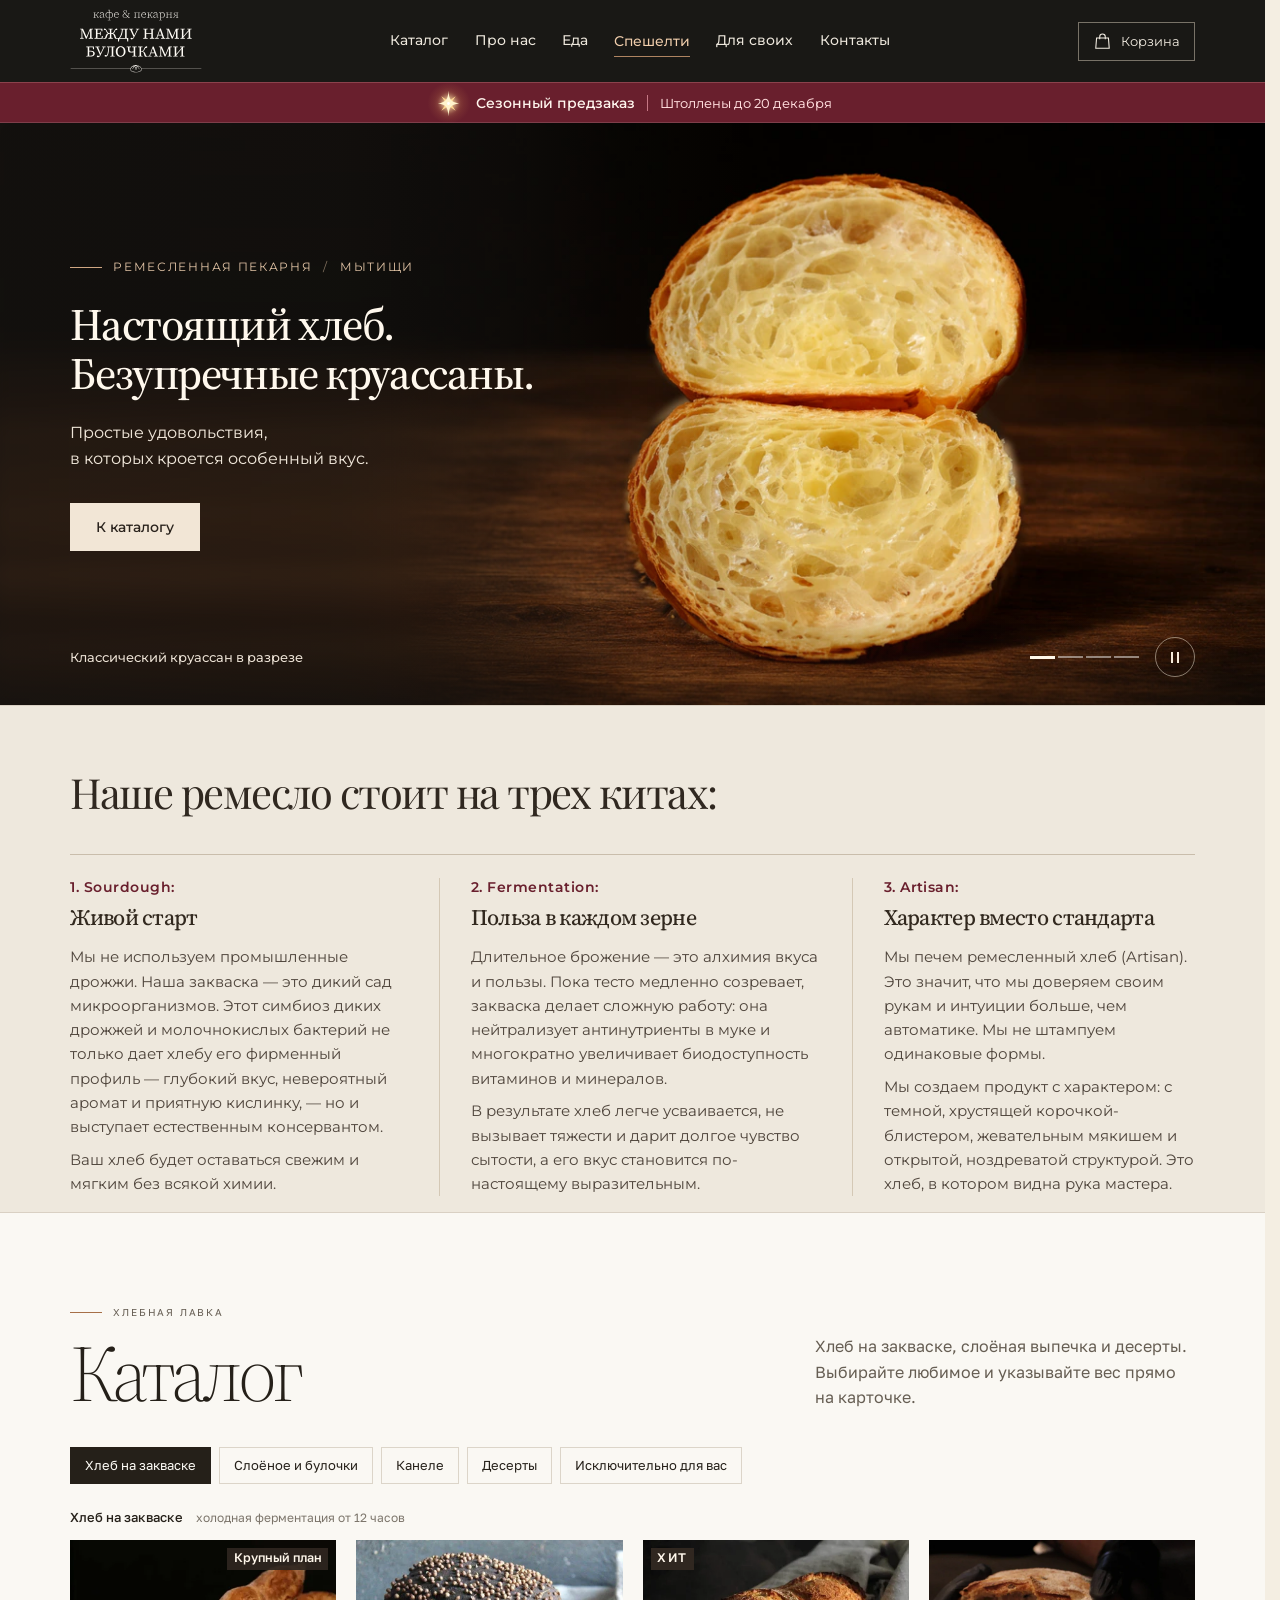
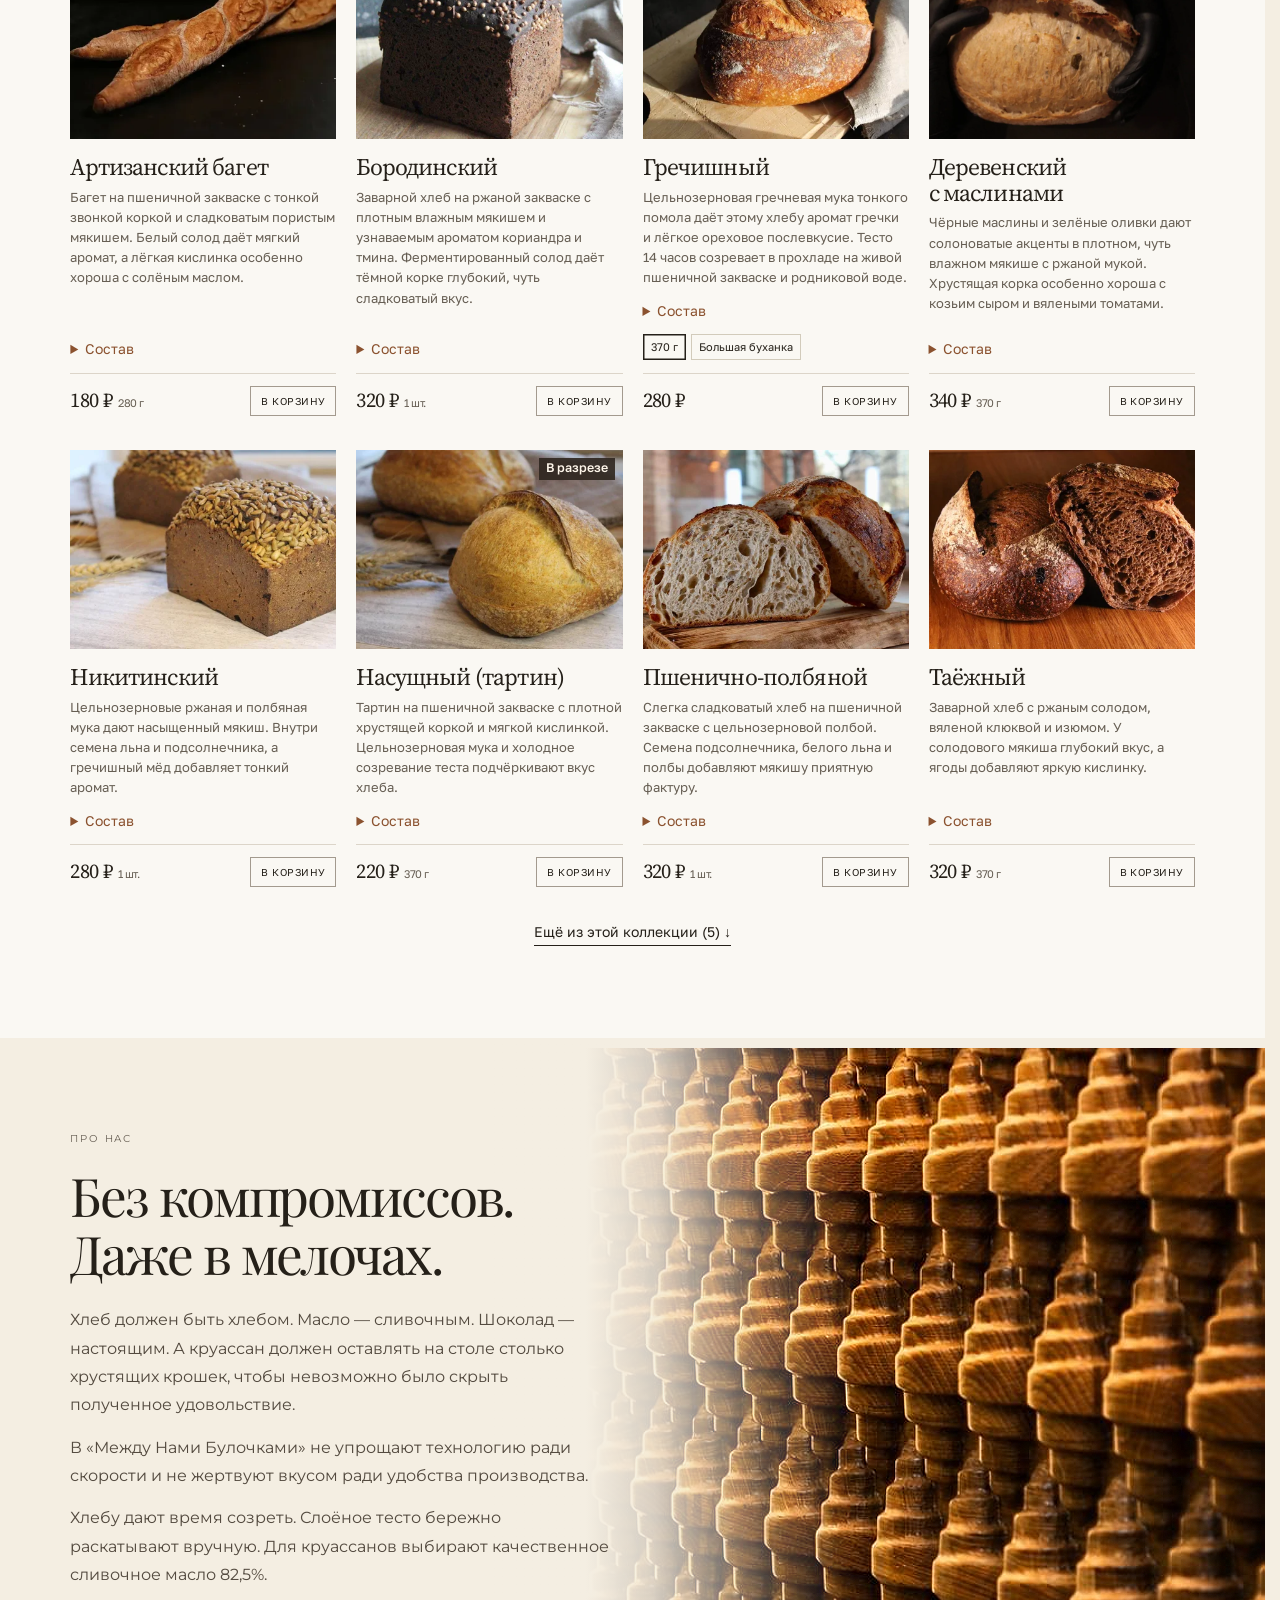
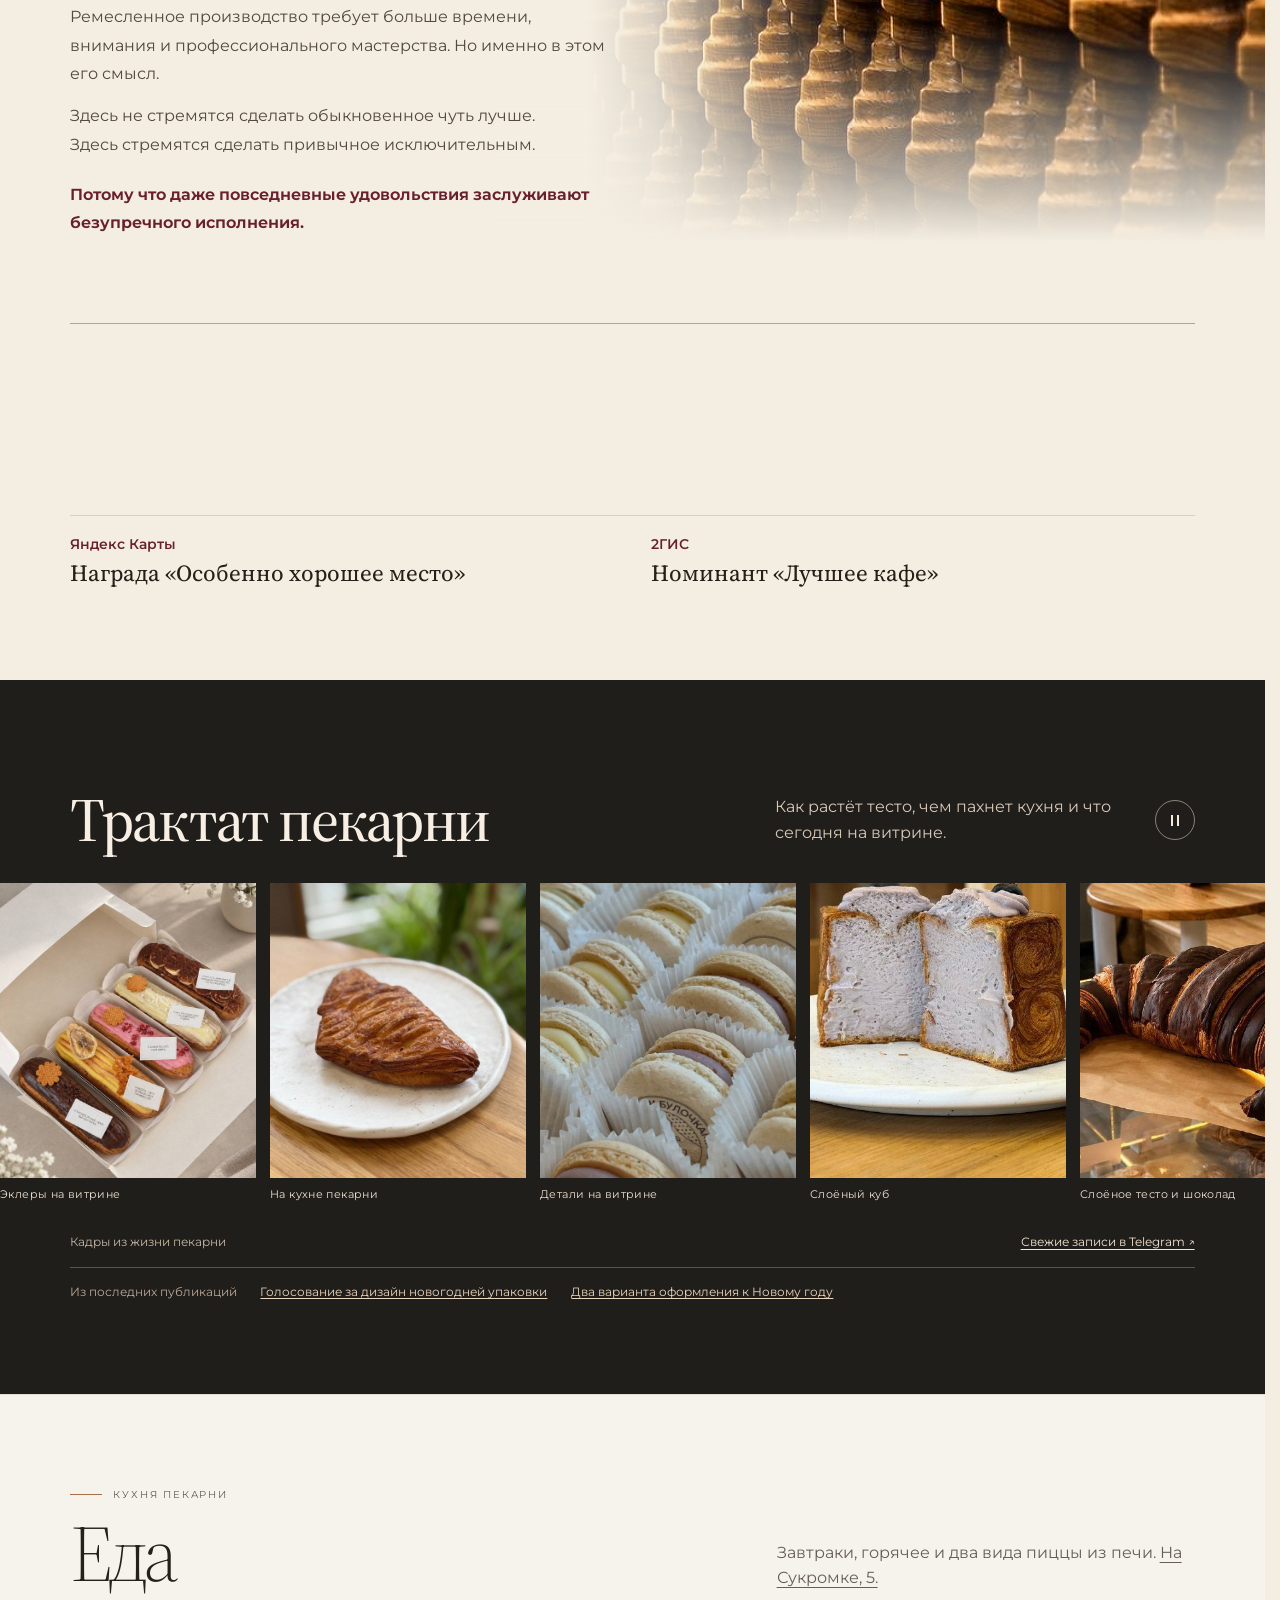
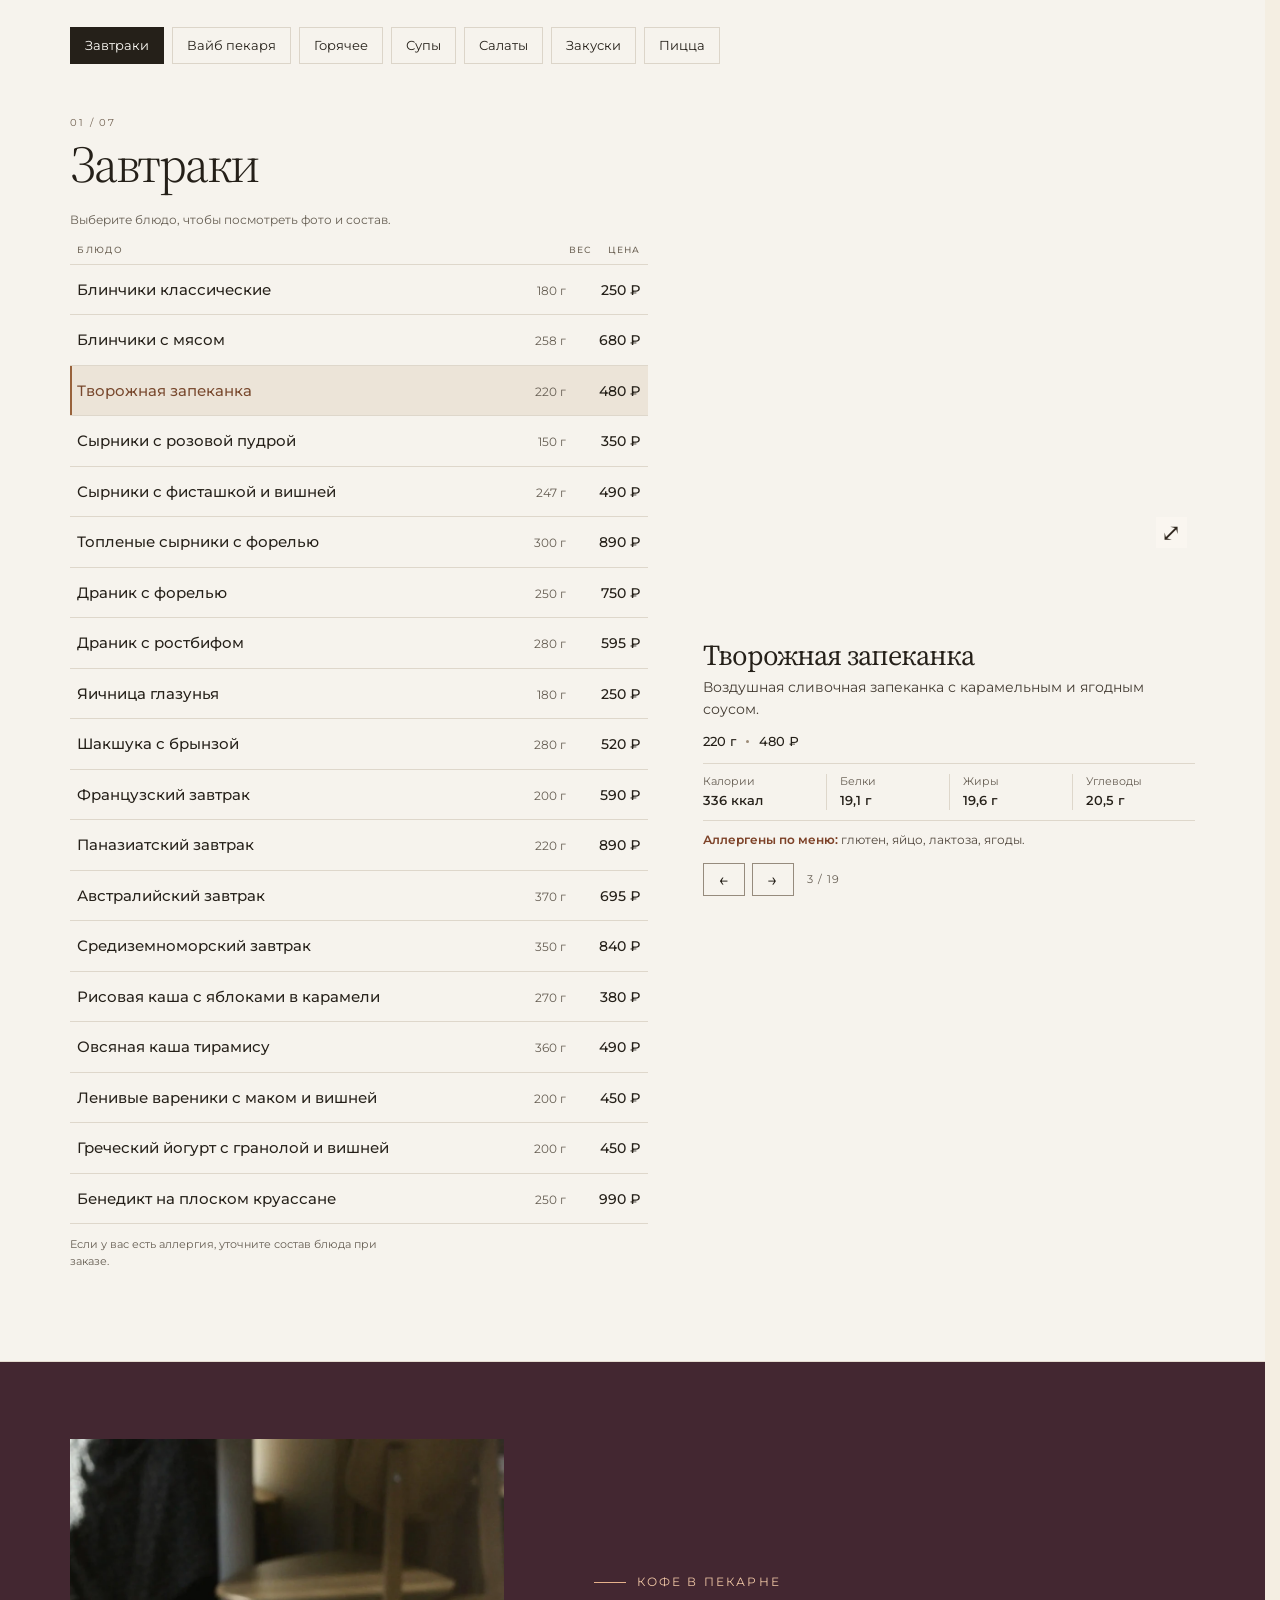
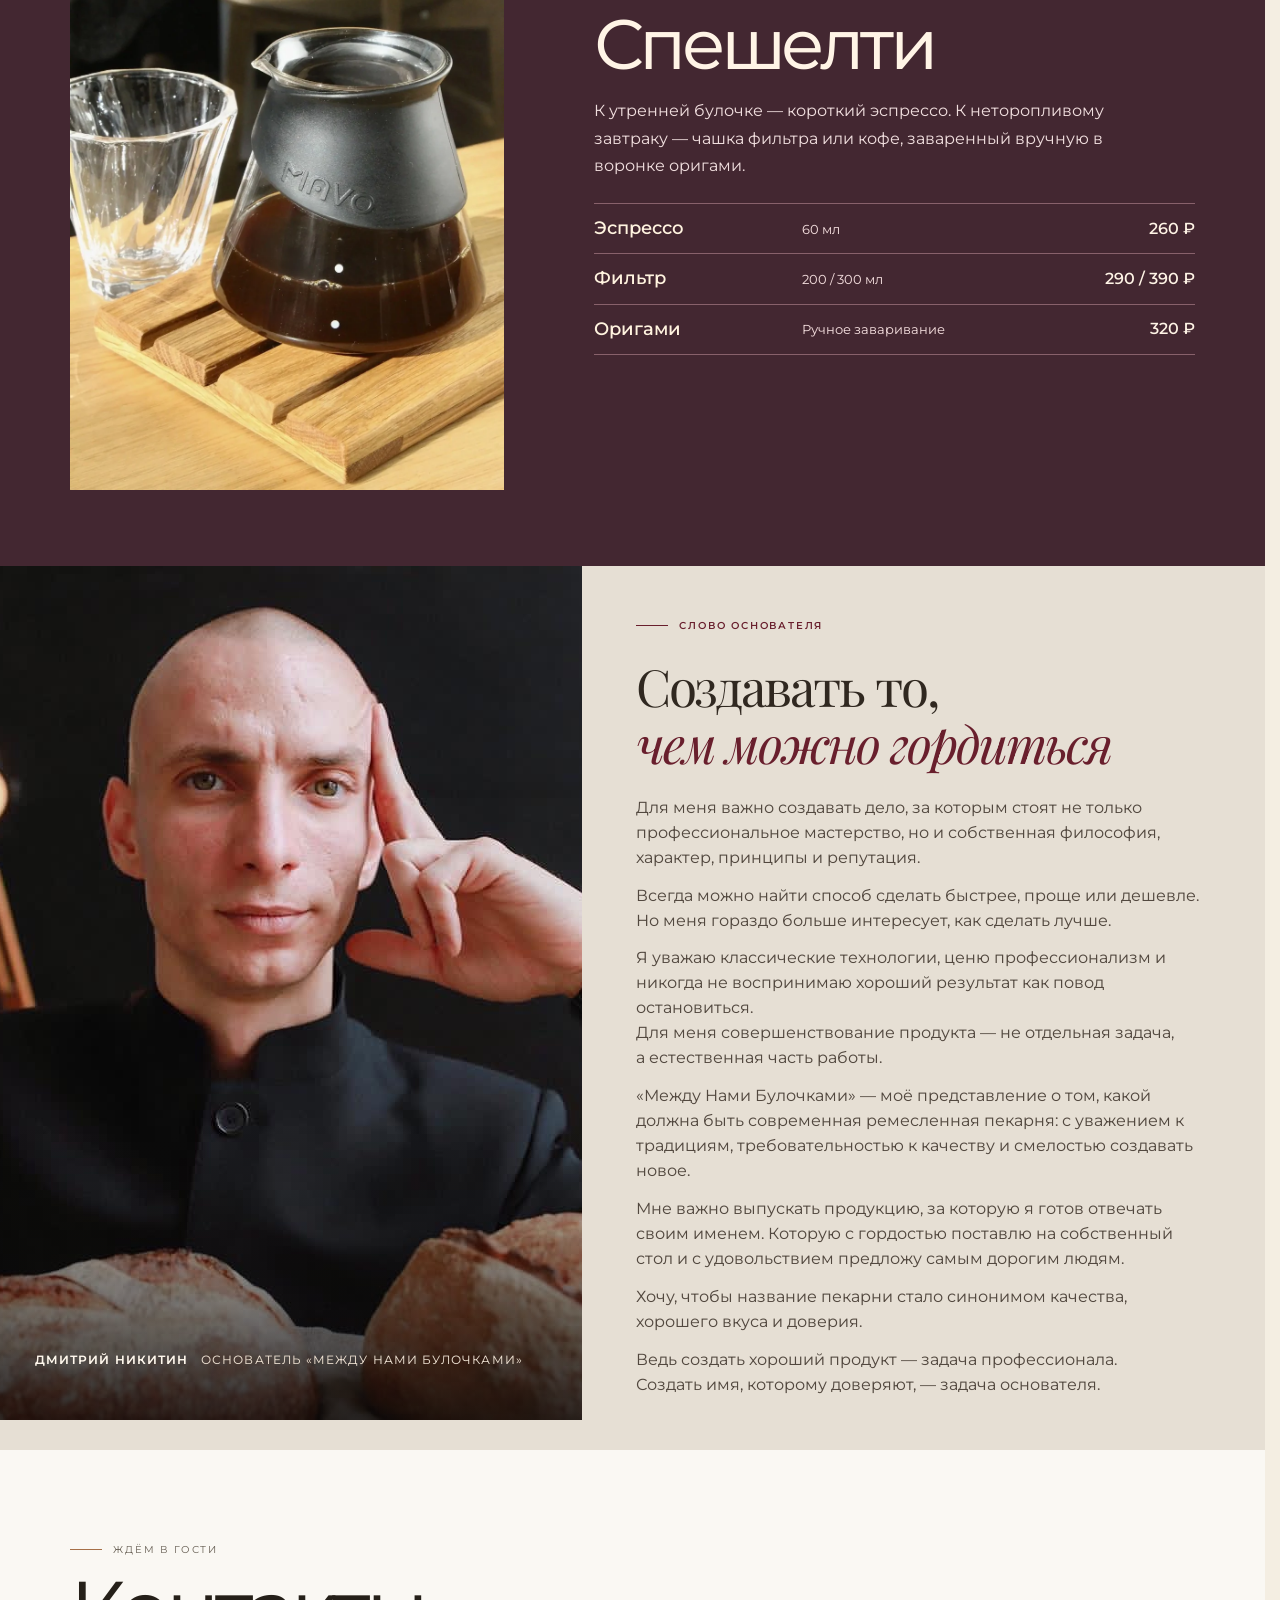
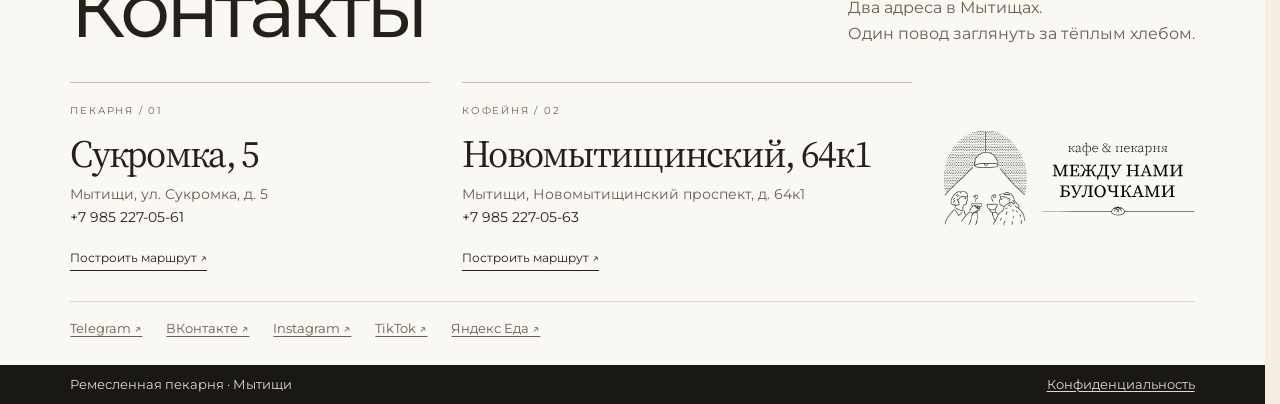
==== index.html @ d383e52c "Поставить чёткий оригинальный портрет основателя" ====
<!doctype html>
<html lang="ru" data-theme="light" data-mode="long"><head><meta charset="utf-8"><meta name="viewport" content="width=device-width,initial-scale=1,viewport-fit=cover"><meta name="theme-color" content="#191713"><meta name="description" content="Между Нами Булочками — ремесленная пекарня в Мытищах. Хлеб на закваске, слоёная выпечка и завтраки. Каталог, меню на Сукромке и адреса пекарни и кофейни."><title>Между Нами Булочками — ремесленная пекарня в Мытищах</title><link rel="icon" href="muka/favicon.png" type="image/png"><link rel="preload" href="muka/serif.woff" as="font" type="font/woff" crossorigin=""><link rel="stylesheet" href="classic-base.css"><link rel="stylesheet" href="muka.css?v=food-photo-layout-1"><link rel="preload" as="image" href="muka/hero/croissant-layers-900.webp" imagesrcset="muka/hero/croissant-layers-900.webp 900w, muka/hero/croissant-layers-1560.webp 1560w, muka/hero/croissant-layers-2640.webp 2640w" imagesizes="(max-width: 760px) 100vw, (pointer: coarse) and (max-width: 1000px) and (max-height: 520px) 100vw, (min-width: 1970px) 1344px, 69vw" fetchpriority="high"><link rel="stylesheet" href="bakery.css?v=partner-editorial"><link rel="stylesheet" href="photography.css?v=founder-original-1"></head><body><svg width="0" height="0" style="position:absolute" aria-hidden="true">
  <defs>
    <filter id="greek-salad-light" color-interpolation-filters="sRGB">
      <feComponentTransfer>
        <feFuncR type="table" tableValues="0 .248 .432 .591 .721 .834 .919 .975 1"/>
        <feFuncG type="table" tableValues="0 .232 .416 .578 .712 .83 .915 .973 1"/>
        <feFuncB type="table" tableValues="0 .196 .373 .547 .686 .818 .912 .97 1"/>
      </feComponentTransfer>
      <feColorMatrix type="saturate" values="1.49"/>
    </filter>
    <symbol id="i-loaf" viewbox="0 0 120 80"><path d="M10 58c0-26 22-44 50-44s50 18 50 44c0 6-4 10-10 10H20c-6 0-10-4-10-10z" fill="none" stroke="currentColor" stroke-width="2"></path><path d="M34 30l14 22M52 24l14 26M70 24l14 26M88 30l8 14" fill="none" stroke="currentColor" stroke-width="2" stroke-linecap="round"></path></symbol>
    <symbol id="i-baguette" viewbox="0 0 120 80"><path d="M14 58L92 16c8-4 16 0 16 8 0 4-2 7-6 9L24 72c-6 3-12 0-12-6 0-3 1-6 2-8z" fill="none" stroke="currentColor" stroke-width="2"></path><path d="M36 50l10-2M54 40l10-2M72 30l10-2" fill="none" stroke="currentColor" stroke-width="2" stroke-linecap="round"></path></symbol>
    <symbol id="i-croissant" viewbox="0 0 120 80"><path d="M12 54c4-14 14-24 26-28l8 30zM108 54c-4-14-14-24-26-28l-8 30zM38 26c6-8 14-12 22-12s16 4 22 12L74 60H46z" fill="none" stroke="currentColor" stroke-width="2" stroke-linejoin="round"></path><path d="M52 24l2 34M68 24l-2 34" fill="none" stroke="currentColor" stroke-width="2"></path></symbol>
    <symbol id="i-canele" viewbox="0 0 120 80"><path d="M38 70h44l-4-50H42z" fill="none" stroke="currentColor" stroke-width="2" stroke-linejoin="round"></path><path d="M48 20l-2 50M60 20v50M72 20l2 50M42 20c0-6 8-10 18-10s18 4 18 10" fill="none" stroke="currentColor" stroke-width="2"></path></symbol>
    <symbol id="i-cake" viewbox="0 0 120 80"><path d="M16 70V40l88-22v52z" fill="none" stroke="currentColor" stroke-width="2" stroke-linejoin="round"></path><path d="M16 52l88-14M16 40c10 4 20-2 30-4s20 2 30-2 20-6 28-16" fill="none" stroke="currentColor" stroke-width="2"></path></symbol>
    <symbol id="i-sandwich" viewbox="0 0 120 80"><path d="M12 36c0-14 22-22 48-22s48 8 48 22zM12 58h96c0 6-6 10-14 10H26c-8 0-14-4-14-10z" fill="none" stroke="currentColor" stroke-width="2" stroke-linejoin="round"></path><path d="M10 44c8 4 14-4 22 0s14-4 22 0 14-4 22 0 14-4 22 0 8-2 12-2M14 52h92" fill="none" stroke="currentColor" stroke-width="2" stroke-linecap="round"></path></symbol>
    <symbol id="i-stollen" viewbox="0 0 120 80"><path d="M10 56c2-20 22-34 50-34s48 14 50 34c0 6-4 10-10 10H20c-6 0-10-4-10-10z" fill="none" stroke="currentColor" stroke-width="2"></path><path d="M22 44c12-6 26-8 38-8s26 2 38 8" fill="none" stroke="currentColor" stroke-width="2"></path><g fill="currentColor"><circle cx="30" cy="30" r="1.6"></circle><circle cx="46" cy="16" r="1.6"></circle><circle cx="62" cy="12" r="1.6"></circle><circle cx="78" cy="18" r="1.6"></circle><circle cx="92" cy="30" r="1.6"></circle><circle cx="54" cy="26" r="1.6"></circle><circle cx="70" cy="28" r="1.6"></circle></g></symbol>
    <symbol id="i-panettone" viewbox="0 0 120 80"><path d="M32 74V38h56v36z" fill="none" stroke="currentColor" stroke-width="2" stroke-linejoin="round"></path><path d="M28 40c0-18 14-32 32-32s32 14 32 32z" fill="none" stroke="currentColor" stroke-width="2" stroke-linejoin="round"></path><path d="M40 22l10 8M58 14v12M76 20l-8 10" fill="none" stroke="currentColor" stroke-width="2" stroke-linecap="round"></path><path d="M32 52h56" stroke="currentColor" stroke-width="2" stroke-dasharray="4 4"></path></symbol>
    <symbol id="i-bun" viewbox="0 0 34 20"><path d="M2 16c0-8 7-13 15-13s15 5 15 13c0 1-1 2-2 2H4c-1 0-2-1-2-2z" fill="none" stroke="currentColor" stroke-width="1.3"></path><path d="M10 8l5 8M16 6l5 10M22 7l5 8M10 14l7-8M17 16l8-10" fill="none" stroke="currentColor" stroke-width="1.1"></path></symbol>
  </defs>
</svg>

<header class="top"><a class="skip" href="#top">К содержанию</a><div class="shell navshell"><a class="brandmark" href="#top" aria-label="Между Нами Булочками — на главную"><img src="muka/brand.svg" width="397" height="190" alt="Между Нами Булочками — кафе и пекарня"></a><nav class="main" aria-label="Основное меню"><a href="#catalog">Каталог</a><a href="#about">Про нас</a><a href="#food">Еда</a><a href="#specialty" class="specialty-link">Спешелти</a><a href="#wholesale">Для своих</a><a href="#contacts">Контакты</a></nav><div class="navtools"><button class="basket" id="cartBtn" type="button" aria-label="Открыть корзину"><svg viewbox="0 0 24 24" width="19" height="19" fill="none" stroke="currentColor" stroke-width="1.35" aria-hidden="true"><path d="M4.5 7.5h15l1 13h-17z"></path><path d="M8.5 9V6a3.5 3.5 0 0 1 7 0v3"></path></svg><span class="cartword">Корзина</span> <span class="n" id="cartN">0</span></button><button class="menu-toggle" id="menuToggle" type="button" aria-label="Открыть меню" aria-expanded="false" aria-controls="mobileNav"><i></i><i></i></button></div></div><a class="winter" href="preorder/" aria-label="Сезонный предзаказ. Штоллены до 20 декабря"><div class="shell order-inner"><span class="season-star" aria-hidden="true"><svg viewBox="0 0 40 40" width="28" height="28" focusable="false"><path class="star-diagonals" d="m9.4 9.4 10.6 7.4 10.6-7.4L23.2 20l7.4 10.6L20 23.2 9.4 30.6 16.8 20z"/><path class="star-main" d="M20 1.1c.9 12.9 3 16.5 15.6 18.9C23 21.6 21 25.8 20 38.9 18.8 26 17 21.8 4.4 20 17 17.8 18.9 14 20 1.1Z"/><circle class="star-core" cx="20" cy="20" r="2.1"/></svg></span><span class="season-title">Сезонный предзаказ</span><span class="season-date">Штоллены до 20 декабря</span></div></a><nav id="mobileNav" class="mobile-list" aria-label="Меню на телефоне" hidden><a href="#catalog">Каталог</a><a href="#about">Про нас</a><a href="#food">Еда</a><a href="#specialty" class="specialty-link">Спешелти</a><a href="#wholesale">Для своих</a><a href="#contacts">Контакты</a></nav></header><div class="progress" id="progress"></div>
<main id="top">
  <div id="breadcrumbs" class="shell breadcrumbs" hidden><a href="#top">Главная</a><span>/</span><span id="crumbName"></span></div><section class="cover" id="home-cover" aria-labelledby="cover-title" data-area="cover">
<div class="cover-photo" aria-label="Фотографии пекарни" role="group">
  <div class="cover-slide active" data-slide="croissant" aria-hidden="false" style="--scene: url('muka/hero/croissant-layers-edge.webp')">
    <img src="muka/hero/croissant-layers-900.webp" srcset="muka/hero/croissant-layers-900.webp 900w, muka/hero/croissant-layers-1560.webp 1560w, muka/hero/croissant-layers-2640.webp 2640w" sizes="(max-width: 760px) 100vw, (pointer: coarse) and (max-width: 1000px) and (max-height: 520px) 100vw, (min-width: 1970px) 1344px, 69vw" width="1560" height="1040" alt="Две половинки классического круассана с золотистой корочкой и воздушными слоями на срезе" decoding="async" fetchpriority="high">
  </div>
  <div class="cover-slide" data-slide="sphere" aria-hidden="true" style="--scene: url('muka/sphere.webp')">
    <img src="muka/sphere.webp" width="1280" height="853" alt="Слоёная сфера в ладони пекаря" decoding="async" fetchpriority="low">
  </div>
  <div class="cover-slide" data-slide="bread" aria-hidden="true" style="--scene: url('muka/november/pumpkin.webp')">
    <img src="muka/november/pumpkin.webp" width="1000" height="1500" alt="Целая буханка тыквенного хлеба на деревянном столе" decoding="async" fetchpriority="low">
  </div>
  <div class="cover-slide" data-slide="founder" aria-hidden="true" style="--scene: url('muka/hero/dmitry-tartine-edge.webp')">
    <img src="muka/hero/dmitry-tartine-840.webp" srcset="muka/hero/dmitry-tartine-840.webp 840w, muka/hero/dmitry-tartine-1536.webp 1536w" sizes="(max-width: 760px) 100vw, (pointer: coarse) and (max-width: 1000px) and (max-height: 520px) 100vw, (min-width: 1970px) 1344px, 69vw" width="1536" height="1024" alt="Дмитрий Никитин держит тартин перед лицом" decoding="async" fetchpriority="low">
  </div>
</div>
<div class="shell cover-shell"><div class="cover-copy">
  <div class="kicker light"><i></i> Ремесленная пекарня <span> / </span> Мытищи</div>
  <h1 id="cover-title">Настоящий хлеб.<br> Безупречные круассаны.</h1>
  <p>Простые удовольствия,<br> в которых кроется особенный вкус.</p>
  <a href="#catalog" class="cover-link">К каталогу </a>
</div>
<div class="photo-controls"><span class="shot-caption" id="shotName">Классический круассан в разрезе</span><div class="shot-choices" role="group" aria-label="Выбрать фотографию"><button type="button" data-shot="0" aria-label="Классический круассан в разрезе" aria-pressed="true"></button><button type="button" data-shot="1" aria-label="Слоёная сфера" aria-pressed="false"></button><button type="button" data-shot="2" aria-label="Тыквенный хлеб" aria-pressed="false"></button><button type="button" data-shot="3" aria-label="Дмитрий Никитин, основатель пекарни" aria-pressed="false"></button></div><button class="motion-toggle shot-pause" type="button" id="shotPause" aria-label="Приостановить смену фотографий"><span aria-hidden="true"></span></button></div></div>
</section><section id="craft" class="craft" data-area="craft" aria-labelledby="craft-title">
  <div class="shell">
    <h2 id="craft-title">Наше ремесло стоит на трех китах:</h2>
    <ol class="craft-grid">
      <li class="craft-piece rv">
        <h3><span class="craft-term"><span aria-hidden="true">1. </span><span lang="en">Sourdough</span>:</span> <span class="craft-name">Живой старт</span></h3>
        <p>Мы не используем промышленные дрожжи. Наша закваска — это дикий сад микроорганизмов. Этот симбиоз диких дрожжей и молочнокислых бактерий не только дает хлебу его фирменный профиль — глубокий вкус, невероятный аромат и приятную кислинку, — но и выступает естественным консервантом. <span>Ваш хлеб будет оставаться свежим и мягким без всякой химии.</span></p>
      </li>
      <li class="craft-piece rv">
        <h3><span class="craft-term"><span aria-hidden="true">2. </span><span lang="en">Fermentation</span>:</span> <span class="craft-name">Польза в каждом зерне</span></h3>
        <p>Длительное брожение — это алхимия вкуса и пользы. Пока тесто медленно созревает, закваска делает сложную работу: она нейтрализует антинутриенты в муке и многократно увеличивает биодоступность витаминов и минералов. <span>В результате хлеб легче усваивается, не вызывает тяжести и дарит долгое чувство сытости, а его вкус становится по-настоящему выразительным.</span></p>
      </li>
      <li class="craft-piece rv">
        <h3><span class="craft-term"><span aria-hidden="true">3. </span><span lang="en">Artisan</span>:</span> <span class="craft-name">Характер вместо стандарта</span></h3>
        <p>Мы печем ремесленный хлеб (Artisan). Это значит, что мы доверяем своим рукам и интуиции больше, чем автоматике. Мы не штампуем одинаковые формы. <span>Мы создаем продукт с характером: с темной, хрустящей корочкой-блистером, жевательным мякишем и открытой, ноздреватой структурой. Это хлеб, в котором видна рука мастера.</span></p>
      </li>
    </ol>
  </div>
</section>
<section class="catalogue" id="catalog" data-area="catalog">
    <div class="shell">
      <div class="catalog-heading"><div><div class="section-label"><i></i> Хлебная лавка</div><h2>Каталог</h2></div><p>Хлеб на закваске, слоёная выпечка и десерты. Выбирайте любимое и указывайте вес прямо на карточке.</p></div><div class="tabs" role="tablist" id="tabs"></div>
      <div class="catban" id="catban"><img alt="" id="catbanImg"><p id="catbanN"></p><h3 id="catbanT"></h3></div>
      <div class="grid" id="grid"></div>
    <button id="moreProducts" type="button" class="more-products" hidden>Показать ещё</button></div>
  </section>

  <section class="editorial" id="about" data-area="about" aria-labelledby="about-title"><div class="shell"><div class="section-label">Про нас</div><div class="story-grid">
    <div class="story-text story-opening">
      <h2 id="about-title">Без компромиссов. <span>Даже в мелочах.</span></h2>
      <p>Хлеб должен быть хлебом. Масло — сливочным. Шоколад — настоящим. А&nbsp;круассан должен оставлять на столе столько хрустящих крошек, чтобы&nbsp;невозможно было скрыть полученное удовольствие.</p>
    </div>
    <figure class="story-portrait"><svg id="aboutImg" viewBox="160 560 691 720" preserveAspectRatio="xMidYMid slice" role="img" aria-label="Резная деревянная панель стойки пекарни"><defs><filter id="about-detail" x="0" y="0" width="100%" height="100%" color-interpolation-filters="sRGB"><feConvolveMatrix order="3" kernelMatrix="0 -.35 0 -.35 2.4 -.35 0 -.35 0" divisor="1" edgeMode="duplicate" preserveAlpha="true"/></filter></defs><image href="muka/about-counter.jpg" width="851" height="1280" filter="url(#about-detail)"/></svg></figure>
    <div class="story-text story-body">
      <p>В «Между Нами Булочками» не упрощают технологию ради скорости и&nbsp;не&nbsp;жертвуют вкусом ради удобства производства.</p>
      <p>Хлебу дают время созреть. Слоёное тесто бережно раскатывают вручную. Для круассанов выбирают качественное сливочное масло 82,5%.</p>
      <p>Ремесленное производство требует больше времени, внимания и&nbsp;профессионального мастерства. Но именно в этом его смысл.</p>
      <p>Здесь не стремятся сделать обыкновенное чуть лучше. Здесь&nbsp;стремятся&nbsp;сделать привычное исключительным.</p>
      <p class="story-highlight"><strong>Потому что даже повседневные удовольствия заслуживают безупречного исполнения.</strong></p>
    </div>
  </div>
<dl class="story-figures" aria-label="Пекарня в цифрах">
  <div class="story-fact rv"><dt>год открытия первой пекарни</dt><dd>2020</dd></div>
  <div class="story-fact rv"><dt>штолленов на новогодних столах за сезон</dt><dd><span aria-hidden="true" data-count="700" data-suffix="+">700+</span><span class="visually-hidden">Более 700</span></dd></div>
  <div class="story-fact rv"><dt>отзывов на Яндекс Картах</dt><dd><span aria-hidden="true" data-count="1315">1 315</span><span class="visually-hidden">1 315</span></dd></div>
</dl>
<dl id="awards" class="story-awards" aria-label="Награда и номинация пекарни">
  <div><dt>Яндекс Карты</dt><dd>Награда «Особенно хорошее место»</dd></div>
  <div><dt>2ГИС</dt><dd>Номинант «Лучшее кафе»</dd></div>
</dl>
</div></section><section id="journal" class="journal" data-area="journal"><div class="shell"><div class="journal-head"><h2>Трактат пекарни</h2><p>Как растёт тесто, чем пахнет кухня и что сегодня на витрине.</p><button class="motion-toggle reel-switch" type="button" id="reelPause" aria-label="Приостановить ленту фотографий"><span aria-hidden="true"></span></button></div></div><div class="life-film" aria-label="Фотографии из пекарни"><div id="reel" class="life-track"></div></div><div class="shell journal-foot"><span>Кадры из жизни пекарни</span><a href="https://t.me/menabu_bakery" target="_blank" rel="noopener">Свежие записи в Telegram ↗</a></div><div class="shell recent">
  <div><span id="recent-heading">Из последних публикаций</span>
    <ul id="recent-posts" aria-labelledby="recent-heading" data-feed="">
      <li><a href="https://t.me/menabu_bakery/2125" target="_blank" rel="noopener">Голосование за дизайн новогодней упаковки</a></li>
      <li><a href="https://t.me/menabu_bakery/2123" target="_blank" rel="noopener">Два варианта оформления к Новому году</a></li>
    </ul>
  </div>
</div></section><section class="food" id="food" data-area="food" aria-labelledby="foodHeading"><div class="shell">
<div class="section-label"><i></i> Кухня пекарни</div><div class="catalog-heading"><h2 id="foodHeading">Еда</h2><p>Завтраки, горячее и два вида пиццы из печи. <a href="#contacts">На Сукромке, 5.</a></p></div>
<div class="dish-tabs" id="foodCats" role="group" aria-label="Разделы меню"></div><div class="pizza-kinds" id="pizzaKinds" role="group" aria-label="Вид пиццы" hidden></div><div class="food-section-head"><div><span class="section-label subdued" id="foodSeq">01 / 07</span><h3 id="foodTitle">Завтраки</h3></div></div>
<div class="food-layout"><div class="food-text"><p class="dish-hint">Выберите блюдо, чтобы посмотреть фото и состав.</p><div class="list-head" aria-hidden="true"><span>Блюдо</span><span>Вес</span><span>Цена</span></div><div id="dishList" role="list" aria-labelledby="foodTitle"></div>
<p class="menu-footnote">Если у вас есть аллергия, уточните состав блюда при заказе.</p></div>
<div id="deskDish" class="dish-slot"><article id="dishCard" class="dish-card" aria-labelledby="dishName" hidden><figure><button id="dishZoom" class="dish-zoom" type="button" aria-label="Увеличить фотографию блюда"><span class="dish-photo-frame"><img id="dishPhoto" alt="" decoding="async"><span class="dish-photo-zoom" aria-hidden="true">⤢</span></span></button><figcaption>
<h4 id="dishName"></h4><p id="dishDescription"></p></figcaption></figure>
<p class="portion"><span id="dishWeight"></span><i></i><span id="dishPrice"></span></p>
<dl class="nutrition" aria-label="Калорийность, белки, жиры и углеводы" id="dishNutrition"><div><dt>Калории</dt><dd id="dishK"></dd></div><div><dt>Белки</dt><dd id="dishB"></dd></div><div><dt>Жиры</dt><dd id="dishF"></dd></div><div><dt>Углеводы</dt><dd id="dishC"></dd></div></dl>
<p class="nutrition-note" id="dishNutritionNote" hidden>Вес порции и КБЖУ в меню пекарни не указаны.</p><p class="dish-allergy"><strong>Аллергены по меню:</strong> <span id="dishAllergens"></span></p>
<div class="dish-pager"><button id="prevDish" type="button" aria-label="Предыдущее блюдо">←</button><button id="nextDish" type="button" aria-label="Следующее блюдо">→</button><span id="dishCounter"></span></div>
</article></div></div><span class="visually-hidden" id="dishStatus" role="status" aria-live="polite"></span></div></section><section class="specialty" id="specialty" data-area="specialty" aria-labelledby="specialtyHeading">
 <div class="shell coffee-layout"><figure class="coffee-photo"><img src="muka/coffee/filter.webp" alt="Стеклянный сервер с кофе и стакан на деревянной стойке пекарни" loading="lazy" width="633" height="950"></figure>
 <div class="coffee-copy"><div class="section-label"><i></i> Кофе в пекарне</div><h2 id="specialtyHeading">Спешелти</h2>
 <p class="coffee-intro">К утренней булочке — короткий эспрессо. К неторопливому завтраку — чашка фильтра или кофе, заваренный вручную в воронке оригами.</p>
 <dl class="coffee-list"><div><dt>Эспрессо</dt><dd><span>60 мл</span><b>260 ₽</b></dd></div>
 <div><dt>Фильтр</dt><dd><span>200 / 300 мл</span><b>290 / 390 ₽</b></dd></div>
 <div><dt>Оригами</dt><dd><span>Ручное заваривание</span><b>320 ₽</b></dd></div></dl>
 </div></div></section><section class="block season" id="stollen" data-area="stollen">
    <div class="wrap">
      <a class="back" href="#catalog">← Вернуться в каталог</a>
      <div class="sugar-stage"><div class="eyebrow">Новый год · сезонный предзаказ</div><h2>Штоллен</h2></div><p class="sugar-intro">Выберите вкус, вес и дату выдачи. Состав и варианты можно посмотреть в карточке ниже.</p>
      <div id="b-stollen"></div>
    </div>
  </section>

  <section class="block season" id="panettone" data-area="panettone">
    <div class="wrap">
      <a class="back" href="#catalog">← Вернуться в каталог</a>
      <div class="sugar-stage"><div class="eyebrow">Пасха · сезонный предзаказ</div><h2>Панеттоне</h2></div><p class="sugar-intro">Панеттоне на закваске, куличи и творожная пасха — к пасхальному столу.</p>
      <div id="b-panettone"></div>
    </div>
  </section>

  <section class="block band" id="wholesale" data-area="wholesale">
    <header class="trade-hero">
      <div class="trade-scene"><img src="muka/hero/dmitry-tartine-1536.webp" srcset="muka/hero/dmitry-tartine-840.webp 840w, muka/hero/dmitry-tartine-1536.webp 1536w" sizes="(max-width:760px) 100vw, 65vw" alt="Пекарь Дмитрий Никитин держит тартин" loading="lazy"></div>
      <div class="shell trade-inner"><div class="trade-copy">
        <p class="eyebrow">Для своих · Мытищи</p><h2>Из нашей печи<br>к вашему столу</h2>
        <p>Тартин к ужину в ресторане, круассан к первому капучино, свежий хлеб к завтраку в отеле. «Между Нами Булочками» печёт для заведений и магазинов на собственном производстве в Мытищах.</p>
        <div class="trade-actions"><button class="btn solid" type="button" id="tradeApply">Стать партнёром</button><span class="trade-links"><a href="wholesale.html">Смотреть оптовый каталог</a><a href="https://t.me/vk_cosmo" target="_blank" rel="noopener">Запросить условия ↗</a></span></div>
      </div></div>
    </header>
    <div class="trade-paper">
      <div class="shell trade-content">
        <section class="trade-range" aria-labelledby="tradeRangeTitle">
          <header class="feature-title">
            <p class="eyebrow">Ассортимент</p>
            <h3 id="tradeRangeTitle">Что поставить<br> на вашу витрину</h3>
          </header>
          <figure class="trade-range-photo"><img src="img/1020_1.jpg" width="720" height="720" loading="lazy" decoding="async" alt="Свежие круассаны пекарни на четырёх полках"></figure>
          <dl class="trade-audiences">
            <div><dt>Кофейням</dt><dd>Классические круассаны, слоёные сферы и кубы с кремом — к кофе с собой или завтраку за столиком.</dd></div>
            <div><dt>Ресторанам</dt><dd>Багет для хлебной корзины, тартин со льном для тартинок, тыквенный хлеб для сезонного меню.</dd></div>
            <div><dt>Отелям</dt><dd>Французская булка, хлеб на закваске и порционная выпечка для завтраков. К праздникам — штоллены и панеттоне для подарков гостям.</dd></div>
            <div><dt>Магазинам</dt><dd>Хлеб на каждый день и изделия, за которыми возвращаются специально. Состав поставки можно подобрать под размер полки и спрос покупателей.</dd></div>
          </dl>
        </section>
<section class="trade-showcase" aria-labelledby="tradeShelfTitle">
  <div class="shelf-heading"><h3 id="tradeShelfTitle">Витрина пекарни</h3><div class="shelf-controls"><button type="button" id="tradePrev" aria-label="Предыдущие фотографии" aria-controls="tradeShelf">←</button><button type="button" id="tradeNext" aria-label="Следующие фотографии" aria-controls="tradeShelf">→</button><button type="button" id="tradePause" class="motion-toggle" aria-label="Приостановить ленту продукции" aria-controls="tradeShelf"><span aria-hidden="true"></span></button></div></div>
  <div id="tradeShelf" class="life-film trade-film" tabindex="0" role="region" aria-label="Фотографии продукции"><div class="trade-track">
    <figure class="frame"><img class="shelf-croissant" src="muka/croissant.webp" alt="Классический круассан под лёгкой пудрой" loading="lazy"><figcaption>Классический круассан</figcaption></figure>
    <figure class="frame"><img src="muka/november/baguettes.webp" alt="Багеты с хрустящими надрезами" loading="lazy"><figcaption>Артизанский багет</figcaption></figure>
    <figure class="frame"><img src="muka/november/blueberry.webp" alt="Слоёный куб и его черничная начинка" loading="lazy"><figcaption>Черничный куб</figcaption></figure>
    <figure class="frame"><img src="muka/catalog/16-1.webp" alt="Канеле с карамельной корочкой" loading="lazy"><figcaption>Классический канеле</figcaption></figure>
    <figure class="frame"><img src="muka/catalog/43-1.webp" alt="Круассан с начинкой из форели" loading="lazy"><figcaption>Круассан с форелью</figcaption></figure>
    <figure class="frame"><img src="muka/catalog/38-1.webp" alt="Тарт с кусочками свежей клубники" loading="lazy"><figcaption>Тарт с клубникой</figcaption></figure>
    <figure class="frame"><img src="muka/november/flax.webp" alt="Румяная буханка тартина со льном" loading="lazy"><figcaption>Тартин со льном</figcaption></figure>
    <figure class="frame"><img src="img/1949_1.jpg" alt="Малиновый чизкейк с ягодами" loading="lazy"><figcaption>Малиновый чизкейк</figcaption></figure>
  </div></div>
</section>
        <section class="trade-why" aria-labelledby="tradeWhyTitle">
          <header class="feature-title">
            <p class="eyebrow">Производство и поставки</p>
            <h3 id="tradeWhyTitle">Почему удобно<br> работать вместе</h3>
          </header>
          <figure class="trade-oven-photo"><img src="muka/november/oven-batch.webp" width="1440" height="828" loading="lazy" decoding="async" alt="Партия круглых буханок подрумянивается в печи пекарни"></figure>
          <dl class="trade-benefits">
            <div><dt>Свежая партия к согласованному дню</dt><dd>Первые буханки отправляются в печь до пяти утра. Регулярный график помогает планировать витрину и заранее сообщать пекарне нужное количество.</dd></div>
            <div><dt>Ремесло видно в разрезе</dt><dd>Хлеб готовят на закваске, тесто для круассанов раскатывают вручную со сливочным маслом 82,5%. На фотографиях — изделия, которые выходят из печи в Мытищах.</dd></div>
            <div><dt>Один заказ для кухни и витрины</dt><dd>В ассортименте более 80 позиций. Хлеб, слойки, сэндвичи, десерты и целые торты можно обсудить с одним менеджером. Производственные возможности пекарни — до 250 кг в сутки. Объём для вашей точки согласуем отдельно.</dd></div>
          </dl>
        </section>
      </div>
    </div>
    <div class="shell trade-order">
<div class="opt"><div><p class="eyebrow">Начало поставок</p><h3>Обсудить первую партию</h3><p>Укажите формат заведения, адрес и примерный расход. Менеджер предложит позиции и фасовки, уточнит дни доставки, стоимость и документы.</p><p>Заказ передают до 13:00 по Москве, минимум за 48 часов до поставки. Например, для пятницы к 10:00 заказ нужен до среды к 10:00.</p><p>Уже работаете с пекарней? Оптовый прайс и условия можно запросить напрямую у <a href="https://t.me/vk_cosmo" target="_blank" rel="noopener">менеджера в Telegram</a>.</p></div><div id="optWrap">
          <form id="optForm" novalidate>
            <div class="fgrid">
              <div class="f"><label class="l" for="o-company">Компания</label><input id="o-company" type="text" autocomplete="organization" required placeholder="Кофейня «Утро»"></div>
              <div class="f"><label class="l" for="o-type">Формат</label>
                <select id="o-type"><option>Кофейня</option><option>Ресторан или кафе</option><option>Магазин</option><option>Отель</option><option>Офис или кейтеринг</option><option>Другое</option></select></div>
              <div class="f"><label class="l" for="o-name">Контактное лицо</label><input id="o-name" type="text" autocomplete="name" required></div>
              <div class="f"><label class="l" for="o-phone">Телефон</label><input id="o-phone" type="tel" autocomplete="tel" required placeholder="+7"></div>
              <div class="f full"><span class="l" style="font:500 12px var(--sans);text-transform:uppercase;letter-spacing:.1em;opacity:.75">Что интересует</span>
                <div class="checks">
                  <label><input type="checkbox" id="o-c1" checked> Хлеб</label>
                  <label><input type="checkbox" id="o-c2" checked> Слоёная выпечка</label>
                  <label><input type="checkbox" id="o-c3"> Десерты</label>
                  <label><input type="checkbox" id="o-c4"> Сэндвичи</label>
                  <label><input type="checkbox" id="o-c5"> Торты целиком</label>
                  <label><input type="checkbox" id="o-c6"> Штоллены к Новому году</label>
                </div></div>
              <div class="f"><label class="l" for="o-vol">Объём в день, примерно</label><input id="o-vol" type="text" placeholder="30 круассанов, 10 хлебов"></div>
              <div class="f"><label class="l" for="o-city">Адрес доставки</label><input id="o-city" type="text" placeholder="Мытищи, Королёв, Москва…"></div>
              <div class="f full"><label class="l" for="o-msg">Комментарий</label><textarea id="o-msg" rows="2"></textarea></div>
              <div class="full"><label class="consent"><input type="checkbox" id="o-ok"><span>Согласен подготовить обращение для Telegram. <a href="#policy" data-policy>Как используются данные</a></span></label></div>
              <p class="err full" id="optErr" hidden>Заполните компанию, имя и телефон, чтобы менеджер мог с вами связаться.</p>
              <div class="full"><button class="btn solid" type="submit">Подготовить заявку</button></div>
            </div>
          </form>
        </div>
      </div>
    </div>
  </section>

<section id="founder" class="founder" data-area="founder" aria-labelledby="founderHeading">
  <div class="founder-layout">
    <figure class="founder-portrait"><img src="muka/founder-at-table.jpg" alt="Дмитрий Никитин за столом со свежим хлебом" width="1280" height="854" loading="lazy"><figcaption><strong>Дмитрий Никитин</strong><span>Основатель «Между Нами Булочками»</span></figcaption></figure>
    <div class="founder-words">
      <div class="section-label"><i></i> Слово основателя</div>
      <h2 id="founderHeading">Создавать то, <em>чем можно гордиться</em></h2>
      <p>Для меня важно создавать дело, за которым стоят не только профессиональное мастерство, но и собственная философия, характер, принципы и репутация.</p>
      <p>Всегда можно найти способ сделать быстрее, проще или дешевле. <br>Но меня гораздо больше интересует, как сделать лучше.</p>
      <p>Я уважаю классические технологии, ценю профессионализм и никогда не&nbsp;воспринимаю хороший результат как повод остановиться. <br>Для меня совершенствование продукта — не отдельная задача, а&nbsp;естественная часть&nbsp;работы.</p>
      <p>«Между Нами Булочками» — моё представление о том, какой должна быть современная ремесленная пекарня: с уважением к традициям, требовательностью к качеству и смелостью создавать новое.</p>
      <p>Мне важно выпускать продукцию, за которую я готов отвечать своим именем. Которую с гордостью поставлю на собственный стол и с удовольствием предложу самым дорогим людям.</p>
      <p>Хочу, чтобы название пекарни стало синонимом качества, хорошего вкуса&nbsp;и&nbsp;доверия.</p>
      <p>Ведь создать хороший продукт — задача профессионала. <br>Создать&nbsp;имя,&nbsp;которому доверяют, — задача основателя.</p>
    </div>
  </div>
</section><section id="contacts" class="contacts" data-area="contacts"><div class="shell"><div class="section-label"><i></i> Ждём в гости</div><div class="catalog-heading"><h2>Контакты</h2><p>Два адреса в Мытищах.<br>Один повод заглянуть за тёплым хлебом.</p></div><div class="addresses"><article><span class="section-label subdued">Пекарня / 01</span><h3>Сукромка, 5</h3><p>Мытищи, ул. Сукромка, д. 5</p><a class="phone" href="tel:+79852270561">+7 985 227-05-61</a><a class="textlink" target="_blank" rel="noopener" href="https://yandex.ru/maps/?text=%D0%9C%D1%8B%D1%82%D0%B8%D1%89%D0%B8%2C%20%D1%83%D0%BB.%20%D0%A1%D1%83%D0%BA%D1%80%D0%BE%D0%BC%D0%BA%D0%B0%2C%20%D0%B4.%205">Построить маршрут ↗</a></article><article><span class="section-label subdued">Кофейня / 02</span><h3>Новомытищинский, 64к1</h3><p>Мытищи, Новомытищинский проспект, д. 64к1</p><a class="phone" href="tel:+79852270563">+7 985 227-05-63</a><a class="textlink" target="_blank" rel="noopener" href="https://yandex.ru/maps/?text=%D0%9C%D1%8B%D1%82%D0%B8%D1%89%D0%B8%2C%20%D0%9D%D0%BE%D0%B2%D0%BE%D0%BC%D1%8B%D1%82%D0%B8%D1%89%D0%B8%D0%BD%D1%81%D0%BA%D0%B8%D0%B9%20%D0%BF%D1%80%D0%BE%D1%81%D0%BF%D0%B5%D0%BA%D1%82%2C%20%D0%B4.%2064%D0%BA1">Построить маршрут ↗</a></article>
    <a href="#top" class="contact-brand" aria-label="Между Нами Булочками — на главную">
      <span class="contact-art" aria-hidden="true"><img src="muka/brand-illustration.png" alt="" width="248" height="360" loading="lazy"></span>
      <img class="contact-name" src="muka/brand.svg" alt="Между Нами Булочками — кафе и пекарня" width="397" height="190">
    </a>
  </div>
  <div class="contact-links"><a href="https://t.me/menabu_bakery" rel="noopener" target="_blank">Telegram ↗</a><a href="https://vk.ru/menabu.bakery" rel="noopener" target="_blank">ВКонтакте ↗</a><a href="https://www.instagram.com/menabu.bakery?igsh=MWtkNHh5dnlmOWpheQ==" rel="noopener" target="_blank">Instagram ↗</a><a href="https://www.tiktok.com/@menabubakery?_r=1&amp;_t=ZS-98xEIJsSqRE" rel="noopener" target="_blank">TikTok ↗</a><a href="https://eda.yandex.ru/r/mezdu_nami_bulockami?is_ad=true&amp;placeSlug=mezhdu_nami_bulochkami" rel="noopener" target="_blank">Яндекс Еда ↗</a></div></div></section></main>

<footer>
  <div class="shell endrow">
    <span>Ремесленная пекарня · Мытищи</span>
    <a href="#policy" data-policy>Конфиденциальность</a>
  </div>
</footer><dialog id="catalogViewer" aria-labelledby="viewCaption">
  <div class="viewer-sheet">
    <div id="viewStage"><img id="viewPhoto" alt=""><p id="viewMessage" role="status" hidden></p></div>
    <div class="viewer-meta"><h2 id="viewCaption"></h2><div class="viewer-options" id="viewOptions" role="group" aria-label="Вид изделия"><button type="button">Целиком</button><button type="button">В разрезе</button></div></div>
    <button type="button" id="closeCatalogViewer" aria-label="Закрыть фотографию"><svg width="18" height="18" viewBox="0 0 24 24" aria-hidden="true" fill="none" stroke="currentColor" stroke-width="1.65" stroke-linecap="round"><path d="m6 6 12 12M18 6 6 18"/></svg></button>
    <span class="visually-hidden" id="viewStatus" role="status"></span>
  </div>
</dialog><dialog id="menuDialog" aria-label="Меню и фотографии блюд"><div class="menu-dialog-top"><button type="button" id="dialogPrev" aria-label="Предыдущая страница">←</button><span id="dialogCap" aria-live="polite"></span><button type="button" id="dialogNext" aria-label="Следующая страница">→</button><button type="button" id="dialogClose" aria-label="Закрыть">Закрыть ×</button></div><img id="dialogScan" alt=""></dialog><dialog id="policyDlg" class="policy" aria-label="О данных на сайте"><button id="polClose" type="button" class="x" aria-label="Закрыть">×</button><h2>О данных на сайте</h2><p>Выбранные товары сохраняются в корзине только в вашем браузере. Демонстрационное оформление не отправляет заказ в пекарню и не принимает оплату.</p><h3>Заявка для бизнеса</h3><p>Форма готовит текст сообщения. При переходе в Telegram этот текст откроется в чате с менеджером. Проверьте его и нажмите «Отправить», только если хотите связаться с пекарней.</p><p>Для заказа вы также можете позвонить в пекарню по номеру из раздела «Контакты».</p></dialog><div class="scrim" id="scrim" hidden></div>
<aside class="drawer" id="drawer" hidden aria-label="Корзина">
  <div class="dhead"><h2 id="dTitle">Корзина</h2><button class="x" type="button" id="dClose" aria-label="Закрыть">×</button></div>
  <div class="dbody" id="dBody"></div>
  <div class="dfoot" id="dFoot"></div>
</aside>
<div class="toast" id="toast" hidden></div>

<script src="muka-data.js"></script><script src="dish-cards.js"></script><script src="pizza-menu.js"></script><script src="catalog-photos.js?v=olive-photo-1"></script><script src="retail-catalog.js?v=catalog-canele-1"></script><script src="photo-sources.js?v=olive-photo-1"></script><script src="classic.js?v=centered-photos-1"></script>
<script src="muka.js?v=food-photo-layout-1"></script><script src="season-caramel.js?v=sugar-pull"></script><script src="catalog-viewer.js?v=catalog-canele-1"></script><script src="publications.js" defer></script></body></html>
---- classic-base.css ----
/* Layout: строгая монохромная пекарня в духе Com Panis — крупная прописная антиква, тонкие линейки, точечный фон из логотипа как подложка под фото */
:root{
  --paper:#FBFAF7; --ink:#141518; --muted:#67645E; --line:#DCD8D0; --tile:#EFEBE3; --crust:#97582B; --on-crust:#FFFFFF;
  --band:#141518; --on-band:#F3F0EA; --band-muted:#A9A59E; --band-line:#34353A; --field:#FFFFFF;
  --ok:#2F6B3F;
  --serif:"Source Serif 4","Source Serif Pro",Georgia,"Times New Roman",serif;
  --sans:"Golos Text","Segoe UI",Roboto,Arial,sans-serif;
  --logo-filter:none;
}
@media (prefers-color-scheme: dark){:root:not([data-theme="light"]){
  --paper:#121315; --ink:#ECE9E3; --muted:#A3A09A; --line:#2D2E32; --tile:#1B1C1F; --crust:#D29563; --on-crust:#141518;
  --band:#ECE9E3; --on-band:#141518; --band-muted:#5F5C57; --band-line:#CFCBC4; --field:#1B1C1F; --ok:#7FC08F;
  --logo-filter:invert(1); color-scheme:dark}}
:root[data-theme="dark"]{
  --paper:#121315; --ink:#ECE9E3; --muted:#A3A09A; --line:#2D2E32; --tile:#1B1C1F; --crust:#D29563; --on-crust:#141518;
  --band:#ECE9E3; --on-band:#141518; --band-muted:#5F5C57; --band-line:#CFCBC4; --field:#1B1C1F; --ok:#7FC08F;
  --logo-filter:invert(1); color-scheme:dark}

*{box-sizing:border-box}
[hidden]{display:none!important}
html{scroll-behavior:smooth}
@media (prefers-reduced-motion: reduce){html{scroll-behavior:auto}*{transition:none!important;animation:none!important}}
body{margin:0;background:var(--paper);color:var(--ink);font:400 16px/1.55 var(--sans);-webkit-font-smoothing:antialiased}
a{color:inherit}
button,input,select,textarea{font:inherit;color:inherit}
:focus-visible{outline:2px solid var(--crust);outline-offset:2px}
.wrap{max-width:1180px;margin:0 auto;padding-inline:clamp(16px,4vw,40px)}
h1,h2,h3{font-family:var(--serif);font-weight:400;text-wrap:balance;margin:0}
.caps{text-transform:uppercase;letter-spacing:.04em}
.eyebrow{font:500 12px/1.3 var(--sans);text-transform:uppercase;letter-spacing:.14em;color:var(--muted)}
.btn{display:inline-flex;align-items:center;justify-content:center;gap:8px;border:1px solid var(--ink);background:transparent;padding:13px 22px;font:500 14px/1 var(--sans);letter-spacing:.06em;text-transform:uppercase;cursor:pointer;text-decoration:none;transition:background .2s,color .2s}
.btn:hover{background:var(--ink);color:var(--paper)}
.btn.solid{background:var(--ink);color:var(--paper)}
.btn.solid:hover{background:var(--crust);border-color:var(--crust);color:var(--on-crust)}
.btn[disabled]{opacity:.4;cursor:not-allowed}
.rule{display:flex;align-items:center;gap:14px;color:var(--ink)}
.rule::before,.rule::after{content:"";flex:1;height:1px;background:currentColor;opacity:.6}
.rule svg{width:34px;height:20px;flex:none}

/* header */
header.top{position:sticky;top:env(safe-area-inset-top,0px);z-index:20;background:var(--paper);border-bottom:1px solid var(--line)}
.top .wrap{display:flex;align-items:center;gap:20px;min-height:68px}
.brand{display:flex;align-items:center;gap:12px;text-decoration:none;min-width:0}
.brand img{width:54px;height:54px;filter:var(--logo-filter)}
.brand b{font:400 15px/1.05 var(--serif);text-transform:uppercase;letter-spacing:.06em;white-space:nowrap}
@media (max-width:1100px){nav.main{gap:16px}nav.main a{font-size:12px}}
nav.main{display:flex;gap:26px;margin-left:auto}
nav.main a{font:500 13px var(--sans);text-transform:uppercase;letter-spacing:.08em;text-decoration:none;padding:6px 0;border-bottom:1px solid transparent}
nav.main a:hover{border-color:var(--ink)}
.cartbtn{position:relative;border:1px solid var(--ink);background:none;padding:10px 14px;cursor:pointer;display:flex;gap:8px;align-items:center;font:500 13px var(--sans);text-transform:uppercase;letter-spacing:.06em}
.cartbtn .n{min-width:20px;height:20px;border-radius:10px;background:var(--crust);color:var(--on-crust);font-size:12px;display:inline-grid;place-items:center;padding:0 5px}
.cartbtn .n[data-zero]{background:var(--line);color:var(--muted)}
.burger{display:none}
@media (max-width:860px){nav.main{display:none}.cartbtn{margin-left:auto}.brand b{font-size:13px}}
.mnav{display:none;border-top:1px solid var(--line);overflow-x:auto}
.mnav .wrap{display:flex;gap:20px;min-height:44px;align-items:center;white-space:nowrap}
.mnav a{font:500 12px var(--sans);text-transform:uppercase;letter-spacing:.08em;text-decoration:none}
@media (max-width:860px){.mnav{display:block}}

/* hero */
.hero{padding-block:clamp(48px,8vw,104px) clamp(40px,6vw,72px);text-align:center}
.hero .eyebrow{margin-bottom:22px}
.hero h1{font-size:clamp(44px,9.4vw,124px);line-height:.95;text-transform:uppercase;letter-spacing:.01em;font-weight:300}
.hero .rule{max-width:620px;margin:30px auto 26px}
.hero p.lead{font:400 clamp(18px,2.1vw,22px)/1.45 var(--serif);max-width:34ch;margin:0 auto 34px;font-style:italic}
.hero .ctas{display:flex;flex-wrap:wrap;gap:12px;justify-content:center}
.season-strip{border-block:1px solid var(--ink);margin-top:clamp(40px,6vw,64px)}
.season-strip a{display:flex;flex-wrap:wrap;gap:6px 18px;justify-content:center;align-items:baseline;padding:16px 8px;text-decoration:none}
.season-strip .t{font:400 20px var(--serif)}
.season-strip .d{font:500 13px var(--sans);color:var(--crust);text-transform:uppercase;letter-spacing:.08em}

/* principles */
.principles{display:grid;grid-template-columns:repeat(3,1fr);border-bottom:1px solid var(--line)}
.principles article{padding:40px 28px 44px;border-right:1px solid var(--line);min-width:0}
.principles article:last-child{border-right:0}
.principles .lat{font:italic 400 30px/1 var(--serif);margin:10px 0 14px}
.principles p{margin:0;color:var(--muted);max-width:36ch}
@media (max-width:820px){.principles{grid-template-columns:1fr}.principles article{border-right:0;border-bottom:1px solid var(--line);padding-inline:0}.principles article:last-child{border-bottom:0}}

section.block{padding-block:clamp(56px,8vw,96px)}
.sechead{display:flex;flex-wrap:wrap;align-items:end;justify-content:space-between;gap:16px 40px;margin-bottom:32px}
.sechead h2{font-size:clamp(34px,5vw,58px);line-height:1;text-transform:uppercase;font-weight:300}
.sechead p{margin:0;color:var(--muted);max-width:46ch}

/* catalog */
.tabs{display:flex;gap:8px;overflow-x:auto;padding-bottom:4px;margin-bottom:28px;scrollbar-width:thin}
.tab{flex:none;border:1px solid var(--line);background:none;padding:10px 16px;cursor:pointer;font:500 13px var(--sans);letter-spacing:.04em}
.tab[aria-selected="true"]{background:var(--ink);color:var(--paper);border-color:var(--ink)}
.grid{display:grid;grid-template-columns:repeat(auto-fill,minmax(250px,1fr));gap:36px 24px}
.card{display:flex;flex-direction:column;min-width:0}
.ph{position:relative;aspect-ratio:4/3;max-width:100%;background-color:var(--tile);background-image:radial-gradient(var(--line) 1.2px,transparent 1.3px);background-size:11px 11px;display:grid;place-items:center;color:var(--ink);overflow:hidden}
.ph svg{width:44%;height:auto;opacity:.85}
.ph .tag{position:absolute;left:10px;top:10px;background:var(--paper);border:1px solid var(--ink);font:500 11px var(--sans);text-transform:uppercase;letter-spacing:.08em;padding:4px 8px}
.ph .tag.hot{background:var(--crust);border-color:var(--crust);color:var(--on-crust)}
.ph .soon{position:absolute;right:10px;bottom:8px;font:400 11px var(--sans);color:var(--muted)}
.card h3{font-size:22px;line-height:1.15;margin:16px 0 6px}
.card .desc{color:var(--muted);font-size:14px;margin:0 0 14px;flex:1}
.vars{display:flex;flex-wrap:wrap;gap:6px;margin-bottom:14px}
.var{border:1px solid var(--line);background:none;padding:6px 10px;font:400 13px var(--sans);cursor:pointer}
.var[aria-pressed="true"]{border-color:var(--ink);box-shadow:inset 0 0 0 1px var(--ink)}
.buy{display:flex;align-items:center;justify-content:space-between;gap:12px;border-top:1px solid var(--line);padding-top:14px}
.price{font:400 24px var(--serif);font-variant-numeric:tabular-nums;white-space:nowrap}
.price small{font:400 13px var(--sans);color:var(--muted);margin-left:6px}
.add{border:1px solid var(--ink);background:none;padding:10px 14px;cursor:pointer;font:500 12px var(--sans);text-transform:uppercase;letter-spacing:.08em}
.add:hover{background:var(--ink);color:var(--paper)}
.stepper{display:inline-flex;align-items:center;border:1px solid var(--ink)}
.stepper button{width:36px;height:36px;border:0;background:none;cursor:pointer;font-size:18px}
.stepper span{min-width:28px;text-align:center;font-variant-numeric:tabular-nums}
.note-min{font-size:12px;color:var(--crust);margin:-8px 0 12px}

/* цитата */
.quote{margin:0;max-width:34ch;position:relative;padding-left:clamp(28px,3vw,40px)}
.quote::before{content:"«";position:absolute;left:0;top:-.18em;font:300 clamp(46px,5vw,64px)/1 var(--serif);color:var(--crust)}
.quote p{margin:0;font:italic 300 clamp(22px,2.4vw,30px)/1.3 var(--serif);color:var(--ink)}
/* season */
body[data-view="stollen"] main>*:not(#stollen),body[data-view="panettone"] main>*:not(#panettone){display:none}
body:not([data-view="stollen"]) #stollen,body:not([data-view="panettone"]) #panettone{display:none}
body[data-view] main>.season{border-top:0;padding-top:clamp(28px,4vw,48px)}
.season .sechead h2{font-size:clamp(46px,7vw,96px)}
.back{display:inline-block;font:500 12px var(--sans);text-transform:uppercase;letter-spacing:.1em;text-decoration:none;color:var(--muted);margin-bottom:22px}
.back:hover{color:var(--ink)}
nav.main a.cur{border-color:var(--crust);color:var(--crust)}
.mnav a.cur{color:var(--crust)}
[data-season][hidden]{display:none!important}
.season{border-top:1px solid var(--ink)}
.builder{display:grid;grid-template-columns:minmax(0,5fr) minmax(0,6fr);gap:clamp(24px,5vw,64px);align-items:start}
@media (max-width:880px){.builder{grid-template-columns:1fr}}
.builder .ph{aspect-ratio:4/5}
.gal img{opacity:0;transition:opacity .6s,transform 1.2s cubic-bezier(.2,.7,.2,1)}
.gal img.on{opacity:1}
.gal .ga{position:absolute;top:50%;transform:translateY(-50%);z-index:3;width:44px;height:44px;border-radius:50%;border:1px solid var(--ink);background:var(--paper);color:var(--ink);font:400 26px/1 var(--serif);cursor:pointer;display:grid;place-items:center;padding:0 0 4px;transition:background .3s,color .3s}
.gal .ga:hover{background:var(--ink);color:var(--paper)}
.gal .prev{left:12px}.gal .next{right:12px}
.gal .dots{position:absolute;left:0;right:0;bottom:14px;display:flex;justify-content:center;gap:8px;z-index:3}
.gal .dots i{width:8px;height:8px;border-radius:50%;background:rgba(255,255,255,.55);box-shadow:0 0 0 1px rgba(0,0,0,.25);transition:background .3s,transform .3s}
.gal .dots i.on{background:#fff;transform:scale(1.25)}
.builder .ph svg{width:52%}
.facts{display:grid;grid-template-columns:repeat(3,1fr);border-top:1px solid var(--line);margin-top:20px}
.facts div{padding:14px 10px 0 0;min-width:0}
.facts b{display:block;font:400 18px var(--serif)}
.facts span{font-size:12px;color:var(--muted)}
.step{border-top:1px solid var(--line);padding-block:20px}
.step:first-child{border-top:0;padding-top:0}
.step>.eyebrow{margin-bottom:12px;display:flex;gap:10px}
.step>.eyebrow i{font-style:normal;color:var(--ink)}
.choices{display:grid;gap:8px}
.choice{display:grid;grid-template-columns:auto 1fr auto;gap:12px;align-items:start;border:1px solid var(--line);padding:14px 16px;cursor:pointer}
.choice input{margin:4px 0 0;accent-color:var(--crust)}
.choice b{font:400 19px/1.2 var(--serif);display:block}
.choice span{font-size:13px;color:var(--muted)}
.choice em{font-style:normal;font:400 17px var(--serif);white-space:nowrap;font-variant-numeric:tabular-nums}
.choice:has(input:checked){border-color:var(--ink);box-shadow:inset 0 0 0 1px var(--ink)}
.row2{display:flex;flex-wrap:wrap;gap:8px}
.row2 .choice{flex:1 1 180px;grid-template-columns:auto 1fr}
.total-line{display:flex;flex-wrap:wrap;gap:14px;align-items:center;justify-content:space-between;border-top:1px solid var(--ink);padding-top:20px}
.total-line .price{font-size:30px}
.closed{border:1px dashed var(--line);padding:32px;text-align:center;color:var(--muted)}
.closed h3{color:var(--ink);font-size:28px;margin-bottom:10px}

/* wholesale band */
.band{background:var(--band);color:var(--on-band)}
.band .eyebrow,.band .sechead p{color:var(--band-muted)}
.band .btn{border-color:var(--on-band)}
.band .btn.solid{background:var(--on-band);color:var(--band)}
.band .btn.solid:hover{background:var(--crust);border-color:var(--crust);color:var(--on-crust)}
.opt{display:grid;grid-template-columns:minmax(0,5fr) minmax(0,6fr);gap:clamp(28px,6vw,80px)}
@media (max-width:880px){.opt{grid-template-columns:1fr}}
.optlist{list-style:none;margin:0;padding:0}
.optlist li{border-top:1px solid var(--band-line);padding:18px 0;display:grid;grid-template-columns:44px 1fr;gap:12px}
.optlist li b{font:italic 400 22px var(--serif)}
.optlist li p{margin:0}
.optlist li p small{display:block;color:var(--band-muted);font-size:14px;margin-top:4px}
form .f{display:grid;gap:6px;min-width:0}
form label.l{font:500 12px var(--sans);text-transform:uppercase;letter-spacing:.1em;opacity:.75}
form input[type=text],form input[type=tel],form input[type=email],form input[type=date],form select,form textarea{width:100%;border:0;border-bottom:1px solid currentColor;background:transparent;padding:10px 0;border-radius:0;outline-offset:4px}
form textarea{resize:vertical;min-height:64px}
.band form select option{color:#141518}
.fgrid{display:grid;grid-template-columns:1fr 1fr;gap:22px 24px}
.fgrid .full{grid-column:1/-1}
@media (max-width:560px){.fgrid{grid-template-columns:1fr}}
.checks{display:flex;flex-wrap:wrap;gap:8px}
.checks label{border:1px solid var(--band-line);padding:8px 12px;cursor:pointer;display:flex;gap:8px;align-items:center;font-size:14px}
.checks input{accent-color:var(--crust)}
.formok{border:1px solid currentColor;padding:28px}
.formok h3{font-size:30px;margin-bottom:8px}

/* contacts */
.places{display:grid;grid-template-columns:repeat(auto-fit,minmax(260px,1fr));gap:24px}
.place{border-top:1px solid var(--ink);padding-top:18px}
.place h3{font-size:28px;margin-bottom:8px}
.place p{margin:0 0 6px;color:var(--muted)}
.place .ph-num{font:400 20px var(--serif);color:var(--ink);user-select:all}
.socials{display:flex;flex-wrap:wrap;gap:10px;margin-top:36px}
footer{border-top:1px solid var(--line);padding-block:32px;color:var(--muted);font-size:13px}
footer .wrap{display:flex;flex-wrap:wrap;gap:12px 32px;justify-content:space-between}

/* drawer */
.scrim{position:fixed;inset:0;background:rgba(10,10,12,.45);z-index:40}
.drawer{position:fixed;top:0;right:0;bottom:0;width:min(480px,100%);background:var(--paper);z-index:41;display:flex;flex-direction:column;border-left:1px solid var(--ink);padding-top:env(safe-area-inset-top,0px);padding-bottom:env(safe-area-inset-bottom,0px)}
.dhead{display:flex;align-items:center;justify-content:space-between;padding:18px 22px;border-bottom:1px solid var(--line)}
.dhead h2{font-size:26px;text-transform:uppercase}
.x{border:0;background:none;font-size:26px;line-height:1;cursor:pointer;padding:4px 8px}
.dbody{flex:1;overflow-y:auto;padding:18px 22px}
.dfoot{border-top:1px solid var(--ink);padding:16px 22px;display:grid;gap:12px}
.dfoot .sum{display:flex;justify-content:space-between;align-items:baseline}
.line{display:grid;grid-template-columns:1fr auto;gap:6px 14px;padding:14px 0;border-bottom:1px solid var(--line)}
.line b{font:400 18px/1.2 var(--serif)}
.line .meta{font-size:13px;color:var(--muted)}
.line .lp{font:400 18px var(--serif);text-align:right;font-variant-numeric:tabular-nums}
.line .ctl{display:flex;gap:12px;align-items:center}
.rm{border:0;background:none;color:var(--muted);text-decoration:underline;cursor:pointer;font-size:13px;padding:0}
.pill{display:inline-block;font:500 10px var(--sans);text-transform:uppercase;letter-spacing:.1em;border:1px solid var(--crust);color:var(--crust);padding:2px 6px;margin-left:6px;vertical-align:middle}
.empty{text-align:center;color:var(--muted);padding:48px 0}
.co form{display:grid;gap:20px}
.co fieldset{border:0;padding:0;margin:0;display:grid;gap:8px}
.co legend{font:500 12px var(--sans);text-transform:uppercase;letter-spacing:.1em;color:var(--muted);margin-bottom:8px}
.opt-r{display:flex;gap:10px;align-items:flex-start;border:1px solid var(--line);padding:12px 14px;cursor:pointer}
.opt-r:has(input:checked){border-color:var(--ink)}
.opt-r input{accent-color:var(--crust);margin-top:4px}
.opt-r small{display:block;color:var(--muted)}
.opt-r.off{opacity:.45;cursor:not-allowed}
.hint{font-size:13px;color:var(--muted);margin:0}
.err{color:var(--crust);font-size:13px;margin:0}
.consent{display:flex;gap:10px;align-items:flex-start;font-size:13px;line-height:1.45;color:var(--muted);cursor:pointer}
.consent input{accent-color:var(--crust);margin-top:2px;width:18px;height:18px;flex:none}
.consent a{color:inherit;text-decoration:underline}
.consent.bad span{color:var(--crust)}
dialog.policy{max-width:min(720px,calc(100% - 32px));max-height:85vh;border:1px solid var(--ink);background:var(--paper);color:var(--ink);padding:0}
dialog.policy::backdrop{background:rgba(10,10,12,.5)}
dialog.policy .pin{padding:24px clamp(18px,4vw,36px);overflow:auto;max-height:85vh}
dialog.policy h2{font-size:28px;text-transform:uppercase;margin:0 0 12px}
dialog.policy h3{font:500 13px var(--sans);text-transform:uppercase;letter-spacing:.08em;margin:20px 0 6px}
dialog.policy p,dialog.policy li{font-size:14px;color:var(--muted);margin:0 0 8px}
dialog.policy .x{position:sticky;top:0;float:right}
footer a{color:inherit}
.paybox{border:1px solid var(--ink);padding:22px;display:grid;gap:14px;text-align:center}
.paybox .amt{font:400 40px var(--serif)}
.demo{font:500 11px var(--sans);text-transform:uppercase;letter-spacing:.12em;color:var(--crust)}
.toast{position:fixed;left:50%;bottom:calc(20px + env(safe-area-inset-bottom,0px));transform:translateX(-50%);background:var(--ink);color:var(--paper);padding:12px 18px;z-index:60;font-size:14px}

/* ===== фото и анимации ===== */
.ph img{position:absolute;inset:0;width:100%;height:100%;object-fit:cover;transition:transform 1.2s cubic-bezier(.2,.7,.2,1),opacity .5s}
.card .ph{transition:box-shadow .4s}
.card:hover .ph img{transform:scale(1.07)}
.card{transition:transform .5s cubic-bezier(.2,.7,.2,1)}
.card:hover{transform:translateY(-4px)}
.ph.has-img .tag{z-index:2}
.ph.has-img::after{content:"";position:absolute;inset:0;background:linear-gradient(180deg,transparent 60%,rgba(0,0,0,.18));pointer-events:none}
html.js .rv{opacity:0;transform:translateY(34px);transition:opacity 1s cubic-bezier(.2,.7,.2,1),transform 1s cubic-bezier(.2,.7,.2,1);transition-delay:var(--d,0s)}
html.js .rv.in{opacity:1;transform:none}
html.js .rv-img{clip-path:inset(12% 12% 12% 12%);transition:clip-path 1.4s cubic-bezier(.2,.7,.2,1);transition-delay:var(--d,0s)}
html.js .rv-img.in{clip-path:inset(0 0 0 0)}
@media (prefers-reduced-motion: reduce){html.js .rv,html.js .rv-img{opacity:1;transform:none;clip-path:none}}

/* hero */
.hero{text-align:left;padding-block:clamp(36px,6vw,80px) 0;overflow:hidden}
.hero-grid{display:grid;grid-template-columns:minmax(0,1fr) minmax(0,1fr);gap:clamp(24px,5vw,64px);align-items:center}
.hero h1{font-size:clamp(46px,7.2vw,104px);line-height:.92}
.hero h1 .w{display:inline-block;overflow:hidden;vertical-align:top;padding-bottom:.06em}
.hero h1 .w>span{display:inline-block;transform:translateY(105%);animation:rise 1.1s cubic-bezier(.2,.7,.2,1) forwards;animation-delay:var(--d,0s)}
@keyframes rise{to{transform:none}}
.hero .rule{margin:28px 0 24px;max-width:420px}
.hero p.lead{margin:0 0 30px}
.hero .ctas{justify-content:flex-start}
.fade-up{opacity:0;animation:fadeup 1s cubic-bezier(.2,.7,.2,1) forwards;animation-delay:var(--d,.6s)}
@keyframes fadeup{from{opacity:0;transform:translateY(18px)}to{opacity:1;transform:none}}
.hero-art{position:relative;aspect-ratio:1/1.05;min-height:320px}
.hp{position:absolute;margin:0;overflow:hidden;box-shadow:0 30px 60px -30px rgba(20,21,24,.45);will-change:transform}
.hp img{width:100%;height:100%;object-fit:cover;display:block;animation:kb 18s ease-in-out infinite alternate}
@keyframes kb{from{transform:scale(1.02)}to{transform:scale(1.12)}}
.hp1{left:0;top:4%;width:62%;height:78%;animation:popin 1.3s .2s cubic-bezier(.2,.7,.2,1) both}
.hp2{right:0;top:0;width:44%;height:46%;animation:popin 1.3s .45s cubic-bezier(.2,.7,.2,1) both}
.hp3{right:6%;bottom:0;width:40%;height:46%;animation:popin 1.3s .7s cubic-bezier(.2,.7,.2,1) both}
@keyframes popin{from{opacity:0;clip-path:inset(100% 0 0 0)}to{opacity:1;clip-path:inset(0 0 0 0)}}
.badge{position:absolute;left:46%;bottom:6%;width:clamp(110px,13vw,150px);aspect-ratio:1;border-radius:50%;background:var(--paper);display:grid;place-items:center;z-index:3;box-shadow:0 10px 30px -12px rgba(0,0,0,.4);animation:popin 1s 1s both}
.badge svg.ring{position:absolute;inset:6%;width:88%;height:88%;animation:spin 22s linear infinite}
.badge svg.ring text{font:500 10.5px var(--sans);letter-spacing:.2em;text-transform:uppercase;fill:var(--ink)}
.badge img{width:46%;filter:var(--logo-filter)}
@keyframes spin{to{transform:rotate(360deg)}}
@media (max-width:860px){.hero-grid{grid-template-columns:1fr}.hero-art{aspect-ratio:1/.9;max-width:560px;width:100%;margin:0 auto}}

/* бегущая строка */
.ticker{border-block:1px solid var(--ink);overflow:hidden;margin-top:clamp(40px,6vw,72px);background:var(--paper)}
.ticker .track{display:flex;width:max-content;animation:tick 38s linear infinite}
.ticker:hover .track{animation-play-state:paused}
.ticker span{font:italic 400 clamp(20px,2.4vw,28px)/1 var(--serif);padding:18px 0;white-space:nowrap;display:flex;align-items:center}
.ticker span::after{content:"✺";font-style:normal;color:var(--crust);margin:0 28px;font-size:.8em}
@keyframes tick{to{transform:translateX(-50%)}}

/* о пекарне */
.about{display:grid;grid-template-columns:minmax(0,5fr) minmax(0,6fr);gap:clamp(28px,6vw,80px);align-items:center}
@media (max-width:880px){.about{grid-template-columns:1fr}}
.about figure{margin:0;aspect-ratio:4/5;overflow:hidden;position:relative}
.about figure img{width:100%;height:100%;object-fit:cover;display:block;transform:scale(1.15);will-change:transform}
.about h2{font-size:clamp(34px,5vw,58px);line-height:1;text-transform:uppercase;font-weight:300;margin-bottom:22px}
.about p{color:var(--muted);max-width:52ch;margin:0 0 14px}
.stats{display:grid;grid-template-columns:repeat(3,1fr);margin-top:30px;border-top:1px solid var(--ink)}
.stats div{padding:18px 12px 0 0;min-width:0}
.stats b{display:block;font:300 clamp(34px,4.4vw,54px)/1 var(--serif);font-variant-numeric:tabular-nums}
.stats span{font-size:13px;color:var(--muted)}
@media (max-width:480px){.stats{grid-template-columns:1fr 1fr}.stats div:last-child{grid-column:1/-1}}

/* лента фото */
.reel{overflow:hidden;padding-block:8px}
.reel .track{display:flex;gap:16px;width:max-content;animation:tick 70s linear infinite}
.reel:hover .track{animation-play-state:paused}
.reel figure{margin:0;width:clamp(200px,24vw,300px);aspect-ratio:3/4;overflow:hidden;flex:none;position:relative}
.reel img{width:100%;height:100%;object-fit:cover;display:block;transition:transform 1s cubic-bezier(.2,.7,.2,1)}
.reel figure:hover img{transform:scale(1.08)}
.reel figcaption{position:absolute;left:10px;bottom:10px;background:var(--paper);font:500 11px var(--sans);text-transform:uppercase;letter-spacing:.08em;padding:4px 8px}

/* баннер категории */
.catban{position:relative;height:clamp(160px,22vw,260px);overflow:hidden;margin-bottom:28px;background:var(--tile)}
.catban img{position:absolute;inset:-15% 0;width:100%;height:130%;object-fit:cover;will-change:transform;transition:opacity .6s}
.catban::after{content:"";position:absolute;inset:0;background:linear-gradient(90deg,rgba(10,10,12,.62),rgba(10,10,12,.05) 70%)}
.catban h3{position:absolute;left:clamp(18px,3vw,36px);bottom:clamp(16px,2.6vw,30px);z-index:2;color:#FBFAF7;font:300 clamp(30px,4.4vw,52px)/1 var(--serif);text-transform:uppercase}
.catban p{position:absolute;left:clamp(18px,3vw,36px);top:clamp(14px,2vw,22px);z-index:2;color:#FBFAF7;margin:0;font:500 12px var(--sans);letter-spacing:.14em;text-transform:uppercase;opacity:.85}
.catban.swap img{animation:banin 1s cubic-bezier(.2,.7,.2,1)}
.catban.swap h3{animation:fadeup .8s .1s cubic-bezier(.2,.7,.2,1) both}
@keyframes banin{from{opacity:0;transform:scale(1.12)}to{opacity:1}}

/* сезонные фото */
.builder .ph img{transition:opacity .6s,transform 1.2s cubic-bezier(.2,.7,.2,1)}
.builder .ph:hover img{transform:scale(1.05)}
@media (min-width:861px){.builder>div:first-child{position:sticky;top:96px;align-self:start}}
.choice .w8{font-size:12px;color:var(--muted);display:block;margin-top:2px}
.grp{font:500 12px var(--sans);text-transform:uppercase;letter-spacing:.12em;color:var(--muted);margin:14px 0 2px}

/* корзина: полёт и пульс */
.fly{position:fixed;z-index:80;pointer-events:none;border-radius:50%;object-fit:cover;box-shadow:0 10px 30px rgba(0,0,0,.3);transition:transform .8s cubic-bezier(.5,-0.3,.6,1),opacity .8s}
@keyframes bump{0%{transform:scale(1)}35%{transform:scale(1.35)}70%{transform:scale(.92)}100%{transform:scale(1)}}
.cartbtn.bump .n{animation:bump .6s}
.add{position:relative;overflow:hidden}
.add::before{content:"";position:absolute;inset:0;background:var(--ink);transform:translateY(101%);transition:transform .35s cubic-bezier(.2,.7,.2,1);z-index:-1}
.add:hover{background:none}
.add:hover::before{transform:none}
.add{isolation:isolate;transition:color .35s}
header.top{transition:box-shadow .3s}
header.top.scrolled{box-shadow:0 8px 24px -16px rgba(0,0,0,.35)}
.progress{position:fixed;left:0;top:0;height:2px;background:var(--crust);z-index:30;width:100%;transform-origin:0 50%;transform:scaleX(0)}

/* ===== вариант «Классика»: без анимаций, текстовая шапка по центру ===== */
html.calm .hero{text-align:center;padding-block:clamp(48px,8vw,104px) 0}
html.calm .hero-grid{display:block}
html.calm .hero-art{display:none}
html.calm .hero h1{font-size:clamp(44px,9.4vw,124px);line-height:.95}
html.calm .hero h1 br{display:none}
html.calm .hero .rule{max-width:620px;margin:30px auto 26px}
html.calm .hero p.lead{font:italic 400 clamp(18px,2.1vw,22px)/1.45 var(--serif);max-width:34ch;margin:0 auto 34px}
html.calm .hero .ctas{justify-content:center}
html.calm *,html.calm *::before,html.calm *::after{animation:none!important}
html.calm .hero h1 .w>span,html.calm .fade-up{transform:none;opacity:1}
html.calm.js .rv,html.calm.js .rv-img{opacity:1;transform:none;clip-path:none;transition:none}
html.calm .card,html.calm .card:hover{transform:none}
html.calm .card:hover .ph img{transform:none}
html.calm .about figure img{transform:none}
html.calm .catban img{inset:0;height:100%}
html.calm .reel{max-width:1180px;margin:0 auto;padding-inline:clamp(16px,4vw,40px)}
html.calm .reel .track{display:grid;grid-template-columns:repeat(4,minmax(0,1fr));width:auto;gap:16px}
html.calm .reel figure{width:auto}
html.calm .reel figure:nth-child(n+9){display:none}
@media (max-width:700px){html.calm .reel .track{grid-template-columns:repeat(2,minmax(0,1fr))}}
@font-face{font-family:Montserrat;src:url(assets/Montserrat.ttf) format("truetype");font-weight:100 900;font-display:swap}:root{--sans:Montserrat,Arial,sans-serif}.sphere-photo{position:relative;max-width:1400px;margin:35px auto 0;height:540px;overflow:hidden}.sphere-photo img{width:100%;height:100%;object-fit:cover;object-position:50% 46%}.sphere-photo:after{content:"";position:absolute;inset:0;background:linear-gradient(to bottom,#faf9f6,transparent 28%,transparent 75%,#faf9f6),linear-gradient(to right,#faf9f6,transparent 18%,transparent 82%,#faf9f6)}html.calm .reel{max-width:none;padding:0;overflow:hidden}html.calm .reel .track{display:flex;width:max-content;gap:20px;animation:classicReel 55s linear infinite!important}html.calm .reel figure{width:clamp(220px,27vw,380px);flex:none}html.calm .reel figure:nth-child(n+9){display:block}.reel:hover .track{animation-play-state:paused!important}@keyframes classicReel{to{transform:translateX(-50%)}}#wholesale{display:none}body.opt-page main>section,body.opt-page .sphere-photo{display:none}body.opt-page #wholesale{display:block;min-height:80vh}.founder-grid{display:grid;grid-template-columns:1fr 1.3fr;gap:70px;align-items:center}.founder-grid>img{width:100%;aspect-ratio:4/5;object-fit:cover}.founder blockquote{font:italic 400 clamp(24px,2.8vw,38px)/1.35 var(--serif);margin:25px 0}.founder small{display:block;margin-top:8px;color:var(--muted)}@media(max-width:700px){.sphere-photo{height:350px}.founder-grid{grid-template-columns:1fr;gap:28px}.founder-grid>img{max-height:480px}.about p{font-size:15px}}@media(prefers-reduced-motion:reduce){html.calm .reel .track{animation:none!important;overflow:auto}.reel{overflow:auto!important}}
---- muka.css ----
@font-face{font-family:MenabuGolos;src:url('muka/golos.woff') format('woff');font-weight:400 900;font-display:swap}
@font-face{font-family:MenabuSerif;src:url('muka/serif.woff') format('woff');font-weight:200 900;font-display:swap}
:root[data-theme=light]{--serif:MenabuSerif,Georgia,'Times New Roman',serif;--sans:MenabuGolos,Arial,sans-serif;--paper:#faf8f3;--ink:#252019;--muted:#665e53;--line:#dcd5c9;--tile:#ede7db;--crust:#8b522f;--band:#201e19;--on-band:#f6f0e7;--band-muted:#c0b5a6;--band-line:#474136;--field:#fffdf8;--gutter:clamp(22px,5.5vw,90px);--accent:#ddb795;color-scheme:light}
*,*::before,*::after{box-sizing:border-box}
html{scroll-behavior:auto;scroll-padding:84px}body{margin:0;background:var(--paper);font-family:var(--sans);color:var(--ink);font-kerning:normal}
[hidden],main>[data-area][hidden],body.opt-page main>[data-area][hidden]{display:none!important}
::selection{background:#ccb49a;color:#201d19}
:focus-visible{outline:2px solid #a35c2b;outline-offset:4px}
.top :focus-visible,.cover :focus-visible,.journal :focus-visible,footer :focus-visible{outline-color:#f0c49d}
.shell{width:min(100%,1550px);max-width:1550px;margin-inline:auto;padding-inline:var(--gutter)}
button,a{touch-action:manipulation}button{cursor:pointer}a{text-underline-offset:.22em}
main>[id]{scroll-margin-top:3px}
header.top{background:#181714;border:0;color:#f9f4eb;position:sticky;inset-block-start:0;z-index:25;box-shadow:none!important}
header.top::after{content:"";position:absolute;bottom:0;left:0;right:0;border-bottom:1px solid #ffffff23;pointer-events:none}
.navshell{display:flex;align-items:center;justify-content:space-between;min-height:69px;gap:25px}
.brandmark,.footer-brand{display:inline-flex;align-items:center;line-height:0}
.brandmark img,.footer-brand img{width:155px;height:auto;filter:invert(1) brightness(1.13);display:block}
nav.main{display:flex;gap:clamp(16px,2.3vw,39px);margin:0;align-items:center}
nav.main a,.mobile-list a{color:#eee8dd;font:400 14px/1.4 var(--sans);letter-spacing:0;text-transform:none;padding:7px 0;border:0;text-decoration:none}
nav.main a:hover,nav.main a[aria-current]{color:#e9be99;text-decoration:underline;text-underline-offset:.4em}
.navtools{display:flex;align-items:center;gap:13px}
.basket{display:inline-flex;gap:9px;align-items:center;border:1px solid #787267;border-radius:0;background:transparent;color:#f4eee3;padding:9px 14px;font:400 13px/1 var(--sans)}
.basket:hover{border-color:#e6be98;color:#e6be98}.basket .n{font-size:11px;color:#e6be98}.basket .n[data-zero]{display:none}
.menu-toggle{display:none;background:transparent;color:inherit;border:0;padding:9px}.menu-toggle i{display:block;width:24px;height:1px;background:currentColor;margin:6px 0}
.mobile-list{position:absolute;background:#201e19;left:0;right:0;padding:9px var(--gutter) 24px;border-bottom:1px solid #6b6257;box-shadow:0 16px 25px #130e081f}
.mobile-list a{display:block;border-bottom:1px solid #ffffff26;padding:12px 0}.mobile-list a:last-child{border:0}
.skip{position:absolute;top:-80px;background:white;color:black;padding:8px 14px;z-index:99}.skip:focus{top:8px}
#progress{height:2px;background:#b98660;top:0;z-index:28;pointer-events:none}
.cover{position:relative;isolation:isolate;overflow:hidden;background:#161511;color:#f7f1e7}
.cover-photo{position:absolute;z-index:-1;inset:0 0 0 27%;overflow:hidden;background:#12110f}
.cover-photo img{width:100%;height:100%;display:block;object-fit:cover;object-position:55% 48%}
.cover-photo[data-cover=croissant] img{object-position:57% 56%}
.cover-photo::after{content:"";position:absolute;inset:-1px;background:linear-gradient(90deg,#161511 0%,rgba(22,21,17,.96) 2%,rgba(22,21,17,.72) 13%,rgba(22,21,17,.16) 37%,transparent 57%),linear-gradient(0deg,#15130fd9 0%,transparent 23%,transparent 90%,#15130f66)}
.cover-shell{position:relative;display:flex;align-items:center;min-height:clamp(550px,76svh,824px);padding-block:70px 94px}
.cover-copy{position:relative;width:min(66%,790px)}
.kicker,.section-label,.shot-num,.hub-index,.craft-n,.shot-label,.shot-caption,.end-mid,.journal-foot,.breadcrumbs,.food-extras{font-family:var(--sans)}
.kicker,.section-label{display:flex;align-items:center;gap:11px;color:var(--muted);font:400 10px/1.5 var(--sans);letter-spacing:.18em;text-transform:uppercase}
.kicker.light,.section-label.light{color:#e1c3a5}.kicker i,.section-label i{width:32px;height:1px;background:#a66f47}.kicker.light i,.section-label.light i{background:#d0a783}.kicker span{opacity:.55}
.cover h1,.hub h2,.catalog-heading h2,.journal h2,.story-grid h2{font-family:var(--serif);text-transform:none;font-weight:300;letter-spacing:-.066em;font-optical-sizing:auto;text-wrap:initial}
.cover h1{font-size:clamp(72px,7.7vw,127px);line-height:.96;margin:33px 0 24px;color:#fbf6ed}
.cover h1 em,.story-grid h2 em{font-style:italic;font-weight:300;letter-spacing:-.075em}
.cover-copy>p{font-size:clamp(15px,1.3vw,21px);font-weight:400;color:#e1dacd;line-height:1.55;margin:0 0 30px}
.cover-link{display:inline-flex;align-items:center;gap:40px;background:#f2e6d6;color:#2a231d;padding:14px 20px;line-height:1.2;font-size:14px;text-decoration:none;border:1px solid #f2e6d6;transition:background .2s}.cover-link:hover{background:white}.cover-link span{font-size:19px}
.photo-controls{position:absolute;bottom:28px;right:var(--gutter);display:flex;align-items:center;gap:13px;color:#eee4d7}.shot-num{font-size:10px;letter-spacing:.12em;color:#c6b9a8}.shot-num b{font-weight:500;color:white}.shot-caption{font-size:12px}.photo-controls button,.book-controls button,.menu-dialog-top button{display:grid;place-items:center;min-width:36px;height:36px;border:1px solid currentColor;background:transparent;color:inherit;border-radius:50%;font:400 16px var(--sans)}.photo-controls button:hover{background:#fff2}
.winter{display:block;background:#332b24;color:#f3e6d5;text-decoration:none}.winter .shell{display:flex;align-items:center;gap:18px;padding-block:14px}.winter-mark{color:#d9ad84;font:300 23px/1 var(--serif);animation:glimmer 5s ease-in-out infinite}.winter span:nth-child(2){font:400 16px var(--serif)}.winter small{margin-left:auto;font-size:11px;color:#dfc8af}.winter b{font-size:18px;font-weight:400}.winter:hover{background:#40352a}
@keyframes glimmer{50%{transform:rotate(24deg);opacity:.72}}
.craft{border-bottom:1px solid var(--line);background:#eee8dd}.craft-grid{display:grid;grid-template-columns:repeat(3,1fr);gap:30px;padding-block:35px}.craft-grid>div{display:flex;gap:18px;padding-right:25px;border-right:1px solid #cfc4b6}.craft-grid>div:last-child{border:0;padding-right:0}.craft-n{font:italic 20px var(--serif);color:#99613c}.craft h3{font:400 24px/1.1 var(--serif);letter-spacing:-.035em;margin:0 0 7px}.craft p{margin:0;color:#60574a;font-size:13px;line-height:1.5;max-width:38ch}
.hub,.catalogue,.food,.editorial,.journal,.contacts,.founder{padding-block:clamp(62px,7.2vw,115px)}
.hub h2,.catalog-heading h2,.journal h2,.story-grid h2{font-size:clamp(53px,6.2vw,95px);line-height:1.02;margin:0;color:var(--ink)}
.hub h2{margin:13px 0 32px}.hub-list{border-top:1px solid var(--line)}.hub-list>a{display:grid;grid-template-columns:28px 86px 1fr .8fr auto;align-items:center;gap:24px;padding:17px 0;border-bottom:1px solid var(--line);text-decoration:none;color:var(--ink)}.hub-list>a:hover .hub-name{color:var(--crust)}.hub-index{font-size:11px;letter-spacing:.11em;color:var(--muted)}.hub-list img{width:86px;height:61px;object-fit:cover}.hub-name{font:400 clamp(26px,3vw,43px)/1.1 var(--serif);letter-spacing:-.047em}.hub-desc{font-size:14px;color:var(--muted)}.hub-arr{font-size:24px}
.catalog-heading{display:flex;align-items:flex-end;justify-content:space-between;gap:40px;margin-bottom:32px}.catalog-heading .section-label{margin-bottom:14px}.catalog-heading>p,.journal-head>p{font-size:16px;line-height:1.6;color:var(--muted);max-width:38ch;margin:0 0 4px}
#catalog .tabs,.dish-tabs{display:flex;gap:8px;flex-wrap:wrap;margin:0;padding:0;align-items:center}
#catalog .tabs button,.dish-tabs button{font:400 13px/1.3 var(--sans);color:var(--ink);border:1px solid var(--line);border-radius:0;background:transparent;padding:9px 14px;text-transform:none;letter-spacing:0;min-height:36px}
#catalog .tabs button[aria-selected=true],.dish-tabs button[aria-pressed=true]{background:var(--ink);border-color:var(--ink);color:#fffdf8}
#catalog .tabs button:hover,.dish-tabs button:hover{border-color:var(--ink)}
#catban{position:static;background:none;display:flex;align-items:baseline;gap:13px;margin:25px 0 14px;padding:0;border:0;height:auto;aspect-ratio:auto;color:var(--ink);overflow:visible}
#catban::after,#catban::before,#catbanImg{display:none}
#catban h3,#catban p{position:static;z-index:auto;inset:auto;color:var(--muted);margin:0;text-transform:none}
#catban h3{font:500 13px/1.3 var(--sans);order:0;color:var(--ink)}#catban p{order:1;font:400 12px/1.3 var(--sans);letter-spacing:0}
#catalog .grid{grid-template-columns:repeat(4,minmax(0,1fr));gap:34px 20px}
#catalog .card{border:0;background:none;box-shadow:none;padding:0;transform:none}
#catalog .ph{aspect-ratio:1.32;background-color:#ebe5da;border-radius:3px;isolation:isolate}
#catalog .ph.has-img{background-image:none}
#catalog .ph img{position:absolute;inset:0;width:100%;height:100%;object-fit:cover;transition:transform .5s ease}
#catalog .card:hover .ph img{transform:scale(1.025)}
#catalog .ph>svg{width:38%;height:43%;fill:none}
#catalog .ph .tag{position:absolute!important;inset:10px auto auto 10px!important;display:inline-block!important;width:max-content!important;min-width:0;max-width:calc(100% - 20px);height:auto;margin:0;padding:5px 7px;border:0;border-radius:0;background:#fffaf1;color:#312a22;letter-spacing:.1em;font:500 10px/1.15 var(--sans);z-index:2;text-transform:uppercase}
#catalog .ph .tag.hot{background:#302720;color:#fff7eb}
.shot-label{position:absolute;left:8px;bottom:7px;z-index:1;background:#251c13ac;color:white;padding:3px 5px;font-size:9px;line-height:1;letter-spacing:.025em}
#catalog .card h3{font:400 clamp(23px,1.85vw,30px)/1.08 var(--serif);letter-spacing:-.036em;margin:15px 0 7px}
#catalog .card .desc{margin:0 0 12px;font-size:13px;line-height:1.55;color:var(--muted)}
#catalog .card .vars{margin:0 0 13px;gap:5px;display:flex;flex-wrap:wrap}
#catalog .var{border:1px solid #d2cbbb;background:transparent;color:var(--ink);border-radius:0;font:400 11px/1.25 var(--sans);padding:5px 7px;min-height:25px}
#catalog .var[aria-pressed=true]{background:none;color:var(--ink);border-color:var(--ink);box-shadow:inset 0 0 0 .5px var(--ink)}
#catalog .buy{margin-top:auto;border-top:1px solid var(--line);padding-top:12px;gap:4px}
#catalog .price-inquiry {
  color: inherit;
  font: 500 1rem/1.4 var(--sans);
  letter-spacing: normal;
  text-decoration: underline;
  text-underline-offset: .2em;
}
#catalog .price{font:400 clamp(18px,1.6vw,24px)/1.15 var(--serif);letter-spacing:-.03em;white-space:normal;min-width:0}#catalog .price small{font:400 11px var(--sans);color:var(--muted)}
#catalog .add{background:none;border:1px solid #a39a8e;border-radius:0;color:var(--ink);font:400 10px/1.2 var(--sans);letter-spacing:.045em;text-transform:uppercase;padding:8px 10px}#catalog .add:hover{background:var(--ink);color:white}
.more-products,.textlink,.reel-switch{background:transparent;border:0;border-bottom:1px solid currentColor;color:var(--ink);font:400 14px/1.3 var(--sans);padding:4px 0;text-decoration:none}
.more-products{display:block;margin:32px auto 0}.more-products:hover,.textlink:hover{color:var(--crust)}
.food{background:#efe9de;border-top:1px solid #e4dccf;border-bottom:1px solid #e4dccf}.food .section-label+.catalog-heading,.contacts .section-label+.catalog-heading{margin-top:12px}.food .catalog-heading a{color:inherit}
.food-layout{margin-top:25px;display:grid;grid-template-columns:1fr 1fr;gap:clamp(32px,7vw,112px);align-items:start}
.food-text{padding-top:clamp(12px,3vw,60px)}.food-text h3{font:400 clamp(32px,4vw,55px)/1.05 var(--serif);letter-spacing:-.045em;margin:13px 0 22px}.subdued{color:#736353}
.dish-row{display:grid;grid-template-columns:1fr auto auto;align-items:baseline;gap:10px;border-top:1px solid #d2c9bb;padding:10px 0;font-size:15px;line-height:1.35}.dish-row small{font-size:11px;color:var(--muted)}.dish-row b{font-weight:400;white-space:nowrap}.food-text .textlink{margin-top:10px}.food-extras{display:flex;gap:20px;flex-wrap:wrap;margin-top:27px;font-size:12px}.food-extras a{color:var(--muted)}
.food-book{background:#e4dacb;padding:clamp(10px,1.4vw,23px);min-width:0}
.food-page{background:#fdfaf1}.food-page button{width:100%;background:none;border:none;padding:0;display:grid;place-items:center;position:relative}
.food-page img{height:clamp(330px,37vw,500px);width:100%;display:block;object-fit:contain;background:#fff}.food-page button>span{position:absolute;bottom:10px;right:11px;padding:5px 8px;background:#252018d9;color:white;font:400 10px var(--sans)}
.book-controls{display:flex;align-items:center;justify-content:space-between;gap:10px;padding-top:13px;font-size:12px}
.book-controls button,.menu-dialog-top button{border-color:#8b8172;color:#3b342c}
#menuDialog{background:#f7f2ea;color:var(--ink);border:0;padding:0 12px 12px;width:min(790px,97vw);max-height:94svh;max-width:100%;overscroll-behavior:contain}
#menuDialog::backdrop{background:#17140ee3}.menu-dialog-top{position:sticky;top:0;display:flex;align-items:center;gap:10px;padding:10px 0;background:#f7f2ea;font-size:13px}.menu-dialog-top button:last-child{margin-left:auto;display:block;width:auto;border-radius:0;padding:0 9px}.menu-dialog-top span{flex:1}#dialogScan{width:100%;height:auto;display:block}
.editorial{background:#faf8f3}.story-grid{display:grid;grid-template-columns:.85fr 1.15fr;gap:clamp(36px,7vw,100px);align-items:center;margin-top:20px}
.story-text{max-width:60ch}.story-text h2{margin:0 0 26px}.story-text p{font-size:15px;line-height:1.68;margin:0 0 14px;color:#544b40}.story-photos{display:grid;grid-template-columns:1fr .53fr;gap:12px;align-items:end}.story-photos figure,.founder figure{margin:0}.story-photos img{width:100%;object-fit:cover;display:block;translate:none!important}.crumb img{aspect-ratio:3/4}.counter img{aspect-ratio:.59}.story-photos figcaption{font:400 10px/1.4 var(--sans);color:var(--muted);margin-top:7px;letter-spacing:.03em}
.journal{background:#201e1a;color:#f4ebdf;overflow:hidden}
.journal-head{display:flex;align-items:flex-end;justify-content:space-between;gap:28px;margin:15px 0 30px}.journal h2{color:#f7efe4}.journal-head>p{color:#d6c9b9;max-width:32ch;margin-left:auto}.reel-switch{font-size:12px;white-space:nowrap;color:#f1ddc5}
.life-film{overflow-x:auto;scrollbar-width:thin;scrollbar-color:#706456 #201e1a}.life-film::-webkit-scrollbar{height:5px}.life-track{--frame:clamp(190px,20vw,350px);--gap:14px;display:flex;gap:var(--gap);width:max-content;padding-inline:0;animation:film-pan 85s linear infinite}
@keyframes film-pan{to{transform:translateX(calc(-50% - var(--gap)/2))}}
.life-track:hover,.life-track:focus-within,.life-track.still{animation-play-state:paused}
.frame{width:var(--frame);position:relative;flex:none;text-decoration:none;color:#eee0d0}.frame img{width:100%;aspect-ratio:4/4.6;object-fit:cover;display:block}.frame span{display:block;font-size:11px;padding-top:8px;letter-spacing:.035em}
.journal-foot{display:flex;justify-content:space-between;gap:12px;margin-top:30px;font-size:12px;color:#c6b6a5}.journal-foot a{color:#f3e4d3}
.founder{background:#e8dfd2}.founder-layout{display:grid;grid-template-columns:minmax(190px,.67fr) 1.4fr;align-items:center;gap:clamp(28px,7vw,115px)}.founder figure img{width:100%;max-height:460px;aspect-ratio:.91;display:block;object-fit:cover;object-position:50% 39%}.founder-words blockquote{margin:22px 0 25px;font:400 clamp(26px,3vw,48px)/1.17 var(--serif);letter-spacing:-.045em;color:#35291f}.founder-words p{font-size:14px;margin:0}.founder-words small{display:block;color:var(--muted);font-size:12px;margin-top:4px}
.addresses{display:grid;grid-template-columns:1fr 1fr;gap:32px}.addresses article{border-top:1px solid #c6bdaf;padding:20px 0 5px}.addresses h3{font:400 clamp(26px,3vw,45px)/1.15 var(--serif);letter-spacing:-.045em;margin:14px 0 8px}.addresses p,.addresses .phone{font-size:14px;line-height:1.5;color:var(--muted);margin:0}.addresses .phone{color:var(--ink);text-decoration:none}.addresses .textlink{display:table;margin-top:16px;font-size:12px}.contact-links,.food-extras{display:flex;flex-wrap:wrap;gap:12px 24px}.contact-links{margin-top:30px;border-top:1px solid var(--line);padding-top:20px}.contact-links a{color:var(--muted);font-size:13px}
footer{background:#201e1a;color:#e4d8c7;border:0;padding-block:28px}.endrow{display:flex;justify-content:space-between;align-items:center;gap:20px}.footer-brand img{width:142px}.end-mid,.versions{font:400 12px/1.65 var(--sans);color:#d8cbb9}.end-mid a,.versions a{color:inherit}.versions span{display:block;font-size:10px;letter-spacing:.12em;text-transform:uppercase;color:#ae9f8e}.versions a[aria-current]{text-decoration:none;color:#fff}.versions b{font-weight:400;color:#948577}
.breadcrumbs{display:flex;align-items:center;gap:9px;padding-top:24px;font-size:12px;color:var(--muted)}.breadcrumbs a{color:inherit}.breadcrumbs:not([hidden])+section+*{border-top:0}
[data-mode=sections] body:not(.opt-page) main>.catalogue,[data-mode=sections] main>.food,[data-mode=sections] main>.editorial,[data-mode=sections] main>.contacts{padding-top:38px}
body.opt-page main>.breadcrumbs{margin-bottom:21px}
#wholesale .optlist a{color:#e8c7a6}.inquiry-text{white-space:pre-wrap;font:400 14px/1.6 var(--sans);padding:12px;background:#fff1}.demo-note{background:#f1e7d9;color:#615342;padding:12px 14px;font-size:13px;line-height:1.55}
#wholesale .sechead h2,.season .sechead h2{text-transform:none;letter-spacing:-.045em}
@media(min-width:1500px){.cover-photo{left:30%}}
@media(max-width:1000px){.craft-grid{gap:18px}.craft-grid>div{gap:10px;padding-right:16px}#catalog .grid{gap:27px 14px;grid-template-columns:repeat(3,minmax(0,1fr))}.navshell{gap:14px}.brandmark img{width:132px}nav.main{gap:15px}nav.main a{font-size:13px}.hub-list>a{gap:16px}}
@media(max-width:760px){html{scroll-padding:64px}.navshell{min-height:58px}.navshell nav.main{display:none}.brandmark img{width:127px}.menu-toggle{display:block}.basket{padding:7px 11px}.cover-shell{min-height:clamp(555px,77svh,760px);align-items:flex-end;padding-block:120px 85px}.cover-photo{inset:0 0 0 10%}.cover-photo img{object-position:53% 30%}.cover-photo::after{background:linear-gradient(90deg,#161511 0%,#16151166 18%,transparent 68%),linear-gradient(0deg,#13110df5 0%,#16130dcb 30%,#16130d50 63%,transparent 85%)}
.cover-copy{width:100%}.cover h1{font-size:clamp(56px,10vw,83px);margin:21px 0 15px}.cover-copy>p{font-size:15px;margin-bottom:20px}.photo-controls{bottom:17px}.shot-caption{font-size:11px}.craft-grid{grid-template-columns:1fr;gap:0;padding-block:13px}.craft-grid>div,.craft-grid>div:last-child{border:0;border-bottom:1px solid var(--line);padding:13px 0;gap:14px}.craft-grid>div:last-child{border:0}.craft-n{width:29px;flex:none;font-size:18px}.craft h3{font-size:21px;margin-bottom:3px}.craft p{max-width:none;font-size:12px}
.hub,.catalogue,.food,.editorial,.journal,.contacts,.founder{padding-block:52px}.hub-list>a{grid-template-columns:20px 65px 1fr auto;gap:11px;padding:13px 0}.hub-list img{width:65px;height:52px}.hub-desc{display:none}.catalog-heading{display:block;margin-bottom:20px}.catalog-heading>p{font-size:14px;margin:12px 0 0;max-width:45ch}.catalog-heading .section-label{margin-bottom:10px}
#catalog .grid{grid-template-columns:repeat(2,minmax(0,1fr));gap:27px 13px}
#catalog .tabs,.dish-tabs{gap:6px}#catalog .tabs button,.dish-tabs button{font-size:12px;padding:7px 10px;min-height:32px}
#catban{gap:8px;flex-wrap:wrap;margin:20px 0 12px}#catban p{font-size:11px}#catalog .card h3{font-size:22px}#catalog .card .desc{font-size:12px}.food-layout,.story-grid{grid-template-columns:1fr;gap:24px}.food-text{padding:0}.food-page img{height:clamp(320px,83vw,475px)}.food-book{padding:13px}.story-grid{margin-top:14px}.story-text p{font-size:14px}.story-grid h2{margin-bottom:18px}.story-photos{grid-template-columns:1.2fr .75fr;max-width:570px}.crumb img{aspect-ratio:1}.counter img{aspect-ratio:.82}
.journal-head{display:grid;grid-template-columns:1fr auto;gap:12px;margin:12px 0 20px}.journal-head>p{grid-area:2/1/3/3;margin:0;font-size:14px}.reel-switch{grid-area:1/2}.life-track{--frame:210px}.journal-foot{font-size:11px}.founder-layout{grid-template-columns:.7fr 1fr;gap:25px}.founder-words blockquote{font-size:24px}.addresses{gap:18px}.endrow{align-items:flex-start;flex-wrap:wrap;row-gap:20px}}
@media(max-width:480px){:root[data-theme=light]{--gutter:19px}.cartword{display:none}.basket{padding:7px 9px}.cover-shell{min-height:clamp(520px,75svh,650px);padding-bottom:76px}.cover-photo{inset:0 0 0 0}.cover-photo img{object-position:52% 32%}.cover-photo[data-cover=croissant] img{object-position:62% 40%}.cover-photo::after{background:linear-gradient(90deg,#19171175,transparent 72%),linear-gradient(0deg,#15120ff7 0%,#14120ee0 24%,#17130fa3 47%,#15130f30 72%,#15130f10 100%)}.cover h1{font-size:clamp(54px,13.5vw,64px)}.kicker{font-size:9px;letter-spacing:.13em;gap:7px}.cover-link{gap:35px;padding:12px 16px}.winter .shell{gap:7px;padding-block:12px}.winter span:nth-child(2){font-size:13px;line-height:1.25}.winter small{font-size:9px;white-space:nowrap}.winter-mark{font-size:15px}
#catalog .card h3{font-size:20px}#catalog .buy{flex-wrap:wrap;gap:6px}#catalog .price{font-size:19px}#catalog .add{font-size:9px;min-height:29px;padding:6px}#catalog .var{font-size:10px;padding:4px 5px}#catalog .ph .tag{inset:6px auto auto 6px!important;font-size:9px}#catalog .ph{aspect-ratio:1.14}.shot-label{left:4px;bottom:4px;font-size:8px}.dish-row{font-size:13px;gap:6px}.food-extras{margin-top:18px}
.founder-layout{grid-template-columns:1fr;gap:21px}.founder figure{max-width:80%}.founder figure img{aspect-ratio:1.2;max-height:310px}.founder-words blockquote{margin:14px 0 18px;font-size:27px}.addresses{grid-template-columns:1fr;gap:22px}.endrow{display:grid;grid-template-columns:1fr 1fr}.end-mid{grid-area:2/1/3/3}.footer-brand img{width:123px}.versions{font-size:11px}.journal-foot{align-items:baseline}.menu-dialog-top{font-size:11px;gap:5px}.menu-dialog-top button{min-width:30px;height:30px;font-size:13px}}
@media(prefers-reduced-motion:reduce){*,*::before,*::after{animation-duration:.01ms!important;animation-iteration-count:1!important;transition-duration:.01ms!important;scroll-behavior:auto!important}.life-track{animation:none!important}.life-film{overflow-x:auto}}
:root{--food-rule:#d2c9bb}
.brandmark img{width:156px}.footer-brand img{width:150px}.winter-mark{display:grid;place-items:center}.cover-link svg{flex:none}.recent>div{border-top:1px solid #605343;margin-top:16px;padding-top:15px;display:flex;gap:12px 23px;flex-wrap:wrap;font-size:12px}.recent span{color:#b9a897}.recent a{color:#ebd5bc;text-decoration-thickness:1px}
.journal .section-label.light::after{content:"";width:59px;height:27px;margin-left:auto;background:url("muka/flour-hand.svg") no-repeat center/contain;transform:rotate(-6deg)}
.contact-links{position:relative;min-height:72px;align-items:center;padding-right:65px}.contact-links .bookplate{position:absolute;right:2px;top:9px;height:66px;width:auto}
@media(max-width:760px){.brandmark img{width:133px}.footer-brand img{width:125px}}
@media(prefers-reduced-motion:reduce){#reelPause{display:none}}
.food{--sans:Montserrat,Arial,sans-serif;--food-rule:#ded7cb;background:#f6f3ed;font-family:var(--sans)}
.food-section-head{display:flex;align-items:end;justify-content:space-between;gap:18px;margin:clamp(30px,4vw,62px) 0 20px}
.food-section-head h3{font:360 clamp(34px,4vw,60px)/1.03 var(--serif);letter-spacing:-.045em;margin:8px 0 0;text-transform:none}
.paper-link{font:450 12px/1.3 var(--sans);color:var(--muted);border:0;border-bottom:1px solid #afa493;background:transparent;padding:7px 0;white-space:nowrap}
.paper-link:hover{color:var(--crust);border-color:var(--crust)}.paper-link span{margin-left:4px}
.food-layout{grid-template-columns:minmax(0,1.08fr) minmax(0,.92fr);gap:clamp(28px,4.3vw,72px);margin:0}
.food-text{padding:0;min-width:0}.dish-hint{font:400 12px/1.5 var(--sans);margin:0 0 15px;color:var(--muted)}
.list-head,.dish-choice{display:grid;grid-template-columns:minmax(0,1fr) minmax(3em,max-content) minmax(4.1em,max-content);align-items:baseline;text-align:left;column-gap:12px}
.list-head{font:500 9px/1.3 var(--sans);letter-spacing:.15em;text-transform:uppercase;color:#71675a;padding:0 7px 8px}
.list-head span:not(:first-child),.dish-choice small,.dish-choice b{text-align:right}.dish-item{border-top:1px solid var(--food-rule)}.dish-item:last-child{border-bottom:1px solid var(--food-rule)}
.dish-choice{border:0;color:var(--ink);width:100%;background:none;padding:14px 7px;min-height:49px;font:480 clamp(14px,1.2vw,19px)/1.4 var(--sans);scroll-margin:76px 0 0}
.dish-choice span{min-width:0}.dish-choice small,.dish-choice b{white-space:nowrap;font-variant-numeric:tabular-nums}
.dish-choice small{font:400 .78em/1.35 var(--sans);color:var(--muted)}.dish-choice b{font:500 .93em/1.35 var(--sans)}
.dish-choice:hover,.dish-choice.chosen{background:#ece4d8}.dish-choice.chosen{box-shadow:inset 2px 0 #98623b}.dish-choice.chosen span,.dish-choice:hover span{color:#78482d}.dish-choice:focus-visible{outline-offset:-2px}
.dish-slot{min-width:0;position:sticky;top:78px;align-self:start}.dish-card{min-width:0}.dish-card figure{margin:0}.dish-zoom{position:relative;display:block;border:0;padding:0;width:100%;height:clamp(210px,39svh,430px);background:#ede8df;cursor:zoom-in;overflow:visible}
.dish-zoom img{display:block;width:100%;height:100%;object-fit:contain;object-position:center;transform:none}.dish-zoom .dish-photo-zoom{position:absolute;right:8px;bottom:8px;display:grid;place-items:center;width:31px;height:31px;font:24px/1 Georgia,serif;background:#faf7f0e8;color:#30271e}
.dish-card figcaption{display:block;padding-top:15px}.dish-card h4{margin:0 0 7px;font:400 clamp(25px,2.25vw,37px)/1.06 var(--serif);color:var(--ink);letter-spacing:-.035em;text-transform:none}
#dishDescription{margin:0;font:400 14px/1.55 var(--sans);color:#433b32;max-width:62ch}.portion{display:flex;align-items:center;gap:10px;margin:11px 0 12px;font:500 13px/1.5 var(--sans)}.portion i{background:#9c8b77;width:3px;height:3px;border-radius:50%}
.nutrition{display:grid;grid-template-columns:repeat(4,minmax(0,1fr));gap:0;border-block:1px solid var(--food-rule);margin:0;padding:10px 0}.nutrition div+div{border-left:1px solid var(--food-rule);padding-left:13px}
.nutrition dt{font:400 11px/1.35 var(--sans);color:var(--muted)}.nutrition dd{margin:3px 0 0;font:550 clamp(12px,1.05vw,16px)/1.3 var(--sans);color:var(--ink);white-space:nowrap}
.dish-allergy{font:400 12px/1.55 var(--sans);margin:10px 0 14px;color:#50463c}.dish-allergy strong{font-weight:620;color:#7d4228}.dish-pager{display:flex;align-items:center;gap:7px;color:var(--muted);font:400 11px/1.2 var(--sans)}
.dish-pager button{width:42px;height:33px;padding:0;background:transparent;border:1px solid #968b7d;color:var(--ink);font:18px/1 var(--sans)}.dish-pager button:hover{background:var(--ink);color:white}.dish-pager span{margin-left:6px;letter-spacing:.09em}
#menuDialog[data-display=photo]{width:min(1000px,96vw)}#menuDialog[data-display=photo] #dialogScan{width:100%;height:auto;max-height:78svh;object-fit:contain;background:#ede8df}
.visually-hidden{position:absolute!important;width:1px;height:1px;overflow:hidden;clip-path:inset(50%);white-space:nowrap}
@media(max-width:760px){.food-layout{display:block}.dish-slot{display:none}.food-section-head{margin:28px 0 14px}.food-section-head h3{font-size:36px}.list-head,.dish-choice{grid-template-columns:minmax(0,1fr) auto minmax(4em,max-content);gap:8px}.dish-choice{font-size:14px;min-height:48px;padding:13px 7px}.food .dish-item .dish-card{margin:0 0 14px;padding:10px 7px 15px;background:#f1ebe1}.dish-zoom{height:clamp(215px,64vw,340px)}.dish-card figcaption{padding-top:12px}#dishDescription{font-size:13px}.nutrition{padding:9px 0}.nutrition div+div{padding-left:6px}.dish-hint{font-size:11px;margin-bottom:13px}.dish-pager button{width:43px;height:38px}.food .food-extras{margin-top:20px}}

.menu-footnote{margin:12px 0 0;max-width:46ch;color:var(--muted);font:400 11px/1.5 var(--sans)}

.dish-zoom img[data-ready=no]{opacity:0}.dish-zoom img[data-ready=yes]{opacity:1}
---- bakery.css ----
@font-face {
  font-family: BakeryPlayfair;
  font-style: italic;
  font-weight: 400;
  font-display: swap;
  src: url(muka/type/playfair-italic-cyrillic.woff2) format('woff2');
  unicode-range: U+0301, U+0400-045F, U+0490-0491, U+04B0-04B1, U+2116;
}
@font-face {
  font-family: BakeryPlayfair;
  font-style: italic;
  font-weight: 400;
  font-display: swap;
  src: url(muka/type/playfair-italic-latin.woff2) format('woff2');
  unicode-range: U+0000-00FF, U+0131, U+0152-0153, U+02BB-02BC, U+02C6, U+02DA, U+02DC, U+0304, U+0308, U+0329, U+2000-206F, U+20AC, U+2122, U+2191, U+2193, U+2212, U+2215, U+FEFF, U+FFFD;
}
@font-face {
  font-family: BakeryPlayfair;
  font-style: normal;
  font-weight: 400;
  font-display: swap;
  src: url(muka/type/playfair-normal-cyrillic.woff2) format('woff2');
  unicode-range: U+0301, U+0400-045F, U+0490-0491, U+04B0-04B1, U+2116;
}
@font-face {
  font-family: BakeryPlayfair;
  font-style: normal;
  font-weight: 400;
  font-display: swap;
  src: url(muka/type/playfair-normal-latin.woff2) format('woff2');
  unicode-range: U+0000-00FF, U+0131, U+0152-0153, U+02BB-02BC, U+02C6, U+02DA, U+02DC, U+0304, U+0308, U+0329, U+2000-206F, U+20AC, U+2122, U+2191, U+2193, U+2212, U+2215, U+FEFF, U+FFFD;
}
:root[data-theme="light"] {
  --sans: Montserrat, Arial, sans-serif;
  --wine: #691f2d;
  --milk: #faf8f3;
  --cream: #eee8dd;
  --story-type: BakeryPlayfair, var(--serif);
  --top-height: 126px;
}
html { scrollbar-gutter: stable; scroll-padding-top: calc(var(--top-height) + 12px); }
#catalog { --sans: MenabuGolos, Arial, sans-serif; font-family: var(--sans); }
header.top { background: #191815; }
.navshell { min-height: 82px; gap: 24px; }
.brandmark img {
  display: block; height: auto;
  filter: brightness(0) invert(.97) sepia(.09);
}
.brandmark img { width: 132px; }
.brandmark { flex: 0 0 auto; }
.navtools { flex: 0 0 auto; }
nav.main { gap: clamp(16px, 2.05vw, 32px); }
nav.main a { white-space: nowrap; font-size: 14px; font-weight: 480; }
nav.main .specialty-link, .mobile-list .specialty-link { color: #f2cfad; }
nav.main .specialty-link { border-block-end: 1px solid #af8461; padding-bottom: 4px; }
header .winter {
  position: relative; display: block; overflow: hidden; background: var(--wine);
  color: #fff6ee; border-block-start: 1px solid #8b424c; line-height: 1.2;
}
header .winter:hover { background: #782735; }
header .winter .order-inner {
  display: flex; align-items: center; justify-content: center; gap: 12px;
  min-height: 40px; padding-block: 6px;
}
.winter .season-star {
  position: relative; isolation: isolate; display: grid; place-items: center;
  width: 30px; height: 28px; flex: none; color: #fff7dd;
}
.season-star::before {
  content: ""; position: absolute; inset: -8px; z-index: -1;
  background: radial-gradient(ellipse, #ffdc9387, #f7b65a21 35%, transparent 66%);
  animation: north-halo 3.8s ease-in-out infinite;
}
.season-star svg {
  width: 27px; height: 27px; overflow: visible;
  filter: drop-shadow(0 0 3px #ffe4a9); animation: north-light 3.8s ease-in-out infinite;
}
.star-main { fill: #fff4cd; }
.star-diagonals { fill: #ffd891; }
.star-core { fill: #fff; }
@keyframes north-light {
  0%, 100% { transform: scale(.86); filter: drop-shadow(0 0 2px #ffeaa1); }
  50% { transform: scale(1.1); filter: drop-shadow(0 0 5px #ffdb8e); }
}
@keyframes north-halo { 0%, 100% { opacity: .44; transform: scale(.76); } 50% { opacity: 1; transform: scale(1.18); } }
header .winter .season-title { font: 540 14px/1.35 var(--sans); }
.winter .season-date { color: #ffdddd; border-inline-start: 1px solid #c67885; padding-inline-start: 12px; font: 440 13px/1.3 var(--sans); white-space: nowrap; }
header .mobile-list { top: 100%; }
.cover { touch-action: pan-y pinch-zoom; }
.cover-photo { inset: 0; background: #131210; }
.cover-slide { position: absolute; inset: 0; opacity: 0; transition: opacity 1.15s ease; }
.cover-slide.active { opacity: 1; }
.cover-slide img { display: block; width: 100%; height: 100%; object-fit: contain; }
.cover-shell { min-height: clamp(360px, 45.5vw, 56rem); padding-block: clamp(34px, 5vw, 88px) clamp(64px, 6.5vw, 112px); }
.cover-copy { width: min(44%, 45rem); }

@media (min-width: 761px) {
  .photo-controls { left: var(--gutter); }
  .shot-caption { margin-right: auto; max-width: 43%; }
  /* Carry the lighting at the edge of each photograph across the free space for the text. */
  .cover-slide::before {
    content: ""; position: absolute; inset: -12px;
    background: var(--scene) left var(--focus-y, center) / 950% var(--edge-height, 100%) no-repeat;
    filter: blur(10px);
  }
  .cover-slide img {
    position: absolute; right: 0; bottom: 0; width: auto; max-width: none;
    aspect-ratio: var(--frame, 1.5); object-fit: cover; object-position: center var(--focus-y, center);
    mask-image: linear-gradient(90deg, transparent, #000 var(--blend, 19%));
  }
  .cover-slide:is([data-slide="croissant"], [data-slide="founder"])::before { background-size: 100% 100%; }
  .cover-slide:is([data-slide="croissant"], [data-slide="founder"]) img { object-fit: contain; }
  .cover-slide[data-slide="bread"] { --frame: 1.26; --edge-height: 189%; --focus-y: 60%; --blend: 12%; }
  .cover-photo::after {
    background: linear-gradient(90deg, #171411c9, #171411b8 27%, #15120f91 40%, #15120f33 49%, transparent 59%),
                linear-gradient(0deg, #120f0c80, transparent 16%);
  }
}

.cover .kicker { font-size: 12px; letter-spacing: .14em; }
.cover h1 {
  font: 500 clamp(28px,3.4875vw,58.5px)/1.08 var(--serif);
  text-transform: none; letter-spacing: -.032em; margin: 25px 0 22px; color: #fff8ed;
}
.cover-copy > p { max-width: 42ch; text-wrap: balance; color: #eee5d8; font: 420 clamp(16px,1.22vw,20px)/1.65 var(--sans); }
.cover-link { font: 540 14px/1.3 var(--sans); padding: 14px 25px; }
.photo-controls { gap: 13px; align-items: center; }
.photo-controls .shot-caption { font: 480 13px/1.3 var(--sans); }
.shot-choices { display:flex; gap:3px; align-items:center; }
.shot-choices button { border: 0; border-radius: 0; width: 25px; min-width: 25px; height: 35px; padding: 0; color: #f7eee1; background: transparent; }
.shot-choices button::before { content: ''; display: block; width: 100%; height: 2px; background: #fff7; transition: background .2s; }
.shot-choices button[aria-pressed="true"]::before { background: #fff8ea; height: 3px; }
.photo-controls .shot-choices button:hover { background: transparent; }
.photo-controls .shot-pause { margin-left: 3px; }
.photo-controls .motion-toggle, .journal .motion-toggle {
  display: grid; place-items: center; flex: none; padding: 0; width: 40px; height: 40px;
  color: #f6ebdb; border: 1px solid #e2d7c58a; border-radius: 50%; background: transparent;
}
.motion-toggle span { width: 8px; height: 11px; border-inline: 2px solid currentColor; }
.motion-toggle[data-paused="true"] span { width: 0; height: 0; border: 0; border-left: 8px solid currentColor; border-block: 5px solid transparent; margin-left: 2px; }
.photo-controls .motion-toggle:hover, .journal .motion-toggle:hover { background: #ffffff18; border-color: #f7e9d8; }
.craft { background: var(--cream); border-block: 1px solid #d9d0c3; padding-block: clamp(38px,4.8vw,72px) clamp(12px,1.2vw,20px); }
#catalog, .editorial, .contacts { background: var(--milk); }
#craft-title {
  margin: 0 0 clamp(24px,3vw,39px); color: #302820;
  font: 400 clamp(32px,3.25vw,54px)/1.15 var(--story-type); letter-spacing: -.036em; text-wrap: balance;
}
.craft-grid {
  display: grid; grid-template-columns: minmax(0,1fr) minmax(0,1.12fr) minmax(0,.93fr); gap: 15px 0;
  padding: 0; margin: 0; list-style: none; border-top: 1px solid #c9bdab;
}
.craft-piece { margin-top: 23px; padding-inline: clamp(18px,2.4vw,38px); border-inline-start: 1px solid #d4c8b5; }
.craft-piece:first-child { padding-inline-start: 0; border-inline-start: 0; }
.craft-piece:last-child { padding-inline-end: 0; }
.craft-piece:nth-child(2) { --d: .08s; }
.craft-piece:nth-child(3) { --d: .16s; }
.craft .craft-piece h3 {
  margin: 0; color: #32291f; font: 500 clamp(1.25rem,1.72vw,1.8125rem)/1.15 var(--serif);
  letter-spacing: -.032em; text-transform: none;
}
.craft-term {
  display: block; margin-bottom: 8px; color: var(--wine);
  font: 600 14px/1.35 var(--sans); letter-spacing: .035em;
}
.craft-name { display: block; text-wrap: balance; }
.craft .craft-piece p { margin: 14px 0 0; max-width: 52ch; color: #51473e; font: 410 .9375rem/1.62 var(--sans); }
@media (min-width:941px) {
  .craft-piece { display: flex; flex-direction: column; }
  .craft .craft-piece p { flex: 1; display: flex; flex-direction: column; justify-content: space-between; gap: .55em; }
  @supports (grid-template-rows: subgrid) {
    .craft-piece { display: grid; grid-row: span 2; grid-template-rows: subgrid; align-content: start; }
    .craft .craft-piece p { margin-top: 0; }
  }
}
@media (max-width:940px) {
  .craft-grid { grid-template-columns: 1fr; gap: 0; }
  .craft-piece, .craft-piece:first-child, .craft-piece:last-child {
    display: grid; grid-template-columns: minmax(160px,.75fr) minmax(0,1.6fr); gap: 23px;
    margin: 0; padding: 24px 0; border: 0; border-bottom: 1px solid #d4c8b5;
  }
  .craft-piece:last-child { border-bottom: 0; padding-bottom: 0; }
  .craft .craft-piece p { margin: 0; max-width: 60ch; }
}
@media (max-width:600px) {
  .craft-piece, .craft-piece:first-child, .craft-piece:last-child { display: block; }
  .craft .craft-piece p { margin-top: 12px; }
  .craft-term { margin-bottom: 6px; }
}
.hub h2, .story-text h2, .contacts h2, #wholesale h2, .season .sechead h2 {
  font-family: var(--sans); font-weight: 450; letter-spacing: -.055em;
}
.hub-list > a { grid-template-columns: 88px minmax(0,1fr) minmax(160px,.56fr); }
.story-grid {
  grid-template-columns: minmax(0,1.04fr) minmax(0,.96fr); grid-template-areas: "opening photo" "body photo";
  row-gap: 0; column-gap: clamp(32px,6vw,95px); align-items: start;
}
.story-opening { grid-area: opening; }
.story-opening h2 span { display: block; }
.story-body { grid-area: body; }
.story-text .story-highlight { margin-block: 22px; color: var(--wine); }
.story-text .story-highlight strong { font-weight: 650; }
.story-portrait { grid-area: photo; position: sticky; top: calc(var(--top-height) + 20px); align-self: start; margin: 0; }
.story-portrait img { display: block; width: 100%; max-height: 570px; aspect-ratio: 1.12; object-fit: cover; object-position: 50% 49%; translate: none!important; }
.story-text h2 { font-size: clamp(40px,4.6vw,76px); line-height: 1.07; }
.story-text p { font: 410 16px/1.77 var(--sans); }
.journal .journal-head { align-items: center; }
.journal h2 { font: 500 clamp(38px,4.8vw,76px)/1.08 var(--serif); letter-spacing: -.032em; }
.journal-head > p { margin-block: 0; }
.pizza-kinds { display: flex; flex-wrap: wrap; gap: 6px 17px; margin: 16px 0 0; }
.pizza-kinds button { background: none; border: 0; padding: 6px 1px; border-bottom: 2px solid transparent; color: var(--muted); font: 480 15px/1.4 var(--sans); }
.pizza-kinds button[aria-pressed=true] { color: #742738; border-bottom-color: #8b3044; }
.pizza-menu .list-head, .pizza-menu .dish-choice { grid-template-columns: 1fr auto; }
.pizza-menu .list-head span:nth-child(2), .pizza-menu .dish-choice small, .pizza-menu #dishWeight, .pizza-menu .portion i { display: none; }
.pizza-menu .dish-zoom, #menuDialog[data-display=photo] #dialogScan[src*="/pizza/"] { background: #fff3eb; }
.nutrition-note { border-block: 1px solid var(--food-rule); margin: 8px 0; padding: 10px 0; font: 420 13px/1.5 var(--sans); color: var(--muted); }
.dish-choice { scroll-margin-top: 5px; }
.dish-slot { top: calc(var(--top-height) + 14px); }
.specialty { background: #432731; color: #fff3df; padding-block: clamp(48px,6vw,90px); }
.coffee-layout { display: grid; grid-template-columns: minmax(0,.83fr) minmax(0,1.15fr); gap: clamp(36px,7vw,118px); align-items: center; }
.coffee-photo { margin:0; }
.coffee-photo img { display:block; width:100%; aspect-ratio: 1.14; height:auto; object-fit:cover; object-position:50% 70%; }
.coffee-copy .section-label { color: #f0c7a6; font-size:12px; }
.coffee-copy .section-label i { background:#e6b18b; }
.coffee-copy h2 { font: 450 clamp(43px,5.5vw,86px)/1.08 var(--sans); color: #fff4e6; letter-spacing: -.065em; margin: 15px 0; }
.coffee-intro { max-width: 50ch; color: #f0dede; font: 410 16px/1.7 var(--sans); margin:0 0 24px; }
.coffee-list { margin: 0; }
.coffee-list > div { display: grid; grid-template-columns: minmax(90px,.75fr) minmax(0,1.5fr); gap: 12px; align-items:center; border-top: 1px solid #88616b; padding: 13px 0; }
.coffee-list > div:last-child { border-bottom: 1px solid #88616b; }
.coffee-list dt { font: 540 18px/1.3 var(--sans); }
.coffee-list dd { margin: 0; display: flex; justify-content: space-between; gap: 10px; align-items: center; font: 420 13px/1.4 var(--sans); color: #f0dada; }
.coffee-list b { color:#fff4e6; white-space: nowrap; font: 540 16px/1.4 var(--sans); }
#catalog .ph.catalog-photo { display: block; padding: 0; width: 100%; border: 0; cursor: zoom-in; text-align: left; }
#catalog .ph.catalog-photo:focus-visible { outline: 3px solid var(--wine); outline-offset: 3px; }
#catalog .ph.catalog-photo img { display: block; }
.photo-hint { position: absolute; z-index: 2; inset: auto 8px 8px auto; padding: 5px 8px; background:#241d19d9; color: #fff8ed; font: 450 12px/1.2 var(--sans); pointer-events: none; }
html.catalog-viewing { overflow: hidden; }
#catalogViewer {
  --frame-pad: clamp(7px, .85vw, 12px);
  --image-height: min(62vh, 640px);
  --image-height: min(62dvh, 640px);
  position: fixed; inset: 0; margin: auto; padding: var(--frame-pad); box-sizing: border-box;
  width: min(82vw, 900px, max(264px, calc(var(--image-height) * var(--photo-ratio, 1.4) + 2 * var(--frame-pad))));
  height: fit-content; max-width: none; max-height: calc(100dvh - 48px); overflow: auto; overscroll-behavior: contain;
  border: 1px solid #fff9f1; border-radius: 7px; background: #faf7ef; color: var(--ink);
  box-shadow: 0 20px 80px #150f105c;
}
#catalogViewer::backdrop { background: rgb(21 16 17 / 72%); }
#catalogViewer[open] { animation: sheet-arrives .55s cubic-bezier(.19,.7,.23,1) both; }
#catalogViewer[open]::backdrop { animation: shade-arrives .36s ease-out both; }
@keyframes sheet-arrives { from { transform: translateY(10px) scale(.93); opacity: .1; } to { transform: none; opacity: 1; } }
@keyframes shade-arrives { from { background: rgb(21 16 17 / 0%); } to { background: rgb(21 16 17 / 72%); } }
.viewer-sheet { position: relative; }
#viewStage {
  width: 100%; aspect-ratio: var(--photo-ratio,1.4); max-height: var(--image-height); position: relative;
  display: grid; place-items: center; overflow: hidden; border-radius: 2px; background: #181414;
}
#viewPhoto {
  position: absolute; inset: 0; width: 100%; height: 100%; display: block; object-fit: contain; transform-origin: center;
}
#viewMessage { z-index: 1; margin: 16px; color: #fff9ef; text-align: center; font-size: 15px; }
.viewer-meta {
  display: flex; align-items: center; justify-content: space-between; gap: 10px 20px; flex-wrap: wrap;
  padding: clamp(13px,1.45vw,20px) clamp(3px,.45vw,8px) clamp(6px,.65vw,10px);
}
.viewer-meta h2 { margin: 0; color: #30251f; font: 400 clamp(21px,2.2vw,32px)/1.12 var(--serif); letter-spacing: -.028em; text-transform: none; }
#closeCatalogViewer {
  position: absolute; top: 8px; right: 8px; width: 40px; height: 40px; display: grid; place-items: center;
  padding: 0; background: #fffbf3; color: #3a272a; border: 1px solid #65574c45; border-radius: 50%; box-shadow: 0 2px 8px #19131122;
}
#closeCatalogViewer:hover { background: white; color: var(--wine); }
.viewer-options { display: flex; gap: 1px; padding: 3px; border: 1px solid #d4c8bc; border-radius: 30px; }
.viewer-options button { border: 0; border-radius: 24px; background: transparent; color: #4d403b; padding: 6px 12px; font: 480 13px/1.4 var(--sans); white-space: nowrap; }
.viewer-options button[aria-pressed="true"] { background: var(--wine); color: #fffbf1; }
#catalogViewer :focus-visible { outline: 2px solid var(--wine); outline-offset: 2px; }
@media (max-width:600px) {
  #catalogViewer { width: min(88vw, max(248px, calc(var(--image-height) * var(--photo-ratio,1.4) + 2 * var(--frame-pad)))); }
  .viewer-meta h2 { font-size: 22px; }
}
@media (max-height:460px) {
  #catalogViewer { --image-height: 55vh; --image-height: 55dvh; max-height: calc(100dvh - 24px); }
  .viewer-meta { padding-block: 8px 4px; }
}
@media(max-width:1030px) {
  nav.main { gap: 14px; }
  .navshell { gap:12px; }
  nav.main a { font-size:13px; }
  .brandmark img { width:120px; }
  .coffee-list dd { flex-wrap:wrap; }
}
@media(max-width:850px) {
  .navshell nav.main { display:none; }
  .menu-toggle { display:block; }
}
@media (min-width: 761px) and (max-width: 1000px) {
  .cover-shell { min-height: clamp(340px, 42vw, 420px); padding-block: 24px 56px; }
  .cover-copy { width: 43%; }
  .cover .kicker { gap: 8px; font-size: 11px; letter-spacing: .08em; }
  .cover .kicker i { width: 22px; }
  .cover h1 { font-size: clamp(25px, 3.15vw, 32px); margin: 15px 0 12px; }
  .cover-copy > p { font-size: 15px; line-height: 1.5; margin-bottom: 17px; }
  .cover-link { padding: 12px 20px; }
}

@media(max-width:760px) {
  :root[data-theme="light"] { --top-height: 100px; }
  .navshell { min-height:61px; }
  .brandmark img { width:100px; }
  header .winter .order-inner { min-height:36px; gap:7px; padding:5px 12px; }
  header .winter .season-title, .winter .season-date { font-size:clamp(10px,2.8vw,13px); }
  .winter .season-date {padding-inline-start:7px}
  .winter .season-star {width:23px;height:24px;}
  .winter .season-star svg {width:22px;height:22px;}
  .hub-list > a {grid-template-columns:65px minmax(0,1fr);}
  .story-grid, .coffee-layout { grid-template-columns: 1fr; gap: 22px; }
  .story-grid { grid-template-areas: "opening" "photo" "body"; }
  .story-opening p:last-child { margin-bottom: 0; }
  .story-portrait {position:static;max-width:570px;width:100%}
  .story-portrait img {aspect-ratio:1.35}
  .journal .journal-head {display:grid;grid-template-columns:1fr auto;gap:12px}
  .journal-head>p {grid-area:2/1/3/3;max-width:100%;margin:0;}
  .journal h2 {font-size:clamp(31px,6.8vw,50px);}
  .coffee-layout {display:flex;flex-direction:column-reverse;align-items:stretch;}
  .coffee-photo img {aspect-ratio:1.8;max-height:320px;}
  .coffee-list dt {font-size:16px;}
  .coffee-list dd b {margin-left:auto;font-size:14px;}
}
@media(prefers-reduced-motion:reduce) {
  .season-star svg, .season-star::before {animation:none;}
}


.editorial .story-text h2 { font: 400 clamp(40px,4.15vw,72px)/1.1 var(--story-type); letter-spacing: -.04em; margin-bottom: 24px; }
.story-text p strong { font-weight: 570; }
.story-figures {
  margin: clamp(38px,5vw,74px) 0 0; padding: 0; border-top: 1px solid #afa495;
  display: grid; grid-template-columns: repeat(3,minmax(0,1fr));
}
.story-fact { display: flex; flex-direction: column; gap: 9px; padding: clamp(20px,2.7vw,34px) clamp(14px,2.8vw,46px) 0 0; }
.story-fact dt { max-width: 28ch; font: 425 clamp(14px,1.1vw,17px)/1.53 var(--sans); color: #5c534a; }
.story-fact dd { order: -1; margin: 0; color: #2c2621; font: 300 clamp(43px,5.2vw,80px)/1 var(--serif); letter-spacing: -.058em; font-variant-numeric: lining-nums tabular-nums; }
.story-fact:nth-child(2) { --d: .08s; } .story-fact:nth-child(3) { --d: .16s; }
.story-awards {
  display: grid; grid-template-columns: repeat(2,minmax(0,1fr)); gap: 16px 36px;
  margin: clamp(24px,3vw,40px) 0 0; padding: 18px 0 0; border-top: 1px solid #d8cfc1;
}
.story-awards dt { color: var(--wine); font: 580 14px/1.45 var(--sans); }
.story-awards dd { margin: 4px 0 0; color: var(--ink); font: 450 clamp(20px,1.8vw,28px)/1.25 var(--serif); }
.recent ul { display: flex; flex-wrap: wrap; column-gap: 24px; row-gap: 8px; min-width: 0; padding: 0; margin: 0; list-style: none; }
.recent li { max-width: 56ch; }
.recent li a { line-height: 1.5; text-underline-offset: .18em; }
.contacts { padding-bottom: clamp(20px,2.05vw,34px); }
.contacts .contact-links { min-height: 0; padding: 16px 0 0; margin-top: clamp(18px,2vw,28px); }
.addresses { grid-template-columns: minmax(0,1fr) minmax(0,1.25fr) auto; }
.contact-brand { display: inline-flex; align-self: center; justify-self: end; align-items: center; gap: clamp(8px,1.1vw,18px); line-height: 0; }
.contact-brand img { display: block; height: auto; }
.contact-art { display: block; width: clamp(70px,6.5vw,112px); aspect-ratio: 248 / 285; overflow: hidden; flex: none; }
.contact-art img { width: 100%; filter: drop-shadow(0 0 .4px #39332b); }
.contact-name { width: clamp(138px,12vw,208px); }
footer { background: #191815; padding-block: 10px; }
footer .endrow { display: flex; justify-content: space-between; gap: 5px 20px; align-items: baseline; font: 400 .8125rem/1.5 var(--sans); }
footer .endrow a { color: inherit; text-underline-offset: .18em; }
.founder { padding: 0; background: #e6dfd4; }
.founder-layout { display: grid; grid-template-columns: repeat(2,minmax(0,1fr)); gap: 0; align-items: stretch; max-width: 1800px; margin: 0 auto; }
.founder .founder-portrait { position: relative; width: 100%; min-height: 460px; aspect-ratio: 1100 / 786; overflow: hidden; background: #171716; margin: 0; max-width: none; }
.founder .founder-portrait img { position: absolute; inset: 0; width: 100%; height: 100%; max-height: none; object-fit: cover; object-position: center; }
.founder-portrait::after { content: ""; position: absolute; inset: 60% 0 0; background: linear-gradient(transparent,#0a0909a6); pointer-events: none; }
.founder-portrait figcaption { position: absolute; z-index: 1; inset: auto 6% 6%; display: flex; gap: 6px 13px; align-items: baseline; flex-wrap: wrap; color: #fff8ed; text-transform: uppercase; letter-spacing: .09em; font: 430 12px/1.5 var(--sans); }
.founder-portrait figcaption strong { font-weight: 620; } .founder-portrait figcaption span { color: #ebdfd0; }
.founder-words { padding: clamp(38px,5.7vw,97px) clamp(24px,4.5vw,82px); align-self: center; min-width: 0; container-type: inline-size; }
.founder-words .section-label { color: var(--wine); font-weight: 580; }
.founder-words .section-label i { background: var(--wine); }
.founder-words h2 { margin: 25px 0 23px; color: #302820; font: 400 clamp(1.75rem,10.8cqi,5rem)/1.12 var(--story-type); letter-spacing: -.04em; text-transform: none; white-space: nowrap; }
.founder-words h2 em { font-style: italic; color: var(--wine); }
.founder-words p { max-width: 47ch; margin: 0 0 14px; color: #52483f; font: 415 clamp(15px,1.1vw,18px)/1.72 var(--sans); }
.founder-words p:last-child { margin-bottom: 0; }
@media (max-width:760px) {
  .addresses { grid-template-columns: 1fr 1fr; }
  .contact-brand { grid-column: 1 / -1; justify-self: start; }
  .founder-layout { grid-template-columns: 1fr; }
  .founder .founder-portrait { min-height: 0; }
  .founder-words { padding: 38px var(--gutter) 43px; }
  .founder-words h2 { margin: 17px 0; }
}
@media (max-width:570px) {
  footer { padding-block: 8px; }
  footer .endrow { gap: 1px 12px; font-size: .75rem; }
  .story-awards { grid-template-columns: 1fr; border-top: 0; padding-top: 0; }
  .addresses { grid-template-columns: 1fr; }
  .contact-brand { grid-column: auto; }
  .founder .founder-portrait { aspect-ratio: 1; }
  .story-figures { grid-template-columns: 1fr; }
  .story-fact { display: grid; grid-template-columns: minmax(102px,.8fr) minmax(0,1.4fr); gap: 14px; align-items: center; padding: 15px 0; border-bottom: 1px solid #d8cfc1; }
  .story-fact dd { font-size: clamp(39px,10vw,52px); } .story-fact dt { font-size: 14px; }
}
@media (prefers-reduced-motion: reduce) {
  #catalogViewer[open], #catalogViewer[open]::backdrop, .season-star svg, .season-star::before { animation: none !important; }
}

.catalog-photo img[src*="muka/november/"] { object-fit: contain; background: #201c18; }
@media (max-width: 760px), (pointer: coarse) and (max-width: 1000px) and (max-height: 520px) {
  .cover-photo { position: relative; inset: auto; height: auto; width: 100%; aspect-ratio: 3 / 2; }
  .cover-slide { transition-duration: .35s; }
  .cover-slide::before { display: none; }
  .cover-slide img { position: static; width: 100%; aspect-ratio: auto; object-fit: contain; mask-image: none; }
  .cover-slide[data-slide="bread"] img { object-fit: cover; object-position: center 60%; }
  .cover-photo::after { display: none; }
  .cover-shell { min-height: 0; align-items: flex-start; padding-block: 22px 76px; }
  .cover-copy { width: 100%; }
  .cover .kicker {font-size:11px;}
  .cover h1 {font-size:clamp(25.5px,6.75vw,43.5px); margin:18px 0 13px;}
  .cover-copy > p {font-size:15px;line-height:1.6;margin:0 0 18px}
  .photo-controls { bottom: 12px; left: 0; right: 0; gap: 8px; padding-inline: var(--gutter); }
  .photo-controls .shot-caption { font-size: 12px; min-width: 0; max-width: none; margin-right: 0; white-space: normal; }
}
@media (prefers-reduced-motion: reduce) {
  .cover-slide { transition: none; }
}
.season {position:relative;isolation:isolate;}
.season .wrap {position:relative;z-index:1;}
.season .builder > div {min-width:0;}
.season .choice input[type=radio] {width:16px;height:16px;min-width:0;min-height:0;padding:0;justify-self:start;}
@media(max-width:760px) {
  .season .builder {grid-template-columns:minmax(0,1fr);}
  .season .builder > div:first-child {position:static;}
  .season .sechead {display:grid;grid-template-columns:minmax(0,1fr);gap:12px;align-items:start;}
  .season .sechead p,.season .builder p {width:auto;max-width:none;}
  .season .choices .choice {grid-template-columns:16px minmax(0,1fr);gap:5px 10px;align-items:start;padding:13px 14px; height:auto;aspect-ratio:auto;}
  .season .choice > div {min-width:0;overflow-wrap:break-word;}
  .season .choice b,.season .choice span {line-height:1.45;}
  .season .choices .choice em {grid-column:2;white-space:normal;}
  .season .row2 {display:flex;flex-wrap:wrap;}
  .season .row2 .choice {flex:1 1 105px;grid-template-columns:16px minmax(0,1fr);}
  .season .facts {grid-template-columns:1fr;}
  .season .facts > div {display:flex;align-items:baseline;flex-wrap:wrap;gap:2px 10px;padding:8px 0;border-bottom:1px solid var(--line);}
  .season .total-line {display:grid;grid-template-columns:minmax(0,1fr);}
  .season .total-line .eyebrow {white-space:normal;line-height:1.5;}
}

#wholesale.block {padding-block:0}
#wholesale .trade-hero {
  position:relative;isolation:isolate;overflow:hidden;display:grid;align-items:center;
  min-height:clamp(490px,36vw,680px);padding:0;border:0;background:#1b1814;color:#fff7ea;
}
.trade-scene {position:absolute;inset:0;z-index:-1;overflow:hidden;background:#1b1814}
.trade-scene::before {
  content:"";position:absolute;inset:-4%;background:linear-gradient(90deg,rgba(20,17,14,.90),rgba(24,20,14,.55) 45%,transparent 83%),url('muka/november/pumpkin.webp') 53% 70%/cover;
  filter:blur(12px);
}
#wholesale .trade-scene img {position:absolute;inset:0 0 0 auto;width:min(62%,1050px);height:100%;object-fit:cover;object-position:50% 62%;mask-image:linear-gradient(90deg,transparent,#000 21%)}
.trade-inner {padding-block:clamp(44px,5vw,78px)}
.trade-copy {width:min(48%,655px)}
#wholesale .trade-hero h2,#wholesale h3 {font-family:var(--serif);font-weight:400;letter-spacing:-.05em;line-height:1.04;text-transform:none}
#wholesale .trade-hero h2 {font-size:clamp(48px,5.4vw,91px);margin:.18em 0 .28em;color:inherit}
#wholesale .trade-hero .eyebrow {color:#e7bc90}
#wholesale .trade-copy>p:not(.eyebrow) {max-width:45ch;margin:0;color:#f1e6d8;font:400 clamp(15px,1.1vw,18px)/1.58 var(--sans)}
.trade-actions {display:flex;align-items:center;flex-wrap:wrap;gap:12px 20px;margin-top:24px}
.trade-actions a {color:#fff6e9;text-underline-offset:4px;font-size:clamp(13px,.95vw,16px)}
.trade-actions .btn {min-height:42px;line-height:1.2}
.trade-links {display:grid;gap:5px;justify-items:start}

.trade-paper {background:var(--paper);color:var(--ink)}
.trade-content,.trade-order {padding-block:clamp(40px,4.7vw,74px)}
.trade-content {--section-gap:clamp(34px,3.6vw,56px);--pair-gap:clamp(28px,3.6vw,58px)}
.trade-content>section+section {margin-top:var(--section-gap);padding-top:var(--section-gap);border-top:1px solid var(--line)}
#wholesale .feature-title .eyebrow {margin:0 0 12px;color:#865337;letter-spacing:.14em}
#wholesale .trade-content h3 {margin:0;color:var(--ink);font-size:clamp(40px,4.25vw,70px)}
.trade-range,.trade-why {display:grid;align-items:start;column-gap:var(--pair-gap);row-gap:clamp(20px,2.15vw,34px)}
.trade-range {grid-template-columns:minmax(0,1.1fr) minmax(0,.9fr);grid-template-areas:"title photo" "points photo"}
.trade-why {grid-template-columns:minmax(0,.95fr) minmax(0,1.05fr);grid-template-areas:"title points" "photo points"}
.feature-title {grid-area:title}
.trade-range-photo,.trade-oven-photo {grid-area:photo;margin:0;overflow:hidden;background:var(--tile)}
.trade-range-photo {position:relative;align-self:stretch;min-height:clamp(310px,24vw,390px)}
.trade-range-photo img {position:absolute;inset:0;width:100%;height:100%;object-fit:cover;object-position:center 53%}
.trade-oven-photo img {width:100%;height:auto;display:block;aspect-ratio:1.73;object-fit:cover;object-position:50% 53%}
.trade-audiences,.trade-benefits {grid-area:points;margin:0}
.trade-audiences {display:grid;grid-template-columns:repeat(2,minmax(0,1fr));gap:clamp(17px,1.8vw,28px) clamp(19px,2.1vw,34px)}
.trade-audiences>div,.trade-benefits>div {border-top:1px solid var(--line);padding-top:clamp(10px,1vw,16px)}
.trade-benefits {display:grid;gap:clamp(18px,2vw,31px);align-self:center}
.trade-content dt {font:500 clamp(18px,1.4vw,23px)/1.25 var(--sans);color:var(--ink)}
.trade-content dd {margin:7px 0 0;color:var(--muted);font:400 clamp(15px,1.06vw,17px)/1.55 var(--sans)}

.shelf-heading,.shelf-controls {display:flex;align-items:center}
.shelf-heading {justify-content:space-between;gap:14px;margin-bottom:clamp(17px,2vw,30px)}
.shelf-controls {flex:none;gap:6px}
.shelf-controls button {
  width:39px;height:39px;display:grid;place-items:center;padding:0;border-radius:50%;
  border:1px solid #b7aa97;background:transparent;color:var(--ink);font:400 18px/1 var(--sans);cursor:pointer;
}
.shelf-controls button:hover,.shelf-controls button:focus-visible {background:#e7dfd1;border-color:#776653}
.trade-film {--shelf-count:4;--shelf-gap:clamp(12px,1.4vw,22px);overflow-x:auto;scrollbar-width:none;overscroll-behavior-x:contain;scroll-snap-type:x mandatory;outline-offset:3px}
.trade-film::-webkit-scrollbar {display:none}
.trade-track {display:grid;grid-auto-flow:column;gap:var(--shelf-gap);grid-auto-columns:calc((100% + var(--shelf-gap)) / var(--shelf-count) - var(--shelf-gap));width:100%}
.trade-track .frame {width:auto;min-width:0;margin:0;scroll-snap-align:start}
.trade-track .frame img {width:100%;display:block;aspect-ratio:1.35;object-fit:cover;background:var(--tile)}
.trade-track .shelf-croissant {object-position:75% 67%}
.trade-track figcaption {padding-top:10px;color:var(--ink);font:400 clamp(14px,1.02vw,17px)/1.35 var(--sans)}

#wholesale .opt {display:grid;grid-template-columns:minmax(0,.88fr) minmax(0,1.12fr);column-gap:clamp(24px,4.6vw,72px)}
#wholesale .opt h3 {font-size:clamp(35px,3.7vw,59px);margin:.25em 0 .38em}
#wholesale .opt p:not(.eyebrow) {max-width:57ch;line-height:1.58}
@media (max-width:1050px) {
  .trade-film {--shelf-count:3}
  .trade-range {grid-template-columns:minmax(0,1.12fr) minmax(0,.88fr)}
  .trade-audiences {column-gap:18px}
}
@media(max-width:820px) {
  .trade-range,.trade-why {grid-template-columns:repeat(2,minmax(0,1fr));grid-template-areas:"title title" "photo points";row-gap:22px}
  .feature-title br {display:none}
  .trade-audiences {grid-template-columns:1fr;gap:16px}
  .trade-why {grid-template-areas:"title photo" "points points";align-items:center}
  .trade-oven-photo {align-self:center}
  .trade-benefits {grid-template-columns:repeat(3,minmax(0,1fr));align-self:start;gap:18px}
}
@media(max-width:760px) {
  #wholesale .trade-hero {display:flex;flex-direction:column;align-items:stretch;min-height:0}
  .trade-scene {position:relative;inset:auto;z-index:auto;aspect-ratio:1.7;min-height:180px;max-height:400px}
  #wholesale .trade-scene img {width:100%;mask-image:none;object-position:50% 59%}
  .trade-scene::after {content:"";position:absolute;inset:0;background:linear-gradient(0deg,#1b1814,transparent 16%)}
  .trade-inner {padding-block:15px 30px}
  .trade-copy {width:100%}
  #wholesale .trade-hero h2 {font-size:clamp(43px,9vw,62px)}
  .trade-actions {gap:13px 17px;margin-top:20px}
  .trade-film {--shelf-count:2}
  #wholesale .opt {grid-template-columns:minmax(0,1fr);row-gap:22px}
}
@media(max-width:620px) {
  .trade-range,.trade-why {grid-template-columns:minmax(0,1fr);grid-template-areas:"title" "photo" "points";row-gap:18px}
  .trade-range-photo,.trade-oven-photo {position:static;min-height:0}
  .trade-range-photo img,.trade-oven-photo img {width:100%;height:auto;position:static;display:block;aspect-ratio:1.62;object-fit:cover}
  .trade-range-photo img {object-position:50% 51%}
  .trade-audiences {grid-template-columns:repeat(2,minmax(0,1fr));gap:19px 16px}
  .trade-content dt {font-size:18px}
  .trade-content dd {font-size:15px}
  .trade-benefits {grid-template-columns:minmax(0,1fr);gap:16px}
  .shelf-heading {flex-wrap:wrap;gap:12px}
  #wholesale .shelf-heading h3 {font-size:clamp(32px,7.7vw,43px)}
  .shelf-controls button {width:34px;height:34px}
}
@media(max-width:420px) {
  .trade-audiences {grid-template-columns:minmax(0,1fr);gap:14px}
  .trade-film {--shelf-count:1}
  .trade-track .frame img {aspect-ratio:1.5}
}
.season .sugar-stage{position:relative;isolation:isolate;overflow:hidden;background:#281017;color:#fff6e7;padding:clamp(20px,4vw,64px);min-height:clamp(280px,36vw,500px);display:grid;align-content:end;margin:12px 0 28px;}
.sugar-stage::before,.sugar-stage canvas{position:absolute;inset:0 0 0 auto;height:100%;width:81%;z-index:-2;pointer-events:none;mask-image:linear-gradient(90deg,transparent,#000 21%);}
.sugar-stage::before{content:"";background:url("muka/sugar-pull.webp") 69% 45%/cover;}
.sugar-stage canvas{display:block;}
.sugar-stage::after{content:"";position:absolute;inset:0;z-index:-1;pointer-events:none;background:linear-gradient(90deg,#280f18 0%,#280f18cf 26%,transparent 60%);}
.sugar-stage .eyebrow,.season .sugar-stage h2{color:#fff3e5;}
.season .sugar-stage h2{font:400 clamp(48px,7vw,96px)/1.02 var(--serif);margin:8px 0 0;letter-spacing:-.04em;}
.season .sugar-intro{max-width:55ch;margin:0 0 26px;line-height:1.6;}
@media(max-width:600px){.season .sugar-stage{min-height:clamp(300px,90vw,435px);padding:22px 17px;}.sugar-stage canvas,.sugar-stage::before{width:100%;mask-image:none;}.sugar-stage::after{background:linear-gradient(0deg,#260d16e8,transparent 56%);}.season .sugar-stage h2{font-size:clamp(42px,10vw,58px);}}
---- photography.css ----
/* Preserve each catalog photo’s full composition. */
#catalog .ph.catalog-photo {
  aspect-ratio: 5 / 4;
  background: transparent;
}
#catalog [data-card] { scroll-margin-top: calc(var(--top-height, 92px) + 56px); }

@media (min-width: 761px) {
  .cover .cover-slide img {
    width: auto;
    max-width: 76%;
    height: 100%;
    aspect-ratio: auto;
    object-fit: contain;
    object-position: center;
    -webkit-mask-image: linear-gradient(90deg, transparent, #000 12%);
    mask-image: linear-gradient(90deg, transparent, #000 12%);
  }
  .cover-slide[data-slide="bread"]::before {
    background-size: 1400% 100%;
    background-position: left center;
  }
  .cover .cover-slide[data-slide="bread"] img {
    right: 0;
    max-width: none;
    aspect-ratio: var(--frame);
    object-fit: cover;
    object-position: center var(--focus-y);
    mask-image: linear-gradient(90deg, transparent, #000 var(--blend));
  }
}
@media (max-width: 760px), (pointer: coarse) and (max-width: 1000px) and (max-height: 520px) {
  .cover .cover-slide img {
    position: static;
    width: 100%;
    height: 100%;
    object-fit: contain;
    object-position: center;
    mask-image: none;
    -webkit-mask-image: none;
  }
  .cover-slide[data-slide="bread"] {
    background: linear-gradient(#100f0d 25%, #21180f 55%, #946037 79%, #523a26);
  }
}
@media (max-width: 610px) {
  #catalog .ph.catalog-photo { aspect-ratio: 1 / 1.07; }
}

/* Full-height photographs alongside the story and captions. */
.story-portrait img, .coffee-photo img {
  display: block;
  width: auto;
  height: auto;
  max-width: 100%;
  max-height: min(76svh, 740px);
  margin-inline: auto;
  aspect-ratio: auto;
  object-fit: contain;
}
.founder .founder-portrait {
  display: flex;
  flex-flow: column;
  justify-content: center;
  min-height: 0;
  aspect-ratio: auto;
  align-self: center;
}
.founder .founder-portrait img {
  position: static;
  width: 100%;
  height: auto;
  object-fit: contain;
  aspect-ratio: auto;
}

.hub-list img { object-fit: contain; }
.life-track .frame img {
  object-fit: cover;
  object-position: center;
  background: transparent;
}
.trade-range-photo, .trade-oven-photo { align-self: center; min-height: 0; overflow: visible; }
.trade-range-photo img, .trade-oven-photo img {
  position: static;
  display: block;
  width: 100%;
  height: auto;
  aspect-ratio: auto;
  object-fit: contain;
}
#wholesale .trade-scene::before {
  background: linear-gradient(90deg, #1b1814, #241d16 44%, #35291f);
  filter: none;
}
#wholesale .trade-scene img {
  width: auto;
  max-width: 70%;
  object-fit: contain;
  object-position: right center;
  -webkit-mask-image: linear-gradient(90deg, transparent, #000 21%);
  mask-image: linear-gradient(90deg, transparent, #000 21%);
}
@media (max-width: 760px) {
  .trade-scene { aspect-ratio: 3 / 2; min-height: 0; max-height: none; }
  .trade-scene::after { display: none; }
  #wholesale .trade-scene img {
    width: 100%;
    max-width: none;
    object-position: center;
    -webkit-mask-image: none;
    mask-image: none;
  }
}

:root[data-theme="light"] { --paper:#f4eee2; --tile:#ede3d4; --field:#faf6ef; }
#catalog .card .ph.catalog-photo { background:transparent; }
#wholesale .trade-hero, #wholesale .trade-scene { background:#211914; }
#wholesale .trade-scene::before {
  position:absolute; inset:0; z-index:1;
  background:linear-gradient(90deg,#211914 31%,rgba(33,25,20,.92) 39%,rgba(33,25,20,.3) 61%,transparent 82%);
}
#wholesale .trade-scene img {
  inset:0 0 0 auto; width:64%; height:100%;
  object-fit:cover; object-position:center; mask-image:none;
}
@media(max-width:760px) {
  #wholesale .trade-scene img { width:100%; }
  #wholesale .trade-scene::before { background:linear-gradient(0deg,#211914,transparent 30%); }
}


/* Product and food photographs retain their original edges. */
.ph.has-img::after { content: none; }
#catalog .ph.catalog-photo,
.dish-card .dish-zoom,
#food.pizza-menu .dish-zoom,
#menuDialog[data-display="photo"] #dialogScan,
#menuDialog[data-display="photo"] #dialogScan[src*="/pizza/"],
#wholesale .trade-track .frame img,
.hub-list img {
  background: transparent;
  border-radius: 0;
  box-shadow: none;
}
#wholesale .trade-track .frame img { object-fit: cover; }

/* The photo is a full-height layer of the section. Only the text side blends. */
#about,
#wholesale .trade-range,
#wholesale .trade-why {
  position: relative;
  isolation: isolate;
  overflow: clip;
  background: var(--paper);
}
#about::after,
#wholesale .trade-range::after,
#wholesale .trade-why::after {
  content: "";
  position: absolute;
  inset: 0;
  z-index: -1;
  pointer-events: none;
  background: linear-gradient(var(--scene-direction, 90deg),
    var(--paper) 44%, color-mix(in srgb, var(--paper) 85%, transparent) 50%,
    color-mix(in srgb, var(--paper) 25%, transparent) 62%, transparent 72%);
}
#about .story-portrait,
#wholesale .trade-range-photo,
#wholesale .trade-oven-photo {
  position: absolute;
  inset: 0 0 0 auto;
  z-index: -2;
  width: 61%;
  height: 100%;
  max-width: none;
  margin: 0;
  background: transparent;
}
#about .story-portrait img,
#wholesale .trade-range-photo img,
#wholesale .trade-oven-photo img {
  display: block;
  width: 100%;
  height: 100%;
  max-height: none;
  aspect-ratio: auto;
  object-fit: cover;
}
#about .story-portrait img { object-position: center 53%; }

@media (min-width: 761px) {
  #about > .shell { position: static; }
  #about .story-grid {
    grid-template-columns: minmax(0, 48%);
    grid-template-areas: "opening" "body";
  }
  #wholesale .trade-range, #wholesale .trade-why {
    margin-inline: calc(-1 * var(--gutter));
    padding: clamp(2.4rem, 5vw, 5rem) var(--gutter);
    min-height: 27rem;
    grid-template-columns: minmax(0, 44%) 1fr;
    grid-template-areas: "title ." "points .";
  }
  #wholesale .trade-why {
    --scene-direction: 270deg;
    grid-template-columns: 1fr minmax(0, 44%);
    grid-template-areas: ". title" ". points";
  }
  #wholesale .trade-oven-photo { inset: 0 auto 0 0; }
}
@media (max-width: 760px) {
  #about::after,
  #wholesale .trade-range::after,
  #wholesale .trade-why::after { content: none; }
  #about .story-portrait,
  #wholesale .trade-range-photo,
  #wholesale .trade-oven-photo {
    position: relative;
    inset: auto;
    z-index: auto;
    width: auto;
    align-self: stretch;
    margin-inline: calc(-1 * var(--gutter));
  }
  #about .story-portrait img,
  #wholesale .trade-range-photo img,
  #wholesale .trade-oven-photo img { height: auto; }
}
@media (max-width: 760px) {
  #about .story-portrait::after,
  #wholesale .trade-range-photo::after,
  #wholesale .trade-oven-photo::after {
    content: "";
    position: absolute;
    inset: auto 0 0;
    height: clamp(32px, 12vw, 85px);
    background: linear-gradient(transparent, var(--paper));
    pointer-events: none;
  }
}

/* Same crop and label positions for every retail card. */
#catalog .card .ph { aspect-ratio: 4 / 3; }
#catalog :is(.catalog-photo .tag, .catalog-media .photo-hint) {
  z-index: 2;
  padding: .28em .55em;
  border: 0;
  color: #fff7eb;
  background: #302720e8;
  font: 550 clamp(.62rem, 1vw, .78rem)/1.2 var(--sans);
}
#catalog .ph.catalog-photo .tag {
  inset: 8px auto auto 8px !important;
  max-width: calc(55% - 8px);
}
#catalog .catalog-media .photo-hint {
  inset: 8px 8px auto auto;
  max-width: calc(45% - 8px);
  text-align: right;
}
#catalog .product-ingredients { margin: 0 0 .8rem; }
#catalog .product-ingredients summary {
  width: fit-content;
  cursor: pointer;
  color: var(--crust);
  font-size: .875rem;
}
#catalog .product-ingredients p {
  margin: .4rem 0 0;
  color: var(--muted);
  font-size: .875rem;
  line-height: 1.5;
}

/* The journal reel uses an edge-to-edge portrait format. */
#journal #reel .frame img {
  display: block;
  width: 100%;
  aspect-ratio: 20 / 23;
  object-fit: cover;
  object-position: center;
  background: transparent;
  border: 0;
  padding: 0;
}
@media (min-width: 761px) {
  #journal #reel { --frame: clamp(190px, 20vw, 420px); }
}

/* The tile stays 4:3. Position the actual product within the tile. */
#catalog .catalog-media { position: relative; min-width: 0; }
#catalog .catalog-media .ph { overflow: hidden; }
#catalog .catalog-media .photo-hint { cursor: pointer; pointer-events: auto; }
#catalog .catalog-media .photo-hint:focus-visible {
  outline: 2px solid #fff7eb;
  outline-offset: 2px;
}
#catalog #grid .card .ph.catalog-photo img {
  object-fit: var(--photo-fit, cover);
  object-position: var(--photo-focus, center);
  background: transparent;
  transform: var(--photo-transform, none);
  transform-origin: var(--photo-origin, center);
  transition: none;
}
#catalog [data-card="p17"] .ph.catalog-photo img {
  inset: 50% auto auto 50%;
  width: 75%;
  height: 133.333%;
  --photo-transform: translate(-50%, -50%) rotate(-90deg);
  transform: var(--photo-transform);
}

#catalog [data-card="dragon-roll"] { --photo-focus: 50% 19%; }
#catalog [data-card="p32"] .ph.catalog-photo img {
  --photo-fit: fill;
  inset: -64% 0 auto;
  height: 175%;
}
#catalog [data-card="p34"] { --photo-focus: 56% 55%; }
#catalog [data-card="p34"] .ph.catalog-photo img { --photo-transform: scale(1.14); transform: var(--photo-transform); }
#catalog [data-card="p37"] { --photo-focus: 50% 68%; }
#catalog [data-card="p37-vanilla"] { --photo-focus: 50% 76%; }
#catalog [data-card="p37-raspberry"] { --photo-focus: 50% 70%; }
#catalog [data-card="p37-caramel"] { --photo-focus: 50% 76%; }
#catalog [data-card="p38"] { --photo-focus: 50% 64%; }
#catalog [data-card="p38-walnut"] .ph.catalog-photo img {
  --photo-transform: scale(1.14);
  --photo-origin: right center;
  transform: var(--photo-transform);
}
#catalog :is([data-card="p38-ferrero"], [data-card="p38-raspberry"]) .ph.catalog-photo img {
  --photo-focus: 50% 34%;
  --photo-transform: scale(1.32);
  transform: var(--photo-transform);
  --photo-origin: right center;
}
#catalog [data-card="p23"] { --photo-focus: 50% 40%; }
#catalog [data-card="p30"] { --photo-focus: 50% 58%; }
#catalog [data-card="p43-meat"] { --photo-focus: 50% 61%; }
#catalog [data-card="p54"] { --photo-focus: 50% 60%; }


#catalog [data-card="p13"] { --photo-focus: 50% 40%; }
#catalog [data-card="p46"] { --photo-focus: 44% 72%; }
#catalog [data-card^="p46-"] { --photo-focus: 50% 59%; }
#catalog [data-card="p56"] { --photo-focus: 50% 32%; }
#catalog [data-card="p53"] { --photo-focus: 55% 70%; }
#catalog [data-card="p51"] { --photo-focus: 50% 62%; }
#catalog [data-card="p50"] { --photo-focus: 50% 63%; }
#catalog [data-card="p48-blueberry"] { --photo-focus: 50% 63%; }

/* Place the subject, rather than the source image, at the center of each tile. */
#catalog [data-card="p12"] {
  --photo-focus: left center;
  --photo-transform: scale(1.13);
  --photo-origin: left center;
}
#catalog [data-card="p5"] { --photo-focus: 50% 62%; }
#catalog [data-card="p4"] { --photo-focus: 43% 46%; }
#catalog [data-card="p31"] { --photo-focus: 28% 52%; }
#catalog [data-card="p36"] { --photo-focus: 50% 52%; }
#catalog [data-card="p38-exotic"] { --photo-focus: 50% 58%; }
#catalog [data-card="p40"] { --photo-focus: 50% 59%; }
#catalog [data-card="p46-vanilla"] { --photo-focus: 50% 53%; }
#catalog [data-card="p46-coffee"] { --photo-focus: 50% 55%; }
#catalog [data-card="p61"] { --photo-focus: 50% 78%; }
#catalog [data-card="p57"] { --photo-focus: 50% 53%; }
#catalog [data-card="p55"] { --photo-focus: 50% 54%; }
#catalog [data-card="p52"] { --photo-focus: 50% 60%; }
#catalog [data-card="p48"] { --photo-focus: 50% 72%; }
#catalog [data-card="p27"] { --photo-focus: 20% center; }

#catalog [data-card="p37-blueberry"] { --photo-focus: 50% 55%; }

/* Dark edges of the source carry through the wide preview while all three
   pieces remain visible at their original proportions. */
#catalog #grid :is([data-card="p59"], [data-card="p58"]) .ph.catalog-photo {
  --photo-fit: contain;
  background: #111110;
}
#catalog #grid :is([data-card="p59"], [data-card="p58"]) .catalog-photo img {
  inset: -8% 0 auto;
  height: 115%;
  object-fit: contain;
}
/* Preserve the counter crop and limit enlargement on wide viewports. */
#about .story-portrait { overflow: hidden; }
#about .story-portrait svg {
  display: block;
  width: 100%;
  height: 100%;
  overflow: hidden;
}
@media (max-width: 760px) {
  #about .story-portrait svg {
    height: auto;
    aspect-ratio: 4 / 3;
  }
}
@media (min-width: 761px) {
  #about::after { content: none; }
  #about .story-portrait {
    inset: 0 0 auto auto;
    width: min(61%, 920px);
    height: auto;
    aspect-ratio: 691 / 720;
  }
  #about .story-portrait::after {
    content: "";
    position: absolute;
    inset: 0;
    pointer-events: none;
    background:
      linear-gradient(180deg, transparent 73%, var(--paper) 100%),
      linear-gradient(90deg, var(--paper) 12%,
        color-mix(in srgb, var(--paper) 85%, transparent) 21%,
        color-mix(in srgb, var(--paper) 24%, transparent) 36%, transparent 47%);
  }
}

#about .story-fact dd { color: var(--wine); }

/* Use the same color correction in the menu and in the enlarged photo. */
:is(#dishPhoto, #dialogScan)[data-for] {
  filter: var(--salad-color, none);
}
:is(#dishPhoto, #dialogScan)[data-for="f050"] {
  --salad-color: url("#greek-salad-light");
}
:is(#dishPhoto, #dialogScan)[data-for="f051"] {
  --salad-color: brightness(1.09) contrast(1.035) saturate(1.2);
}
:is(#dishPhoto, #dialogScan)[data-for="f052"] {
  --salad-color: brightness(1.075) contrast(1.025) saturate(1.2);
}
:is(#dishPhoto, #dialogScan)[data-for="f053"] {
  --salad-color: sepia(.035) brightness(1.13) contrast(1.035) saturate(1.22);
}
:is(#dishPhoto, #dialogScan)[data-for="f054"] {
  --salad-color: brightness(1.105) contrast(1.035) saturate(1.24);
}
:is(#dishPhoto, #dialogScan)[data-for="f055"] {
  --salad-color: sepia(.045) brightness(1.13) contrast(1.025) saturate(1.23);
}
:is(#dishPhoto, #dialogScan):is([data-for="f056"], [data-for="f057"]) {
  --salad-color: brightness(1.015) contrast(.99) saturate(1.13);
}


/* Give photos a stable stage while fitting the complete original image. */
#food #dishZoom {
  --dish-photo-height: clamp(225px, 46svh, 440px);
  display: grid;
  place-items: center;
  width: 100%;
  height: var(--dish-photo-height);
  background: transparent;
  border: 0;
}
#dishZoom .dish-photo-frame {
  position: relative;
  display: block;
  width: fit-content;
  max-width: 100%;
  min-width: 0;
}
#food #dishPhoto {
  display: block;
  width: auto;
  height: auto;
  max-width: 100%;
  max-height: var(--dish-photo-height);
  margin-inline: auto;
  object-fit: contain;
  object-position: center;
}
#dishPhoto[data-ready="no"] + .dish-photo-zoom { visibility: hidden; }

#menuDialog[data-display="photo"] {
  padding: 0;
  background: transparent;
}
#menuDialog[data-display="photo"] .menu-dialog-top {
  padding-inline: clamp(5px, 3vw, 16px);
}
#menuDialog[data-display="photo"] #dialogScan {
  width: auto;
  height: auto;
  max-width: 100%;
  max-height: 78svh;
  margin-inline: auto;
  object-fit: contain;
  object-position: center;
}

@media (max-width: 760px) {
  #food #dishZoom { --dish-photo-height: clamp(175px, 63vw, 340px); }
  #food .dish-item .dish-card { background: transparent; }
}

#founder .founder-words h2 {
  white-space: normal;
  font-size: clamp(2.1rem, 4vw, 3.7rem);
}
#founder .founder-words h2 em { display: block; }
#founder .founder-words p {
  max-width: 62ch;
  font-size: 16px;
  line-height: 1.56;
  margin-bottom: 13px;
}
#founder .founder-words p:last-child { margin-bottom: 0; }

@media (min-width: 761px) {
  #founder .founder-layout { grid-template-columns: 46% 54%; }
  #founder .founder-words { padding: 52px clamp(28px, 4.25vw, 65px); }
  #founder .founder-portrait { align-self: stretch; max-height: 854px; }
  #founder .founder-portrait img {
    position: absolute;
    width: 100%;
    height: 100%;
    object-fit: cover;
    object-position: center;
  }
}

#founder .founder-portrait::after {
  inset: 65% 0 0;
  background: linear-gradient(transparent, rgb(10 9 9 / 82%));
}
@media (min-width: 761px) and (max-width: 1000px) {
  #founder .founder-layout { grid-template-columns: minmax(0, 1fr); }
  #founder .founder-portrait img {
    position: static;
    height: auto;
    object-fit: contain;
  }
}
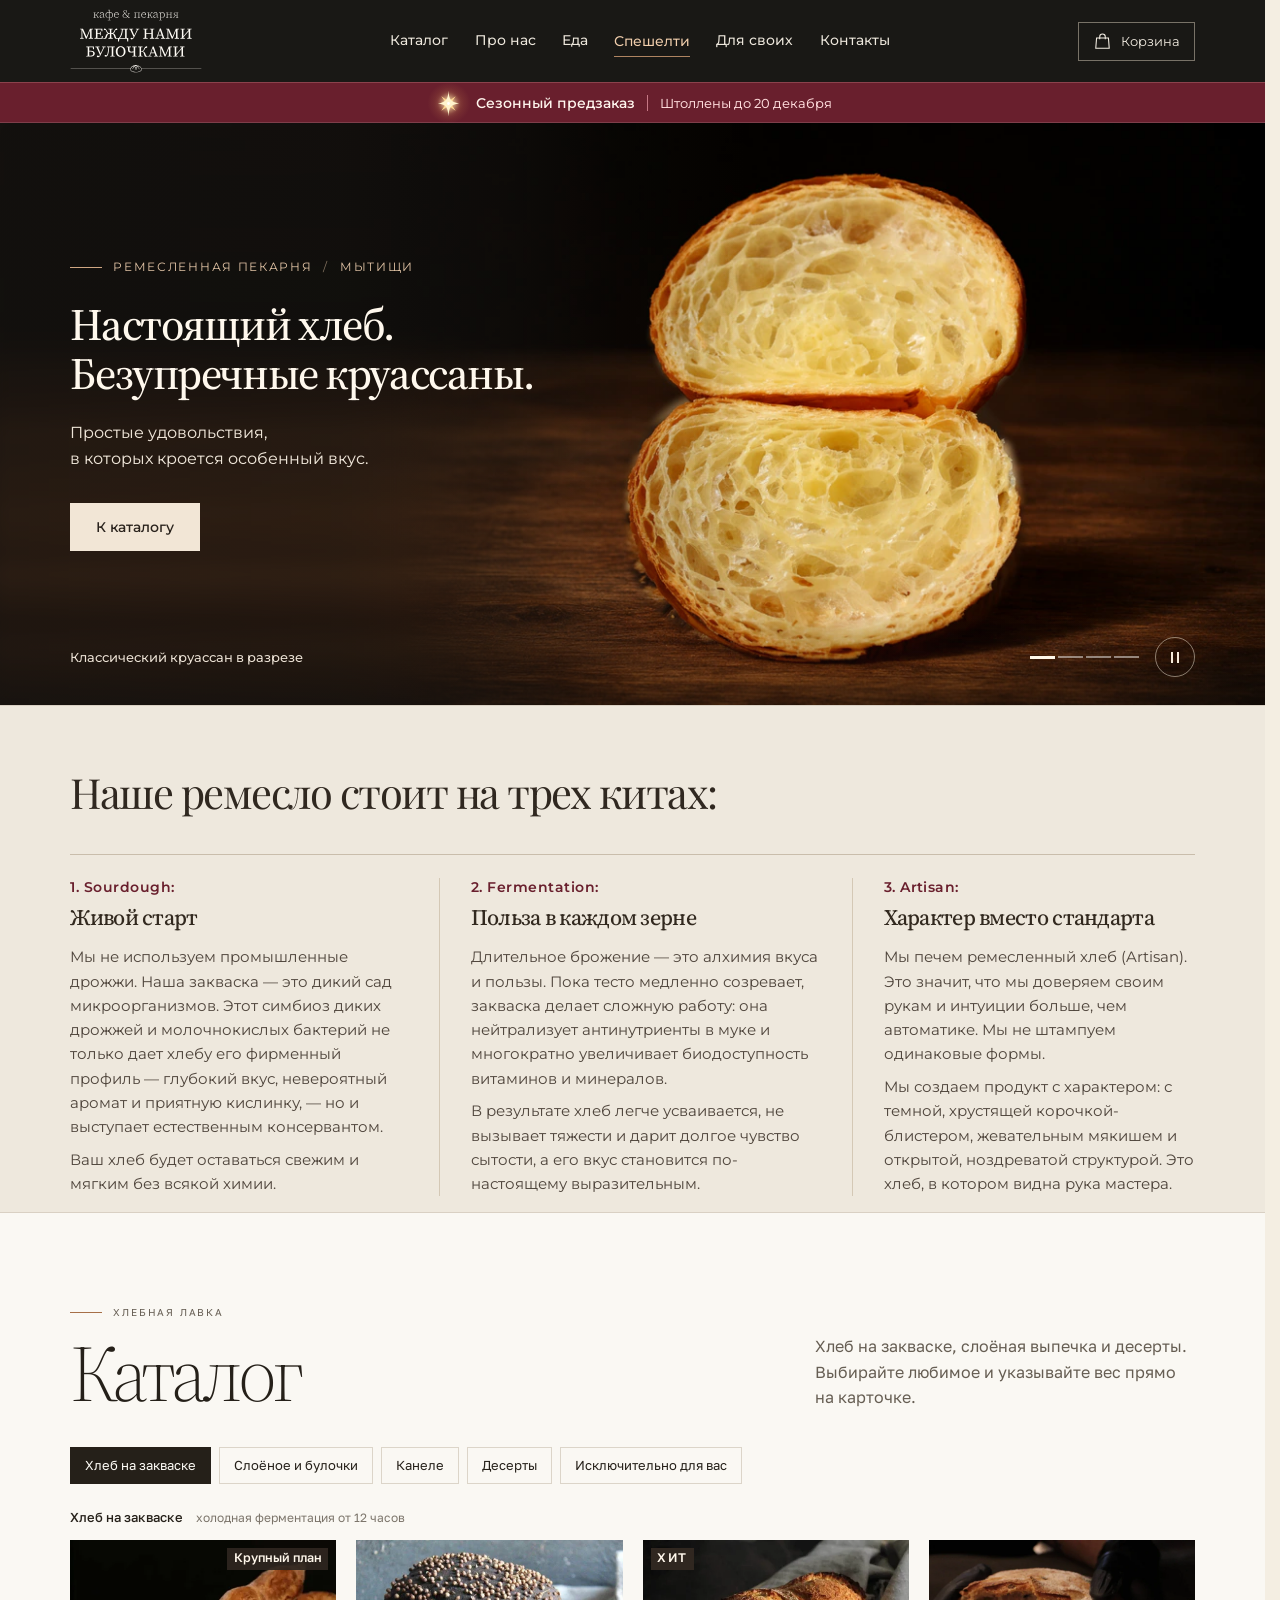
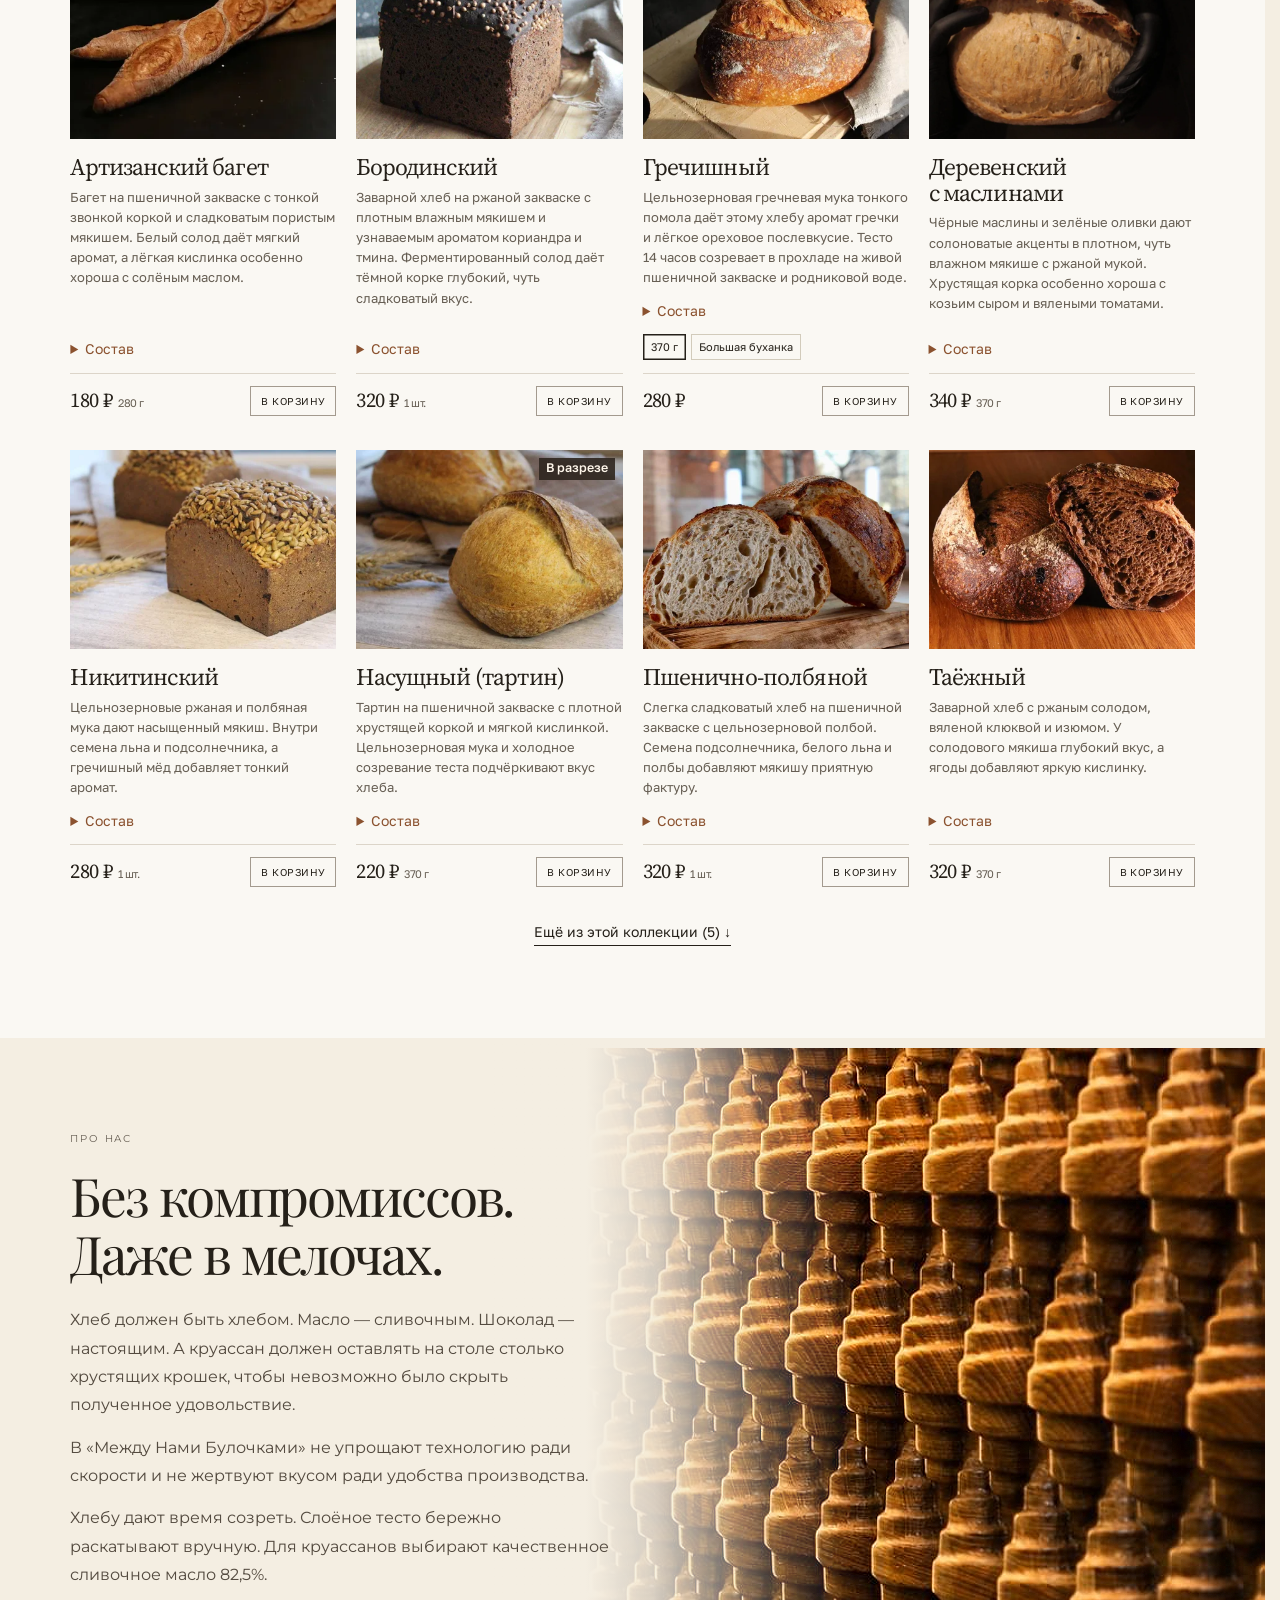
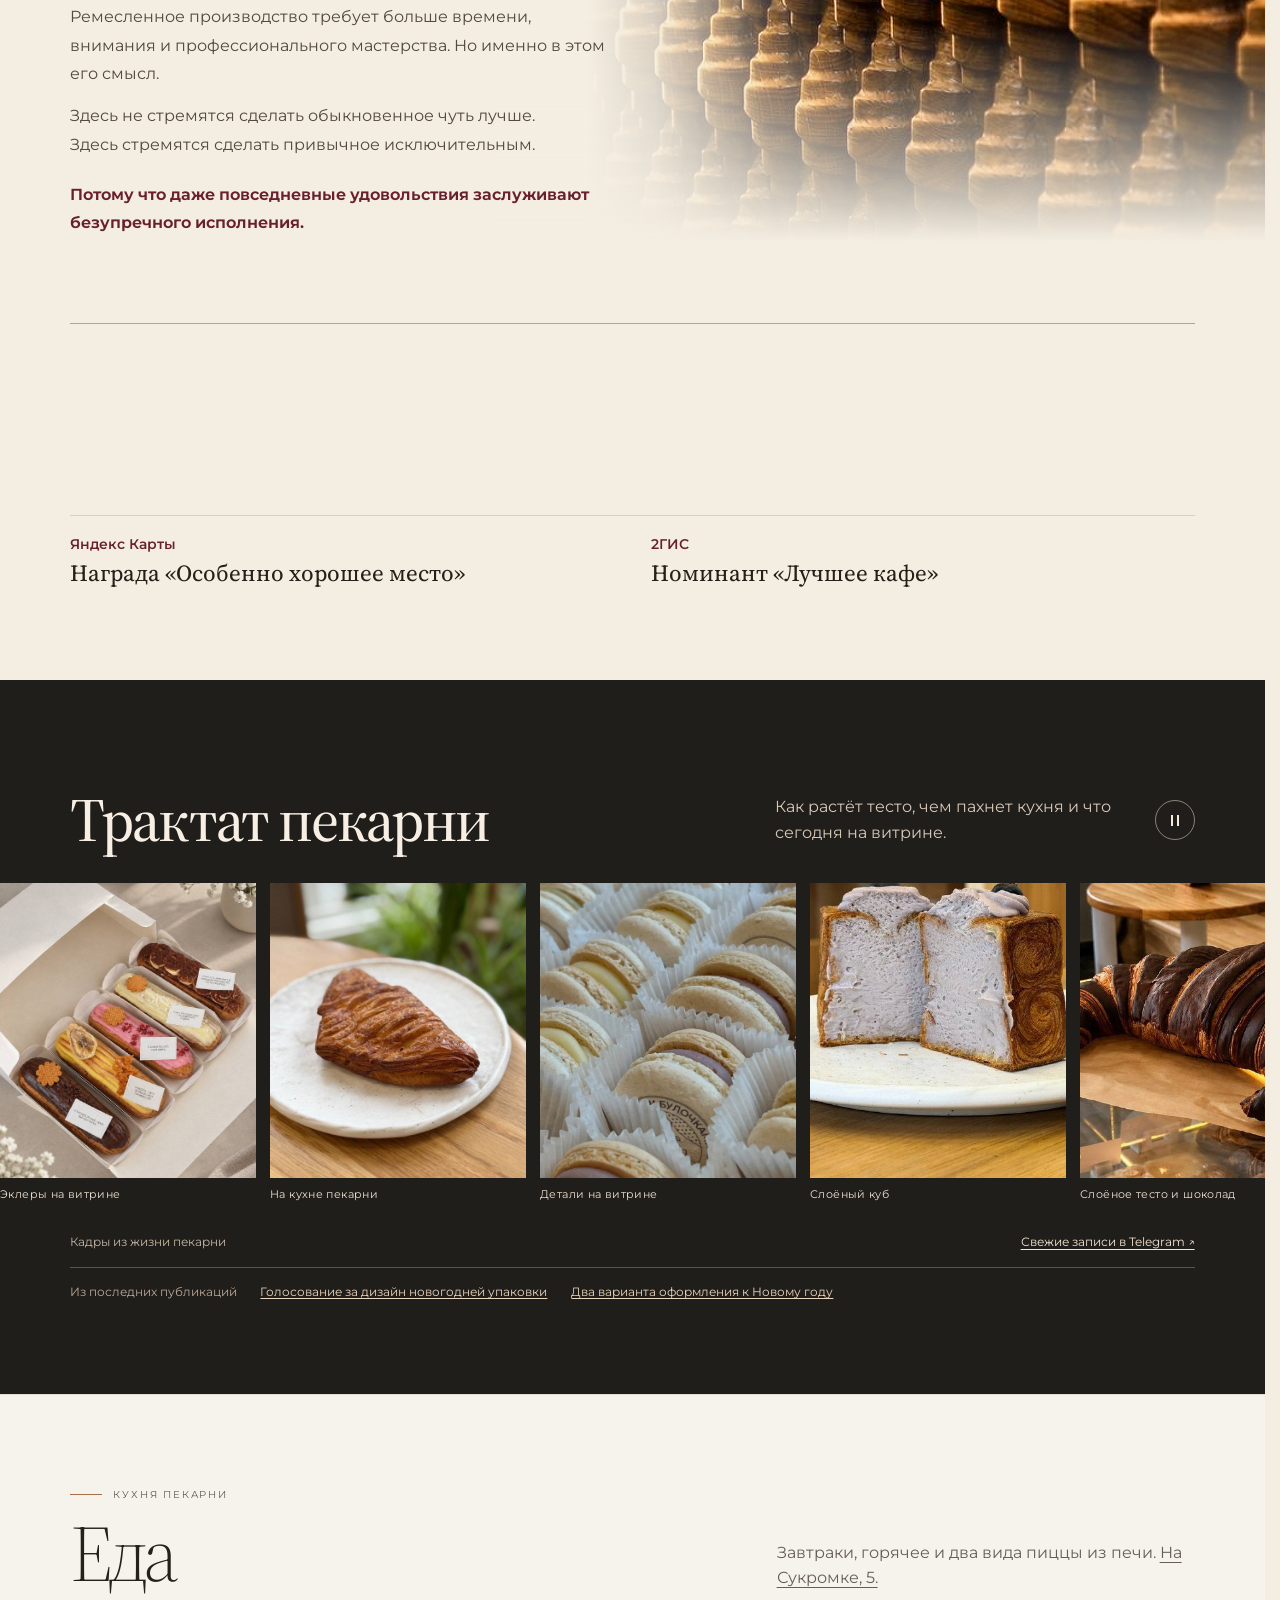
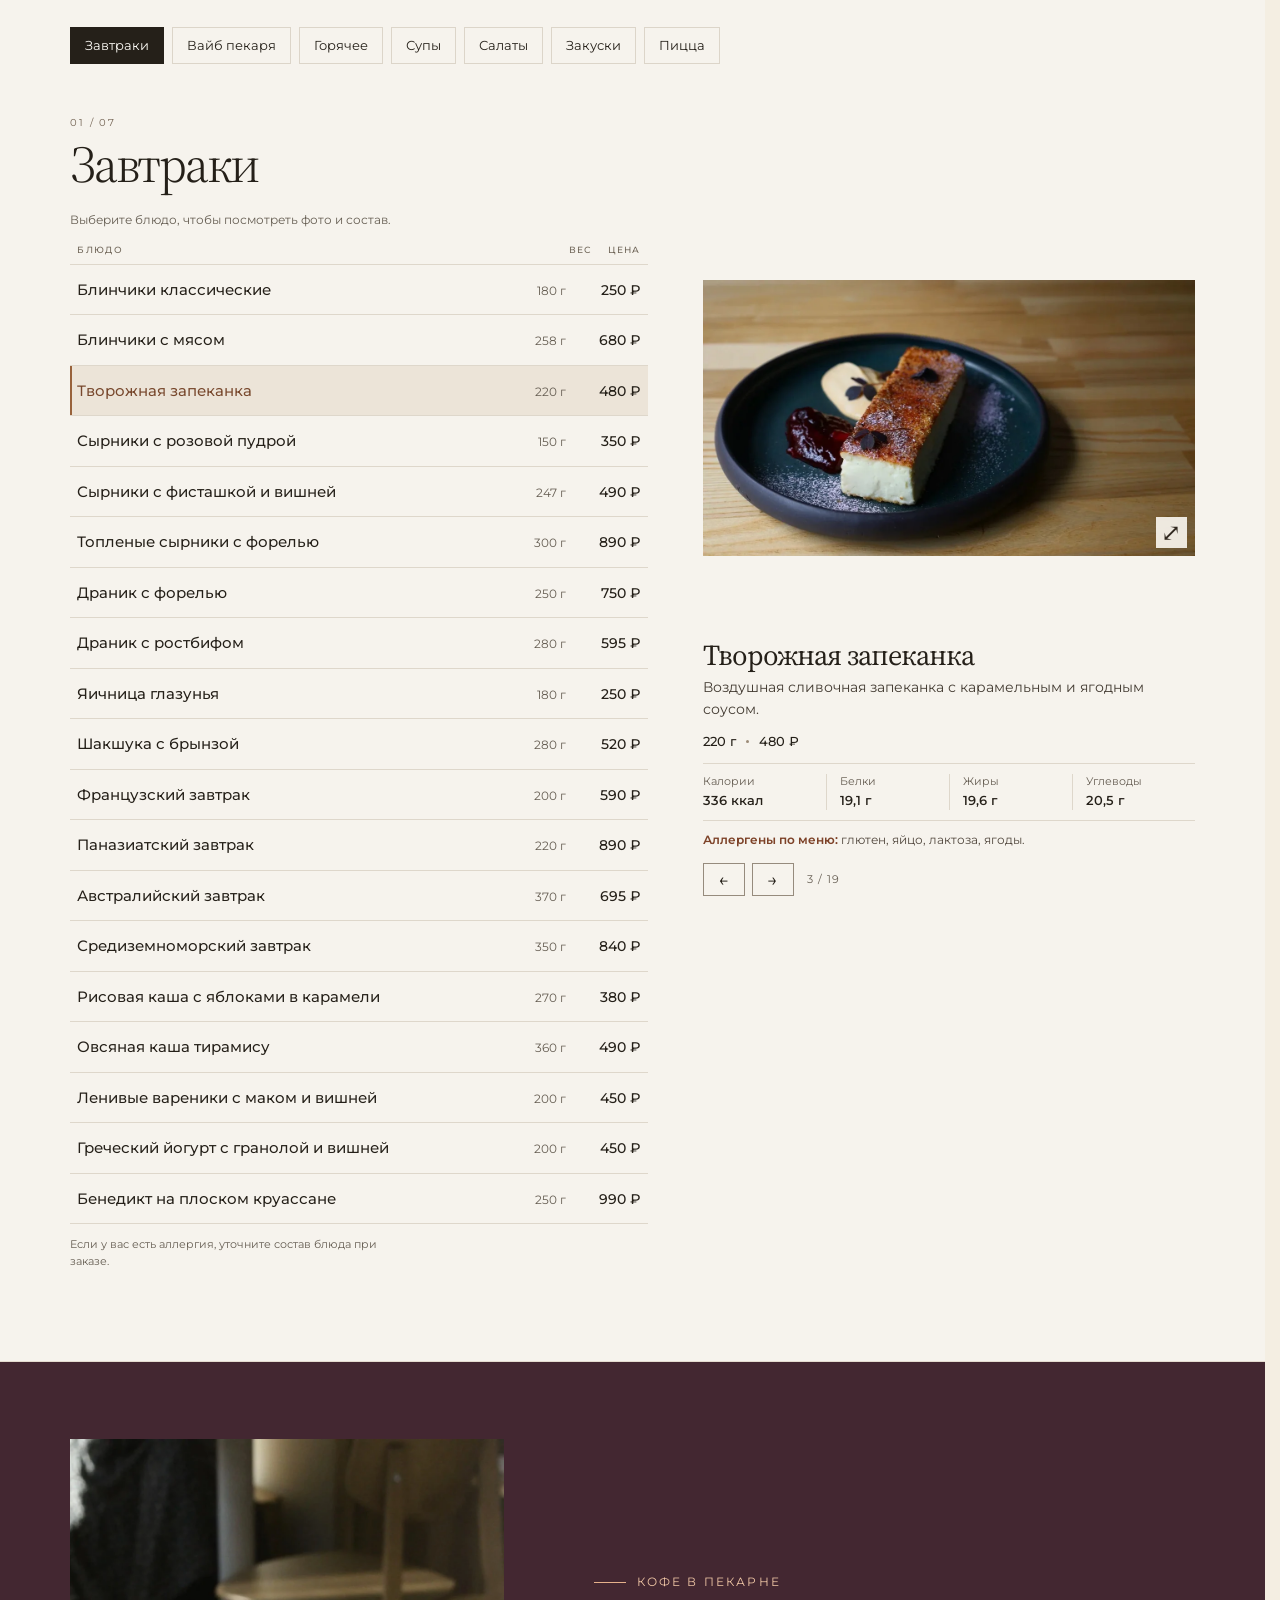
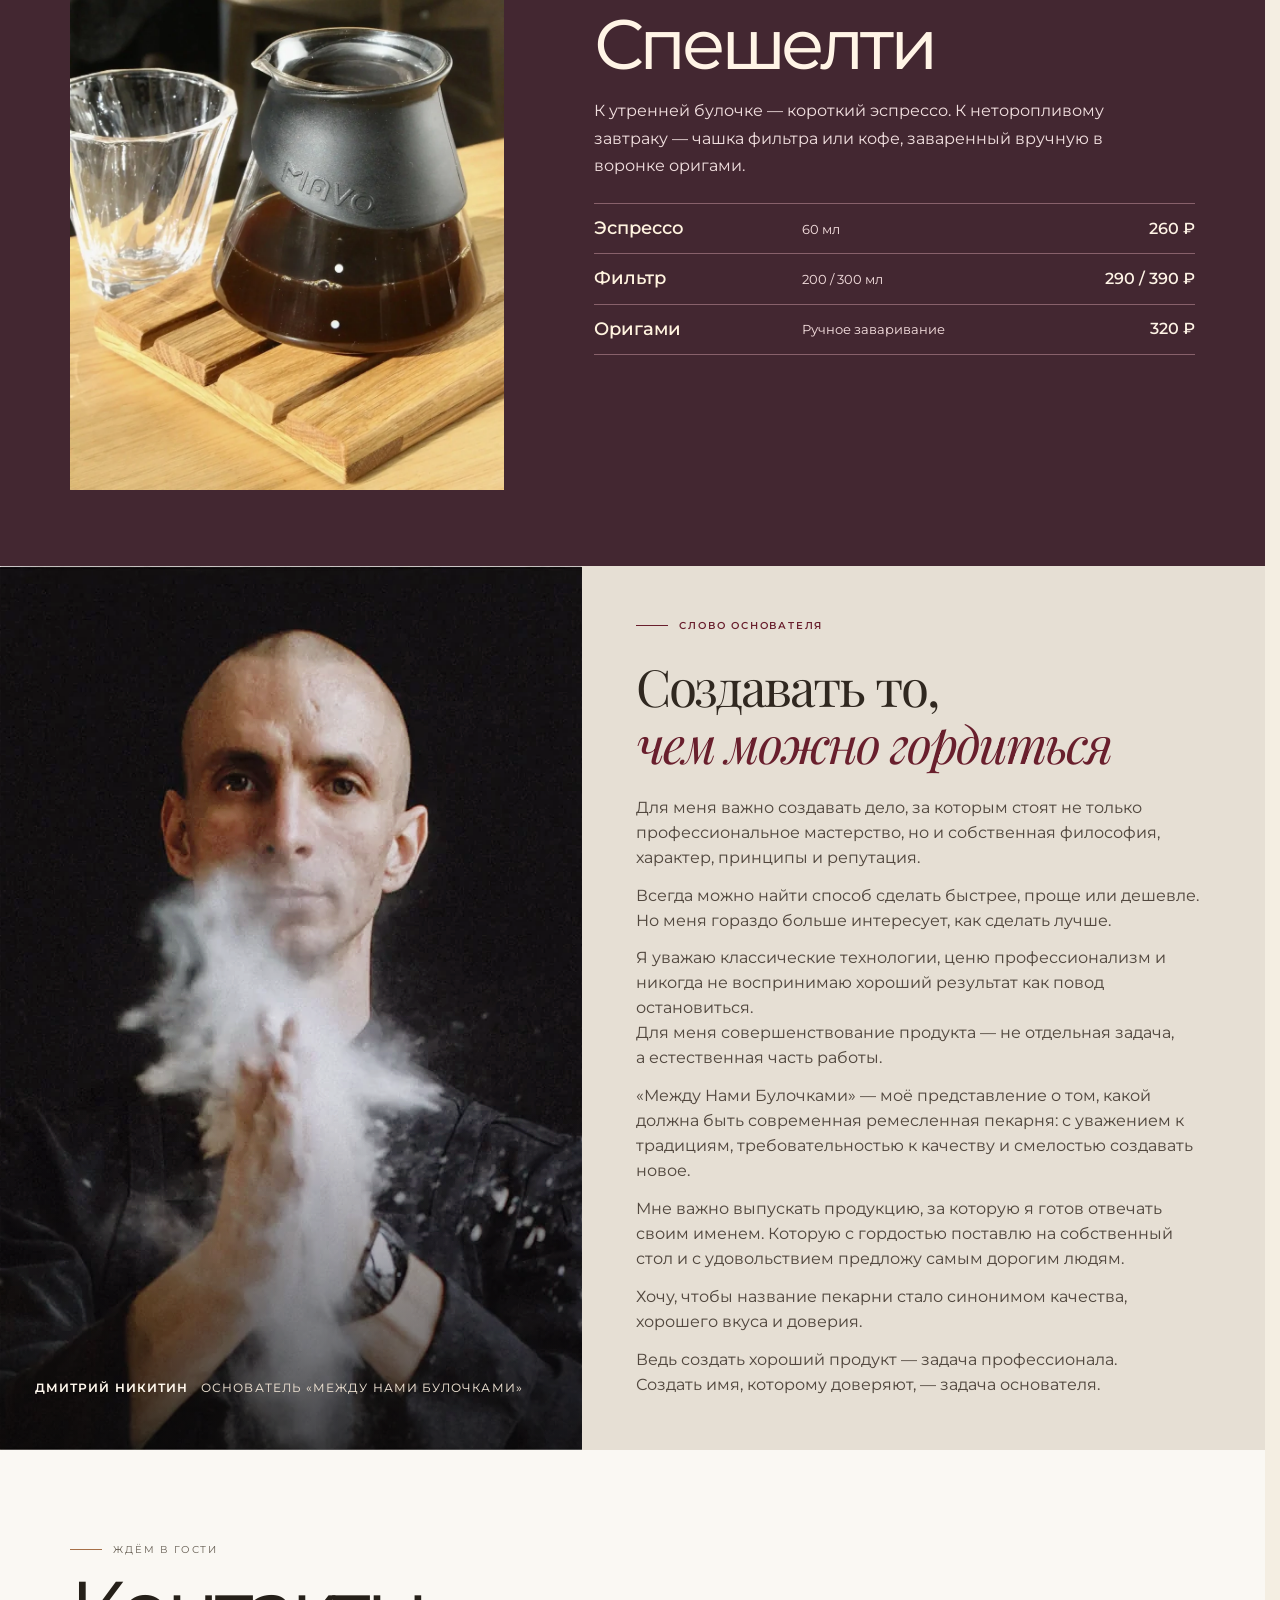
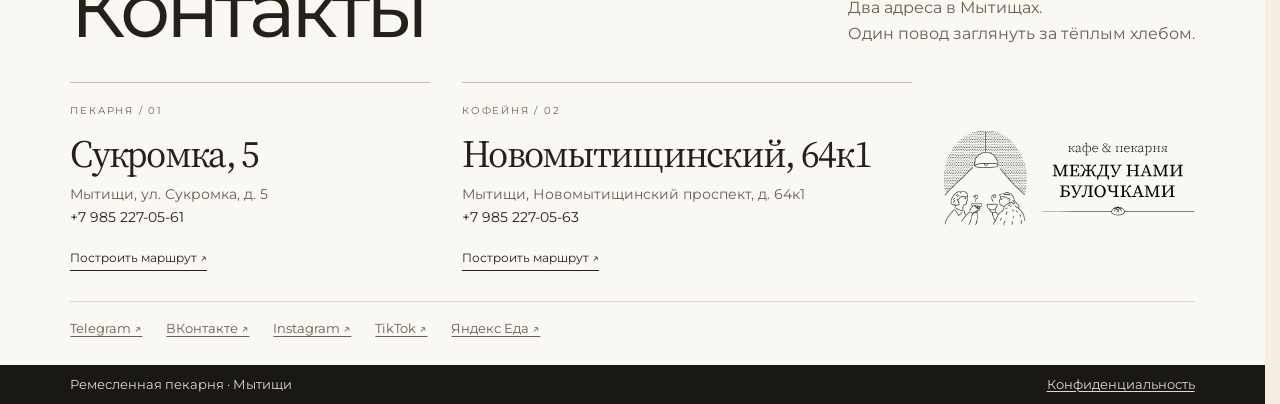
==== commit 4b99bd32: "Revert "Поставить чёткий оригинальный портрет основателя" This reverts commit d383e52cf9def7717a5682" ====
--- a/index.html
+++ b/index.html
@@ -1,5 +1,5 @@
 <!doctype html>
-<html lang="ru" data-theme="light" data-mode="long"><head><meta charset="utf-8"><meta name="viewport" content="width=device-width,initial-scale=1,viewport-fit=cover"><meta name="theme-color" content="#191713"><meta name="description" content="Между Нами Булочками — ремесленная пекарня в Мытищах. Хлеб на закваске, слоёная выпечка и завтраки. Каталог, меню на Сукромке и адреса пекарни и кофейни."><title>Между Нами Булочками — ремесленная пекарня в Мытищах</title><link rel="icon" href="muka/favicon.png" type="image/png"><link rel="preload" href="muka/serif.woff" as="font" type="font/woff" crossorigin=""><link rel="stylesheet" href="classic-base.css"><link rel="stylesheet" href="muka.css?v=food-photo-layout-1"><link rel="preload" as="image" href="muka/hero/croissant-layers-900.webp" imagesrcset="muka/hero/croissant-layers-900.webp 900w, muka/hero/croissant-layers-1560.webp 1560w, muka/hero/croissant-layers-2640.webp 2640w" imagesizes="(max-width: 760px) 100vw, (pointer: coarse) and (max-width: 1000px) and (max-height: 520px) 100vw, (min-width: 1970px) 1344px, 69vw" fetchpriority="high"><link rel="stylesheet" href="bakery.css?v=partner-editorial"><link rel="stylesheet" href="photography.css?v=founder-original-1"></head><body><svg width="0" height="0" style="position:absolute" aria-hidden="true">
+<html lang="ru" data-theme="light" data-mode="long"><head><meta charset="utf-8"><meta name="viewport" content="width=device-width,initial-scale=1,viewport-fit=cover"><meta name="theme-color" content="#191713"><meta name="description" content="Между Нами Булочками — ремесленная пекарня в Мытищах. Хлеб на закваске, слоёная выпечка и завтраки. Каталог, меню на Сукромке и адреса пекарни и кофейни."><title>Между Нами Булочками — ремесленная пекарня в Мытищах</title><link rel="icon" href="muka/favicon.png" type="image/png"><link rel="preload" href="muka/serif.woff" as="font" type="font/woff" crossorigin=""><link rel="stylesheet" href="classic-base.css"><link rel="stylesheet" href="muka.css?v=food-photo-layout-1"><link rel="preload" as="image" href="muka/hero/croissant-layers-900.webp" imagesrcset="muka/hero/croissant-layers-900.webp 900w, muka/hero/croissant-layers-1560.webp 1560w, muka/hero/croissant-layers-2640.webp 2640w" imagesizes="(max-width: 760px) 100vw, (pointer: coarse) and (max-width: 1000px) and (max-height: 520px) 100vw, (min-width: 1970px) 1344px, 69vw" fetchpriority="high"><link rel="stylesheet" href="bakery.css?v=partner-editorial"><link rel="stylesheet" href="photography.css?v=founder-copy-1"></head><body><svg width="0" height="0" style="position:absolute" aria-hidden="true">
   <defs>
     <filter id="greek-salad-light" color-interpolation-filters="sRGB">
       <feComponentTransfer>
@@ -8,6 +8,14 @@
         <feFuncB type="table" tableValues="0 .196 .373 .547 .686 .818 .912 .97 1"/>
       </feComponentTransfer>
       <feColorMatrix type="saturate" values="1.49"/>
+    </filter>
+    <filter id="founder-portrait-tone" color-interpolation-filters="sRGB">
+      <feComponentTransfer>
+        <feFuncR type="table" tableValues="0 .131 .297 .445 .585 .715 .827 .922 1"/>
+        <feFuncG type="table" tableValues="0 .13 .289 .437 .577 .708 .823 .921 1"/>
+        <feFuncB type="table" tableValues="0 .129 .281 .428 .569 .701 .819 .919 1"/>
+      </feComponentTransfer>
+      <feConvolveMatrix order="3" kernelMatrix="0 -.12 0 -.12 1.48 -.12 0 -.12 0" divisor="1" edgeMode="duplicate" preserveAlpha="true"/>
     </filter>
     <symbol id="i-loaf" viewbox="0 0 120 80"><path d="M10 58c0-26 22-44 50-44s50 18 50 44c0 6-4 10-10 10H20c-6 0-10-4-10-10z" fill="none" stroke="currentColor" stroke-width="2"></path><path d="M34 30l14 22M52 24l14 26M70 24l14 26M88 30l8 14" fill="none" stroke="currentColor" stroke-width="2" stroke-linecap="round"></path></symbol>
     <symbol id="i-baguette" viewbox="0 0 120 80"><path d="M14 58L92 16c8-4 16 0 16 8 0 4-2 7-6 9L24 72c-6 3-12 0-12-6 0-3 1-6 2-8z" fill="none" stroke="currentColor" stroke-width="2"></path><path d="M36 50l10-2M54 40l10-2M72 30l10-2" fill="none" stroke="currentColor" stroke-width="2" stroke-linecap="round"></path></symbol>
@@ -220,7 +228,7 @@
 
 <section id="founder" class="founder" data-area="founder" aria-labelledby="founderHeading">
   <div class="founder-layout">
-    <figure class="founder-portrait"><img src="muka/founder-at-table.jpg" alt="Дмитрий Никитин за столом со свежим хлебом" width="1280" height="854" loading="lazy"><figcaption><strong>Дмитрий Никитин</strong><span>Основатель «Между Нами Булочками»</span></figcaption></figure>
+    <figure class="founder-portrait"><img src="muka/founder.webp" alt="Дмитрий Никитин хлопает в ладоши, поднимая облако муки" width="1100" height="786" loading="lazy"><figcaption><strong>Дмитрий Никитин</strong><span>Основатель «Между Нами Булочками»</span></figcaption></figure>
     <div class="founder-words">
       <div class="section-label"><i></i> Слово основателя</div>
       <h2 id="founderHeading">Создавать то, <em>чем можно гордиться</em></h2>
--- a/photography.css
+++ b/photography.css
@@ -67,6 +67,7 @@
   align-self: center;
 }
 .founder .founder-portrait img {
+  filter: url("#founder-portrait-tone");
   position: static;
   width: 100%;
   height: auto;
@@ -517,7 +518,7 @@
 @media (min-width: 761px) {
   #founder .founder-layout { grid-template-columns: 46% 54%; }
   #founder .founder-words { padding: 52px clamp(28px, 4.25vw, 65px); }
-  #founder .founder-portrait { align-self: stretch; max-height: 854px; }
+  #founder .founder-portrait { align-self: stretch; }
   #founder .founder-portrait img {
     position: absolute;
     width: 100%;
@@ -526,16 +527,3 @@
     object-position: center;
   }
 }
-
-#founder .founder-portrait::after {
-  inset: 65% 0 0;
-  background: linear-gradient(transparent, rgb(10 9 9 / 82%));
-}
-@media (min-width: 761px) and (max-width: 1000px) {
-  #founder .founder-layout { grid-template-columns: minmax(0, 1fr); }
-  #founder .founder-portrait img {
-    position: static;
-    height: auto;
-    object-fit: contain;
-  }
-}
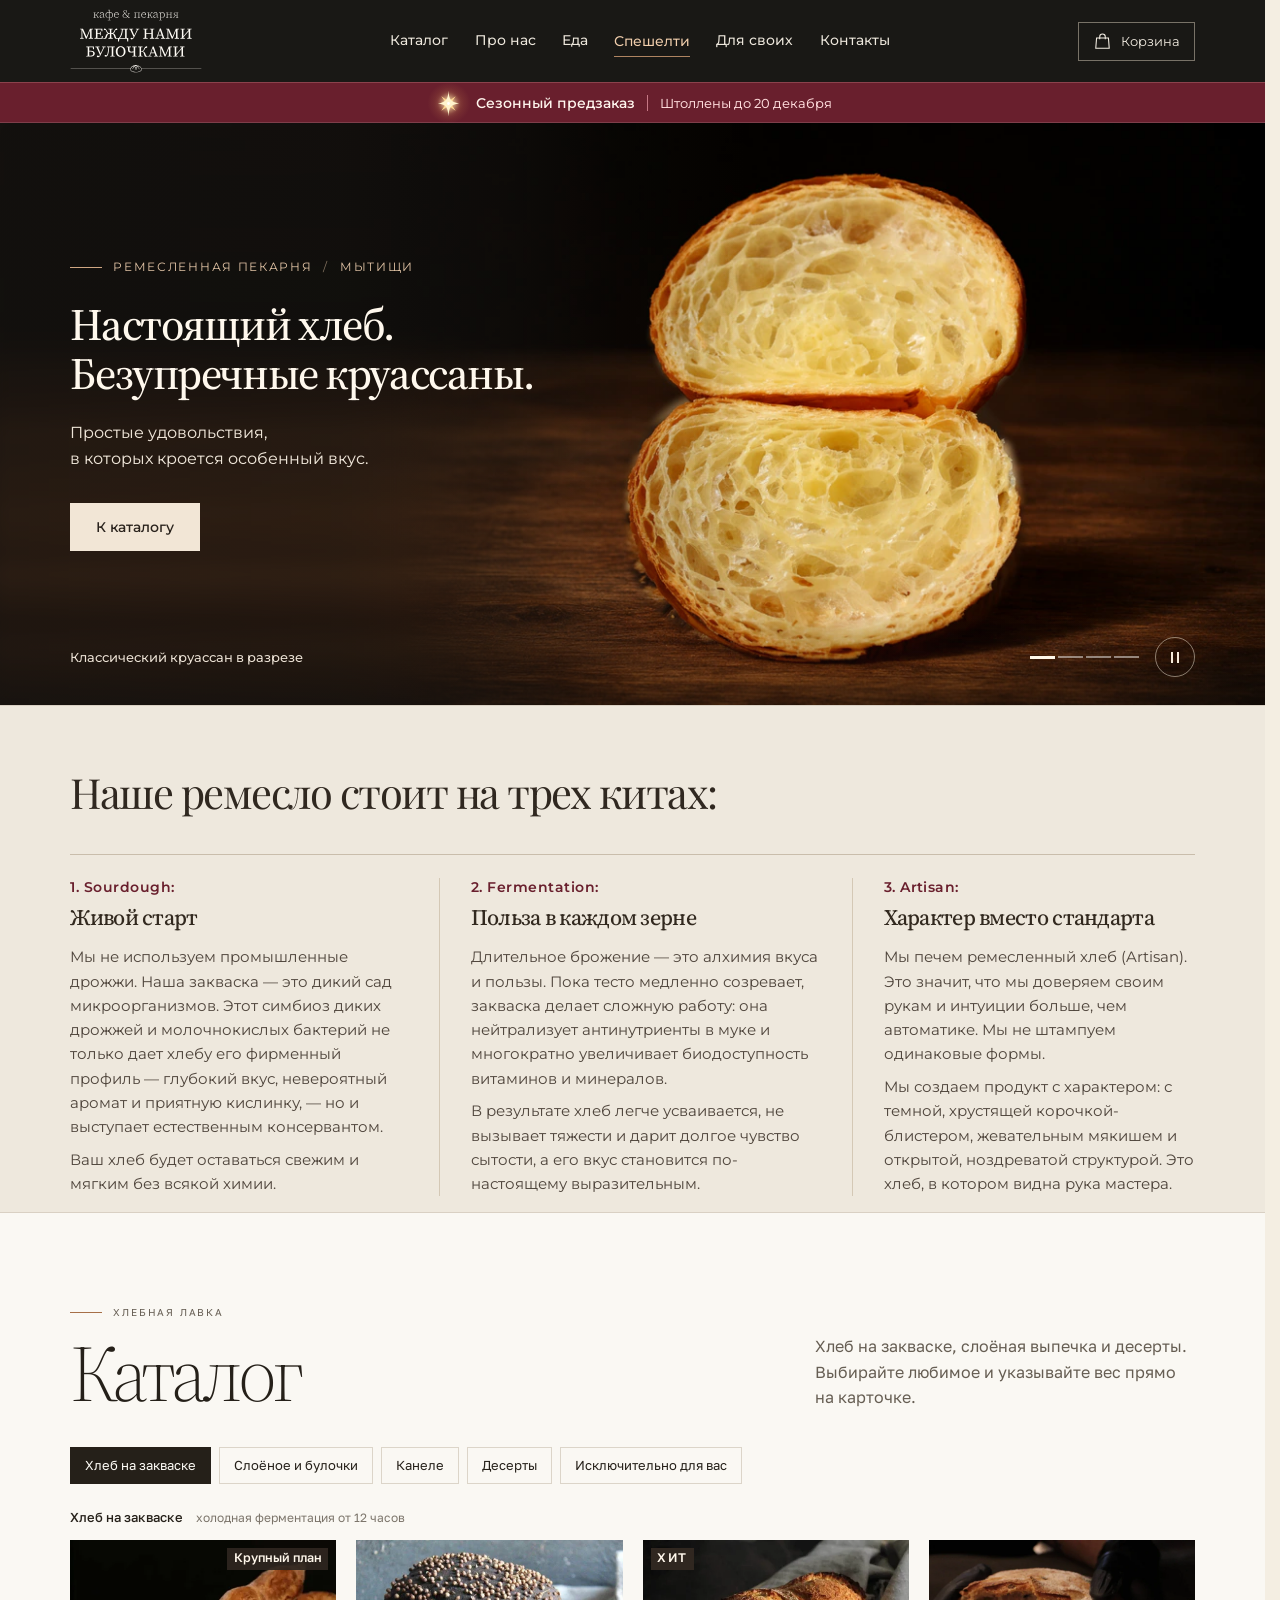
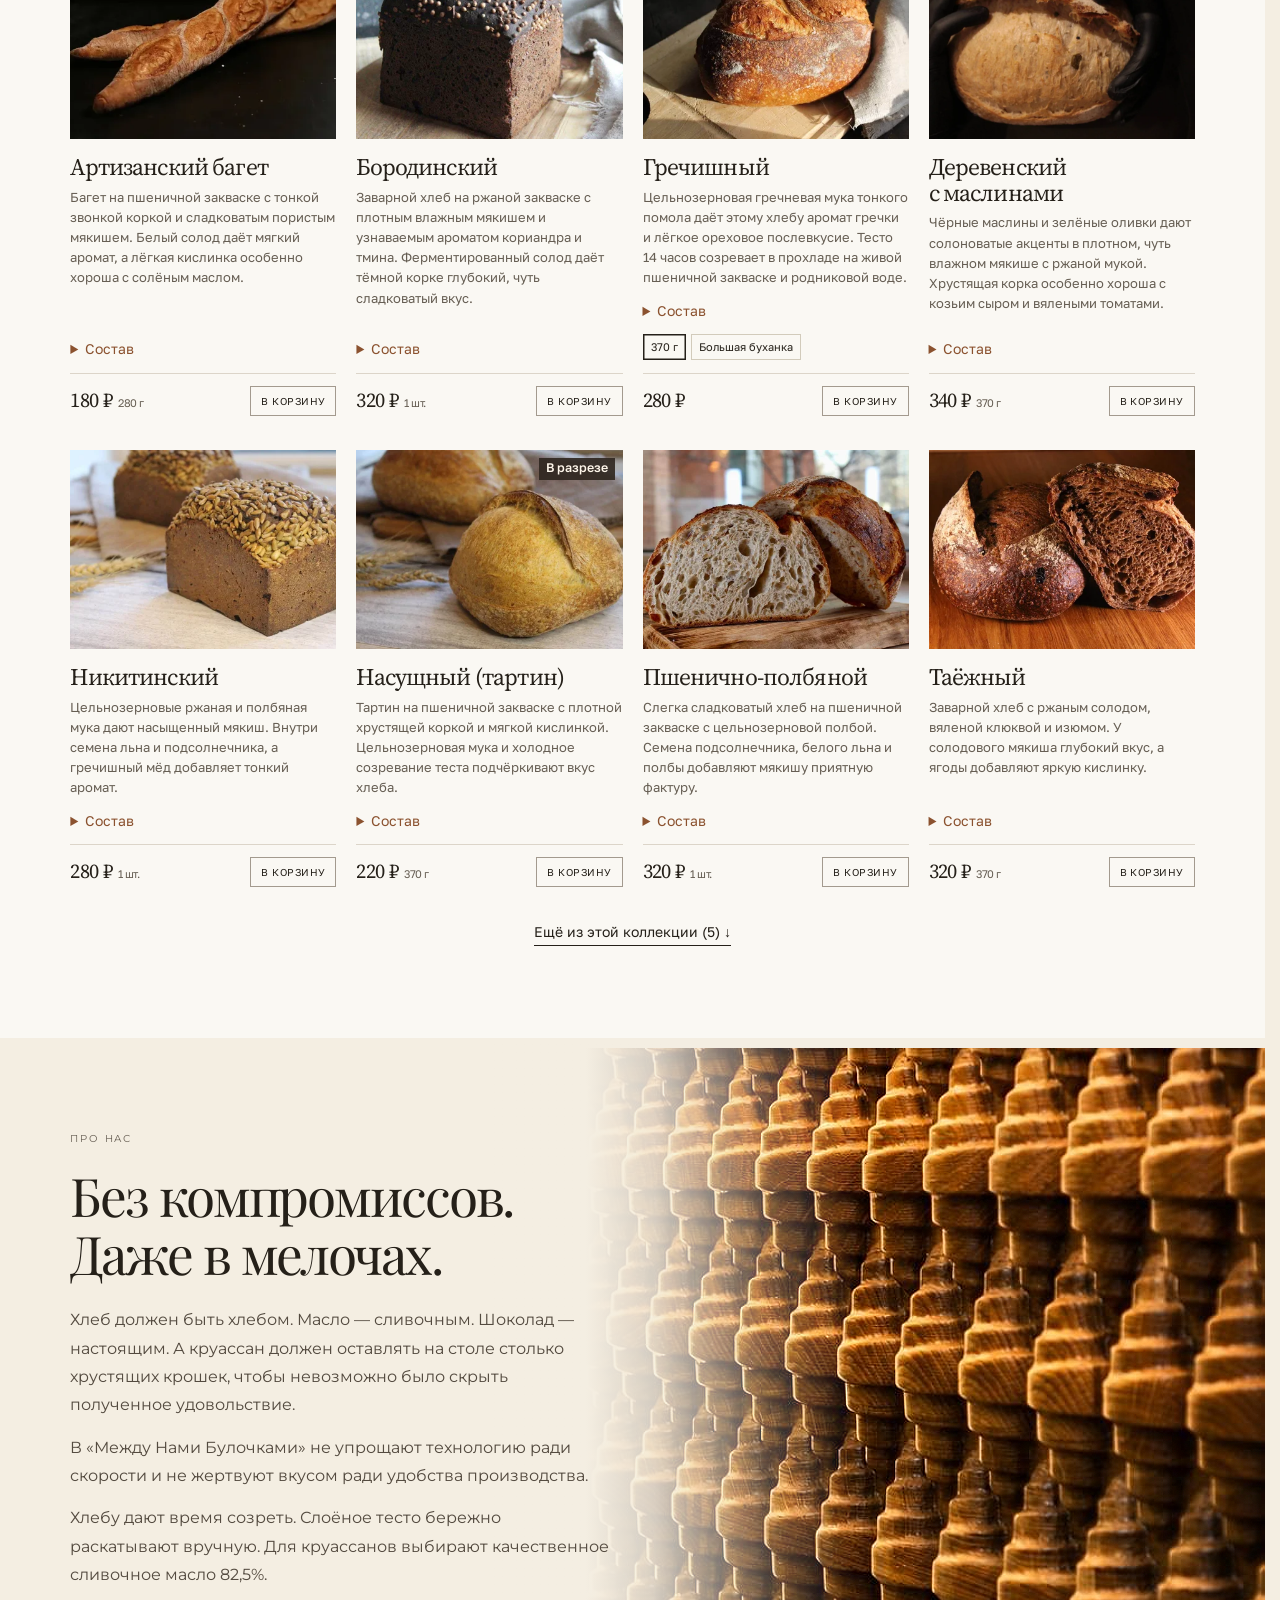
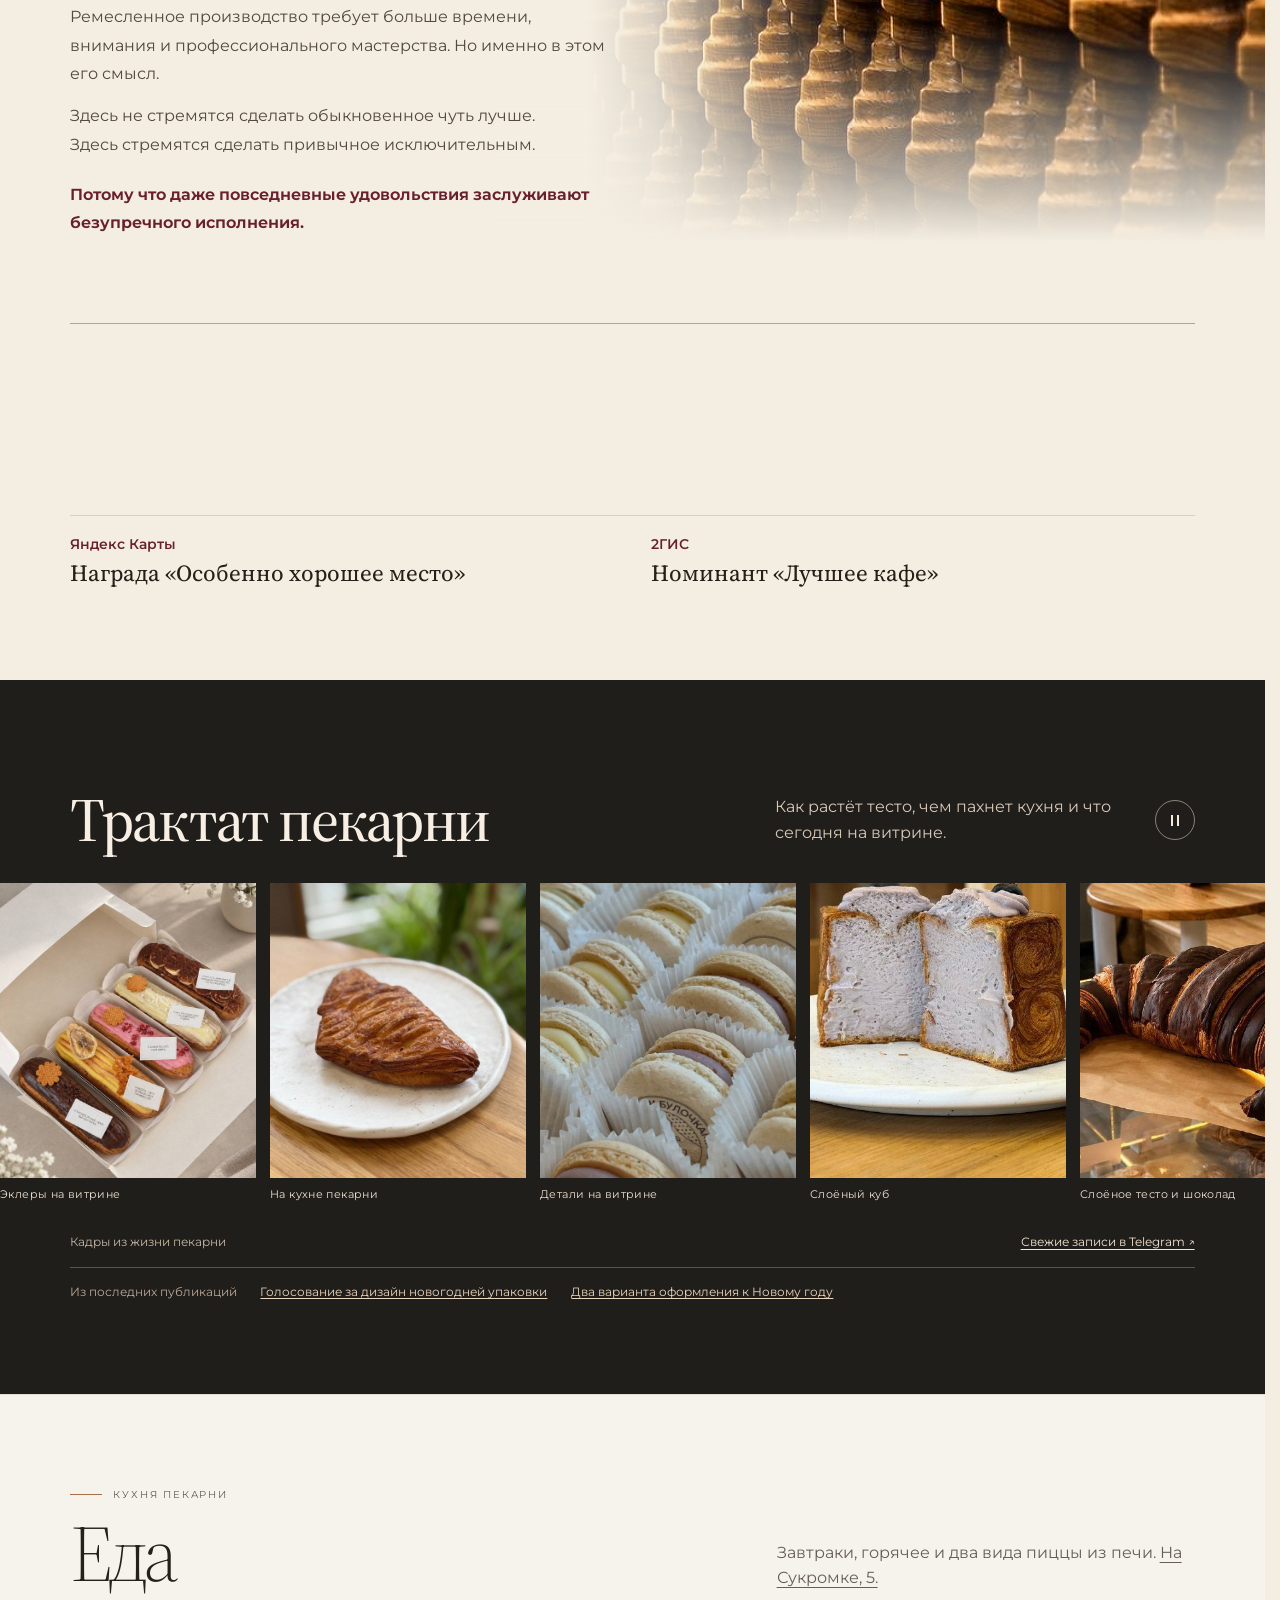
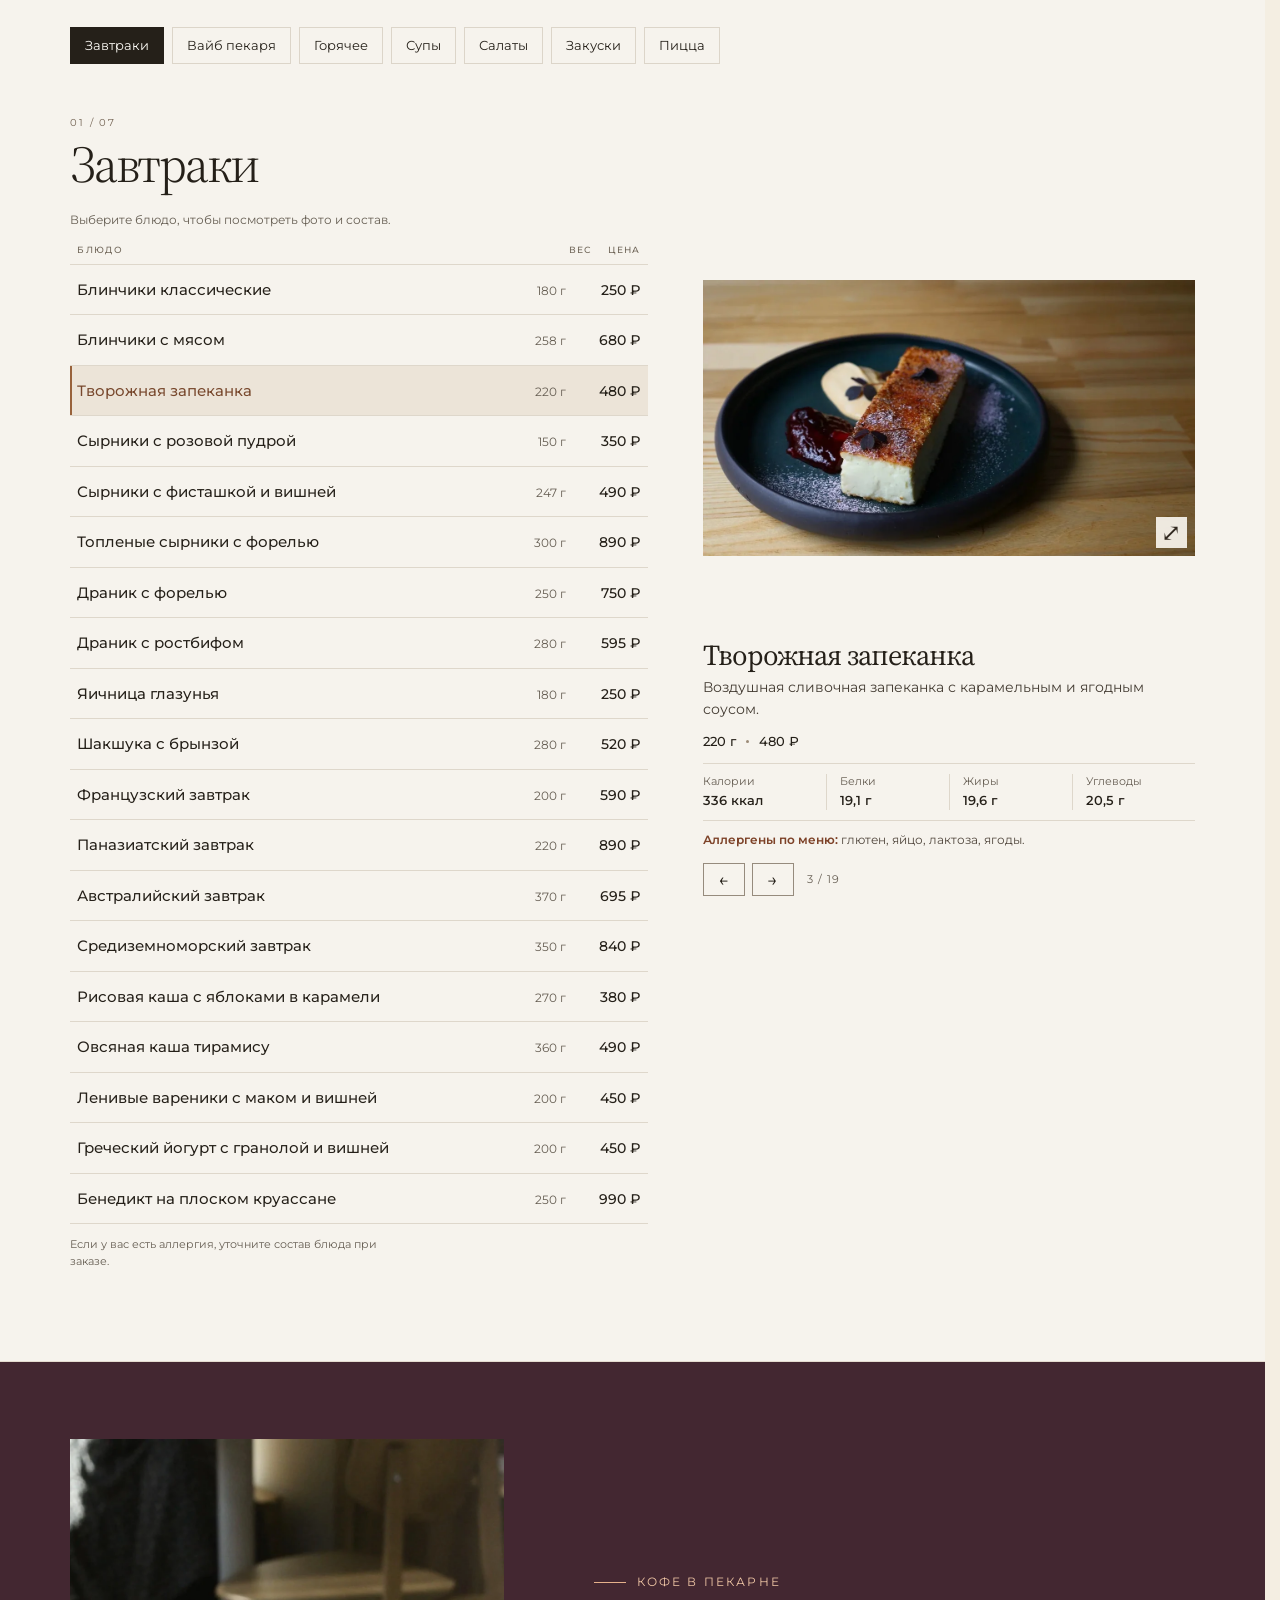
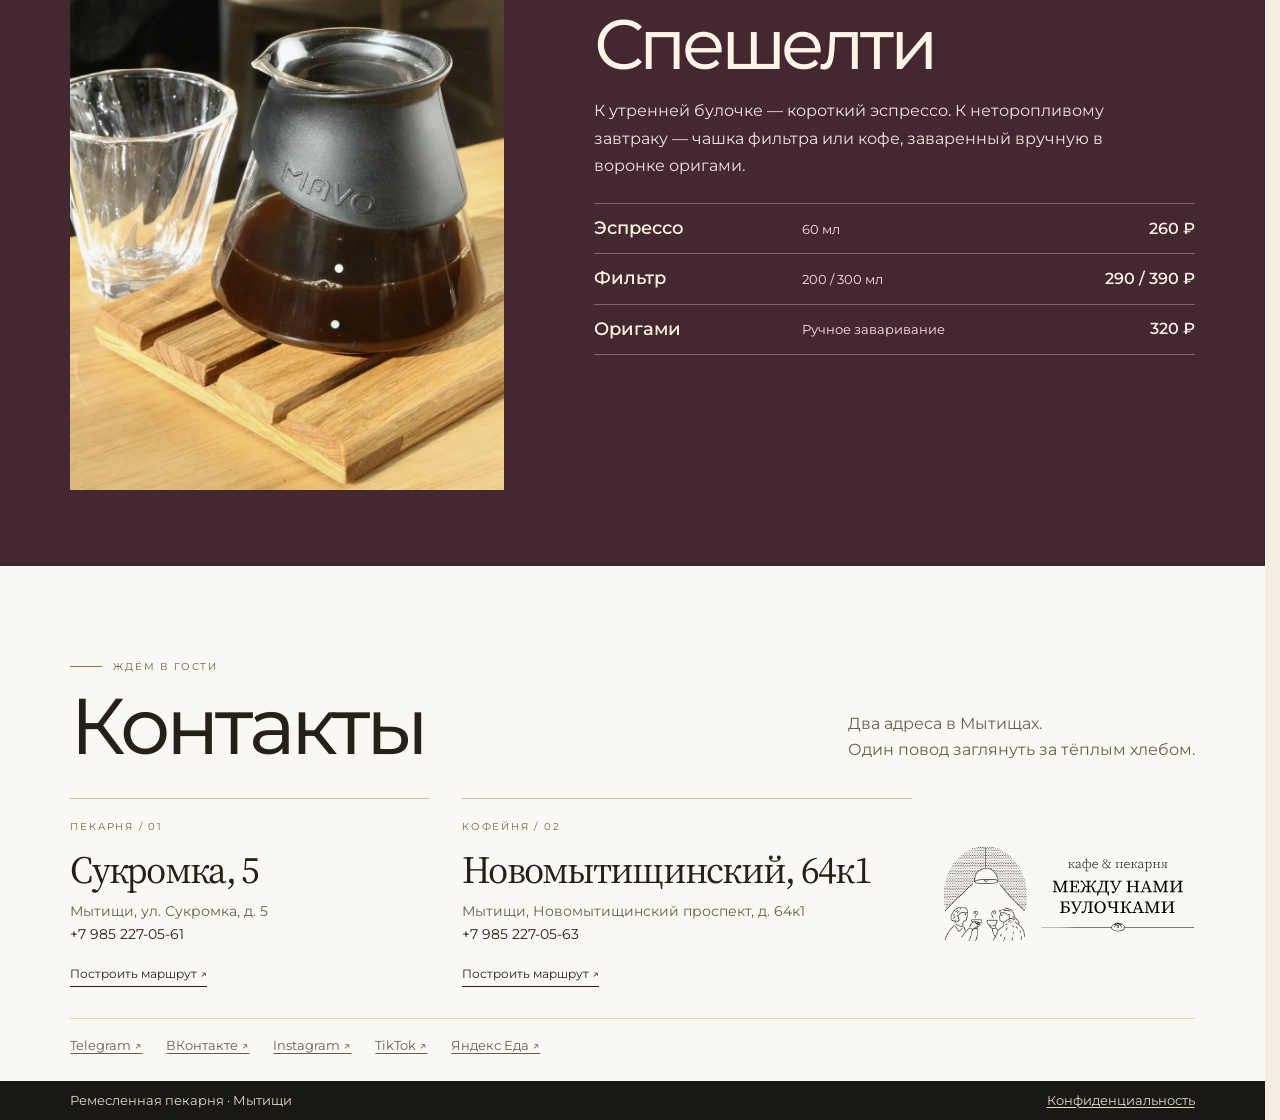
==== commit 60a1189d: "Перенести Слово основателя в раздел Для своих" ====
--- a/index.html
+++ b/index.html
@@ -195,6 +195,22 @@
         </section>
       </div>
     </div>
+<section id="founder" class="founder" aria-labelledby="founderHeading">
+  <div class="founder-layout">
+    <figure class="founder-portrait"><img src="muka/founder.webp" alt="Дмитрий Никитин хлопает в ладоши, поднимая облако муки" width="1100" height="786" loading="lazy"><figcaption><strong>Дмитрий Никитин</strong><span>Основатель «Между Нами Булочками»</span></figcaption></figure>
+    <div class="founder-words">
+      <div class="section-label"><i></i> Слово основателя</div>
+      <h2 id="founderHeading">Создавать то, <em>чем можно гордиться</em></h2>
+      <p>Для меня важно создавать дело, за которым стоят не только профессиональное мастерство, но и собственная философия, характер, принципы и репутация.</p>
+      <p>Всегда можно найти способ сделать быстрее, проще или дешевле. <br>Но меня гораздо больше интересует, как сделать лучше.</p>
+      <p>Я уважаю классические технологии, ценю профессионализм и никогда не&nbsp;воспринимаю хороший результат как повод остановиться. <br>Для меня совершенствование продукта — не отдельная задача, а&nbsp;естественная часть&nbsp;работы.</p>
+      <p>«Между Нами Булочками» — моё представление о том, какой должна быть современная ремесленная пекарня: с уважением к традициям, требовательностью к качеству и смелостью создавать новое.</p>
+      <p>Мне важно выпускать продукцию, за которую я готов отвечать своим именем. Которую с гордостью поставлю на собственный стол и с удовольствием предложу самым дорогим людям.</p>
+      <p>Хочу, чтобы название пекарни стало синонимом качества, хорошего вкуса&nbsp;и&nbsp;доверия.</p>
+      <p>Ведь создать хороший продукт — задача профессионала. <br>Создать&nbsp;имя,&nbsp;которому доверяют, — задача основателя.</p>
+    </div>
+  </div>
+</section>
     <div class="shell trade-order">
 <div class="opt"><div><p class="eyebrow">Начало поставок</p><h3>Обсудить первую партию</h3><p>Укажите формат заведения, адрес и примерный расход. Менеджер предложит позиции и фасовки, уточнит дни доставки, стоимость и документы.</p><p>Заказ передают до 13:00 по Москве, минимум за 48 часов до поставки. Например, для пятницы к 10:00 заказ нужен до среды к 10:00.</p><p>Уже работаете с пекарней? Оптовый прайс и условия можно запросить напрямую у <a href="https://t.me/vk_cosmo" target="_blank" rel="noopener">менеджера в Telegram</a>.</p></div><div id="optWrap">
           <form id="optForm" novalidate>
@@ -226,22 +242,7 @@
     </div>
   </section>
 
-<section id="founder" class="founder" data-area="founder" aria-labelledby="founderHeading">
-  <div class="founder-layout">
-    <figure class="founder-portrait"><img src="muka/founder.webp" alt="Дмитрий Никитин хлопает в ладоши, поднимая облако муки" width="1100" height="786" loading="lazy"><figcaption><strong>Дмитрий Никитин</strong><span>Основатель «Между Нами Булочками»</span></figcaption></figure>
-    <div class="founder-words">
-      <div class="section-label"><i></i> Слово основателя</div>
-      <h2 id="founderHeading">Создавать то, <em>чем можно гордиться</em></h2>
-      <p>Для меня важно создавать дело, за которым стоят не только профессиональное мастерство, но и собственная философия, характер, принципы и репутация.</p>
-      <p>Всегда можно найти способ сделать быстрее, проще или дешевле. <br>Но меня гораздо больше интересует, как сделать лучше.</p>
-      <p>Я уважаю классические технологии, ценю профессионализм и никогда не&nbsp;воспринимаю хороший результат как повод остановиться. <br>Для меня совершенствование продукта — не отдельная задача, а&nbsp;естественная часть&nbsp;работы.</p>
-      <p>«Между Нами Булочками» — моё представление о том, какой должна быть современная ремесленная пекарня: с уважением к традициям, требовательностью к качеству и смелостью создавать новое.</p>
-      <p>Мне важно выпускать продукцию, за которую я готов отвечать своим именем. Которую с гордостью поставлю на собственный стол и с удовольствием предложу самым дорогим людям.</p>
-      <p>Хочу, чтобы название пекарни стало синонимом качества, хорошего вкуса&nbsp;и&nbsp;доверия.</p>
-      <p>Ведь создать хороший продукт — задача профессионала. <br>Создать&nbsp;имя,&nbsp;которому доверяют, — задача основателя.</p>
-    </div>
-  </div>
-</section><section id="contacts" class="contacts" data-area="contacts"><div class="shell"><div class="section-label"><i></i> Ждём в гости</div><div class="catalog-heading"><h2>Контакты</h2><p>Два адреса в Мытищах.<br>Один повод заглянуть за тёплым хлебом.</p></div><div class="addresses"><article><span class="section-label subdued">Пекарня / 01</span><h3>Сукромка, 5</h3><p>Мытищи, ул. Сукромка, д. 5</p><a class="phone" href="tel:+79852270561">+7 985 227-05-61</a><a class="textlink" target="_blank" rel="noopener" href="https://yandex.ru/maps/?text=%D0%9C%D1%8B%D1%82%D0%B8%D1%89%D0%B8%2C%20%D1%83%D0%BB.%20%D0%A1%D1%83%D0%BA%D1%80%D0%BE%D0%BC%D0%BA%D0%B0%2C%20%D0%B4.%205">Построить маршрут ↗</a></article><article><span class="section-label subdued">Кофейня / 02</span><h3>Новомытищинский, 64к1</h3><p>Мытищи, Новомытищинский проспект, д. 64к1</p><a class="phone" href="tel:+79852270563">+7 985 227-05-63</a><a class="textlink" target="_blank" rel="noopener" href="https://yandex.ru/maps/?text=%D0%9C%D1%8B%D1%82%D0%B8%D1%89%D0%B8%2C%20%D0%9D%D0%BE%D0%B2%D0%BE%D0%BC%D1%8B%D1%82%D0%B8%D1%89%D0%B8%D0%BD%D1%81%D0%BA%D0%B8%D0%B9%20%D0%BF%D1%80%D0%BE%D1%81%D0%BF%D0%B5%D0%BA%D1%82%2C%20%D0%B4.%2064%D0%BA1">Построить маршрут ↗</a></article>
+<section id="contacts" class="contacts" data-area="contacts"><div class="shell"><div class="section-label"><i></i> Ждём в гости</div><div class="catalog-heading"><h2>Контакты</h2><p>Два адреса в Мытищах.<br>Один повод заглянуть за тёплым хлебом.</p></div><div class="addresses"><article><span class="section-label subdued">Пекарня / 01</span><h3>Сукромка, 5</h3><p>Мытищи, ул. Сукромка, д. 5</p><a class="phone" href="tel:+79852270561">+7 985 227-05-61</a><a class="textlink" target="_blank" rel="noopener" href="https://yandex.ru/maps/?text=%D0%9C%D1%8B%D1%82%D0%B8%D1%89%D0%B8%2C%20%D1%83%D0%BB.%20%D0%A1%D1%83%D0%BA%D1%80%D0%BE%D0%BC%D0%BA%D0%B0%2C%20%D0%B4.%205">Построить маршрут ↗</a></article><article><span class="section-label subdued">Кофейня / 02</span><h3>Новомытищинский, 64к1</h3><p>Мытищи, Новомытищинский проспект, д. 64к1</p><a class="phone" href="tel:+79852270563">+7 985 227-05-63</a><a class="textlink" target="_blank" rel="noopener" href="https://yandex.ru/maps/?text=%D0%9C%D1%8B%D1%82%D0%B8%D1%89%D0%B8%2C%20%D0%9D%D0%BE%D0%B2%D0%BE%D0%BC%D1%8B%D1%82%D0%B8%D1%89%D0%B8%D0%BD%D1%81%D0%BA%D0%B8%D0%B9%20%D0%BF%D1%80%D0%BE%D1%81%D0%BF%D0%B5%D0%BA%D1%82%2C%20%D0%B4.%2064%D0%BA1">Построить маршрут ↗</a></article>
     <a href="#top" class="contact-brand" aria-label="Между Нами Булочками — на главную">
       <span class="contact-art" aria-hidden="true"><img src="muka/brand-illustration.png" alt="" width="248" height="360" loading="lazy"></span>
       <img class="contact-name" src="muka/brand.svg" alt="Между Нами Булочками — кафе и пекарня" width="397" height="190">
@@ -270,4 +271,4 @@
 <div class="toast" id="toast" hidden></div>
 
 <script src="muka-data.js"></script><script src="dish-cards.js"></script><script src="pizza-menu.js"></script><script src="catalog-photos.js?v=olive-photo-1"></script><script src="retail-catalog.js?v=catalog-canele-1"></script><script src="photo-sources.js?v=olive-photo-1"></script><script src="classic.js?v=centered-photos-1"></script>
-<script src="muka.js?v=food-photo-layout-1"></script><script src="season-caramel.js?v=sugar-pull"></script><script src="catalog-viewer.js?v=catalog-canele-1"></script><script src="publications.js" defer></script></body></html>
+<script src="muka.js?v=founder-partners-1"></script><script src="season-caramel.js?v=sugar-pull"></script><script src="catalog-viewer.js?v=catalog-canele-1"></script><script src="publications.js" defer></script></body></html>
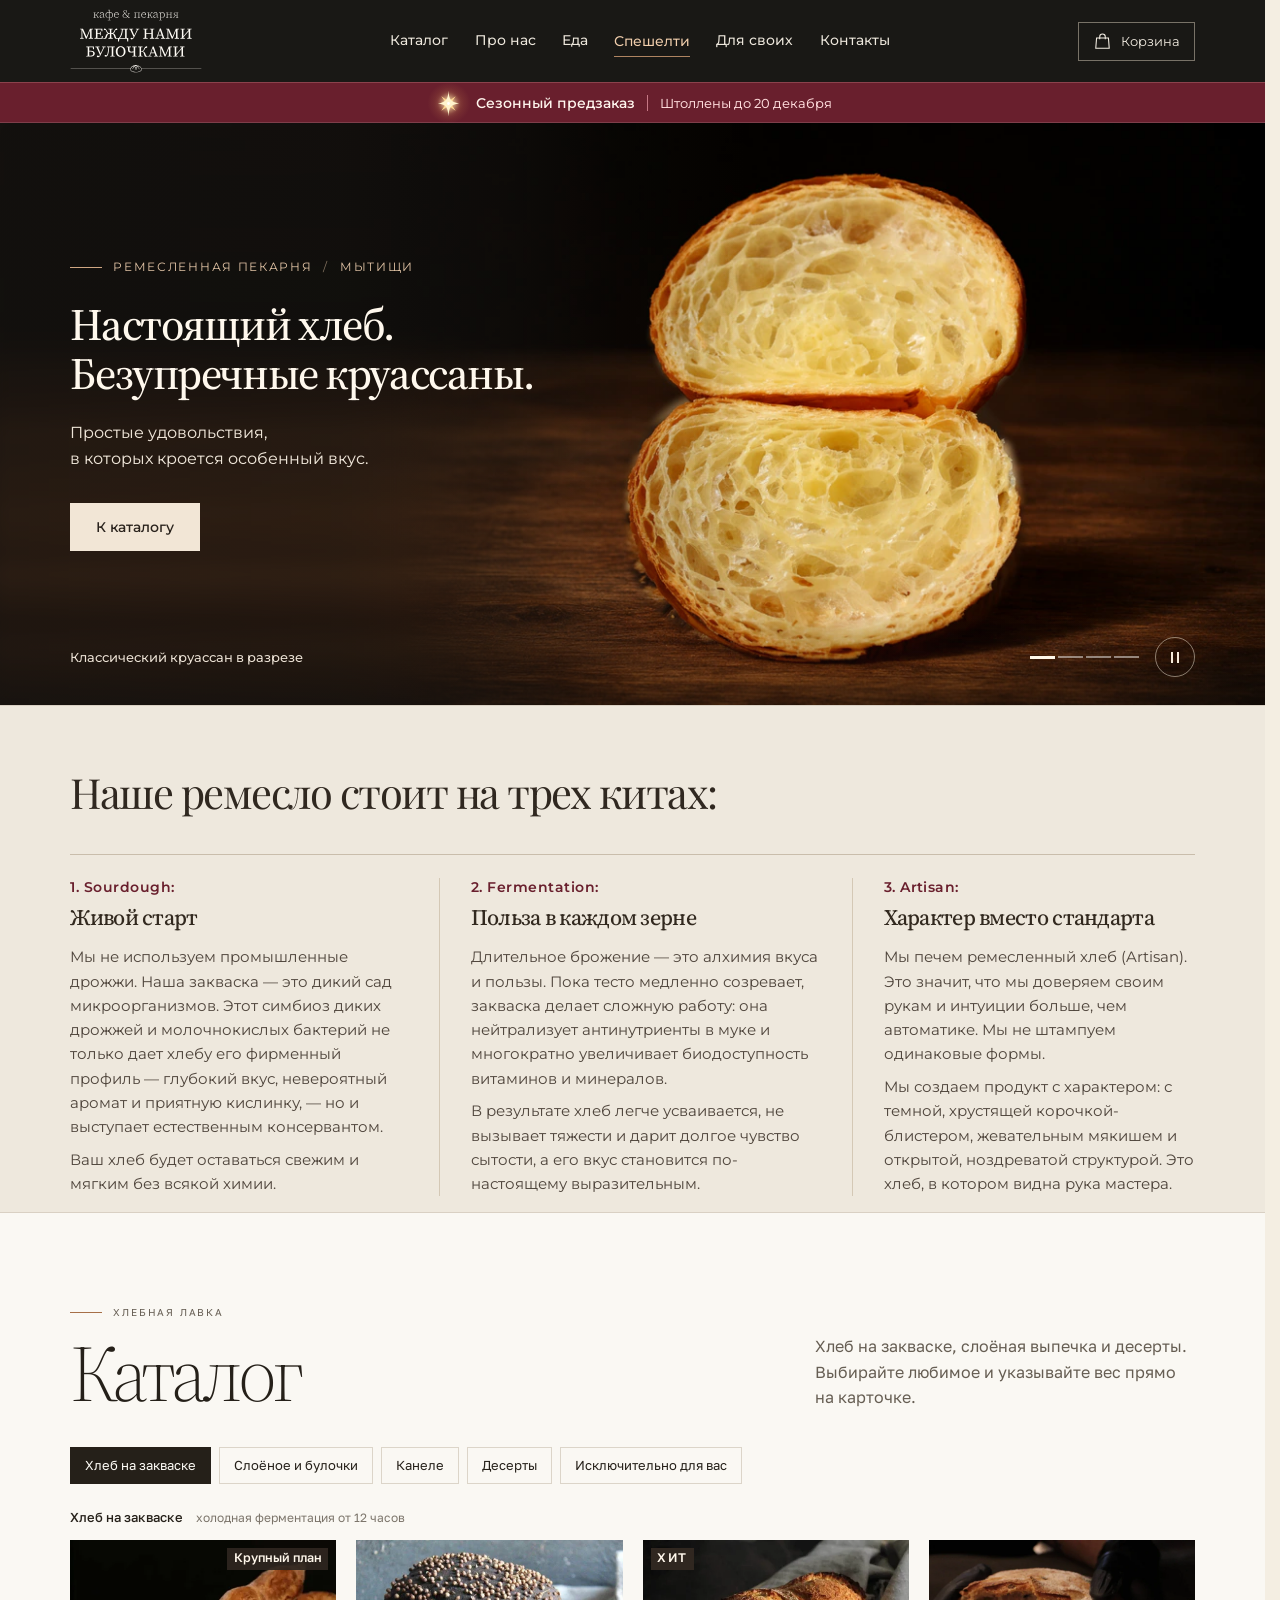
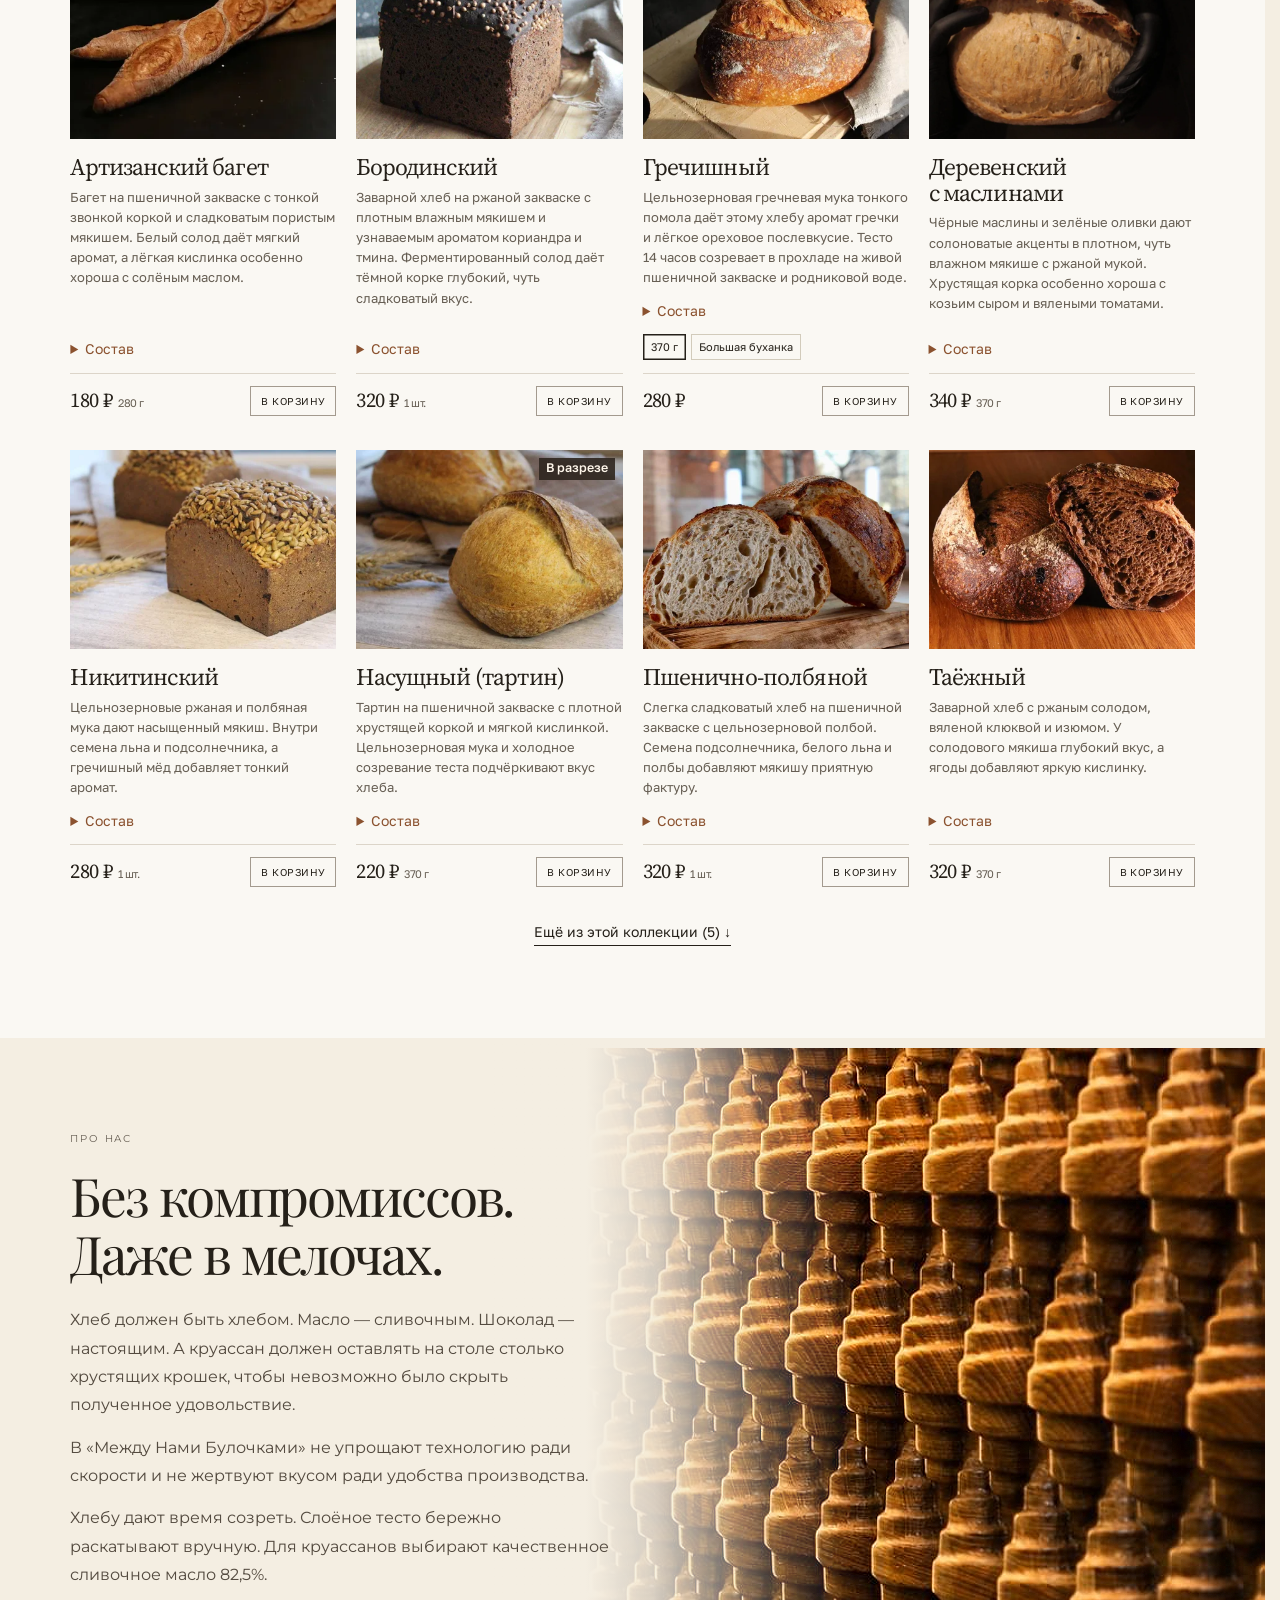
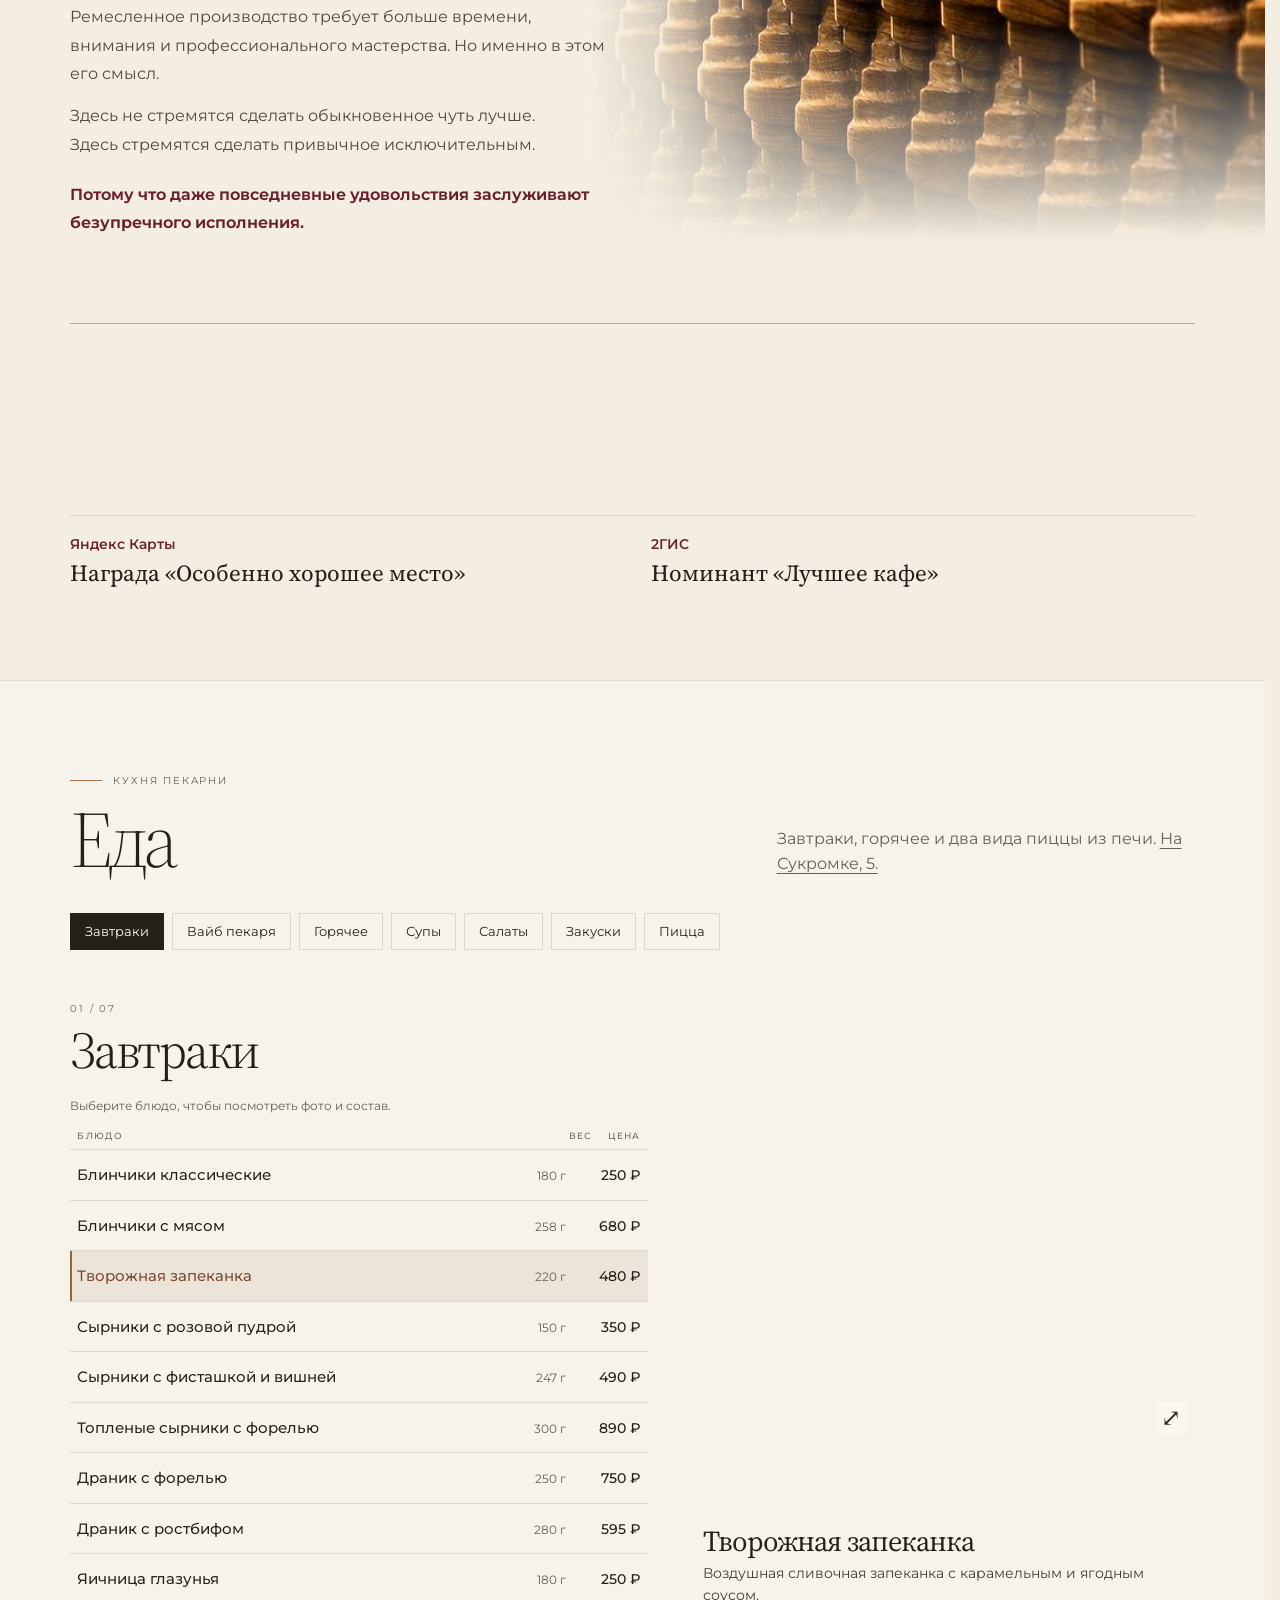
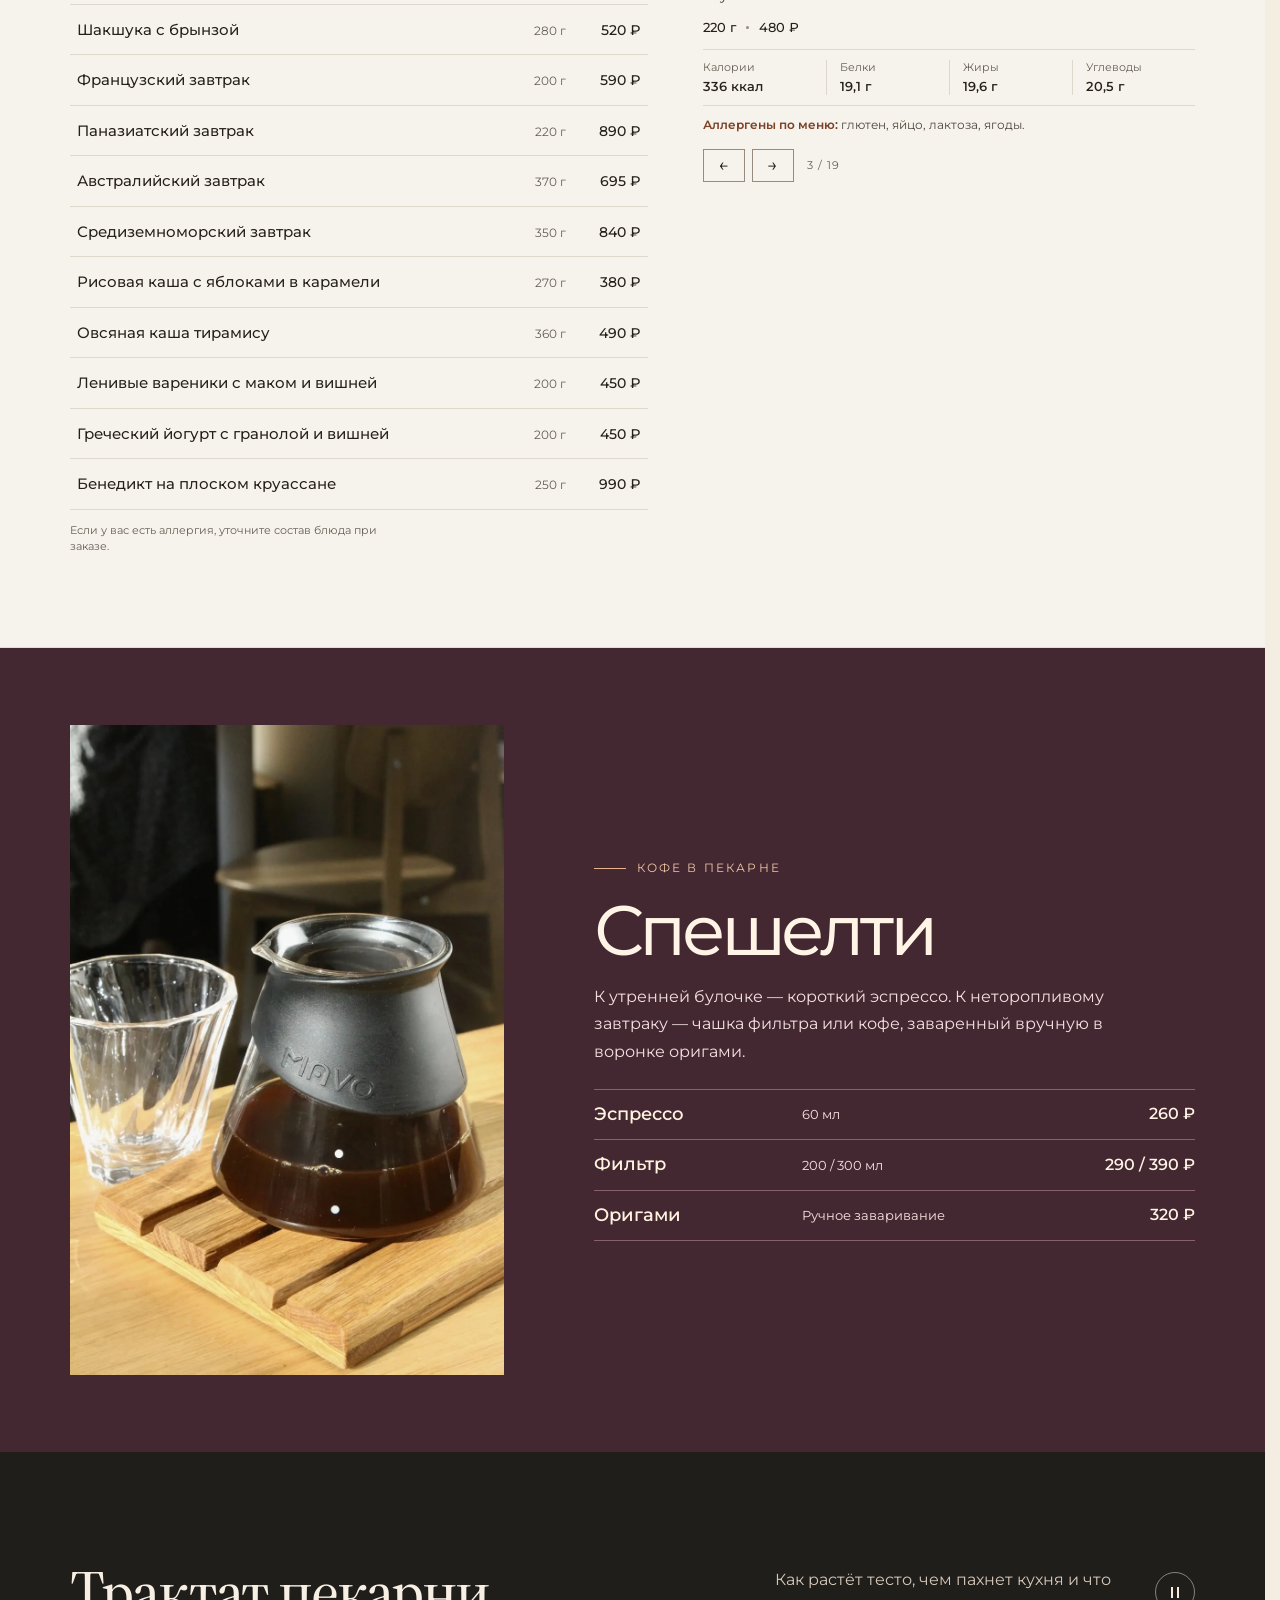
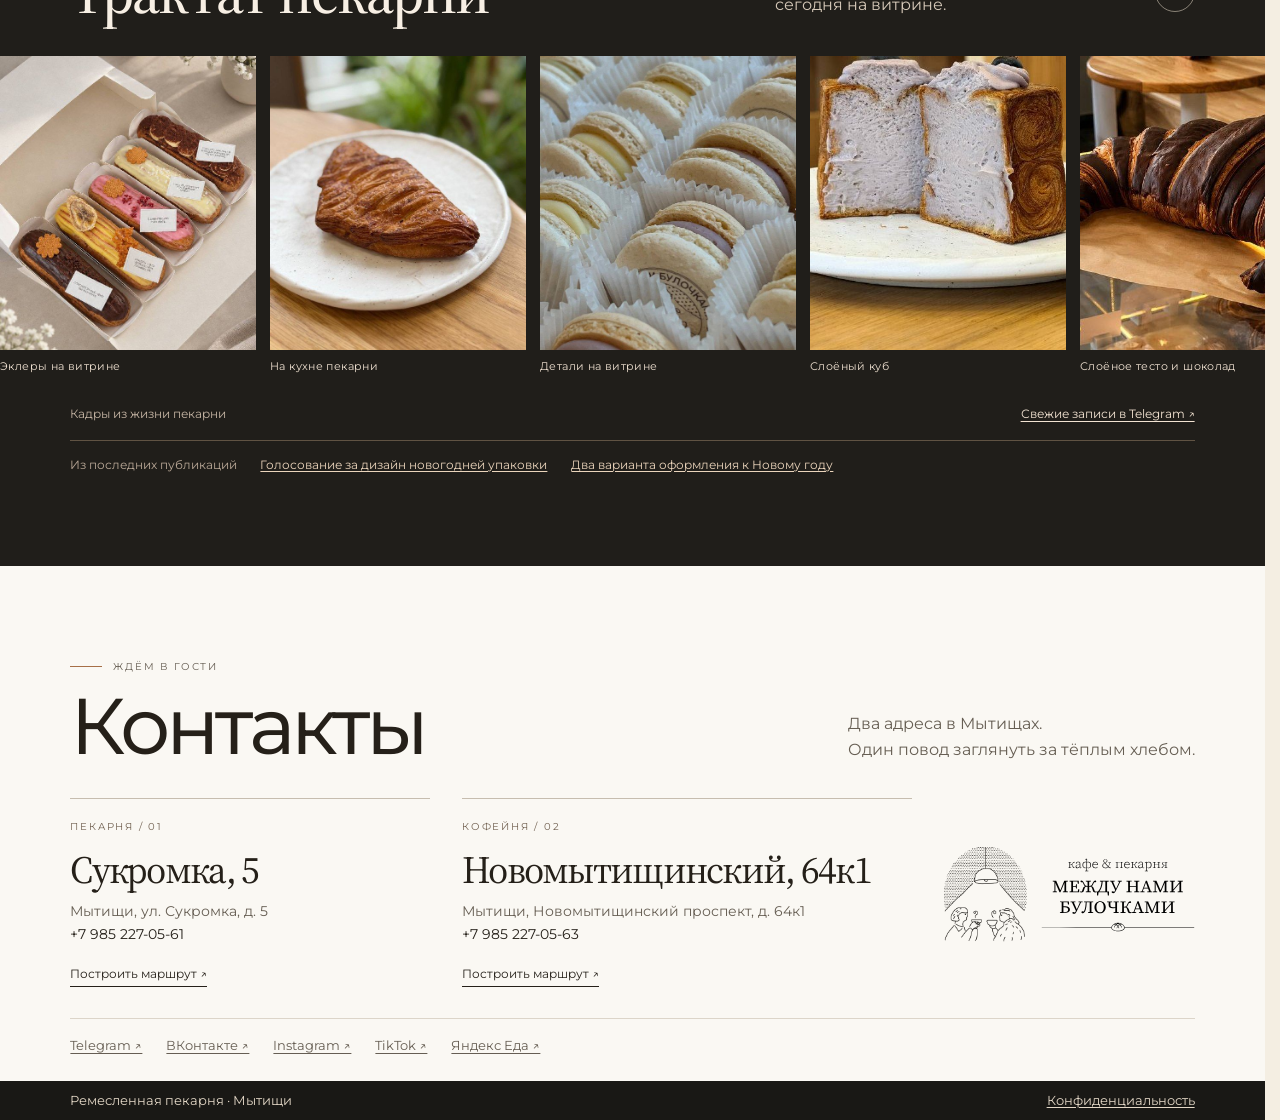
==== commit f08e428a: "Move bakery journal before contacts" ====
--- a/index.html
+++ b/index.html
@@ -103,13 +103,6 @@
   <div><dt>Яндекс Карты</dt><dd>Награда «Особенно хорошее место»</dd></div>
   <div><dt>2ГИС</dt><dd>Номинант «Лучшее кафе»</dd></div>
 </dl>
-</div></section><section id="journal" class="journal" data-area="journal"><div class="shell"><div class="journal-head"><h2>Трактат пекарни</h2><p>Как растёт тесто, чем пахнет кухня и что сегодня на витрине.</p><button class="motion-toggle reel-switch" type="button" id="reelPause" aria-label="Приостановить ленту фотографий"><span aria-hidden="true"></span></button></div></div><div class="life-film" aria-label="Фотографии из пекарни"><div id="reel" class="life-track"></div></div><div class="shell journal-foot"><span>Кадры из жизни пекарни</span><a href="https://t.me/menabu_bakery" target="_blank" rel="noopener">Свежие записи в Telegram ↗</a></div><div class="shell recent">
-  <div><span id="recent-heading">Из последних публикаций</span>
-    <ul id="recent-posts" aria-labelledby="recent-heading" data-feed="">
-      <li><a href="https://t.me/menabu_bakery/2125" target="_blank" rel="noopener">Голосование за дизайн новогодней упаковки</a></li>
-      <li><a href="https://t.me/menabu_bakery/2123" target="_blank" rel="noopener">Два варианта оформления к Новому году</a></li>
-    </ul>
-  </div>
 </div></section><section class="food" id="food" data-area="food" aria-labelledby="foodHeading"><div class="shell">
 <div class="section-label"><i></i> Кухня пекарни</div><div class="catalog-heading"><h2 id="foodHeading">Еда</h2><p>Завтраки, горячее и два вида пиццы из печи. <a href="#contacts">На Сукромке, 5.</a></p></div>
 <div class="dish-tabs" id="foodCats" role="group" aria-label="Разделы меню"></div><div class="pizza-kinds" id="pizzaKinds" role="group" aria-label="Вид пиццы" hidden></div><div class="food-section-head"><div><span class="section-label subdued" id="foodSeq">01 / 07</span><h3 id="foodTitle">Завтраки</h3></div></div>
@@ -242,6 +235,14 @@
     </div>
   </section>
 
+<section id="journal" class="journal" data-area="journal"><div class="shell"><div class="journal-head"><h2>Трактат пекарни</h2><p>Как растёт тесто, чем пахнет кухня и что сегодня на витрине.</p><button class="motion-toggle reel-switch" type="button" id="reelPause" aria-label="Приостановить ленту фотографий"><span aria-hidden="true"></span></button></div></div><div class="life-film" aria-label="Фотографии из пекарни"><div id="reel" class="life-track"></div></div><div class="shell journal-foot"><span>Кадры из жизни пекарни</span><a href="https://t.me/menabu_bakery" target="_blank" rel="noopener">Свежие записи в Telegram ↗</a></div><div class="shell recent">
+  <div><span id="recent-heading">Из последних публикаций</span>
+    <ul id="recent-posts" aria-labelledby="recent-heading" data-feed="">
+      <li><a href="https://t.me/menabu_bakery/2125" target="_blank" rel="noopener">Голосование за дизайн новогодней упаковки</a></li>
+      <li><a href="https://t.me/menabu_bakery/2123" target="_blank" rel="noopener">Два варианта оформления к Новому году</a></li>
+    </ul>
+  </div>
+</div></section>
 <section id="contacts" class="contacts" data-area="contacts"><div class="shell"><div class="section-label"><i></i> Ждём в гости</div><div class="catalog-heading"><h2>Контакты</h2><p>Два адреса в Мытищах.<br>Один повод заглянуть за тёплым хлебом.</p></div><div class="addresses"><article><span class="section-label subdued">Пекарня / 01</span><h3>Сукромка, 5</h3><p>Мытищи, ул. Сукромка, д. 5</p><a class="phone" href="tel:+79852270561">+7 985 227-05-61</a><a class="textlink" target="_blank" rel="noopener" href="https://yandex.ru/maps/?text=%D0%9C%D1%8B%D1%82%D0%B8%D1%89%D0%B8%2C%20%D1%83%D0%BB.%20%D0%A1%D1%83%D0%BA%D1%80%D0%BE%D0%BC%D0%BA%D0%B0%2C%20%D0%B4.%205">Построить маршрут ↗</a></article><article><span class="section-label subdued">Кофейня / 02</span><h3>Новомытищинский, 64к1</h3><p>Мытищи, Новомытищинский проспект, д. 64к1</p><a class="phone" href="tel:+79852270563">+7 985 227-05-63</a><a class="textlink" target="_blank" rel="noopener" href="https://yandex.ru/maps/?text=%D0%9C%D1%8B%D1%82%D0%B8%D1%89%D0%B8%2C%20%D0%9D%D0%BE%D0%B2%D0%BE%D0%BC%D1%8B%D1%82%D0%B8%D1%89%D0%B8%D0%BD%D1%81%D0%BA%D0%B8%D0%B9%20%D0%BF%D1%80%D0%BE%D1%81%D0%BF%D0%B5%D0%BA%D1%82%2C%20%D0%B4.%2064%D0%BA1">Построить маршрут ↗</a></article>
     <a href="#top" class="contact-brand" aria-label="Между Нами Булочками — на главную">
       <span class="contact-art" aria-hidden="true"><img src="muka/brand-illustration.png" alt="" width="248" height="360" loading="lazy"></span>
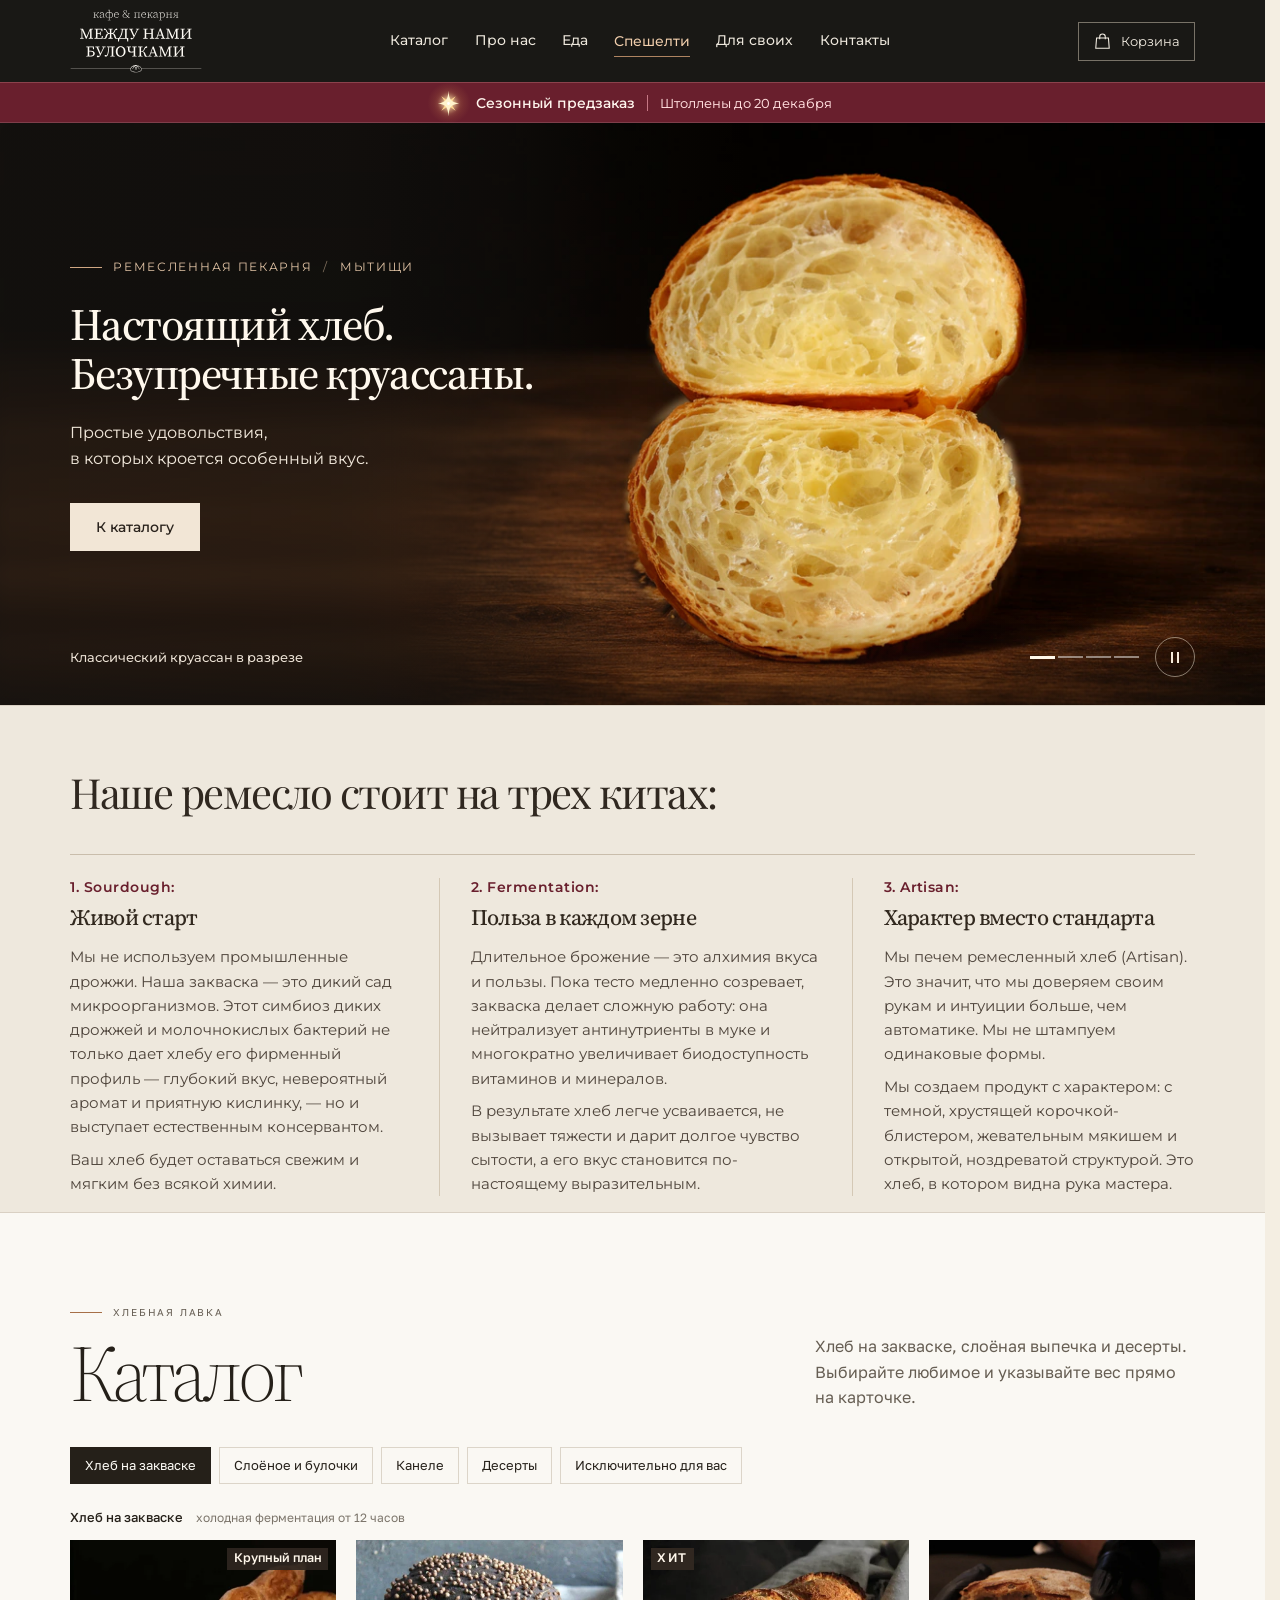
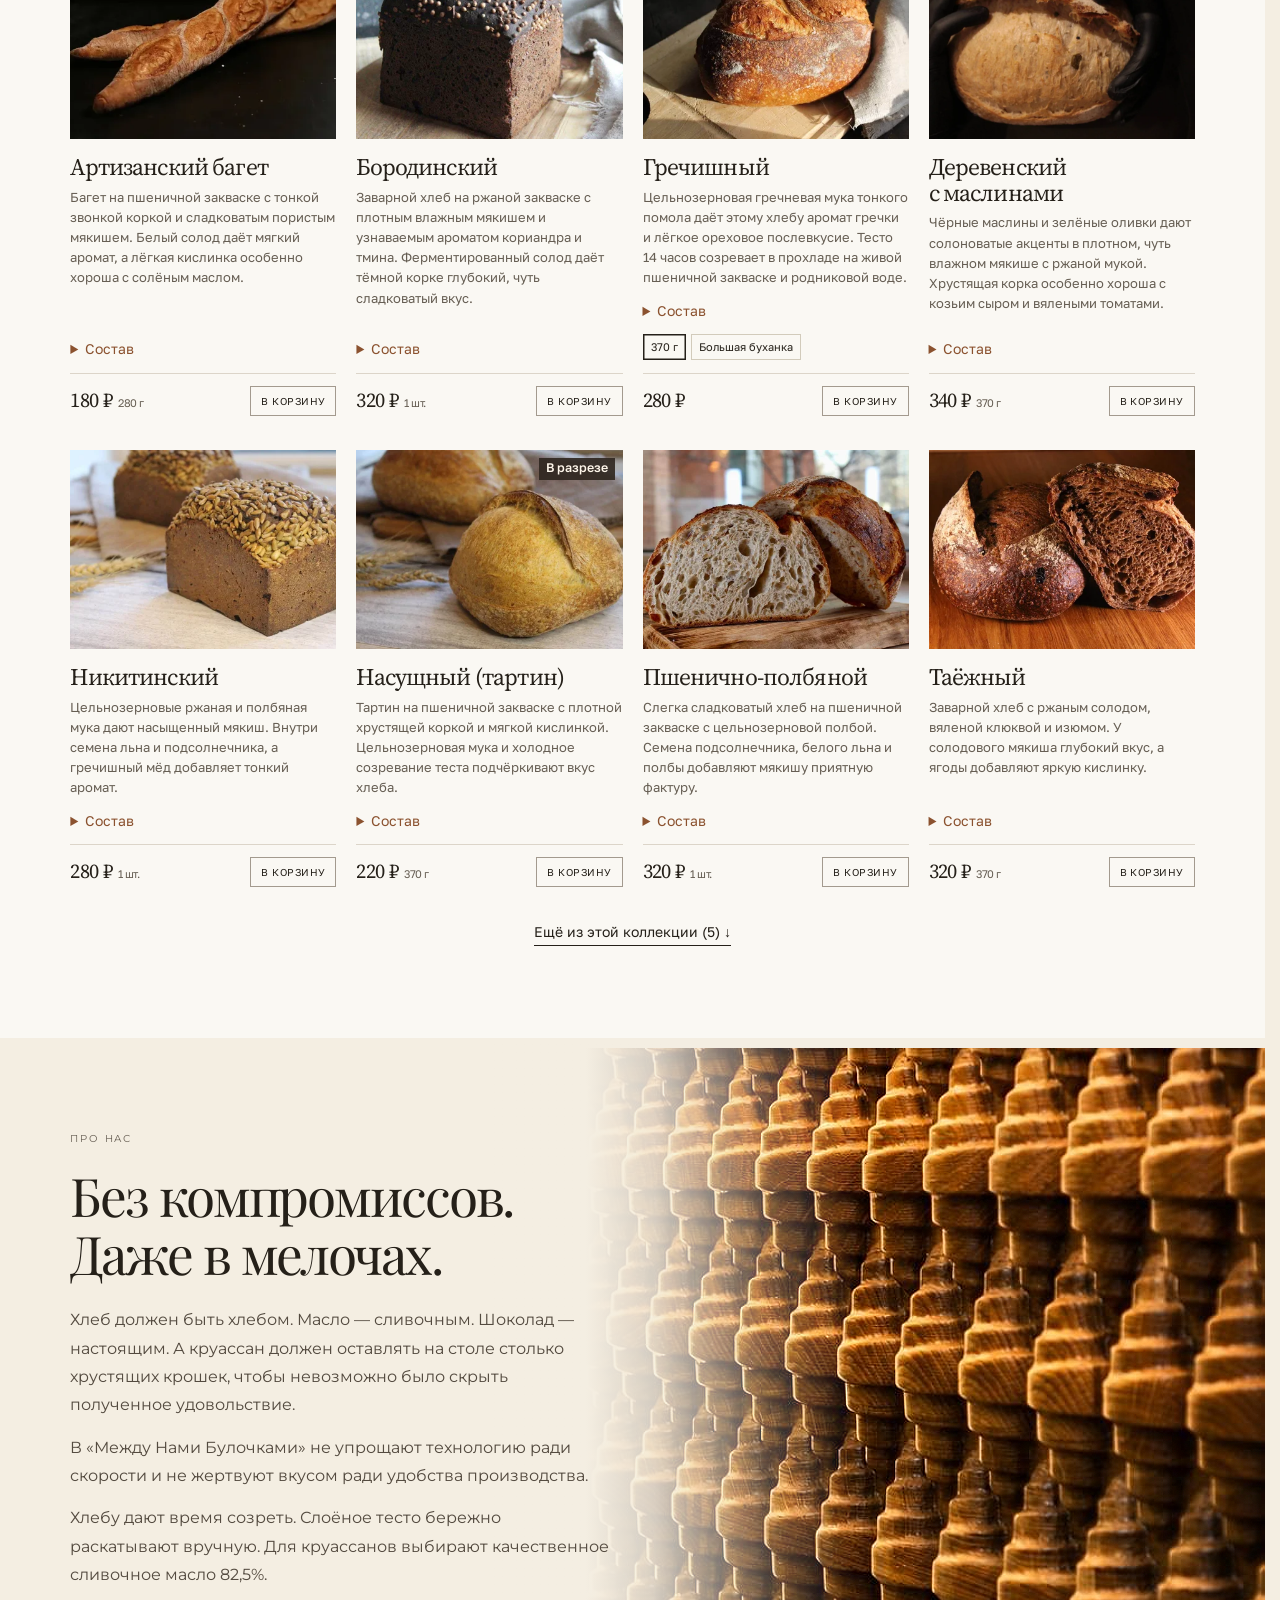
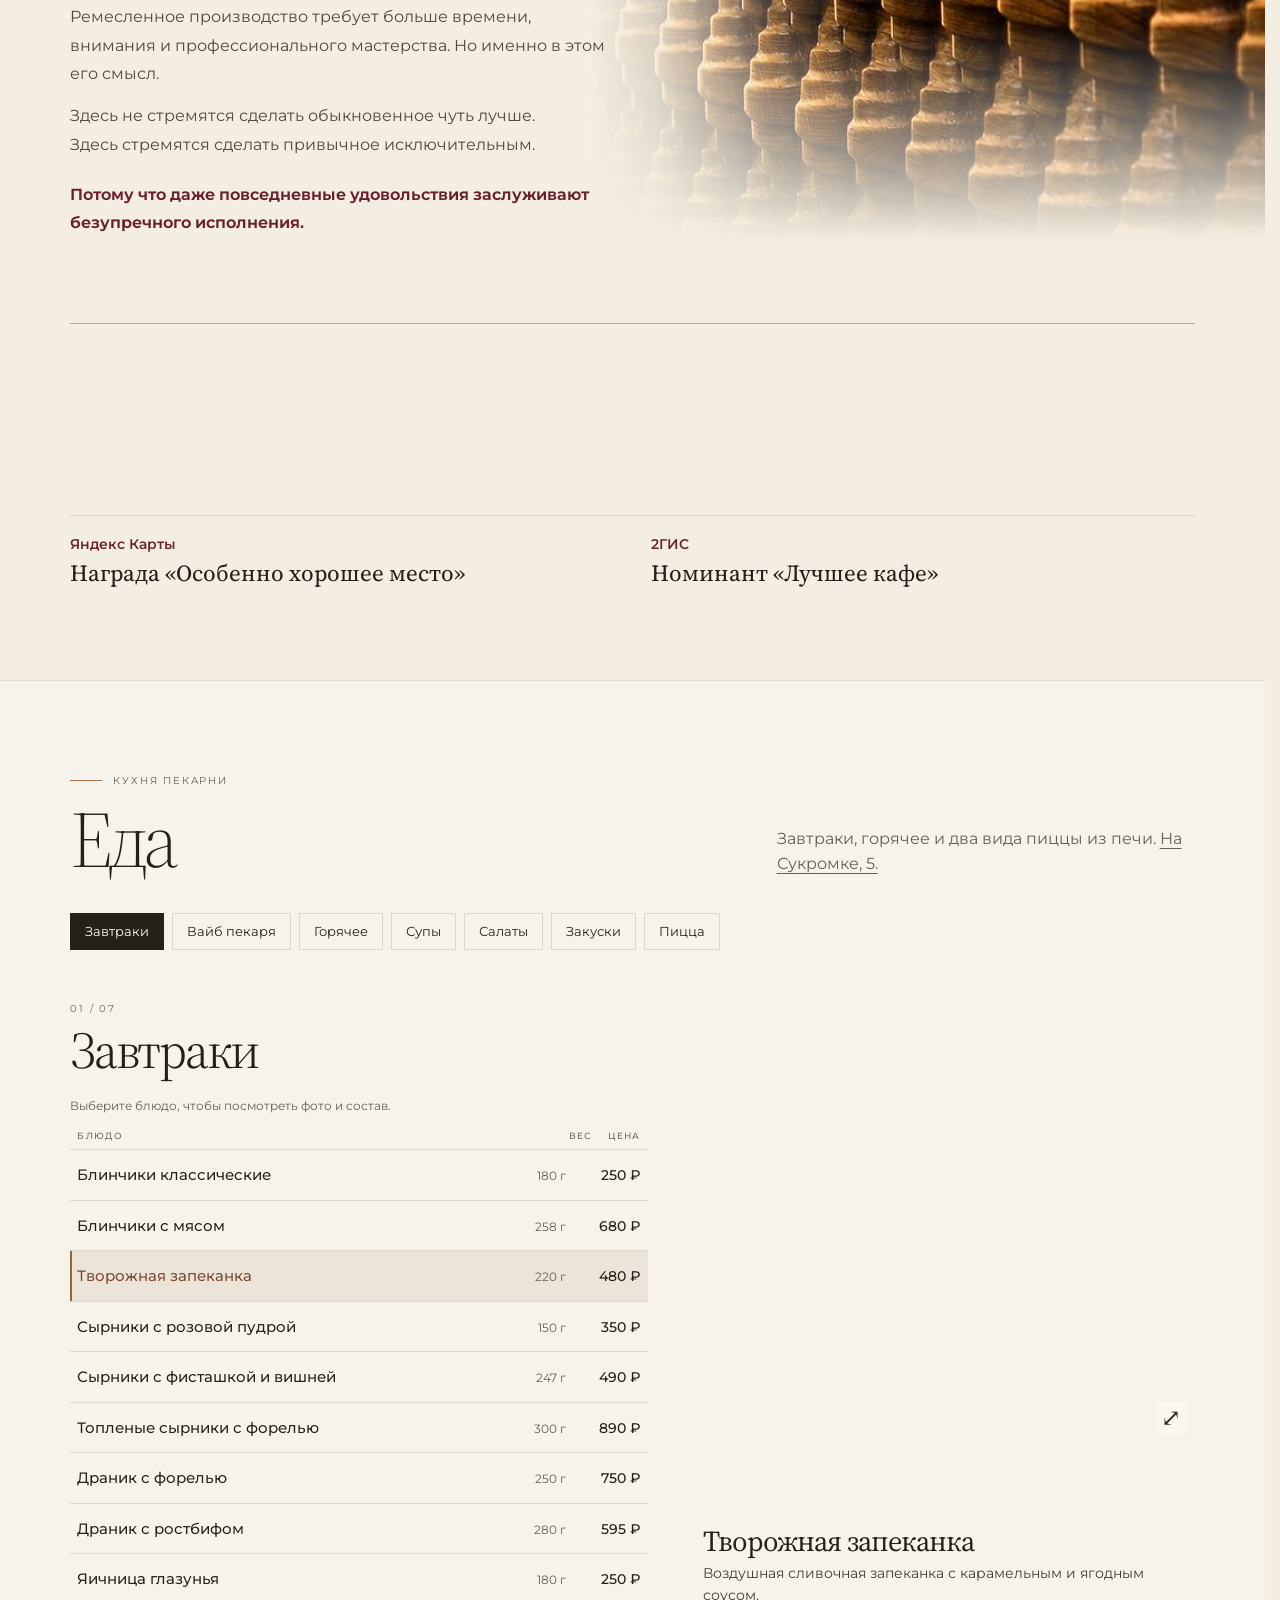
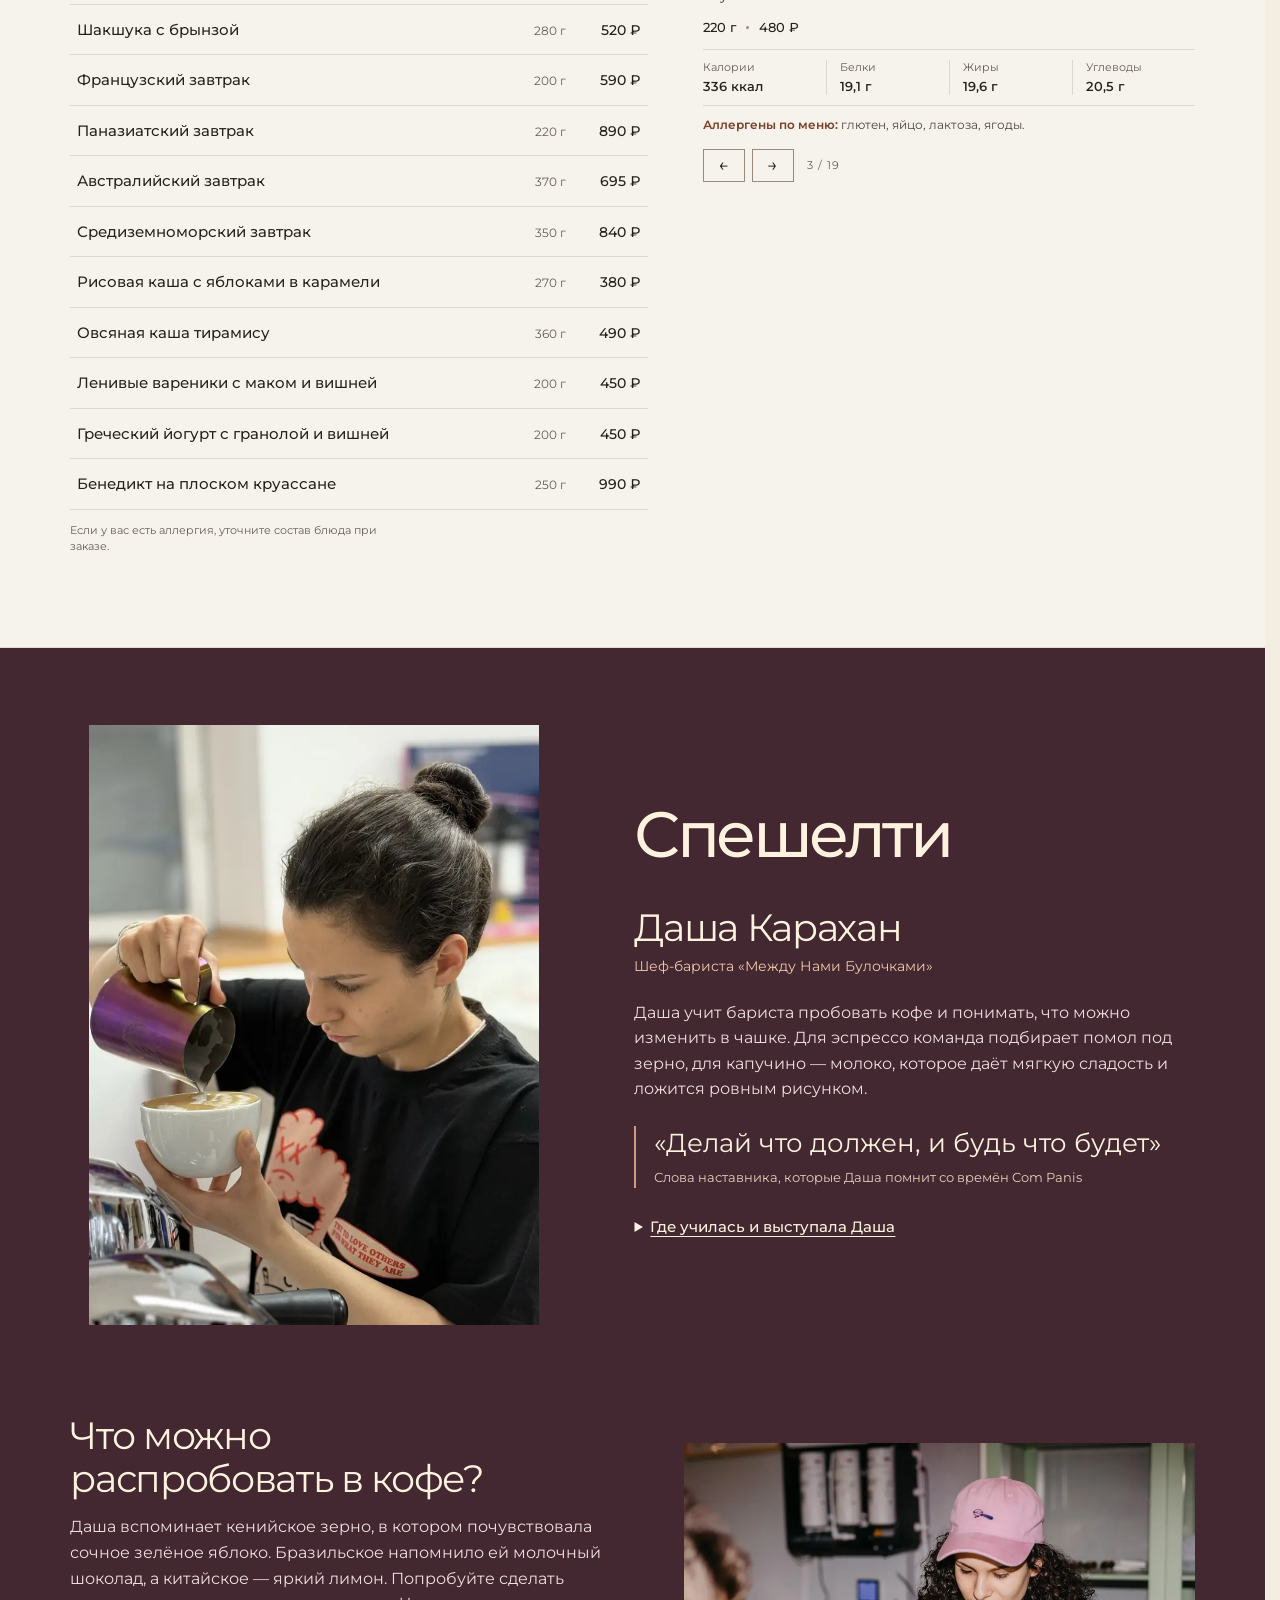
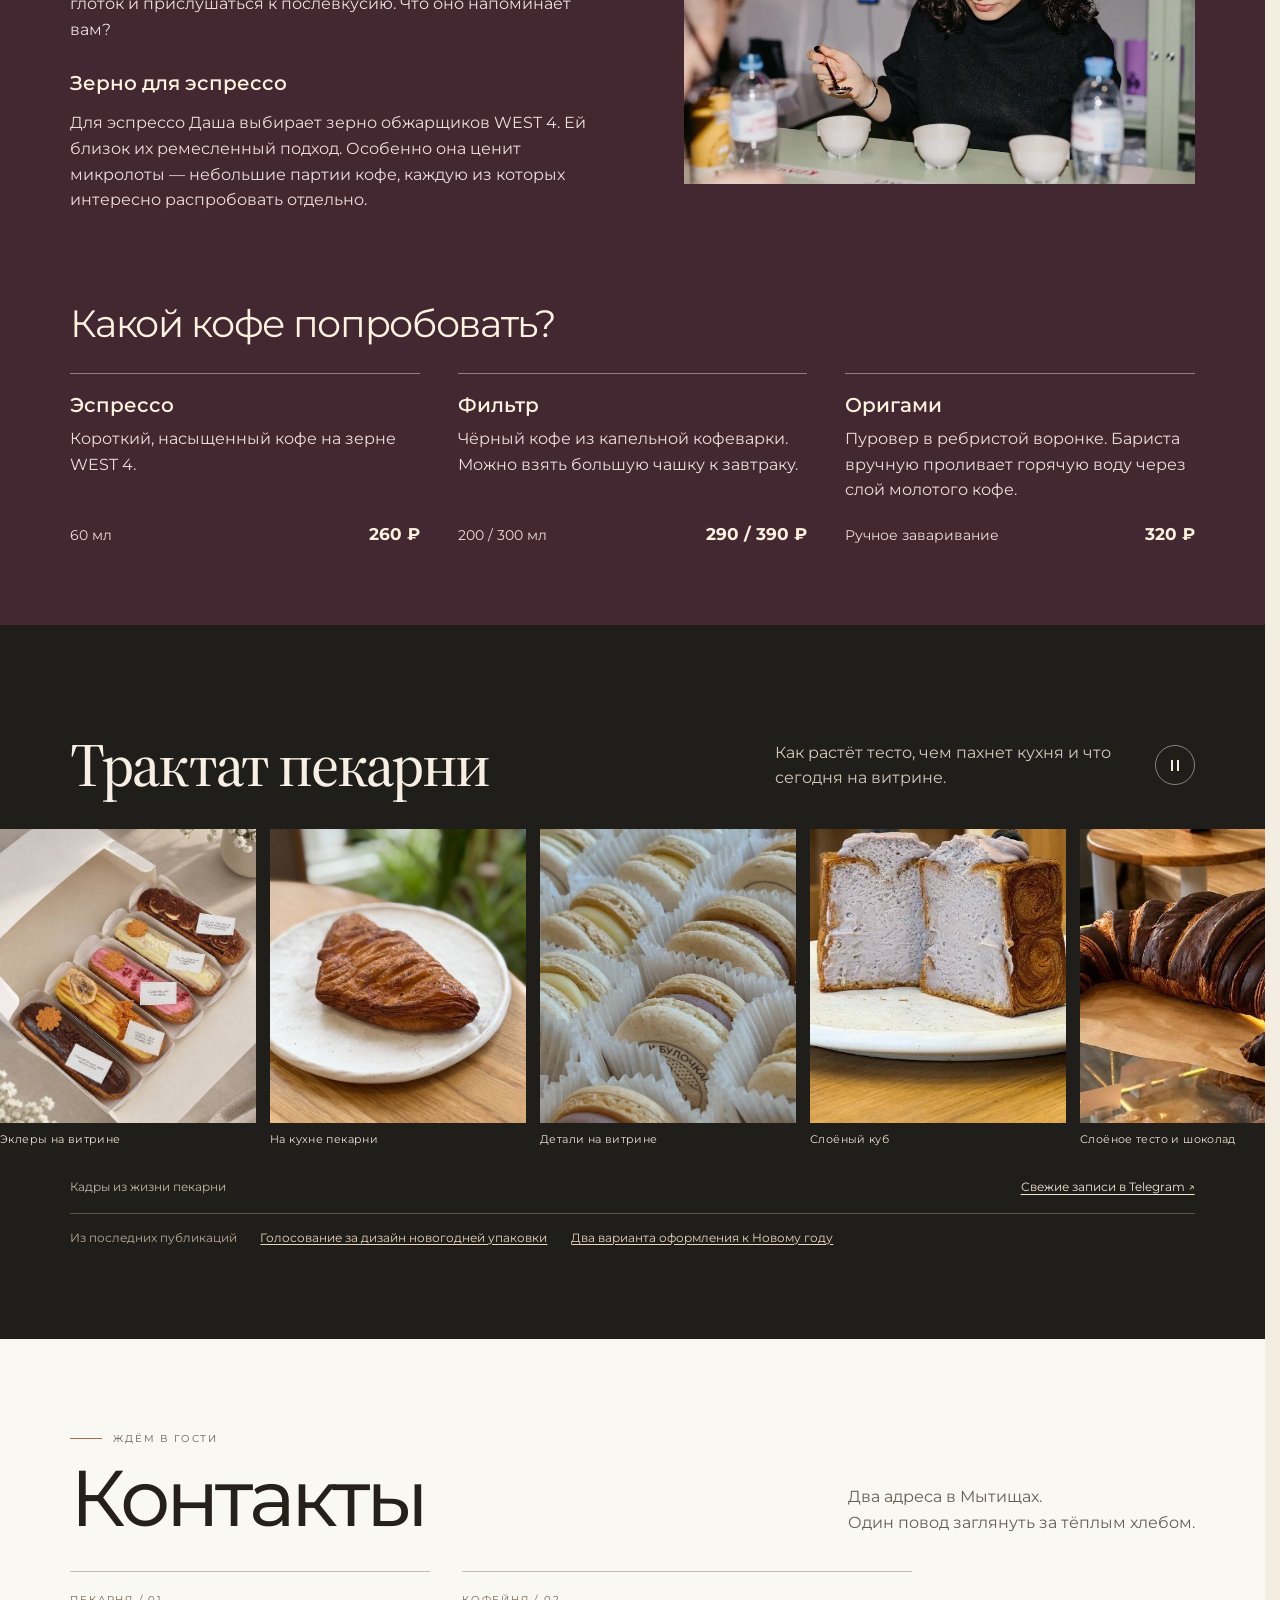
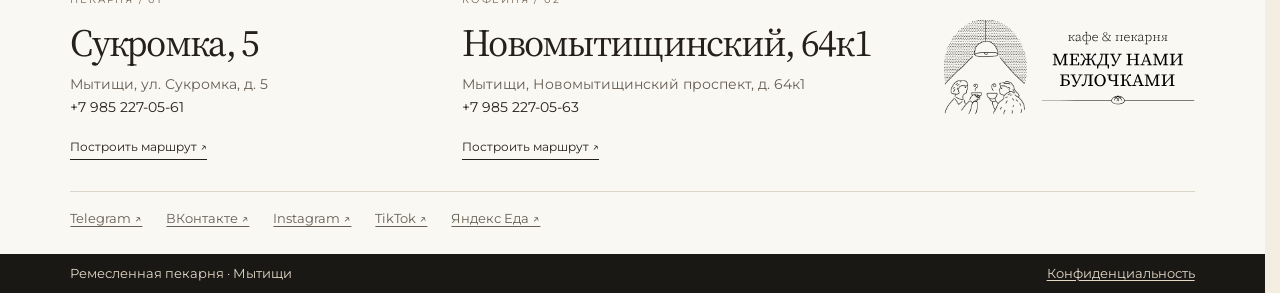
==== commit 78772f0b: "Познакомить гостей с шеф-бариста Дашей Карахан в разделе «Спешелти»" ====
--- a/index.html
+++ b/index.html
@@ -1,5 +1,6 @@
 <!doctype html>
-<html lang="ru" data-theme="light" data-mode="long"><head><meta charset="utf-8"><meta name="viewport" content="width=device-width,initial-scale=1,viewport-fit=cover"><meta name="theme-color" content="#191713"><meta name="description" content="Между Нами Булочками — ремесленная пекарня в Мытищах. Хлеб на закваске, слоёная выпечка и завтраки. Каталог, меню на Сукромке и адреса пекарни и кофейни."><title>Между Нами Булочками — ремесленная пекарня в Мытищах</title><link rel="icon" href="muka/favicon.png" type="image/png"><link rel="preload" href="muka/serif.woff" as="font" type="font/woff" crossorigin=""><link rel="stylesheet" href="classic-base.css"><link rel="stylesheet" href="muka.css?v=food-photo-layout-1"><link rel="preload" as="image" href="muka/hero/croissant-layers-900.webp" imagesrcset="muka/hero/croissant-layers-900.webp 900w, muka/hero/croissant-layers-1560.webp 1560w, muka/hero/croissant-layers-2640.webp 2640w" imagesizes="(max-width: 760px) 100vw, (pointer: coarse) and (max-width: 1000px) and (max-height: 520px) 100vw, (min-width: 1970px) 1344px, 69vw" fetchpriority="high"><link rel="stylesheet" href="bakery.css?v=partner-editorial"><link rel="stylesheet" href="photography.css?v=founder-copy-1"></head><body><svg width="0" height="0" style="position:absolute" aria-hidden="true">
+<html lang="ru" data-theme="light" data-mode="long"><head><meta charset="utf-8"><meta name="viewport" content="width=device-width,initial-scale=1,viewport-fit=cover"><meta name="theme-color" content="#191713"><meta name="description" content="Между Нами Булочками — ремесленная пекарня в Мытищах. Хлеб на закваске, слоёная выпечка и завтраки. Каталог, меню на Сукромке и адреса пекарни и кофейни."><title>Между Нами Булочками — ремесленная пекарня в Мытищах</title><link rel="icon" href="muka/favicon.png" type="image/png"><link rel="preload" href="muka/serif.woff" as="font" type="font/woff" crossorigin=""><link rel="stylesheet" href="classic-base.css"><link rel="stylesheet" href="muka.css?v=food-photo-layout-1"><link rel="preload" as="image" href="muka/hero/croissant-layers-900.webp" imagesrcset="muka/hero/croissant-layers-900.webp 900w, muka/hero/croissant-layers-1560.webp 1560w, muka/hero/croissant-layers-2640.webp 2640w" imagesizes="(max-width: 760px) 100vw, (pointer: coarse) and (max-width: 1000px) and (max-height: 520px) 100vw, (min-width: 1970px) 1344px, 69vw" fetchpriority="high"><link rel="stylesheet" href="bakery.css?v=partner-editorial"><link rel="stylesheet" href="photography.css?v=founder-copy-1"><link rel="stylesheet" href="specialty.css">
+</head><body><svg width="0" height="0" style="position:absolute" aria-hidden="true">
   <defs>
     <filter id="greek-salad-light" color-interpolation-filters="sRGB">
       <feComponentTransfer>
@@ -115,13 +116,41 @@
 <p class="nutrition-note" id="dishNutritionNote" hidden>Вес порции и КБЖУ в меню пекарни не указаны.</p><p class="dish-allergy"><strong>Аллергены по меню:</strong> <span id="dishAllergens"></span></p>
 <div class="dish-pager"><button id="prevDish" type="button" aria-label="Предыдущее блюдо">←</button><button id="nextDish" type="button" aria-label="Следующее блюдо">→</button><span id="dishCounter"></span></div>
 </article></div></div><span class="visually-hidden" id="dishStatus" role="status" aria-live="polite"></span></div></section><section class="specialty" id="specialty" data-area="specialty" aria-labelledby="specialtyHeading">
- <div class="shell coffee-layout"><figure class="coffee-photo"><img src="muka/coffee/filter.webp" alt="Стеклянный сервер с кофе и стакан на деревянной стойке пекарни" loading="lazy" width="633" height="950"></figure>
- <div class="coffee-copy"><div class="section-label"><i></i> Кофе в пекарне</div><h2 id="specialtyHeading">Спешелти</h2>
- <p class="coffee-intro">К утренней булочке — короткий эспрессо. К неторопливому завтраку — чашка фильтра или кофе, заваренный вручную в воронке оригами.</p>
- <dl class="coffee-list"><div><dt>Эспрессо</dt><dd><span>60 мл</span><b>260 ₽</b></dd></div>
- <div><dt>Фильтр</dt><dd><span>200 / 300 мл</span><b>290 / 390 ₽</b></dd></div>
- <div><dt>Оригами</dt><dd><span>Ручное заваривание</span><b>320 ₽</b></dd></div></dl>
- </div></div></section><section class="block season" id="stollen" data-area="stollen">
+  <div class="shell sp-shell">
+    <div class="sp-lead">
+      <figure class="sp-photo">
+        <img src="muka/coffee/dasha-latte.webp" width="750" height="1000" loading="lazy" alt="Даша тонкой струйкой молока выводит рисунок на поверхности кофе">
+      </figure>
+      <div class="sp-story">
+        <h2 id="specialtyHeading">Спешелти</h2>
+        <p class="sp-name">Даша Карахан</p>
+        <p class="sp-role">Шеф-бариста «Между Нами Булочками»</p>
+        <p>Даша учит бариста пробовать кофе и понимать, что можно изменить в чашке. Для эспрессо команда подбирает помол под зерно, для капучино — молоко, которое даёт мягкую сладость и ложится ровным рисунком.</p>
+        <blockquote>«Делай что должен, и будь что будет»<cite>Слова наставника, которые Даша помнит со времён Com Panis</cite></blockquote>
+        <details><summary>Где училась и выступала Даша</summary>
+          <p>В школе Новикова Даша прошла курс «Старший официант». В GG Кофе училась различать вкусы и ароматы, а сложные рисунки молоком осваивала у Майи Михайловой, чемпионки России по латте-арту.</p>
+          <p>Участвовала в Insane Latte Art, дружеском Ninja Latte Art и LAB 81.</p>
+        </details>
+      </div>
+    </div>
+    <div class="sp-grain">
+      <div><h3>Что можно распробовать в кофе?</h3>
+        <p>Даша вспоминает кенийское зерно, в котором почувствовала сочное зелёное яблоко. Бразильское напомнило ей молочный шоколад, а китайское — яркий лимон. Попробуйте сделать глоток и прислушаться к послевкусию. Что оно напоминает вам?</p>
+        <h4>Зерно для эспрессо</h4>
+        <p>Для эспрессо Даша выбирает зерно обжарщиков WEST&nbsp;4. Ей близок их ремесленный подход. Особенно она ценит микролоты — небольшие партии кофе, каждую из которых интересно распробовать отдельно.</p>
+      </div>
+      <figure class="sp-photo"><img src="muka/coffee/dasha-tasting.webp" width="1000" height="667" alt="Даша сравнивает образцы кофе за дегустационным столом" loading="lazy"></figure>
+    </div>
+    <div class="sp-menu">
+      <h3>Какой кофе попробовать?</h3>
+      <dl class="sp-drinks">
+        <div><dt>Эспрессо</dt><dd>Короткий, насыщенный кофе на зерне WEST&nbsp;4.</dd><dd class="sp-price">60 мл <b>260 ₽</b></dd></div>
+        <div><dt>Фильтр</dt><dd>Чёрный кофе из капельной кофеварки. Можно взять большую чашку к завтраку.</dd><dd class="sp-price">200 / 300 мл <b>290 / 390 ₽</b></dd></div>
+        <div><dt>Оригами</dt><dd>Пуровер в ребристой воронке. Бариста вручную проливает горячую воду через слой молотого кофе.</dd><dd class="sp-price">Ручное заваривание <b>320 ₽</b></dd></div>
+      </dl>
+    </div>
+  </div>
+</section><section class="block season" id="stollen" data-area="stollen">
     <div class="wrap">
       <a class="back" href="#catalog">← Вернуться в каталог</a>
       <div class="sugar-stage"><div class="eyebrow">Новый год · сезонный предзаказ</div><h2>Штоллен</h2></div><p class="sugar-intro">Выберите вкус, вес и дату выдачи. Состав и варианты можно посмотреть в карточке ниже.</p>
--- a/specialty.css
+++ b/specialty.css
@@ -0,0 +1,52 @@
+.specialty .sp-shell {
+  display: grid;
+  gap: clamp(48px, 7vw, 100px);
+}
+.sp-lead, .sp-grain {
+  display: grid;
+  grid-template-columns: minmax(0, .87fr) minmax(0, 1fr);
+  gap: clamp(28px, 6vw, 96px);
+  align-items: center;
+}
+.sp-photo { margin: 0; }
+.sp-photo img { display: block; width: 100%; height: auto; }
+.sp-lead .sp-photo { width: min(100%, 450px); margin-inline: auto; }
+.specialty h2, .specialty h3, .specialty h4, .specialty p { margin: 0; }
+.specialty h2 {
+  font: 480 clamp(44px, 5vw, 76px)/1.05 var(--sans);
+  letter-spacing: -.055em;
+  margin-bottom: clamp(20px, 3vw, 40px);
+}
+.specialty h3, .specialty .sp-name {
+  font: 400 clamp(27px, 3vw, 46px)/1.12 var(--sans);
+  letter-spacing: -.035em;
+}
+.specialty h4, .sp-drinks dt { font: 550 20px/1.3 var(--sans); margin-top: 1.4em; }
+.specialty p, .sp-drinks dd {
+  font: 400 16px/1.6 var(--sans);
+  color: #f0dede;
+  max-width: 56ch;
+}
+.specialty .sp-name { color: #fff3df; }
+.specialty .sp-role { color: #efc9aa; font-size: 14px; margin: 6px 0 22px; }
+.sp-story blockquote {
+  margin: 24px 0 16px; padding-inline-start: 18px; border-inline-start: 2px solid #ce9d81;
+  font: 400 clamp(19px, 2vw, 26px)/1.35 var(--sans);
+}
+.sp-story cite { display: block; margin-top: 8px; font: 400 13px/1.5 var(--sans); color: #edccbc; }
+.sp-story summary { cursor: pointer; padding-block: 12px; font: 500 15px/1.4 var(--sans); text-decoration: underline; text-underline-offset: 4px; }
+.sp-story summary:focus-visible { outline: 2px solid currentColor; outline-offset: 3px; }
+.sp-story details p + p { margin-top: 8px; }
+.sp-grain { grid-template-columns: minmax(0, 1fr) minmax(0, .95fr); }
+.sp-grain h3 + p, .sp-grain h4 + p { margin-top: 14px; }
+.sp-drinks { display: grid; grid-template-columns: repeat(3, minmax(0, 1fr)); gap: clamp(20px, 3vw, 48px); margin: 28px 0 0; }
+.sp-drinks > div { display: flex; flex-direction: column; border-top: 1px solid #9f7883; }
+.sp-drinks dt { margin: 18px 0 8px; }
+.sp-drinks dd { margin: 0; }
+.sp-drinks .sp-price { display: flex; align-items: baseline; justify-content: space-between; gap: 8px; flex-wrap: wrap; padding-top: 18px; margin-top: auto; font-size: 14px; }
+.sp-price b { font-size: 17px; color: #fff3df; white-space: nowrap; }
+@media (max-width: 760px) {
+  .sp-lead, .sp-grain, .sp-drinks { grid-template-columns: minmax(0, 1fr); }
+  .sp-lead .sp-photo { width: min(100%, 360px); }
+  .sp-drinks { gap: 26px; }
+}
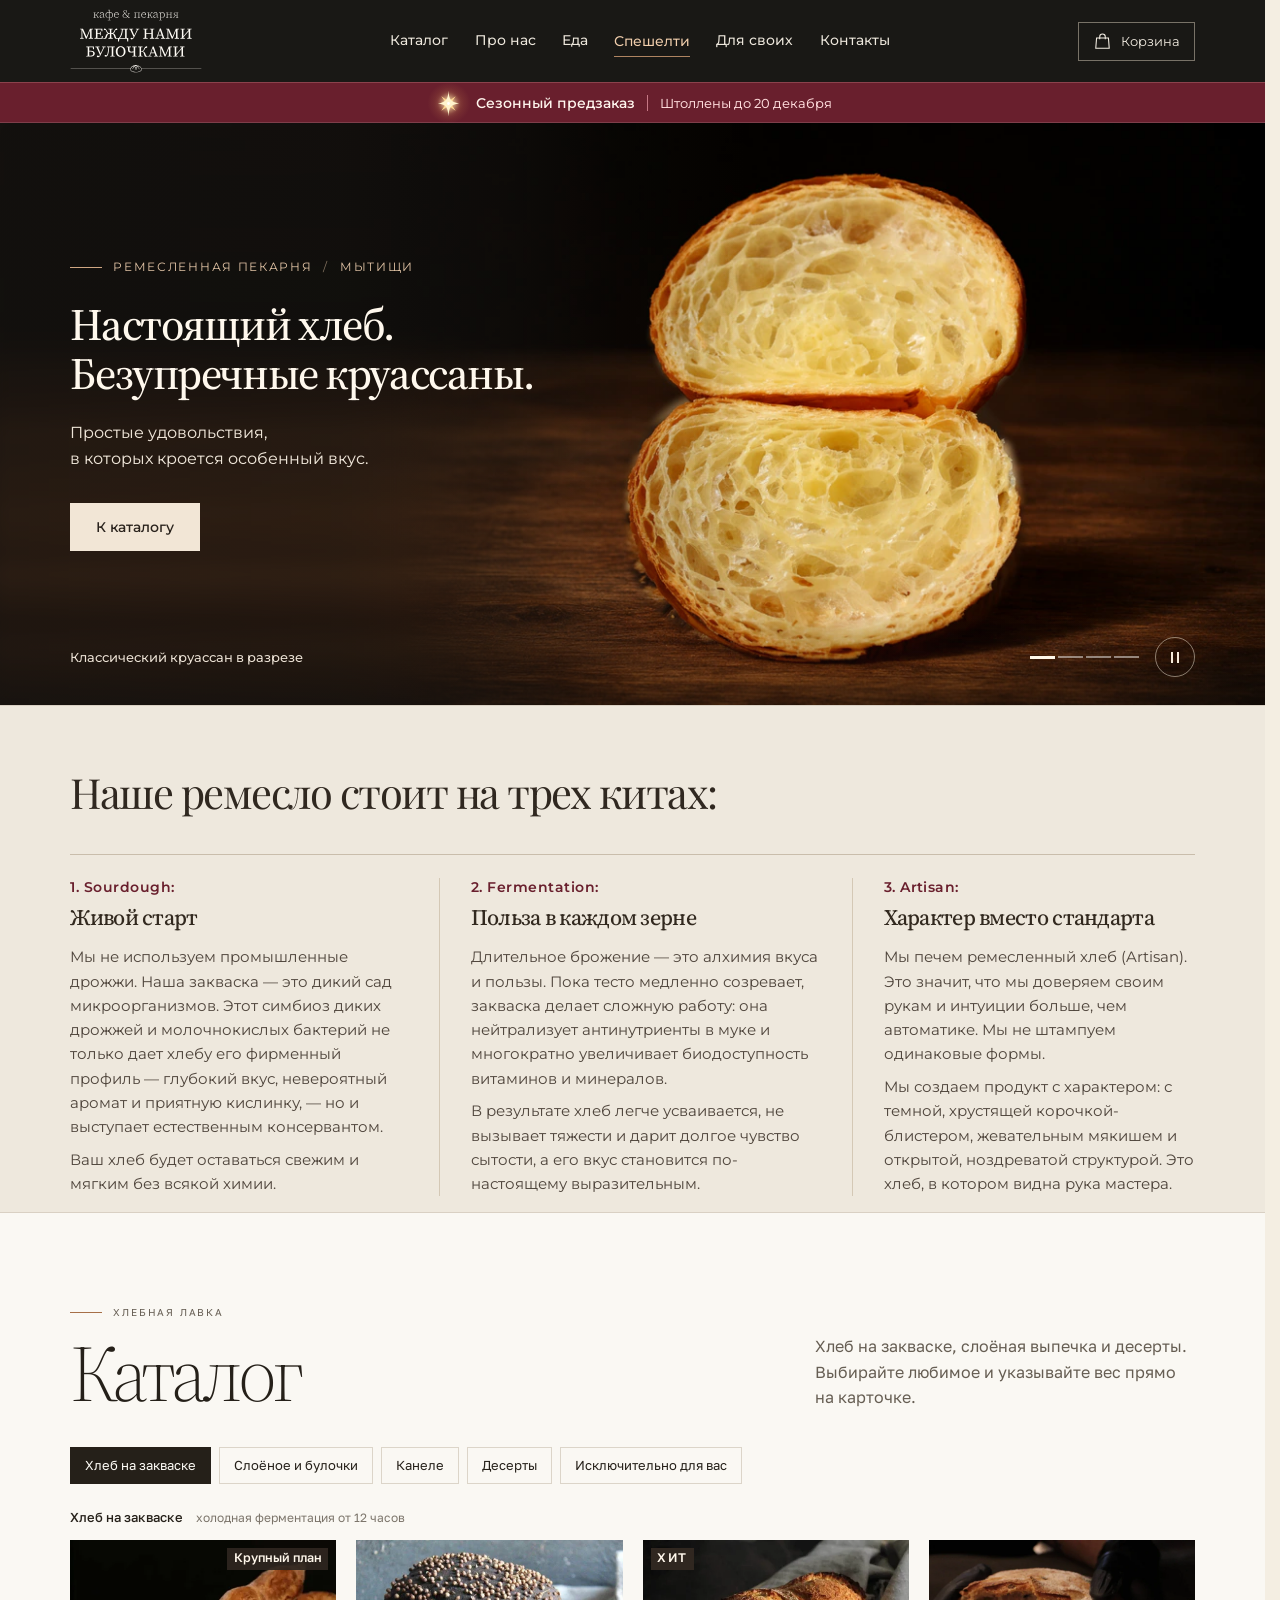
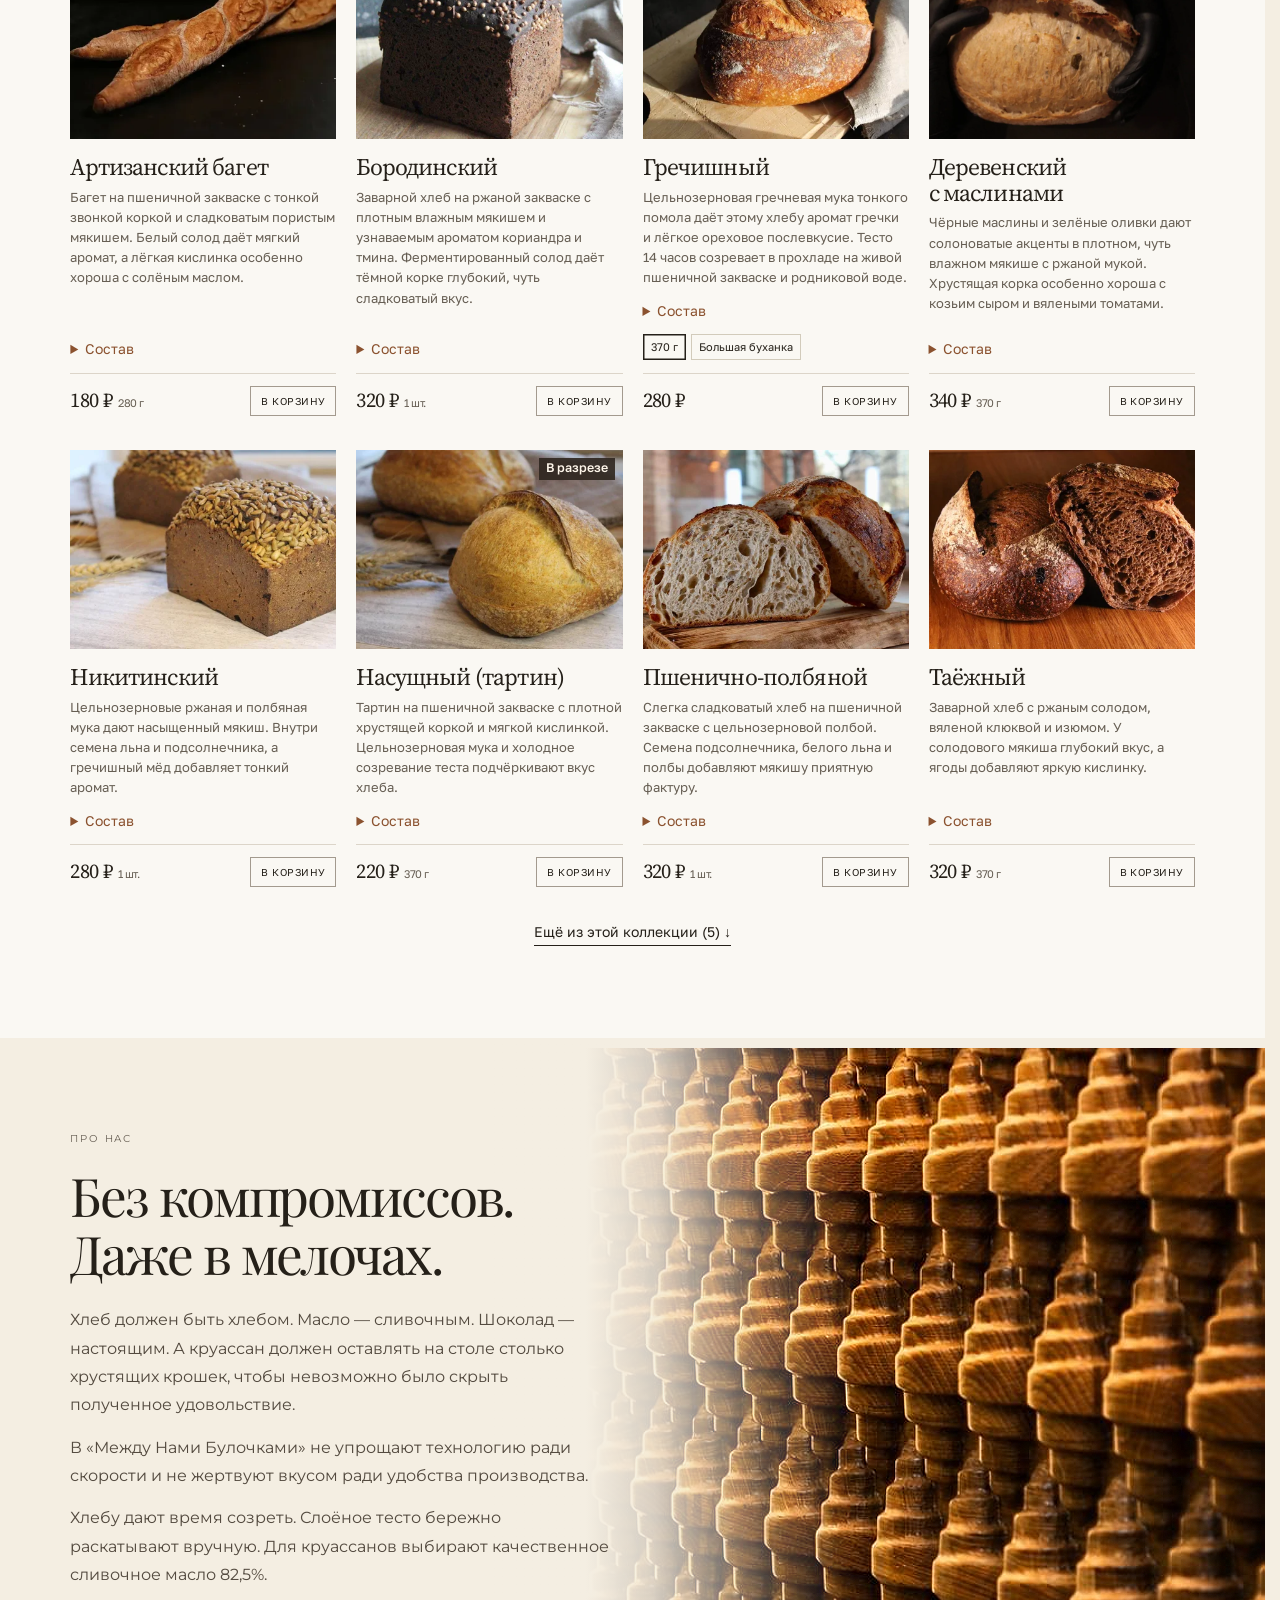
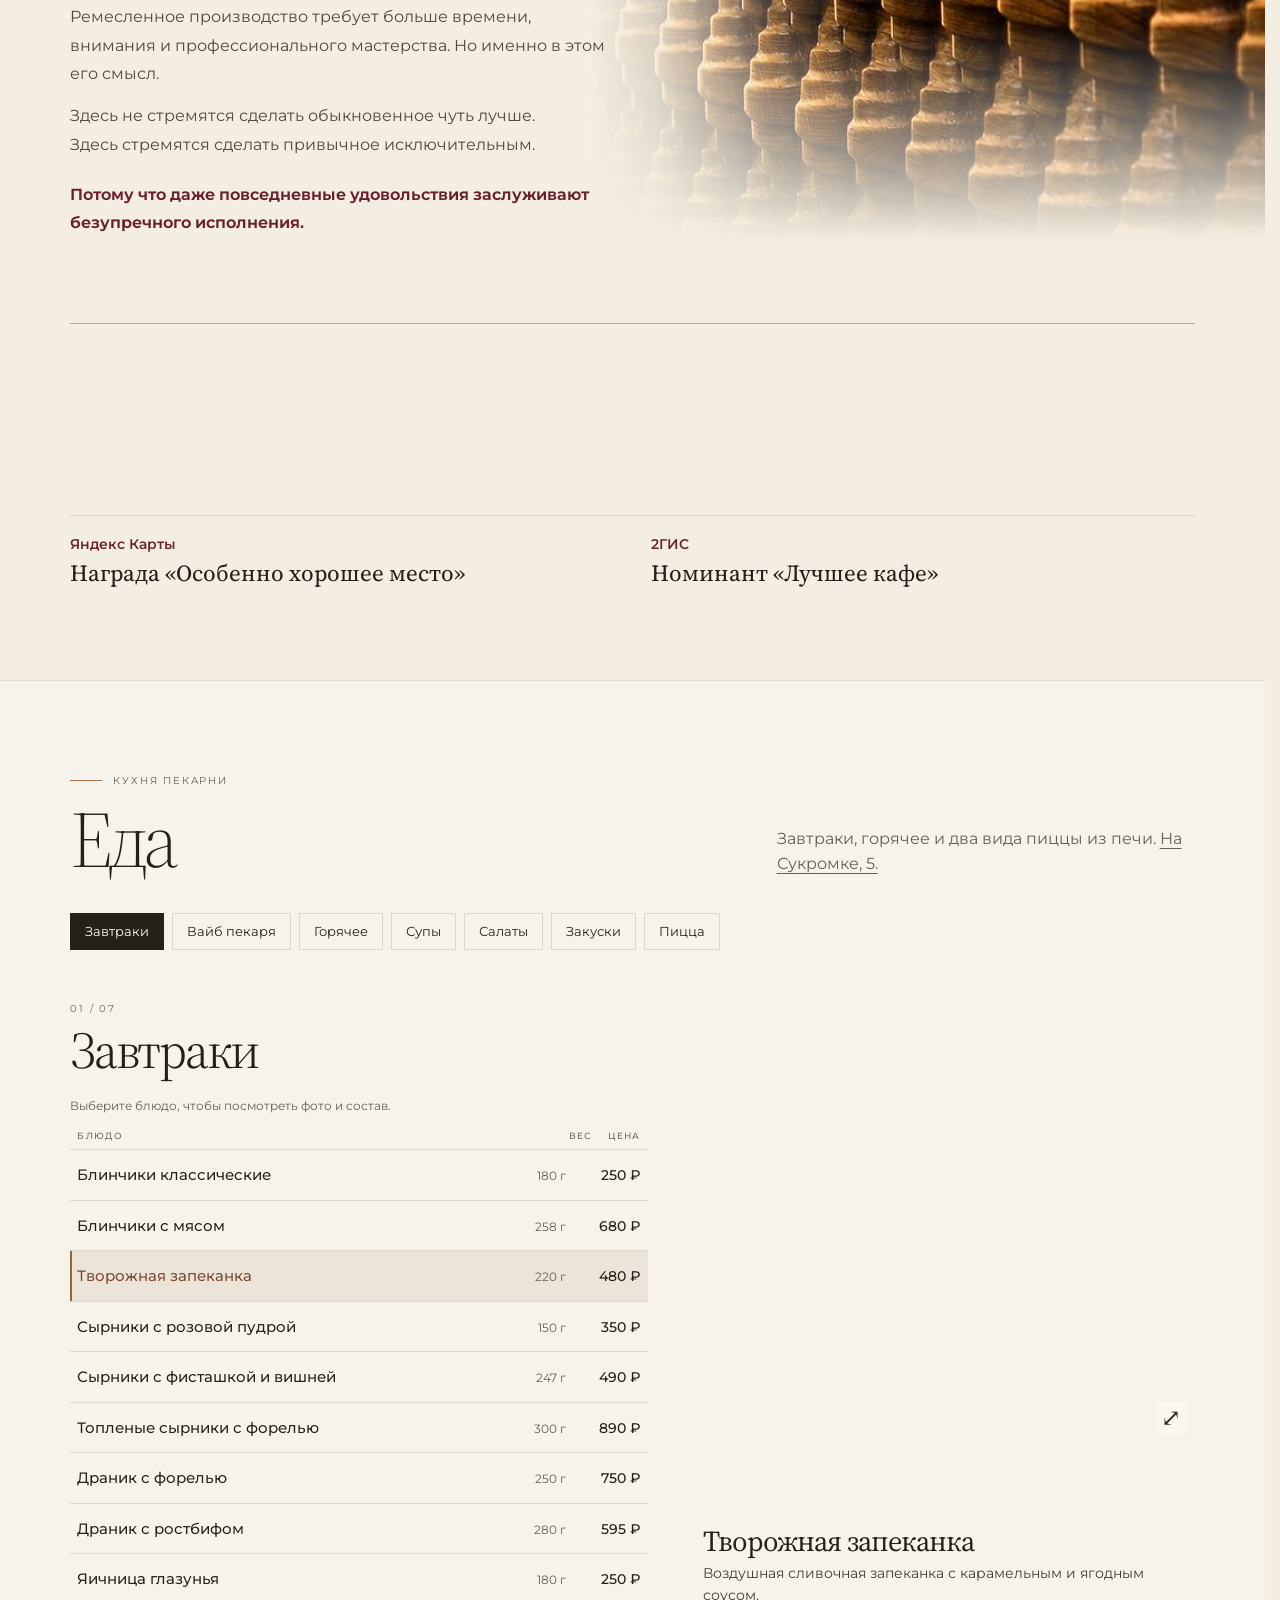
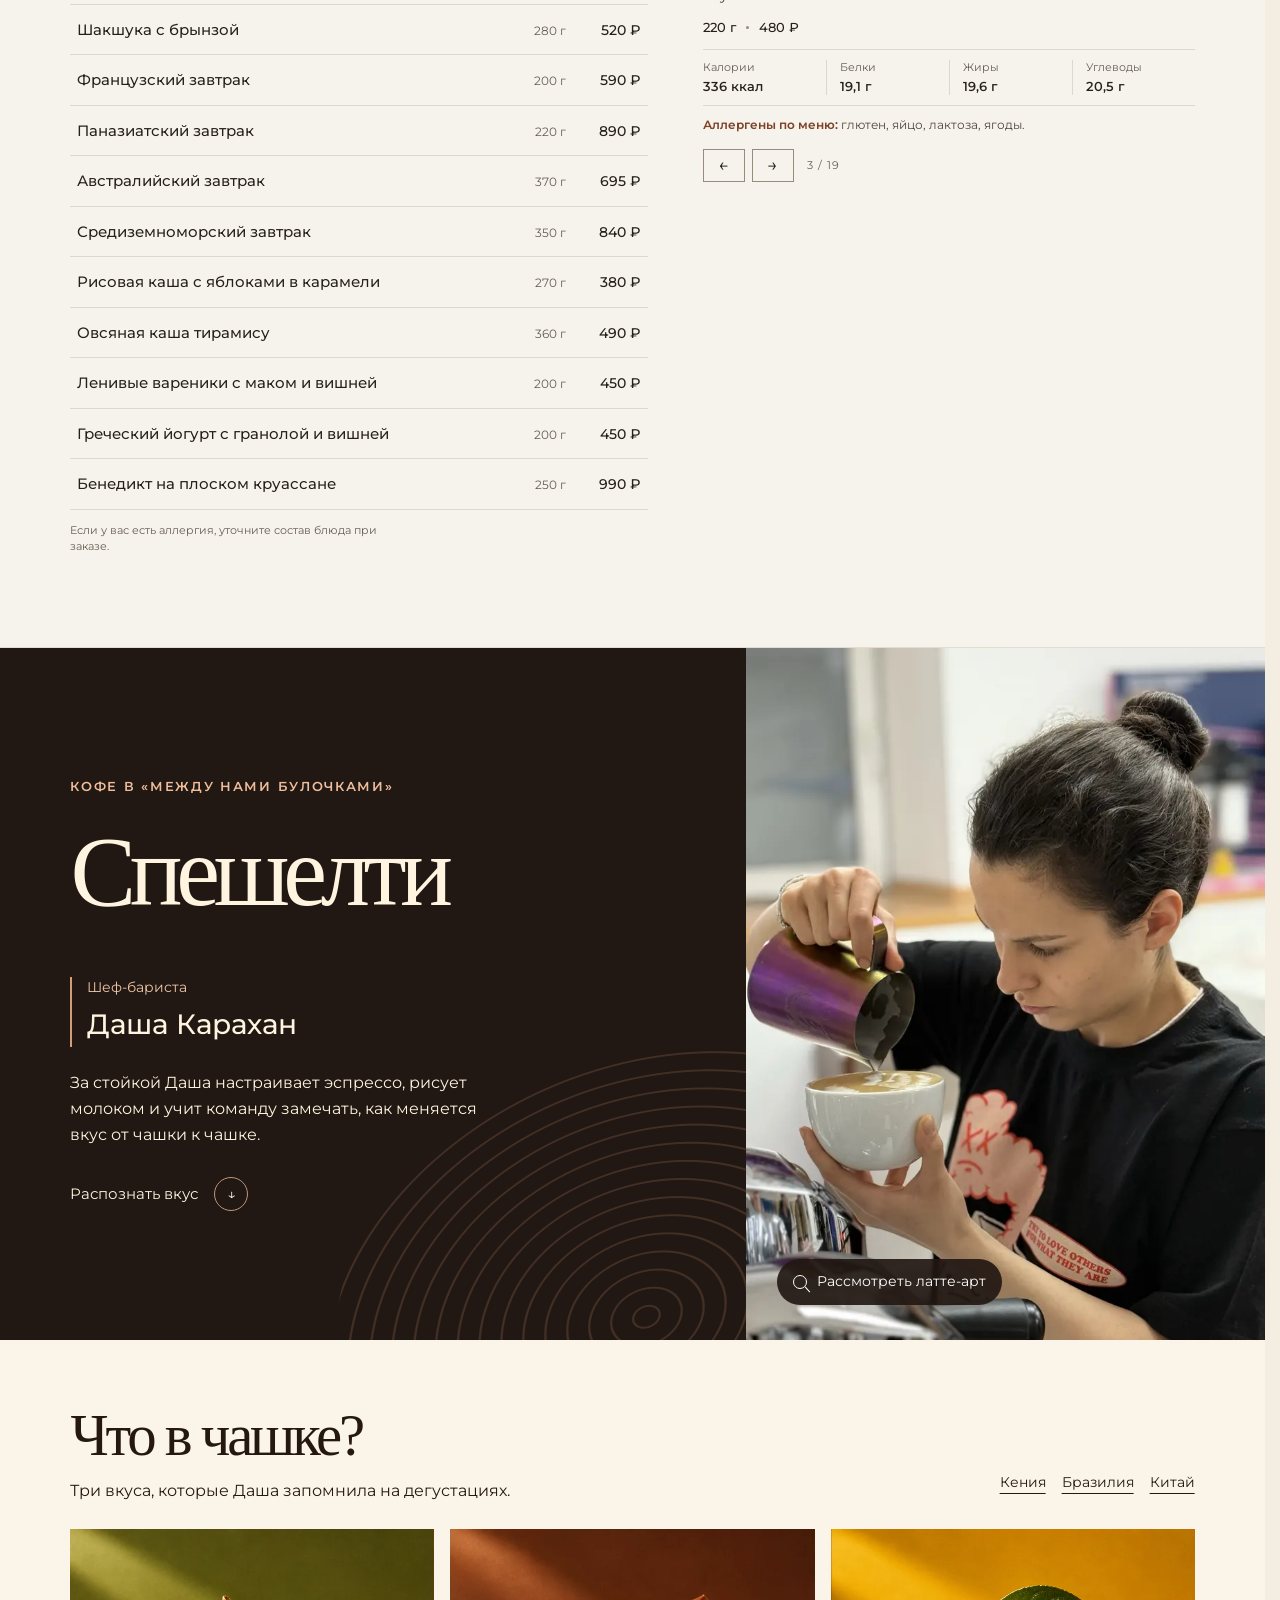
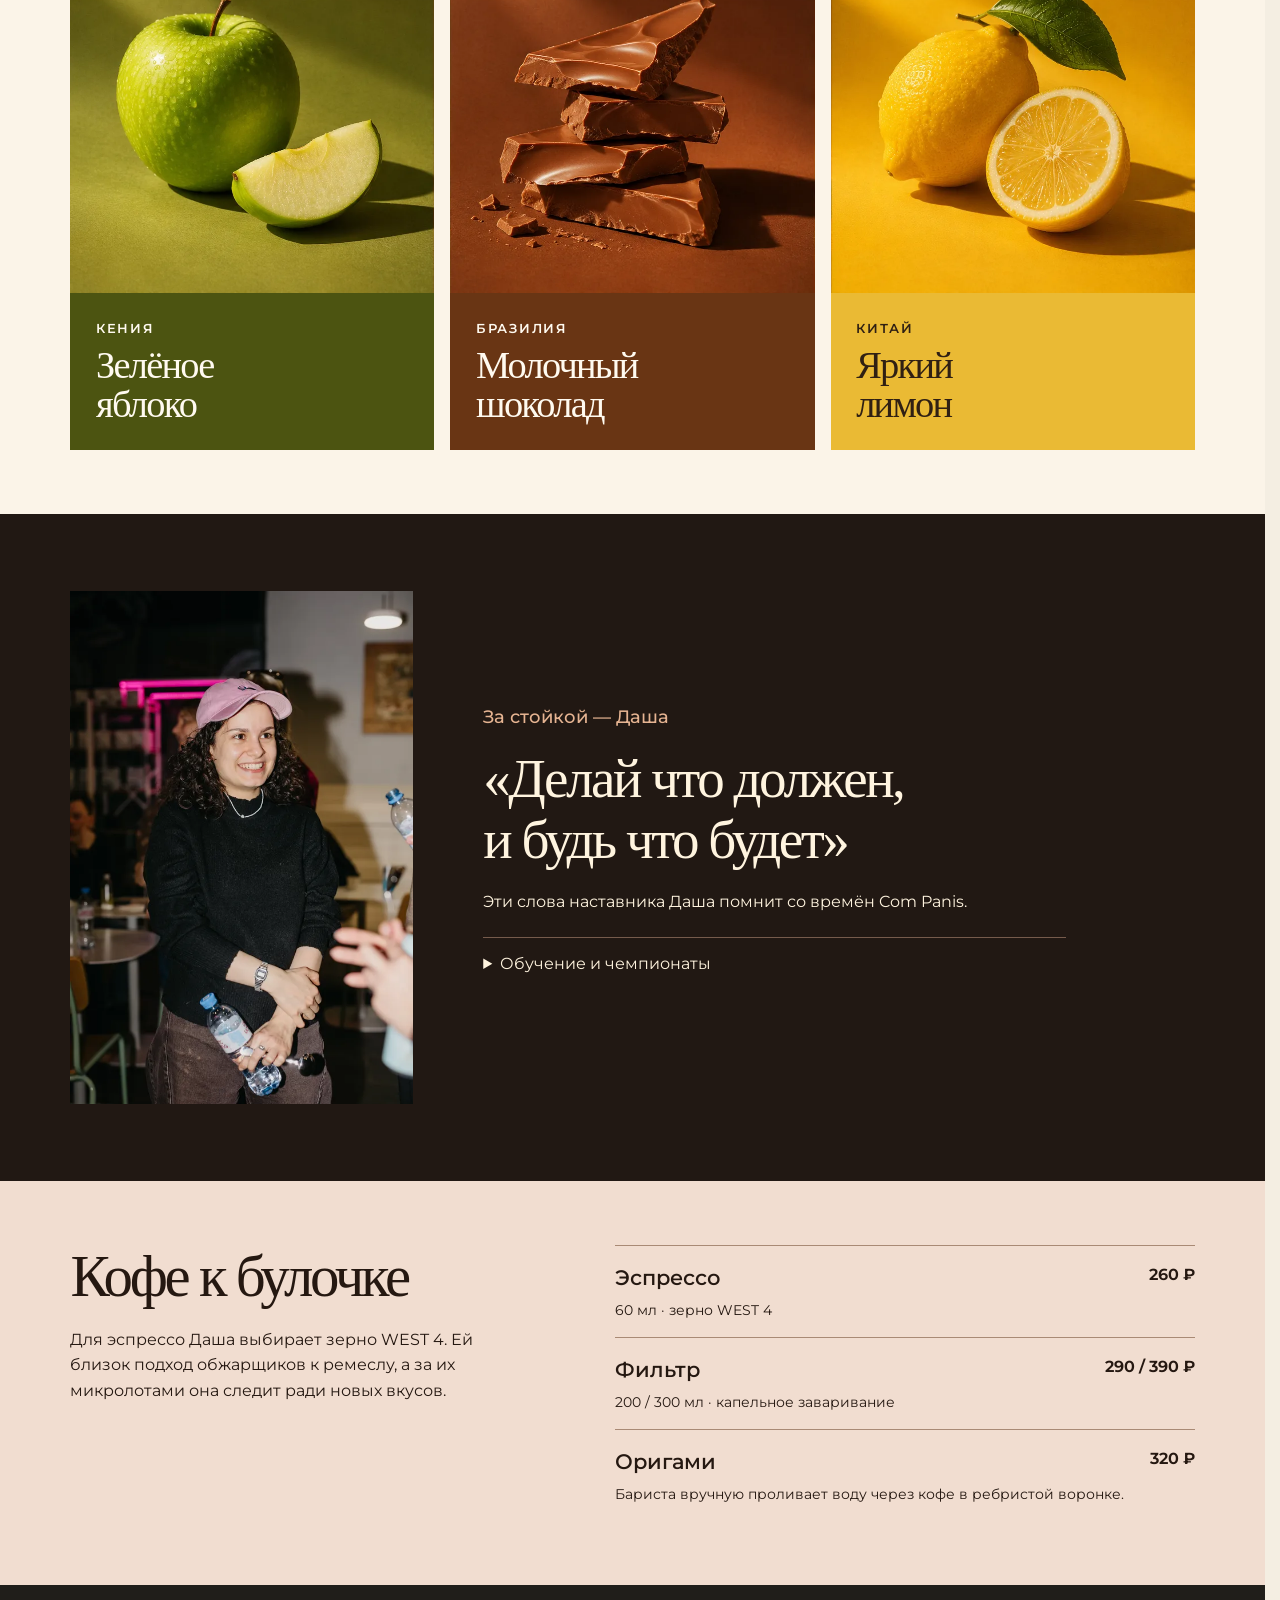
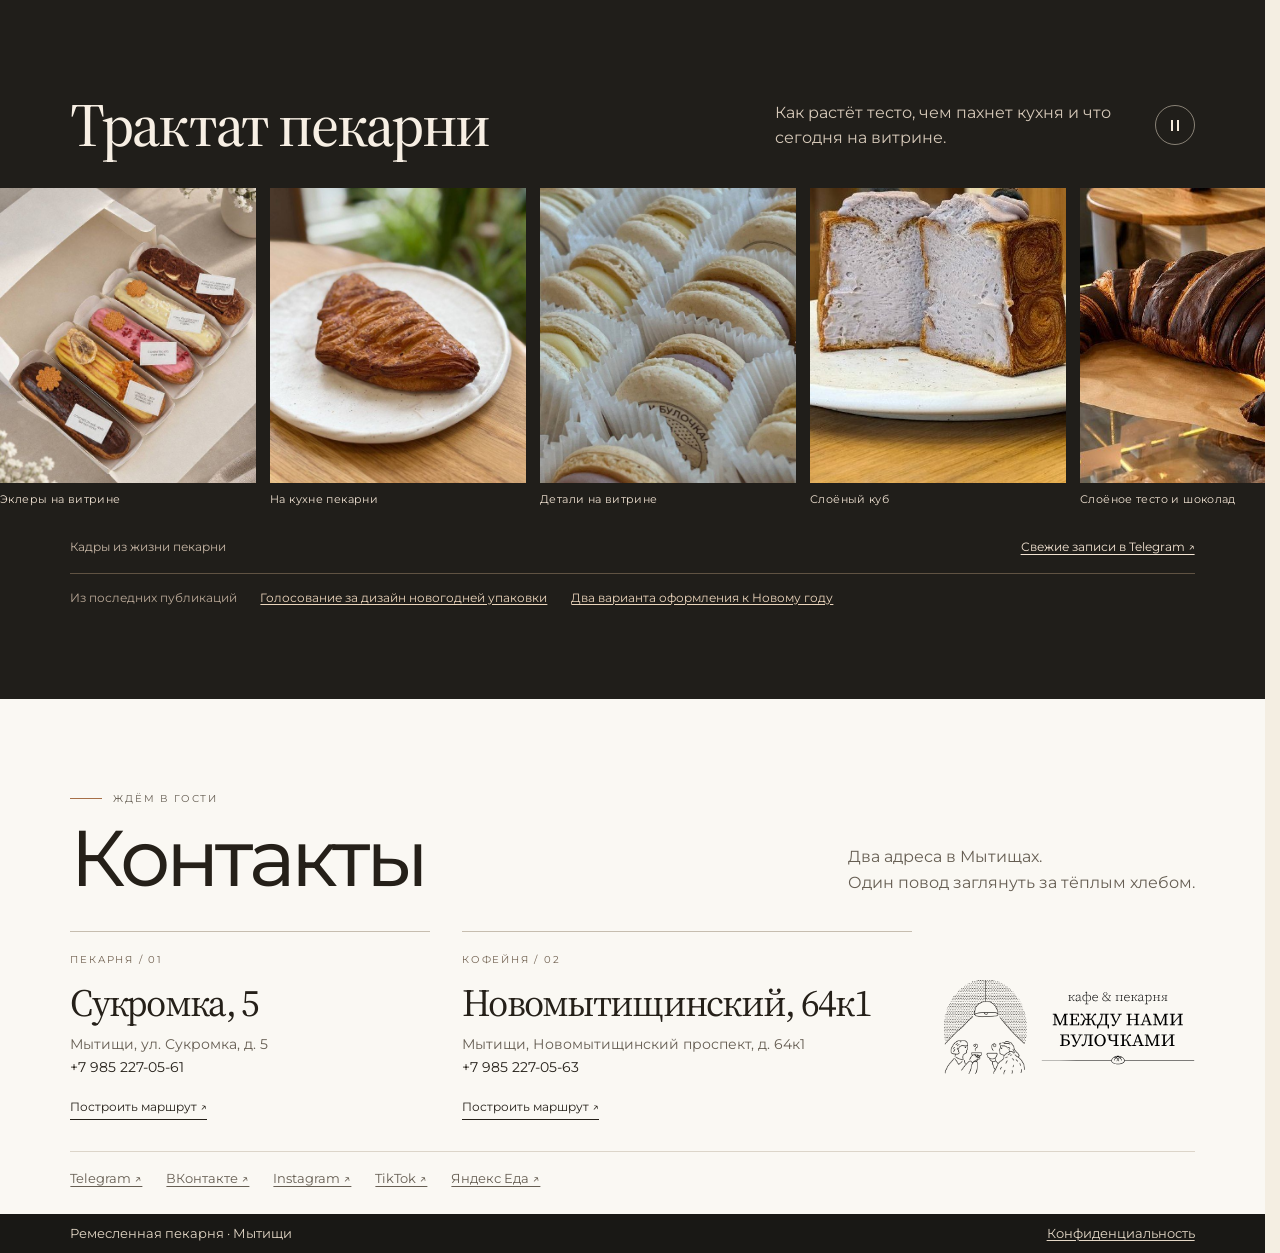
==== commit dc8d3900: "Добавить интерактивную дегустацию и крупный план латте-арта" ====
--- a/index.html
+++ b/index.html
@@ -1,5 +1,5 @@
 <!doctype html>
-<html lang="ru" data-theme="light" data-mode="long"><head><meta charset="utf-8"><meta name="viewport" content="width=device-width,initial-scale=1,viewport-fit=cover"><meta name="theme-color" content="#191713"><meta name="description" content="Между Нами Булочками — ремесленная пекарня в Мытищах. Хлеб на закваске, слоёная выпечка и завтраки. Каталог, меню на Сукромке и адреса пекарни и кофейни."><title>Между Нами Булочками — ремесленная пекарня в Мытищах</title><link rel="icon" href="muka/favicon.png" type="image/png"><link rel="preload" href="muka/serif.woff" as="font" type="font/woff" crossorigin=""><link rel="stylesheet" href="classic-base.css"><link rel="stylesheet" href="muka.css?v=food-photo-layout-1"><link rel="preload" as="image" href="muka/hero/croissant-layers-900.webp" imagesrcset="muka/hero/croissant-layers-900.webp 900w, muka/hero/croissant-layers-1560.webp 1560w, muka/hero/croissant-layers-2640.webp 2640w" imagesizes="(max-width: 760px) 100vw, (pointer: coarse) and (max-width: 1000px) and (max-height: 520px) 100vw, (min-width: 1970px) 1344px, 69vw" fetchpriority="high"><link rel="stylesheet" href="bakery.css?v=partner-editorial"><link rel="stylesheet" href="photography.css?v=founder-copy-1"><link rel="stylesheet" href="specialty.css">
+<html lang="ru" data-theme="light" data-mode="long"><head><meta charset="utf-8"><meta name="viewport" content="width=device-width,initial-scale=1,viewport-fit=cover"><meta name="theme-color" content="#191713"><meta name="description" content="Между Нами Булочками — ремесленная пекарня в Мытищах. Хлеб на закваске, слоёная выпечка и завтраки. Каталог, меню на Сукромке и адреса пекарни и кофейни."><title>Между Нами Булочками — ремесленная пекарня в Мытищах</title><link rel="icon" href="muka/favicon.png" type="image/png"><link rel="preload" href="muka/serif.woff" as="font" type="font/woff" crossorigin=""><link rel="stylesheet" href="classic-base.css"><link rel="stylesheet" href="muka.css?v=food-photo-layout-1"><link rel="preload" as="image" href="muka/hero/croissant-layers-900.webp" imagesrcset="muka/hero/croissant-layers-900.webp 900w, muka/hero/croissant-layers-1560.webp 1560w, muka/hero/croissant-layers-2640.webp 2640w" imagesizes="(max-width: 760px) 100vw, (pointer: coarse) and (max-width: 1000px) and (max-height: 520px) 100vw, (min-width: 1970px) 1344px, 69vw" fetchpriority="high"><link rel="stylesheet" href="bakery.css?v=partner-editorial"><link rel="stylesheet" href="photography.css?v=founder-copy-1"><link rel="stylesheet" href="specialty.css?v=tasting-2">
 </head><body><svg width="0" height="0" style="position:absolute" aria-hidden="true">
   <defs>
     <filter id="greek-salad-light" color-interpolation-filters="sRGB">
@@ -116,39 +116,42 @@
 <p class="nutrition-note" id="dishNutritionNote" hidden>Вес порции и КБЖУ в меню пекарни не указаны.</p><p class="dish-allergy"><strong>Аллергены по меню:</strong> <span id="dishAllergens"></span></p>
 <div class="dish-pager"><button id="prevDish" type="button" aria-label="Предыдущее блюдо">←</button><button id="nextDish" type="button" aria-label="Следующее блюдо">→</button><span id="dishCounter"></span></div>
 </article></div></div><span class="visually-hidden" id="dishStatus" role="status" aria-live="polite"></span></div></section><section class="specialty" id="specialty" data-area="specialty" aria-labelledby="specialtyHeading">
-  <div class="shell sp-shell">
-    <div class="sp-lead">
-      <figure class="sp-photo">
-        <img src="muka/coffee/dasha-latte.webp" width="750" height="1000" loading="lazy" alt="Даша тонкой струйкой молока выводит рисунок на поверхности кофе">
-      </figure>
-      <div class="sp-story">
-        <h2 id="specialtyHeading">Спешелти</h2>
-        <p class="sp-name">Даша Карахан</p>
-        <p class="sp-role">Шеф-бариста «Между Нами Булочками»</p>
-        <p>Даша учит бариста пробовать кофе и понимать, что можно изменить в чашке. Для эспрессо команда подбирает помол под зерно, для капучино — молоко, которое даёт мягкую сладость и ложится ровным рисунком.</p>
-        <blockquote>«Делай что должен, и будь что будет»<cite>Слова наставника, которые Даша помнит со времён Com Panis</cite></blockquote>
-        <details><summary>Где училась и выступала Даша</summary>
-          <p>В школе Новикова Даша прошла курс «Старший официант». В GG Кофе училась различать вкусы и ароматы, а сложные рисунки молоком осваивала у Майи Михайловой, чемпионки России по латте-арту.</p>
-          <p>Участвовала в Insane Latte Art, дружеском Ninja Latte Art и LAB 81.</p>
-        </details>
-      </div>
-    </div>
-    <div class="sp-grain">
-      <div><h3>Что можно распробовать в кофе?</h3>
-        <p>Даша вспоминает кенийское зерно, в котором почувствовала сочное зелёное яблоко. Бразильское напомнило ей молочный шоколад, а китайское — яркий лимон. Попробуйте сделать глоток и прислушаться к послевкусию. Что оно напоминает вам?</p>
-        <h4>Зерно для эспрессо</h4>
-        <p>Для эспрессо Даша выбирает зерно обжарщиков WEST&nbsp;4. Ей близок их ремесленный подход. Особенно она ценит микролоты — небольшие партии кофе, каждую из которых интересно распробовать отдельно.</p>
-      </div>
-      <figure class="sp-photo"><img src="muka/coffee/dasha-tasting.webp" width="1000" height="667" alt="Даша сравнивает образцы кофе за дегустационным столом" loading="lazy"></figure>
-    </div>
-    <div class="sp-menu">
-      <h3>Какой кофе попробовать?</h3>
-      <dl class="sp-drinks">
-        <div><dt>Эспрессо</dt><dd>Короткий, насыщенный кофе на зерне WEST&nbsp;4.</dd><dd class="sp-price">60 мл <b>260 ₽</b></dd></div>
-        <div><dt>Фильтр</dt><dd>Чёрный кофе из капельной кофеварки. Можно взять большую чашку к завтраку.</dd><dd class="sp-price">200 / 300 мл <b>290 / 390 ₽</b></dd></div>
-        <div><dt>Оригами</dt><dd>Пуровер в ребристой воронке. Бариста вручную проливает горячую воду через слой молотого кофе.</dd><dd class="sp-price">Ручное заваривание <b>320 ₽</b></dd></div>
-      </dl>
-    </div>
+  <div class="sc-hero">
+    <div class="sc-copy">
+      <p class="sc-kicker">Кофе в «Между Нами Булочками»</p>
+      <h2 id="specialtyHeading">Спешелти</h2>
+      <div class="sc-by"><span>Шеф-бариста</span><strong>Даша Карахан</strong></div>
+      <p class="sc-deck">За стойкой Даша настраивает эспрессо, рисует молоком и учит команду замечать, как меняется вкус от чашки к чашке.</p>
+      <a class="sc-jump" href="#sc-tasting">Распознать вкус <span aria-hidden="true">↓</span></a>
+    </div>
+    <figure class="sc-pour">
+      <input type="checkbox" id="sc-zoom" aria-label="Увеличить рисунок на кофе">
+      <div class="sc-pour-frame"><img src="muka/coffee/dasha-latte.webp" width="750" height="1000" alt="Даша вливает молоко в эспрессо и рисует на поверхности чашки"></div>
+      <label for="sc-zoom"><span class="sc-lens" aria-hidden="true"></span><span class="sc-zoom-in">Рассмотреть латте-арт</span><span class="sc-zoom-out">Весь кадр</span></label>
+    </figure>
+  </div>
+  <div class="sc-notes" id="sc-tasting">
+    <header class="sc-notes-head"><div><h3>Что в чашке?</h3><p>Три вкуса, которые Даша запомнила на дегустациях.</p></div>
+      <nav aria-label="Вкусовые ноты"><a href="#sc-kenya">Кения</a><a href="#sc-brazil">Бразилия</a><a href="#sc-china">Китай</a></nav>
+    </header>
+    <div class="sc-track" aria-label="Карточки вкусов" tabindex="0">
+      <article id="sc-kenya" class="sc-note sc-apple"><div class="sc-still" aria-hidden="true"></div><div class="sc-note-title"><p>Кения</p><h4>Зелёное<br>яблоко</h4></div></article>
+      <article id="sc-brazil" class="sc-note sc-chocolate"><div class="sc-still" aria-hidden="true"></div><div class="sc-note-title"><p>Бразилия</p><h4>Молочный<br>шоколад</h4></div></article>
+      <article id="sc-china" class="sc-note sc-lemon"><div class="sc-still" aria-hidden="true"></div><div class="sc-note-title"><p>Китай</p><h4>Яркий<br>лимон</h4></div></article>
+    </div>
+  </div>
+  <div class="sc-person">
+    <div class="sc-person-photo"><img src="muka/coffee/dasha-portrait.webp" alt="Даша Карахан в розовой бейсболке" width="600" height="900" loading="lazy"></div>
+    <div class="sc-person-text">
+      <h3>За стойкой — Даша</h3>
+      <blockquote>«Делай что должен,<br>и будь что будет»</blockquote>
+      <p>Эти слова наставника Даша помнит со времён Com Panis.</p>
+      <details><summary>Обучение и чемпионаты</summary><p>В школе Новикова Даша прошла курс «Старший официант». В GG Кофе училась различать вкусы и ароматы, а у Майи Михайловой, чемпионки России по латте-арту, осваивала сложные рисунки молоком.</p><p>Участвовала в Insane Latte Art, дружеском Ninja Latte Art и LAB 81.</p></details>
+    </div>
+  </div>
+  <div class="sc-menu">
+    <div class="sc-menu-intro"><h3>Кофе к булочке</h3><p>Для эспрессо Даша выбирает зерно WEST 4. Ей близок подход обжарщиков к ремеслу, а за их микролотами она следит ради новых вкусов.</p></div>
+    <dl><div><dt>Эспрессо</dt><dd>60 мл · зерно WEST 4</dd><dd>260 ₽</dd></div><div><dt>Фильтр</dt><dd>200 / 300 мл · капельное заваривание</dd><dd>290 / 390 ₽</dd></div><div><dt>Оригами</dt><dd>Бариста вручную проливает воду через кофе в ребристой воронке.</dd><dd>320 ₽</dd></div></dl>
   </div>
 </section><section class="block season" id="stollen" data-area="stollen">
     <div class="wrap">
@@ -301,4 +304,4 @@
 <div class="toast" id="toast" hidden></div>
 
 <script src="muka-data.js"></script><script src="dish-cards.js"></script><script src="pizza-menu.js"></script><script src="catalog-photos.js?v=olive-photo-1"></script><script src="retail-catalog.js?v=catalog-canele-1"></script><script src="photo-sources.js?v=olive-photo-1"></script><script src="classic.js?v=centered-photos-1"></script>
-<script src="muka.js?v=founder-partners-1"></script><script src="season-caramel.js?v=sugar-pull"></script><script src="catalog-viewer.js?v=catalog-canele-1"></script><script src="publications.js" defer></script></body></html>
+<script src="muka.js?v=founder-partners-1"></script><script src="season-caramel.js?v=sugar-pull"></script><script src="catalog-viewer.js?v=catalog-canele-1"></script><script src="publications.js" defer></script><script src="specialty.js?v=tasting-2"></script></body></html>
--- a/specialty.css
+++ b/specialty.css
@@ -1,52 +1,91 @@
-.specialty .sp-shell {
-  display: grid;
-  gap: clamp(48px, 7vw, 100px);
+#specialty {
+  --sc-paper: #fff4df;
+  --sc-ink: #251811;
+  --sc-serif: Georgia, 'Times New Roman', serif;
+  --sc-pad: clamp(22px, 5.5vw, 88px);
+  background: #211813; color: var(--sc-paper); padding: 0;
+  font-family: var(--sans, Montserrat, Arial, sans-serif);
+  container-type: inline-size;
 }
-.sp-lead, .sp-grain {
-  display: grid;
-  grid-template-columns: minmax(0, .87fr) minmax(0, 1fr);
-  gap: clamp(28px, 6vw, 96px);
-  align-items: center;
+#specialty *, #specialty *::before, #specialty *::after { box-sizing: border-box; }
+#specialty :is(h2,h3,h4,p,figure,blockquote,dl,dd) { margin: 0; }
+#specialty a { color: inherit; }
+#specialty :focus-visible { outline: 3px solid currentColor; outline-offset: 3px; }
+.sc-hero { display: grid; grid-template-columns: 1.12fr .88fr; max-width: 1600px; margin: auto; isolation: isolate; overflow: hidden; }
+.sc-copy { padding: clamp(48px,7vw,110px) var(--sc-pad); position: relative; isolation: isolate; align-self: stretch; display: flex; flex-direction: column; justify-content: center; overflow: hidden; }
+.sc-copy::before {
+  content: ''; position: absolute; z-index: -1; pointer-events: none; width: 72%; aspect-ratio: 1; right: -24%; bottom: -32%; border-radius: 44% 55% 46% 52%;
+  background: repeating-radial-gradient(ellipse at 47% 54%, transparent 0 10px,#bc826237 11px 12px,transparent 13px 19px);
+  transform: rotate(-24deg) scale(1.2,.88);
 }
-.sp-photo { margin: 0; }
-.sp-photo img { display: block; width: 100%; height: auto; }
-.sp-lead .sp-photo { width: min(100%, 450px); margin-inline: auto; }
-.specialty h2, .specialty h3, .specialty h4, .specialty p { margin: 0; }
-.specialty h2 {
-  font: 480 clamp(44px, 5vw, 76px)/1.05 var(--sans);
-  letter-spacing: -.055em;
-  margin-bottom: clamp(20px, 3vw, 40px);
+.sc-kicker,.sc-note-title p { font: 600 13px/1.4 var(--sans,Arial,sans-serif); letter-spacing: .13em; text-transform: uppercase; }
+.sc-kicker { color: #efbd9b; }
+#specialty .sc-copy h2 { color: var(--sc-paper); font: 400 clamp(52px,7.7vw,126px)/1.04 var(--sc-serif); letter-spacing: -.064em; margin: .26em 0 .55em; }
+.sc-by { border-left: 2px solid #d39c78; padding-left: 15px; display: grid; gap: 4px; }
+.sc-by span { font-size: 14px; color: #edc5a6; }
+.sc-by strong { font-size: clamp(21px,2.2vw,38px); font-weight: 500; }
+#specialty .sc-deck { max-width: 38ch; font-size: clamp(16px,1.24vw,20px); line-height: 1.65; margin: 23px 0 28px; }
+.sc-jump { align-self: flex-start; display: inline-flex; align-items: center; gap: 16px; text-decoration: none; font-size: 15px; }
+.sc-jump span { display: grid; place-items: center; height: 34px; aspect-ratio: 1; border: 1px solid #bb967d; border-radius: 50%; }
+.sc-pour { position: relative; background: #312621; display: grid; align-content: center; }
+.sc-pour-frame { overflow: hidden; position: relative; }
+.sc-pour-frame img { display: block; width: 100%; height: auto; transform-origin: 24% 67%; transition: transform .85s cubic-bezier(.2,.72,.2,1); }
+.sc-pour input { position: absolute; width: 1px; height: 1px; opacity: 0; }
+.sc-pour label { position: absolute; cursor: pointer; inset: auto auto 5% 6%; color: white; background: #211813e8; padding: 12px 16px; display: flex; align-items: center; gap: 10px; border-radius: 28px; font-size: 14px; }
+.sc-zoom-out,.sc-pour input:checked ~ label .sc-zoom-in { display: none; }
+.sc-pour input:checked ~ label .sc-zoom-out { display: inline; }
+.sc-pour input:checked + .sc-pour-frame img { transform: scale(2.55); }
+.sc-pour input:focus-visible ~ label { outline: 3px solid #fff; outline-offset: 3px; }
+.sc-lens { width: 14px; height: 14px; border: 1.5px solid; border-radius: 50%; position: relative; }
+.sc-lens::after { content: ''; position: absolute; width: 7px; border-bottom: 1.5px solid; right: -5px; bottom: -2px; transform: rotate(48deg); }
+.sc-notes { background: #fbf4e8; color: var(--sc-ink); padding: clamp(44px,5vw,78px) var(--sc-pad); scroll-margin-top: 110px; }
+.sc-notes-head { display:flex; gap: 24px; align-items: end; justify-content: space-between; margin-bottom: 26px; }
+#specialty :is(.sc-notes h3,.sc-menu h3,.sc-person h3) { color: inherit; font: 400 clamp(36px,4.6vw,74px)/1.08 var(--sc-serif); letter-spacing: -.055em; }
+#specialty .sc-notes-head p { margin-top: 12px; line-height: 1.5; }
+.sc-notes nav { display: flex; flex-wrap: wrap; gap: 16px; }
+.sc-notes nav a { font-size: 14px; text-underline-offset: .4em; padding-block: 9px; }
+.sc-track { display: flex; gap: 16px; overflow-x: auto; scroll-snap-type: x mandatory; overscroll-behavior-x: contain; scrollbar-width: thin; }
+.sc-note { flex: 1 0 0; min-width: 0; overflow: hidden; position: relative; color: #fffaf0; scroll-snap-align: start; background: #4c5411; }
+.sc-chocolate { background: #693514; }.sc-lemon { background: #eaba34; color: #302013; }
+.sc-still { aspect-ratio: 1; background-image: url('muka/coffee/tasting-notes.webp'); background-size: 300% 100%; background-repeat: no-repeat; transition: transform .65s ease; }
+.sc-chocolate .sc-still { background-position: 50% 0; } .sc-lemon .sc-still { background-position: 100% 0; }
+.sc-note-title { padding: clamp(17px,2vw,32px); position: relative; background: inherit; }
+#specialty .sc-note-title h4 { color: inherit; font: 400 clamp(28px,3vw,50px)/1.02 var(--sc-serif); letter-spacing: -.045em; margin-top: 9px; }
+.sc-note:target,.sc-note.sc-highlight { box-shadow: inset 0 -5px currentColor; }
+.sc-note:target .sc-still,.sc-note.sc-highlight .sc-still { transform: scale(1.045); }
+.sc-person { display:grid; grid-template-columns: minmax(0,.65fr) minmax(0,1.35fr); max-width: 1420px; gap: var(--sc-pad); align-items: center; margin: auto; padding: clamp(48px,6vw,96px) var(--sc-pad); }
+.sc-person-photo { max-width: 350px; }.sc-person-photo img { display: block; width: 100%; height: auto; }
+#specialty .sc-person h3 { font: 500 18px/1.4 var(--sans,Arial,sans-serif); letter-spacing: 0; color:#e6b492; }
+#specialty .sc-person blockquote { font: 400 clamp(32px,4.3vw,69px)/1.12 var(--sc-serif); letter-spacing: -.045em; margin: 18px 0; }
+.sc-person-text p,.sc-menu p,.sc-menu dd { font-size: 16px; line-height: 1.6; }
+.sc-person details { max-width: 53ch; margin-top: 22px; border-top: 1px solid #765b4c; }
+.sc-person summary { cursor: pointer; padding-block: 14px; }
+#specialty .sc-person details p { margin-bottom: 12px; }
+.sc-menu { background: #f1ddd0; color:var(--sc-ink); padding: clamp(40px,5vw,80px) var(--sc-pad); display:grid; grid-template-columns: .9fr 1.1fr; gap: var(--sc-pad); }
+#specialty .sc-menu-intro p { max-width: 40ch; margin-top: 18px; }
+.sc-menu dl > div { display: grid; grid-template-columns: 1fr auto; border-top: 1px solid #a98a75; padding: 16px 0; gap: 4px 16px; }
+.sc-menu dt { font-size: 21px; font-weight: 550; }.sc-menu dd:last-child { grid-area: 1/2; white-space: nowrap; font-weight: 650; }
+.sc-menu dd:first-of-type { grid-column: 1 / -1; font-size: 14px; }
+@media (min-width:761px) { .sc-hero { grid-template-columns: minmax(0,1.18fr) minmax(0,.82fr); }.sc-pour { max-width: 620px; } }
+@media (max-width: 760px) {
+  .sc-hero { display: flex; flex-direction: column; }
+  .sc-pour { order:-1; background: #151411; }
+  .sc-pour-frame { width: min(100%,480px); margin-inline:auto; }
+  .sc-pour-frame img { max-height: 60svh; width: auto; max-width: 100%; margin:auto; }
+  .sc-pour label { font-size: 13px; bottom: 12px; }
+  .sc-copy { padding-block: 30px 38px; }
+  #specialty .sc-copy h2 { font-size: clamp(52px,12vw,86px); margin: 8px 0 18px; }
+  .sc-notes-head { display:block; }.sc-notes nav { margin-top:12px; }
+  .sc-track { gap: 10px; }.sc-note { flex: 0 0 83%; }.sc-note:last-child { scroll-snap-align:end; }
+  .sc-person { grid-template-columns: 1fr; gap: 24px; }
+  .sc-person-photo { width:min(70%,300px); }
+  .sc-menu { grid-template-columns: 1fr; gap: 25px; }
 }
-.specialty h3, .specialty .sp-name {
-  font: 400 clamp(27px, 3vw, 46px)/1.12 var(--sans);
-  letter-spacing: -.035em;
+@media (hover:hover) { .sc-note:hover .sc-still { transform: scale(1.05); }.sc-jump:hover span { background:#fff4df; color:#251811; } }
+@media (prefers-reduced-motion:no-preference) {
+  @supports (animation-timeline:view()) {
+    .sc-copy h2,.sc-person blockquote { animation: sc-appear both ease-out; animation-timeline:view(); animation-range: entry 0% entry 100%; }
+    @keyframes sc-appear { from { opacity:.55; translate:0 12px; } to { opacity:1;translate:none; } }
+  }
 }
-.specialty h4, .sp-drinks dt { font: 550 20px/1.3 var(--sans); margin-top: 1.4em; }
-.specialty p, .sp-drinks dd {
-  font: 400 16px/1.6 var(--sans);
-  color: #f0dede;
-  max-width: 56ch;
-}
-.specialty .sp-name { color: #fff3df; }
-.specialty .sp-role { color: #efc9aa; font-size: 14px; margin: 6px 0 22px; }
-.sp-story blockquote {
-  margin: 24px 0 16px; padding-inline-start: 18px; border-inline-start: 2px solid #ce9d81;
-  font: 400 clamp(19px, 2vw, 26px)/1.35 var(--sans);
-}
-.sp-story cite { display: block; margin-top: 8px; font: 400 13px/1.5 var(--sans); color: #edccbc; }
-.sp-story summary { cursor: pointer; padding-block: 12px; font: 500 15px/1.4 var(--sans); text-decoration: underline; text-underline-offset: 4px; }
-.sp-story summary:focus-visible { outline: 2px solid currentColor; outline-offset: 3px; }
-.sp-story details p + p { margin-top: 8px; }
-.sp-grain { grid-template-columns: minmax(0, 1fr) minmax(0, .95fr); }
-.sp-grain h3 + p, .sp-grain h4 + p { margin-top: 14px; }
-.sp-drinks { display: grid; grid-template-columns: repeat(3, minmax(0, 1fr)); gap: clamp(20px, 3vw, 48px); margin: 28px 0 0; }
-.sp-drinks > div { display: flex; flex-direction: column; border-top: 1px solid #9f7883; }
-.sp-drinks dt { margin: 18px 0 8px; }
-.sp-drinks dd { margin: 0; }
-.sp-drinks .sp-price { display: flex; align-items: baseline; justify-content: space-between; gap: 8px; flex-wrap: wrap; padding-top: 18px; margin-top: auto; font-size: 14px; }
-.sp-price b { font-size: 17px; color: #fff3df; white-space: nowrap; }
-@media (max-width: 760px) {
-  .sp-lead, .sp-grain, .sp-drinks { grid-template-columns: minmax(0, 1fr); }
-  .sp-lead .sp-photo { width: min(100%, 360px); }
-  .sp-drinks { gap: 26px; }
-}
+@media (prefers-reduced-motion:reduce) { #specialty * { transition: none; animation: none; } }
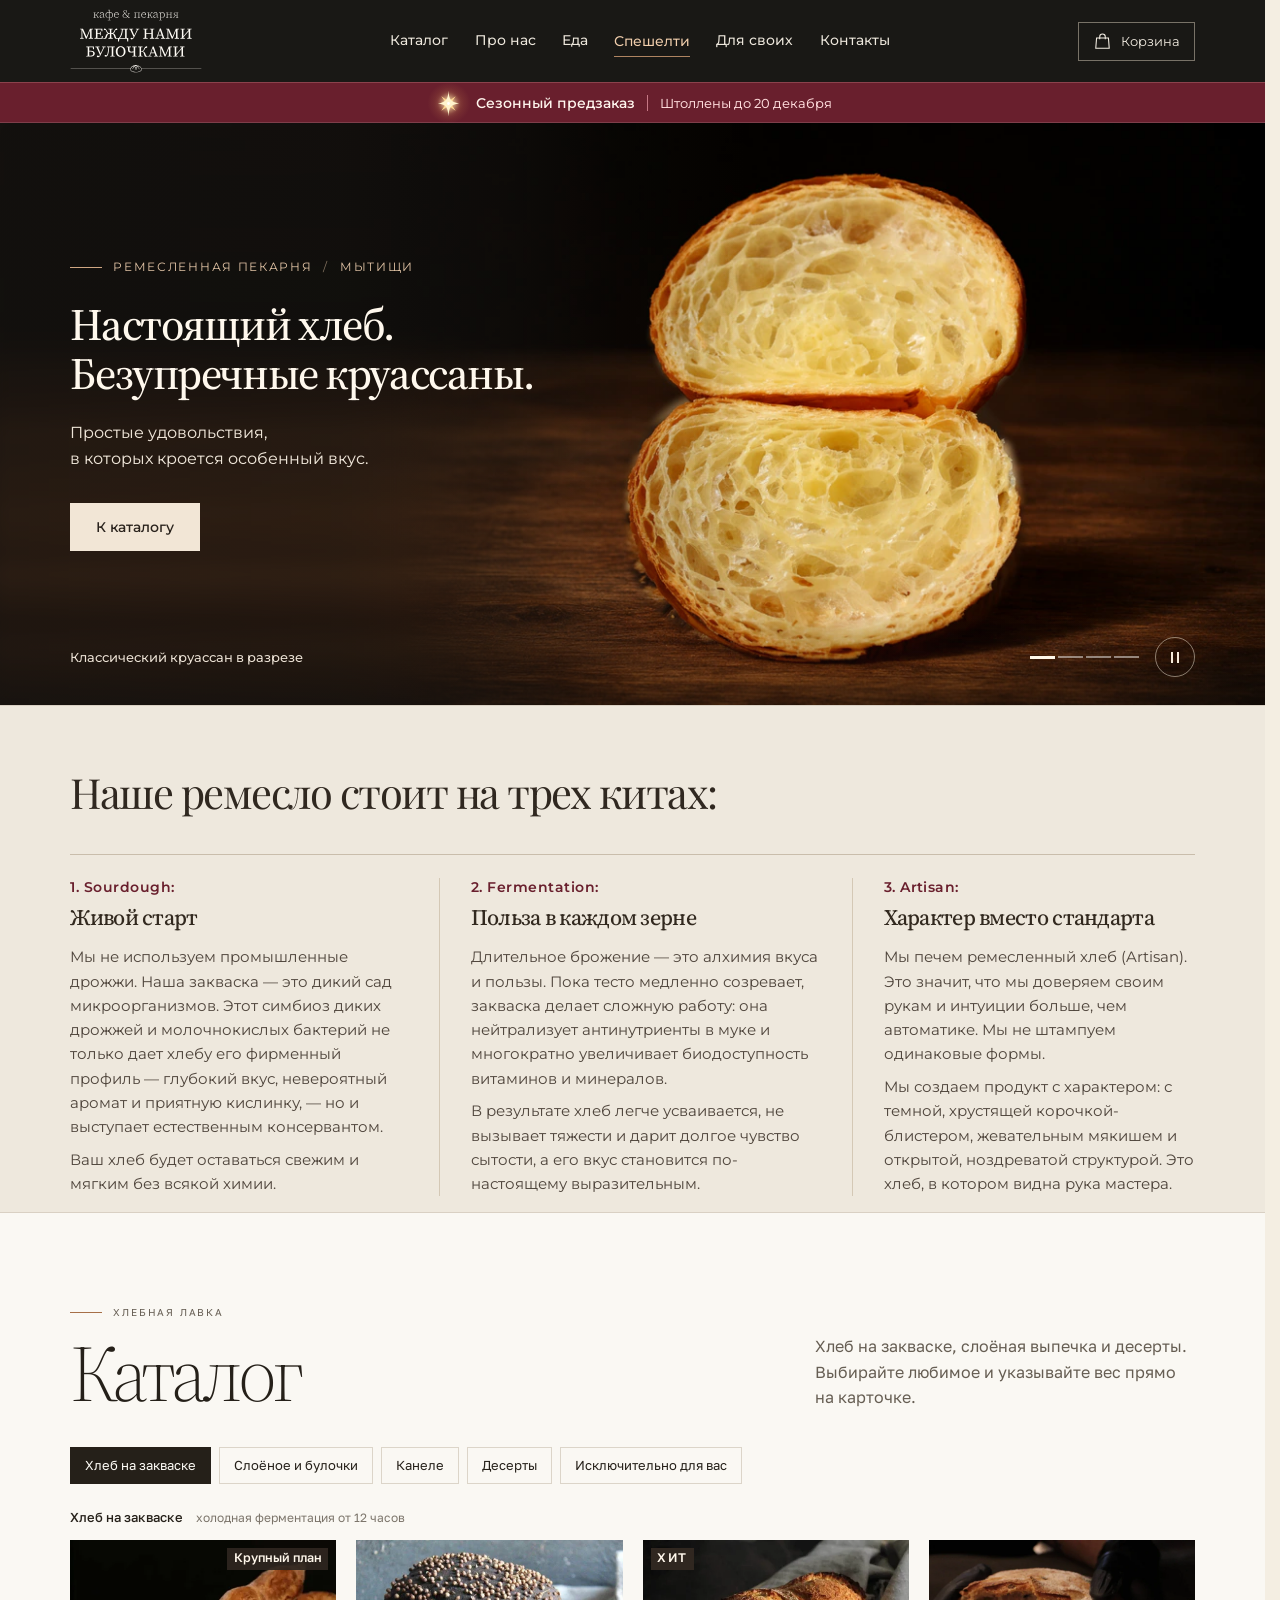
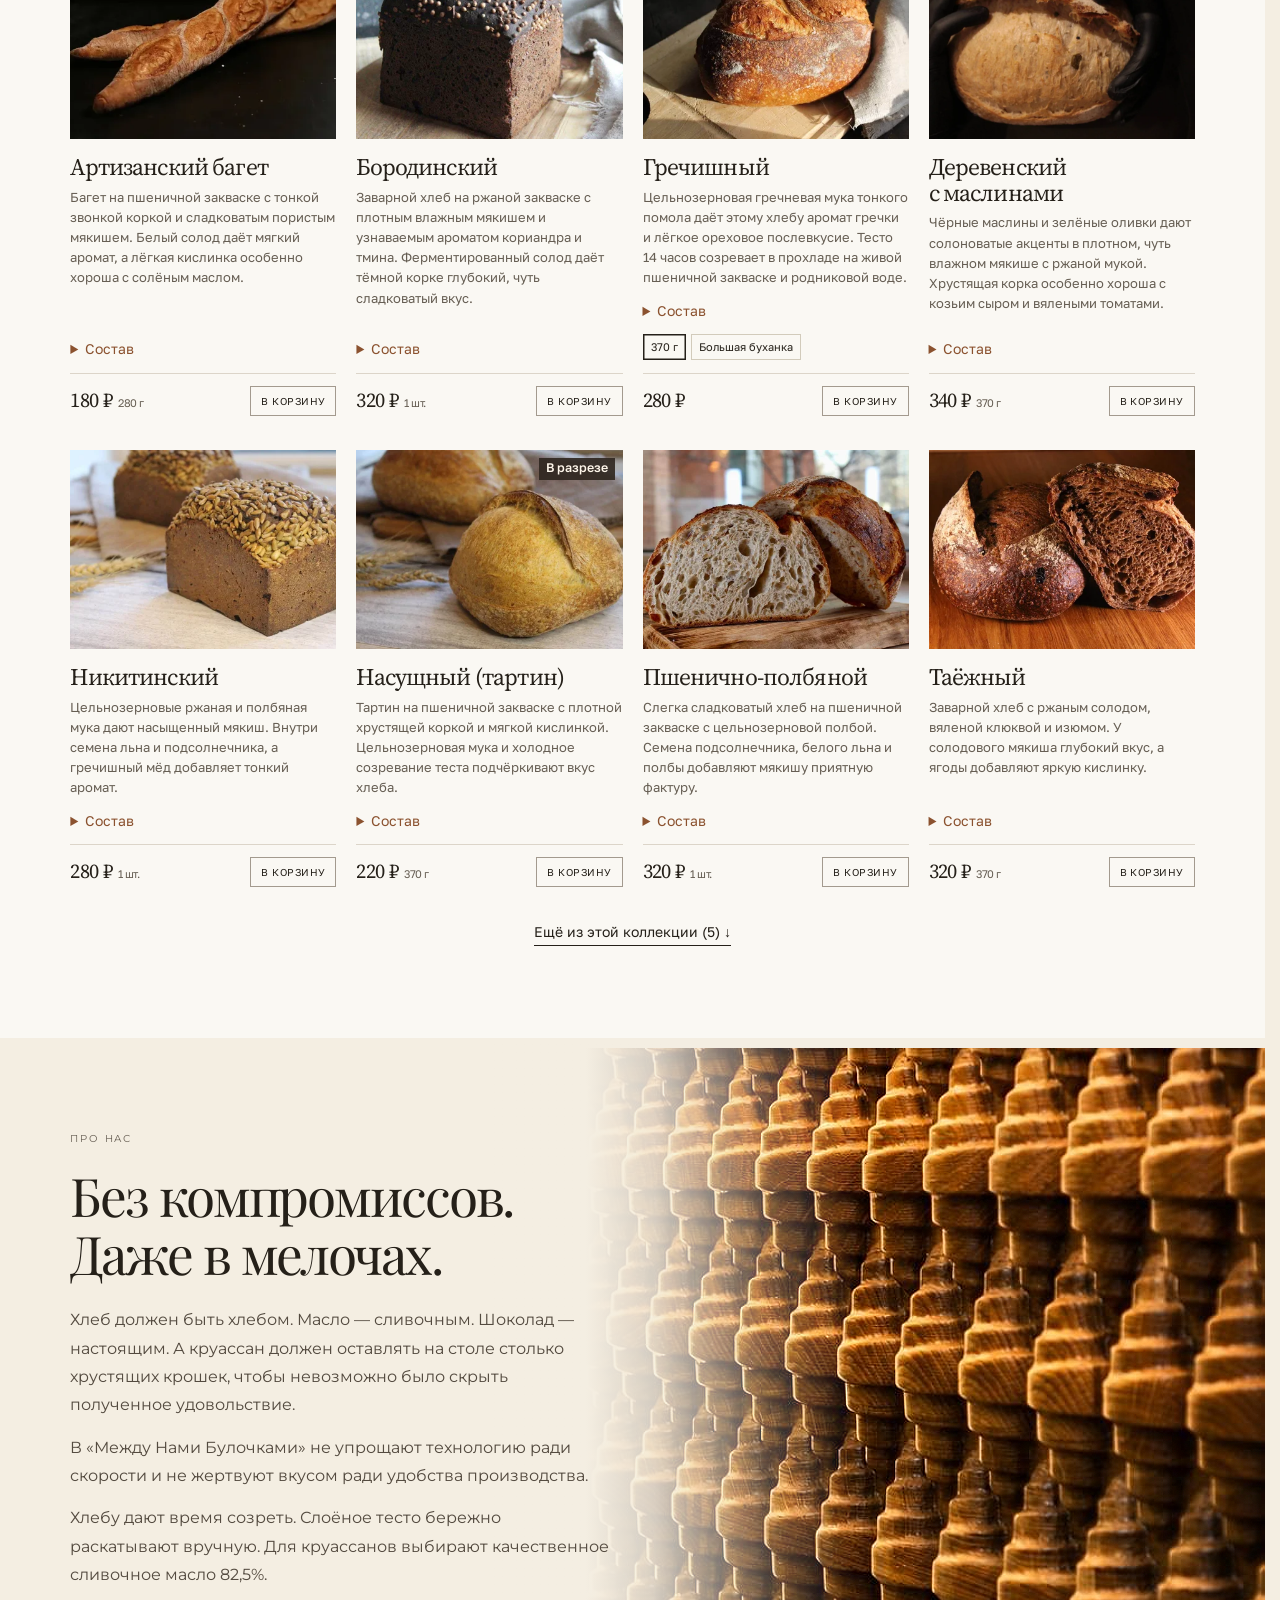
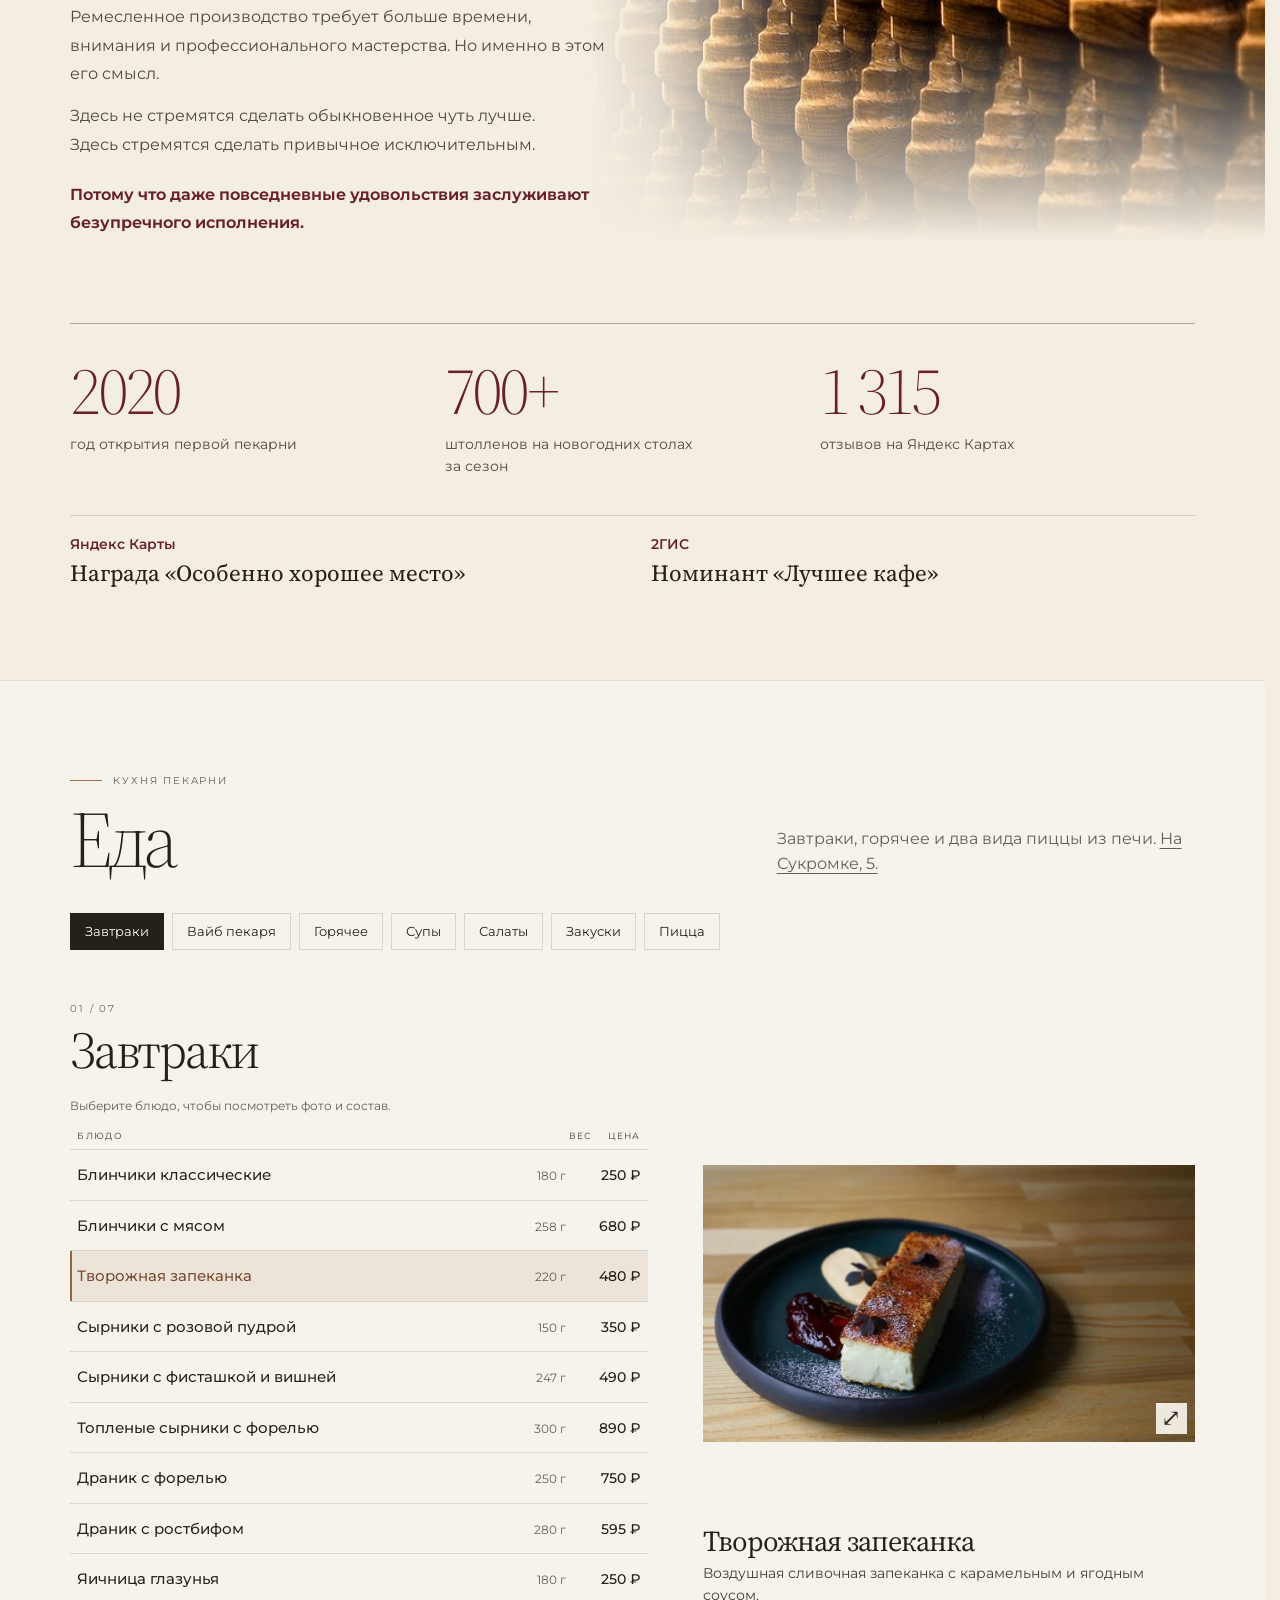
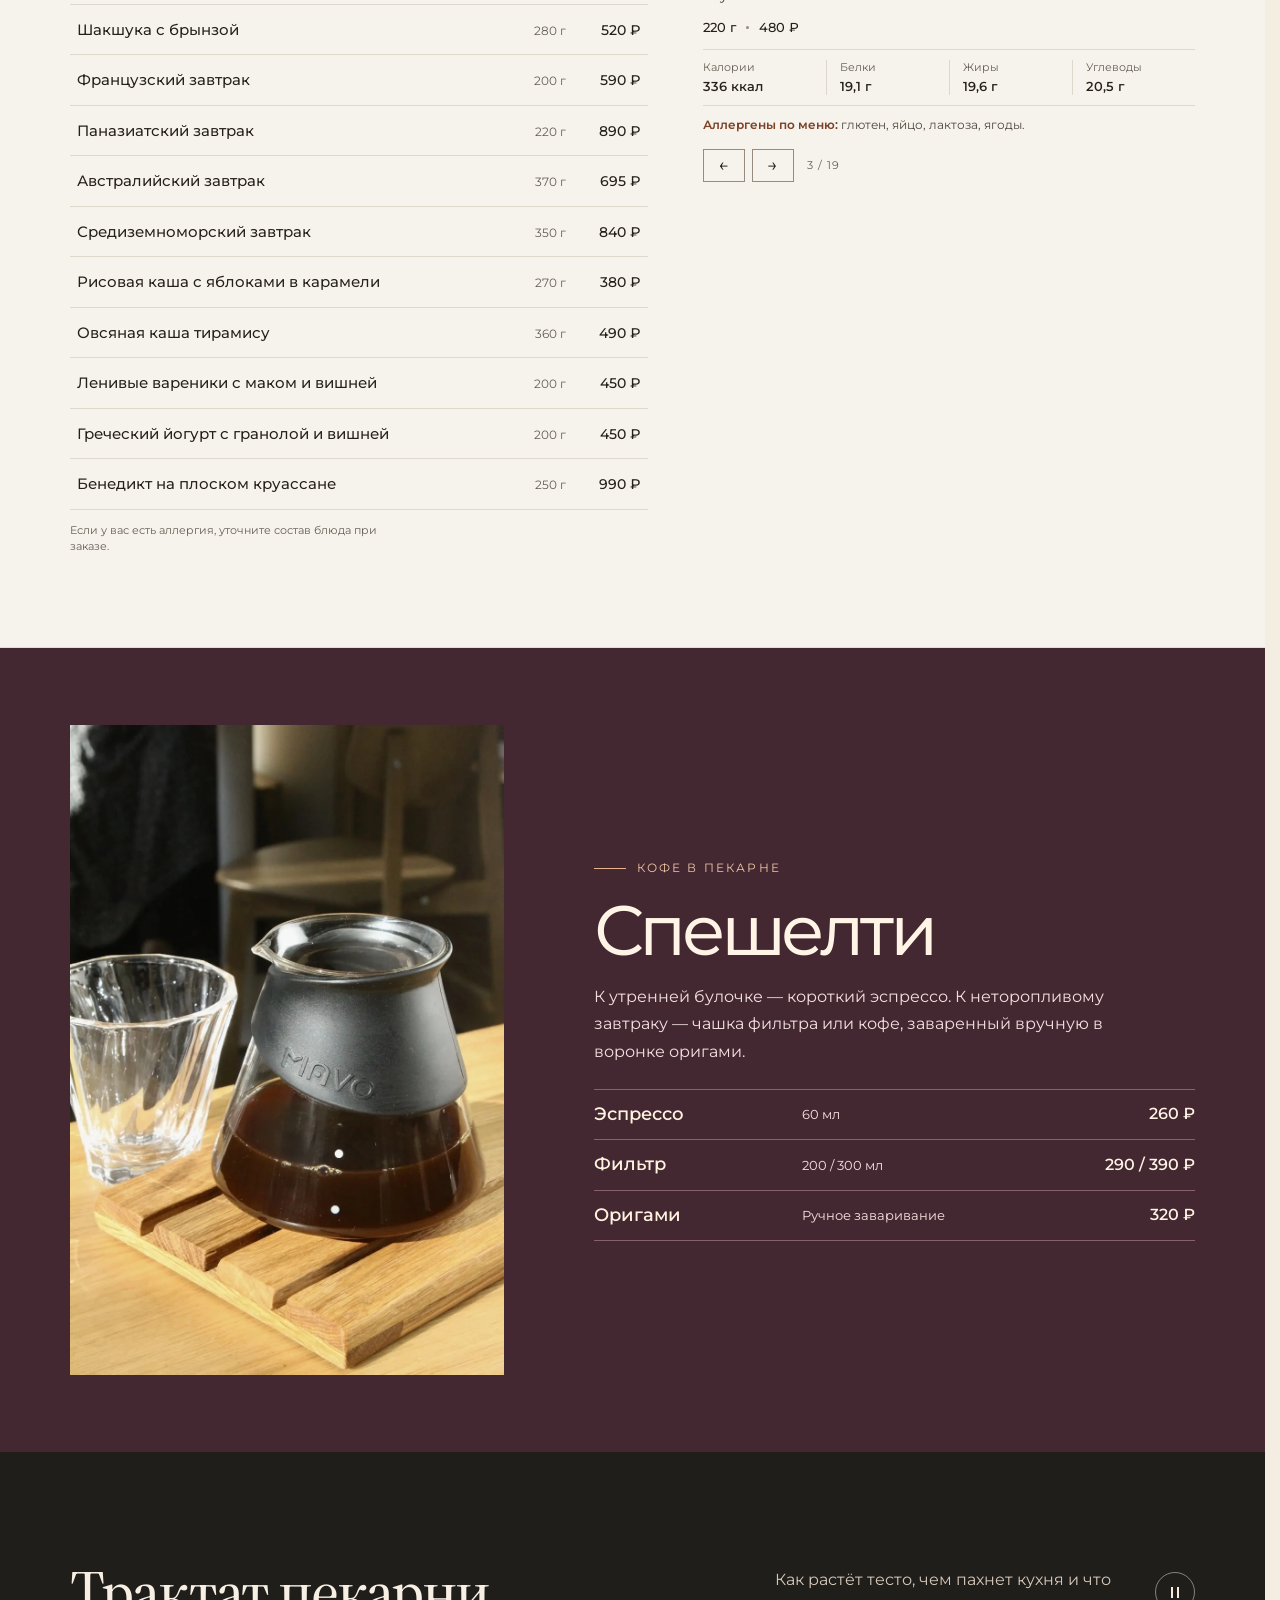
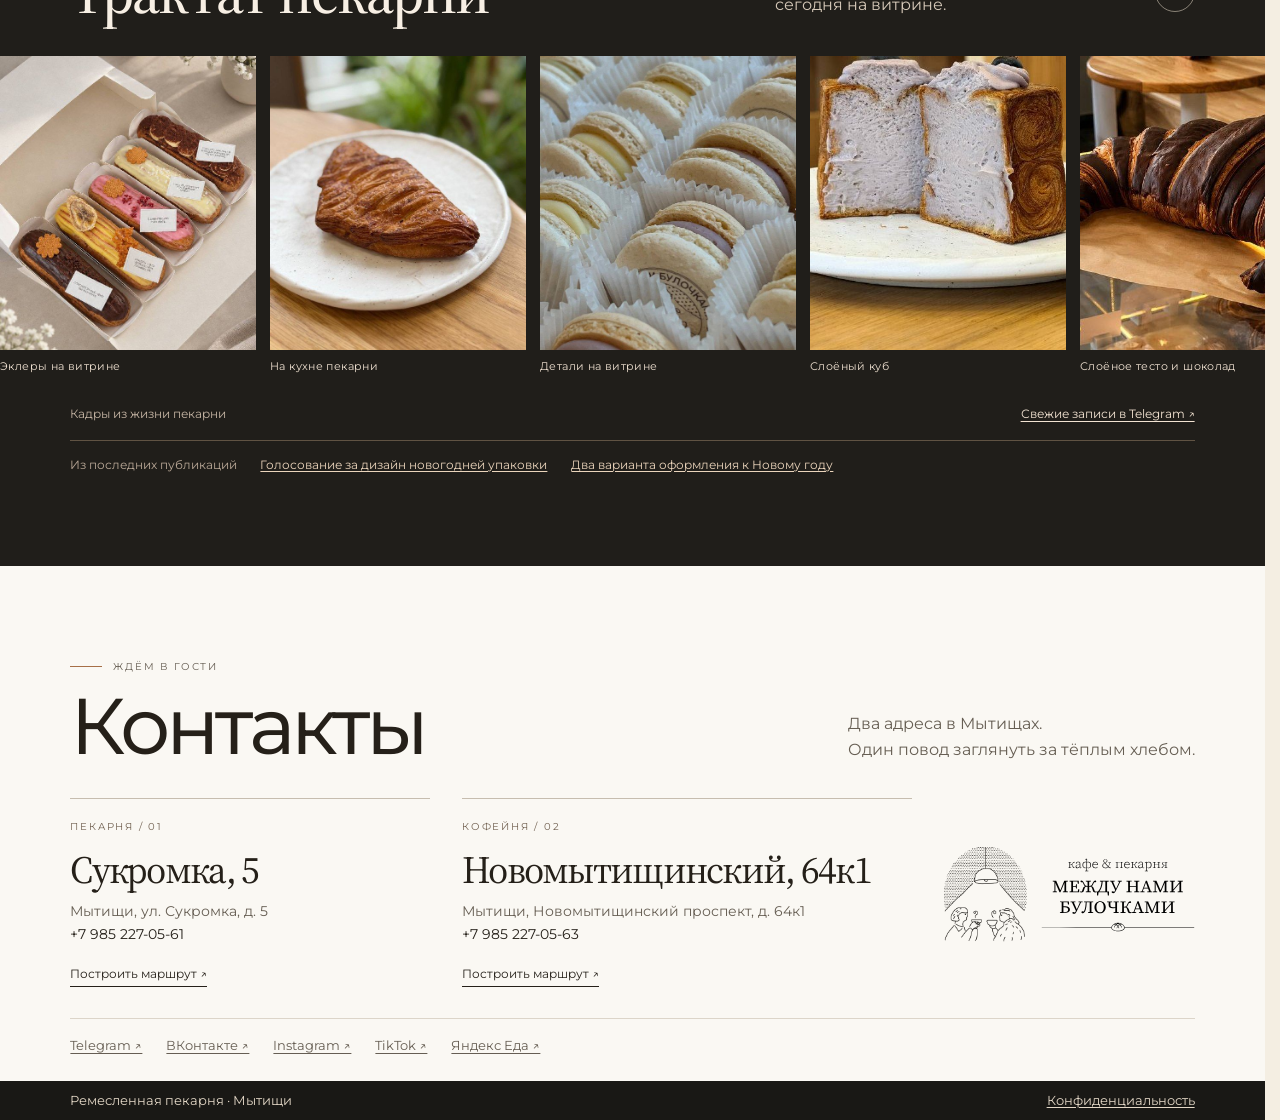
==== commit b54946dd: "Restore holiday galleries and add seasonal products to the shared cart" ====
--- a/index.html
+++ b/index.html
@@ -1,6 +1,5 @@
 <!doctype html>
-<html lang="ru" data-theme="light" data-mode="long"><head><meta charset="utf-8"><meta name="viewport" content="width=device-width,initial-scale=1,viewport-fit=cover"><meta name="theme-color" content="#191713"><meta name="description" content="Между Нами Булочками — ремесленная пекарня в Мытищах. Хлеб на закваске, слоёная выпечка и завтраки. Каталог, меню на Сукромке и адреса пекарни и кофейни."><title>Между Нами Булочками — ремесленная пекарня в Мытищах</title><link rel="icon" href="muka/favicon.png" type="image/png"><link rel="preload" href="muka/serif.woff" as="font" type="font/woff" crossorigin=""><link rel="stylesheet" href="classic-base.css"><link rel="stylesheet" href="muka.css?v=food-photo-layout-1"><link rel="preload" as="image" href="muka/hero/croissant-layers-900.webp" imagesrcset="muka/hero/croissant-layers-900.webp 900w, muka/hero/croissant-layers-1560.webp 1560w, muka/hero/croissant-layers-2640.webp 2640w" imagesizes="(max-width: 760px) 100vw, (pointer: coarse) and (max-width: 1000px) and (max-height: 520px) 100vw, (min-width: 1970px) 1344px, 69vw" fetchpriority="high"><link rel="stylesheet" href="bakery.css?v=partner-editorial"><link rel="stylesheet" href="photography.css?v=founder-copy-1"><link rel="stylesheet" href="specialty.css?v=tasting-2">
-</head><body><svg width="0" height="0" style="position:absolute" aria-hidden="true">
+<html lang="ru" data-theme="light" data-mode="long"><head><meta charset="utf-8"><meta name="viewport" content="width=device-width,initial-scale=1,viewport-fit=cover"><meta name="theme-color" content="#191713"><meta name="description" content="Между Нами Булочками — ремесленная пекарня в Мытищах. Хлеб на закваске, слоёная выпечка и завтраки. Каталог, меню на Сукромке и адреса пекарни и кофейни."><title>Между Нами Булочками — ремесленная пекарня в Мытищах</title><link rel="icon" href="muka/favicon.png" type="image/png"><link rel="preload" href="muka/serif.woff" as="font" type="font/woff" crossorigin=""><link rel="stylesheet" href="classic-base.css"><link rel="stylesheet" href="muka.css?v=food-photo-layout-1"><link rel="preload" as="image" href="muka/hero/croissant-layers-900.webp" imagesrcset="muka/hero/croissant-layers-900.webp 900w, muka/hero/croissant-layers-1560.webp 1560w, muka/hero/croissant-layers-2640.webp 2640w" imagesizes="(max-width: 760px) 100vw, (pointer: coarse) and (max-width: 1000px) and (max-height: 520px) 100vw, (min-width: 1970px) 1344px, 69vw" fetchpriority="high"><link rel="stylesheet" href="bakery.css?v=partner-editorial"><link rel="stylesheet" href="photography.css?v=founder-copy-1"></head><body><svg width="0" height="0" style="position:absolute" aria-hidden="true">
   <defs>
     <filter id="greek-salad-light" color-interpolation-filters="sRGB">
       <feComponentTransfer>
@@ -116,44 +115,13 @@
 <p class="nutrition-note" id="dishNutritionNote" hidden>Вес порции и КБЖУ в меню пекарни не указаны.</p><p class="dish-allergy"><strong>Аллергены по меню:</strong> <span id="dishAllergens"></span></p>
 <div class="dish-pager"><button id="prevDish" type="button" aria-label="Предыдущее блюдо">←</button><button id="nextDish" type="button" aria-label="Следующее блюдо">→</button><span id="dishCounter"></span></div>
 </article></div></div><span class="visually-hidden" id="dishStatus" role="status" aria-live="polite"></span></div></section><section class="specialty" id="specialty" data-area="specialty" aria-labelledby="specialtyHeading">
-  <div class="sc-hero">
-    <div class="sc-copy">
-      <p class="sc-kicker">Кофе в «Между Нами Булочками»</p>
-      <h2 id="specialtyHeading">Спешелти</h2>
-      <div class="sc-by"><span>Шеф-бариста</span><strong>Даша Карахан</strong></div>
-      <p class="sc-deck">За стойкой Даша настраивает эспрессо, рисует молоком и учит команду замечать, как меняется вкус от чашки к чашке.</p>
-      <a class="sc-jump" href="#sc-tasting">Распознать вкус <span aria-hidden="true">↓</span></a>
-    </div>
-    <figure class="sc-pour">
-      <input type="checkbox" id="sc-zoom" aria-label="Увеличить рисунок на кофе">
-      <div class="sc-pour-frame"><img src="muka/coffee/dasha-latte.webp" width="750" height="1000" alt="Даша вливает молоко в эспрессо и рисует на поверхности чашки"></div>
-      <label for="sc-zoom"><span class="sc-lens" aria-hidden="true"></span><span class="sc-zoom-in">Рассмотреть латте-арт</span><span class="sc-zoom-out">Весь кадр</span></label>
-    </figure>
-  </div>
-  <div class="sc-notes" id="sc-tasting">
-    <header class="sc-notes-head"><div><h3>Что в чашке?</h3><p>Три вкуса, которые Даша запомнила на дегустациях.</p></div>
-      <nav aria-label="Вкусовые ноты"><a href="#sc-kenya">Кения</a><a href="#sc-brazil">Бразилия</a><a href="#sc-china">Китай</a></nav>
-    </header>
-    <div class="sc-track" aria-label="Карточки вкусов" tabindex="0">
-      <article id="sc-kenya" class="sc-note sc-apple"><div class="sc-still" aria-hidden="true"></div><div class="sc-note-title"><p>Кения</p><h4>Зелёное<br>яблоко</h4></div></article>
-      <article id="sc-brazil" class="sc-note sc-chocolate"><div class="sc-still" aria-hidden="true"></div><div class="sc-note-title"><p>Бразилия</p><h4>Молочный<br>шоколад</h4></div></article>
-      <article id="sc-china" class="sc-note sc-lemon"><div class="sc-still" aria-hidden="true"></div><div class="sc-note-title"><p>Китай</p><h4>Яркий<br>лимон</h4></div></article>
-    </div>
-  </div>
-  <div class="sc-person">
-    <div class="sc-person-photo"><img src="muka/coffee/dasha-portrait.webp" alt="Даша Карахан в розовой бейсболке" width="600" height="900" loading="lazy"></div>
-    <div class="sc-person-text">
-      <h3>За стойкой — Даша</h3>
-      <blockquote>«Делай что должен,<br>и будь что будет»</blockquote>
-      <p>Эти слова наставника Даша помнит со времён Com Panis.</p>
-      <details><summary>Обучение и чемпионаты</summary><p>В школе Новикова Даша прошла курс «Старший официант». В GG Кофе училась различать вкусы и ароматы, а у Майи Михайловой, чемпионки России по латте-арту, осваивала сложные рисунки молоком.</p><p>Участвовала в Insane Latte Art, дружеском Ninja Latte Art и LAB 81.</p></details>
-    </div>
-  </div>
-  <div class="sc-menu">
-    <div class="sc-menu-intro"><h3>Кофе к булочке</h3><p>Для эспрессо Даша выбирает зерно WEST 4. Ей близок подход обжарщиков к ремеслу, а за их микролотами она следит ради новых вкусов.</p></div>
-    <dl><div><dt>Эспрессо</dt><dd>60 мл · зерно WEST 4</dd><dd>260 ₽</dd></div><div><dt>Фильтр</dt><dd>200 / 300 мл · капельное заваривание</dd><dd>290 / 390 ₽</dd></div><div><dt>Оригами</dt><dd>Бариста вручную проливает воду через кофе в ребристой воронке.</dd><dd>320 ₽</dd></div></dl>
-  </div>
-</section><section class="block season" id="stollen" data-area="stollen">
+ <div class="shell coffee-layout"><figure class="coffee-photo"><img src="muka/coffee/filter.webp" alt="Стеклянный сервер с кофе и стакан на деревянной стойке пекарни" loading="lazy" width="633" height="950"></figure>
+ <div class="coffee-copy"><div class="section-label"><i></i> Кофе в пекарне</div><h2 id="specialtyHeading">Спешелти</h2>
+ <p class="coffee-intro">К утренней булочке — короткий эспрессо. К неторопливому завтраку — чашка фильтра или кофе, заваренный вручную в воронке оригами.</p>
+ <dl class="coffee-list"><div><dt>Эспрессо</dt><dd><span>60 мл</span><b>260 ₽</b></dd></div>
+ <div><dt>Фильтр</dt><dd><span>200 / 300 мл</span><b>290 / 390 ₽</b></dd></div>
+ <div><dt>Оригами</dt><dd><span>Ручное заваривание</span><b>320 ₽</b></dd></div></dl>
+ </div></div></section><section class="block season" id="stollen" data-area="stollen">
     <div class="wrap">
       <a class="back" href="#catalog">← Вернуться в каталог</a>
       <div class="sugar-stage"><div class="eyebrow">Новый год · сезонный предзаказ</div><h2>Штоллен</h2></div><p class="sugar-intro">Выберите вкус, вес и дату выдачи. Состав и варианты можно посмотреть в карточке ниже.</p>
@@ -303,5 +271,5 @@
 </aside>
 <div class="toast" id="toast" hidden></div>
 
-<script src="muka-data.js"></script><script src="dish-cards.js"></script><script src="pizza-menu.js"></script><script src="catalog-photos.js?v=olive-photo-1"></script><script src="retail-catalog.js?v=catalog-canele-1"></script><script src="photo-sources.js?v=olive-photo-1"></script><script src="classic.js?v=centered-photos-1"></script>
-<script src="muka.js?v=founder-partners-1"></script><script src="season-caramel.js?v=sugar-pull"></script><script src="catalog-viewer.js?v=catalog-canele-1"></script><script src="publications.js" defer></script><script src="specialty.js?v=tasting-2"></script></body></html>
+<script src="muka-data.js"></script><script src="dish-cards.js"></script><script src="pizza-menu.js"></script><script src="catalog-photos.js?v=olive-photo-1"></script><script src="retail-catalog.js?v=catalog-canele-1"></script><script src="photo-sources.js?v=olive-photo-1"></script><script src="classic.js?v=holiday-cart-1"></script>
+<script src="muka.js?v=founder-partners-1"></script><script src="season-caramel.js?v=sugar-pull"></script><script src="catalog-viewer.js?v=catalog-canele-1"></script><script src="publications.js" defer></script></body></html>
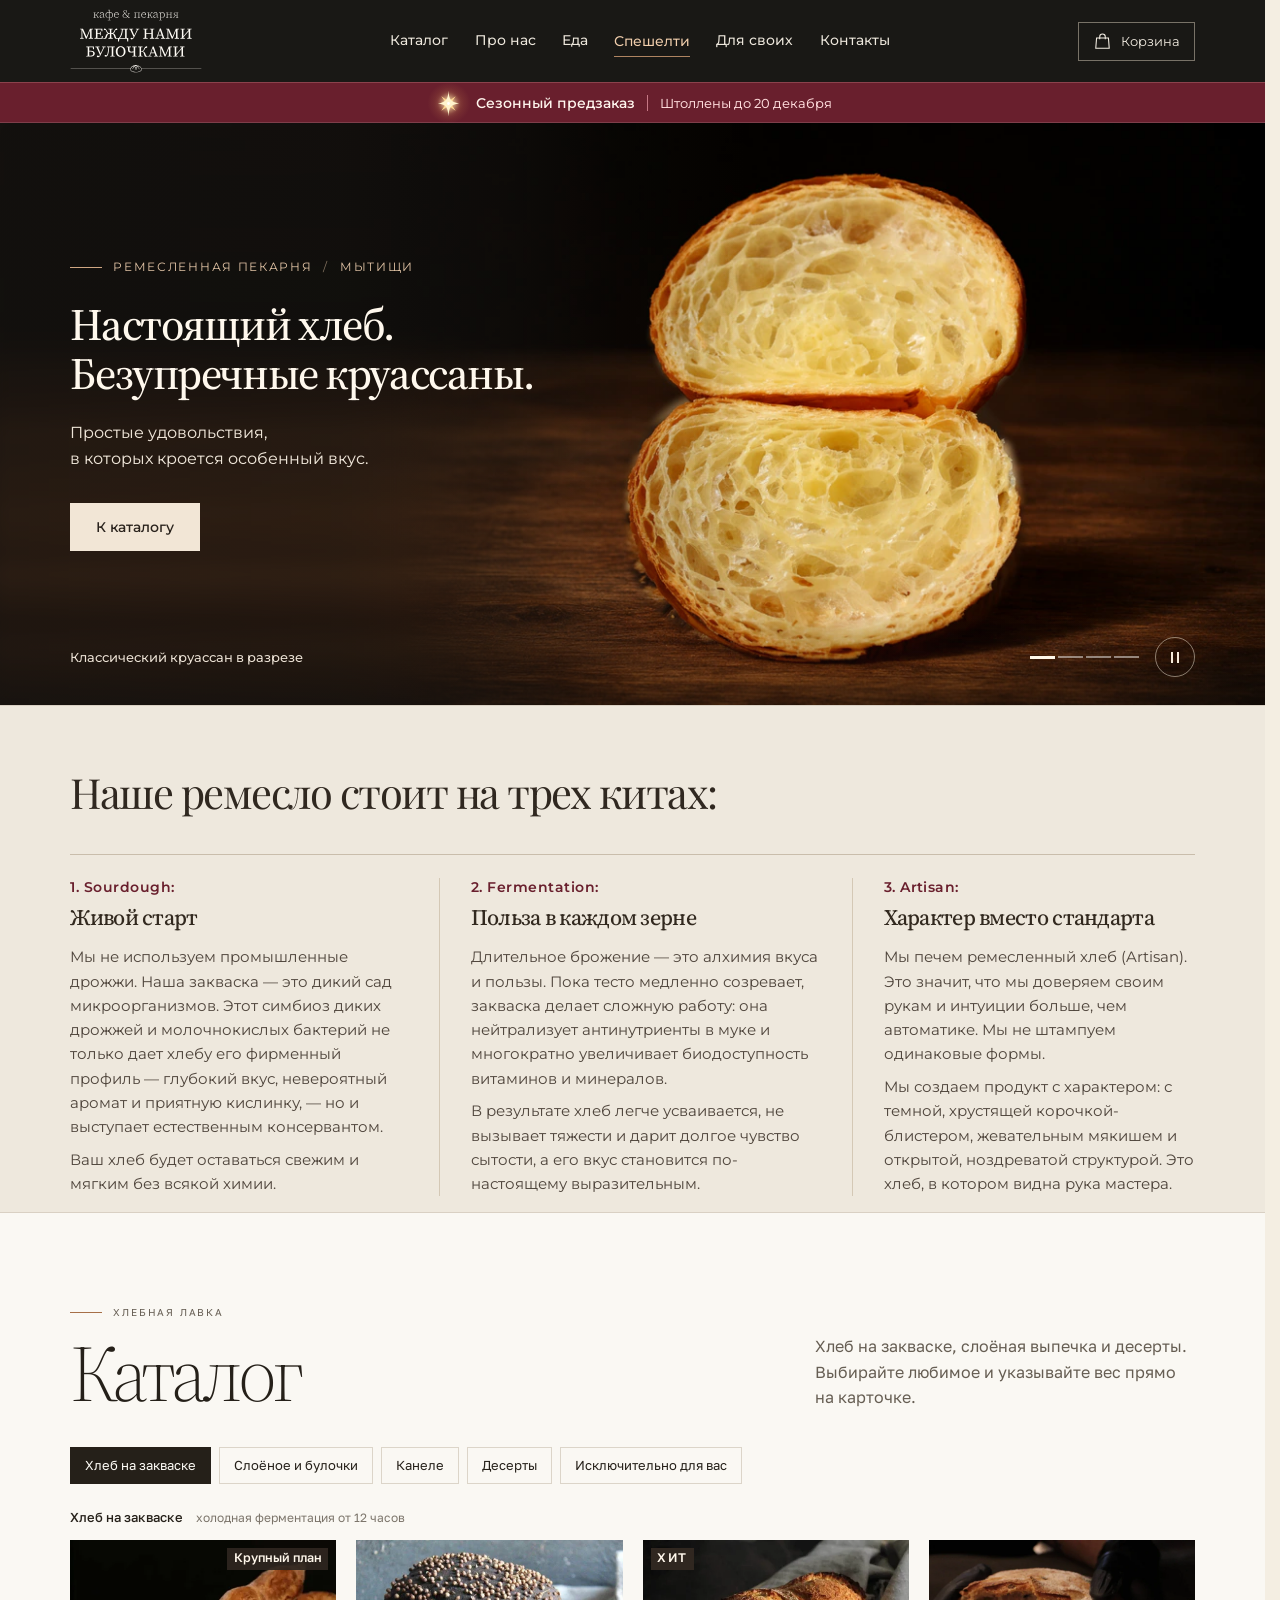
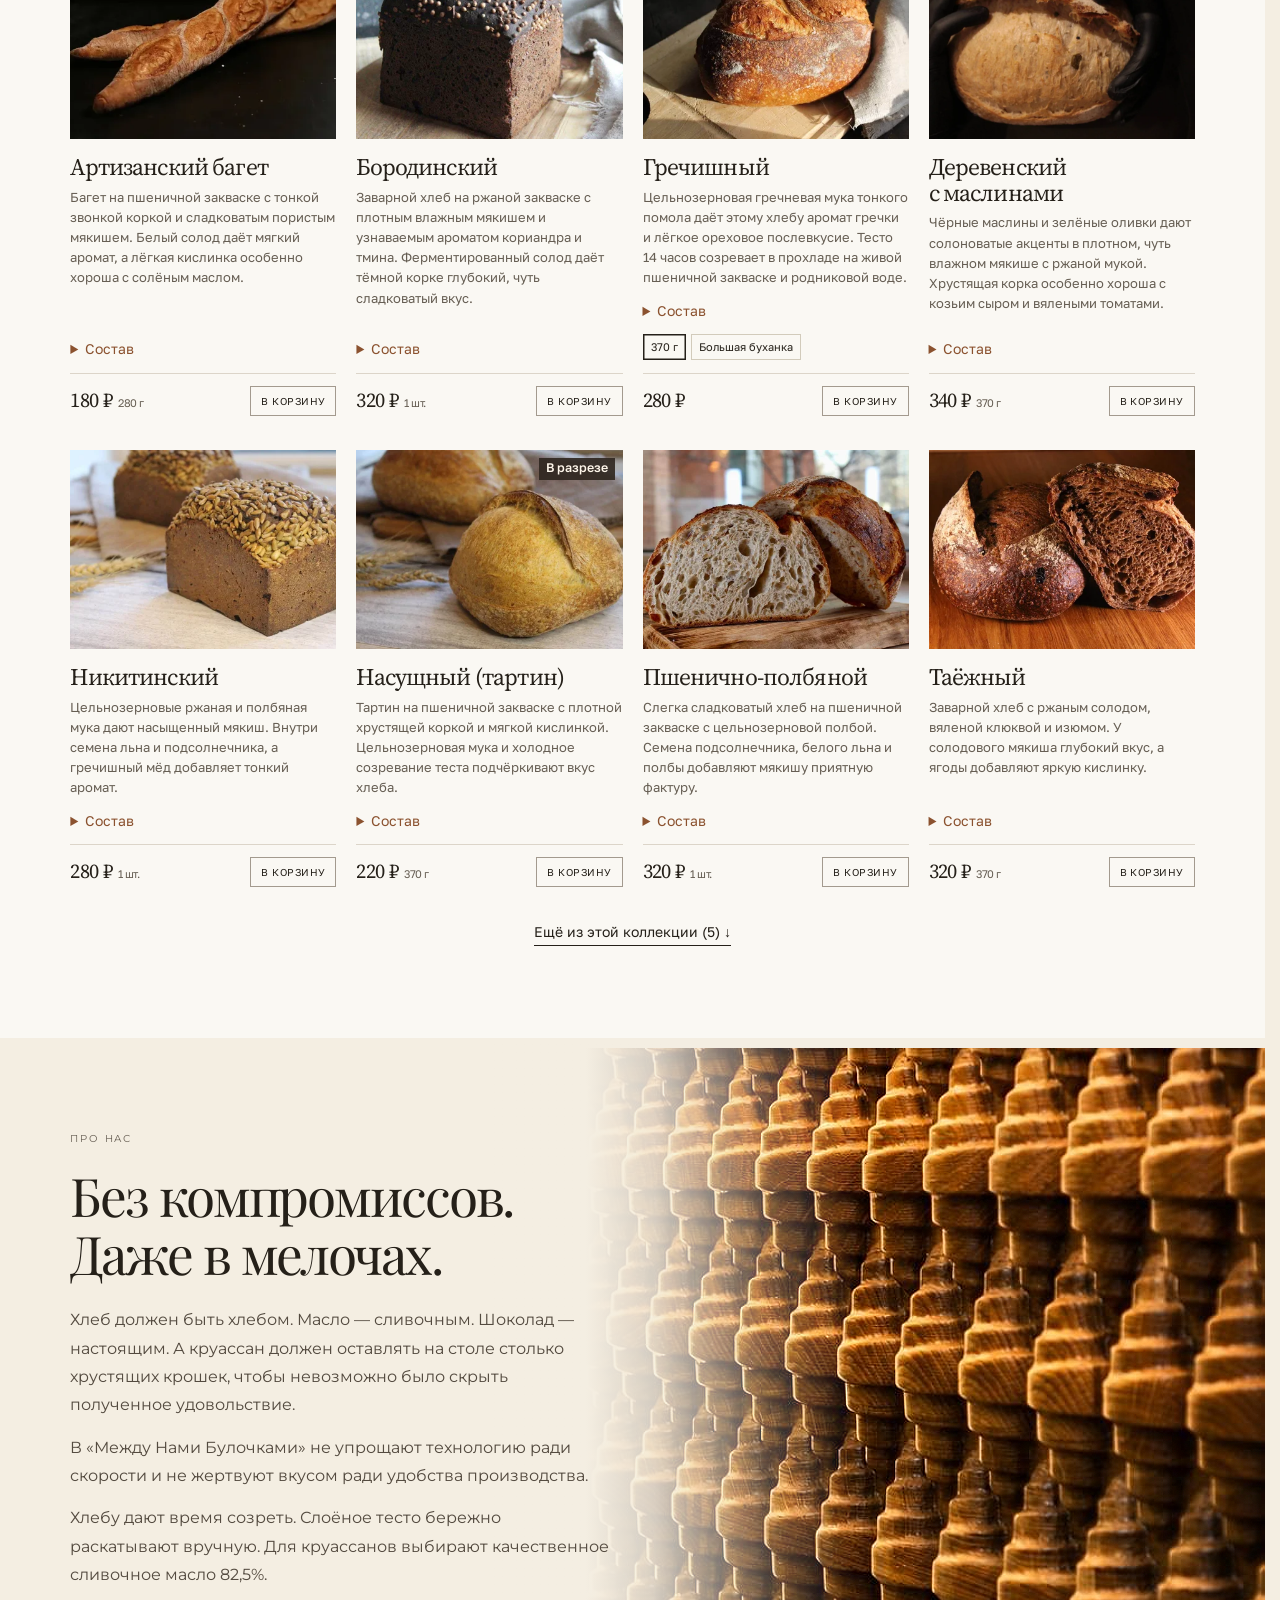
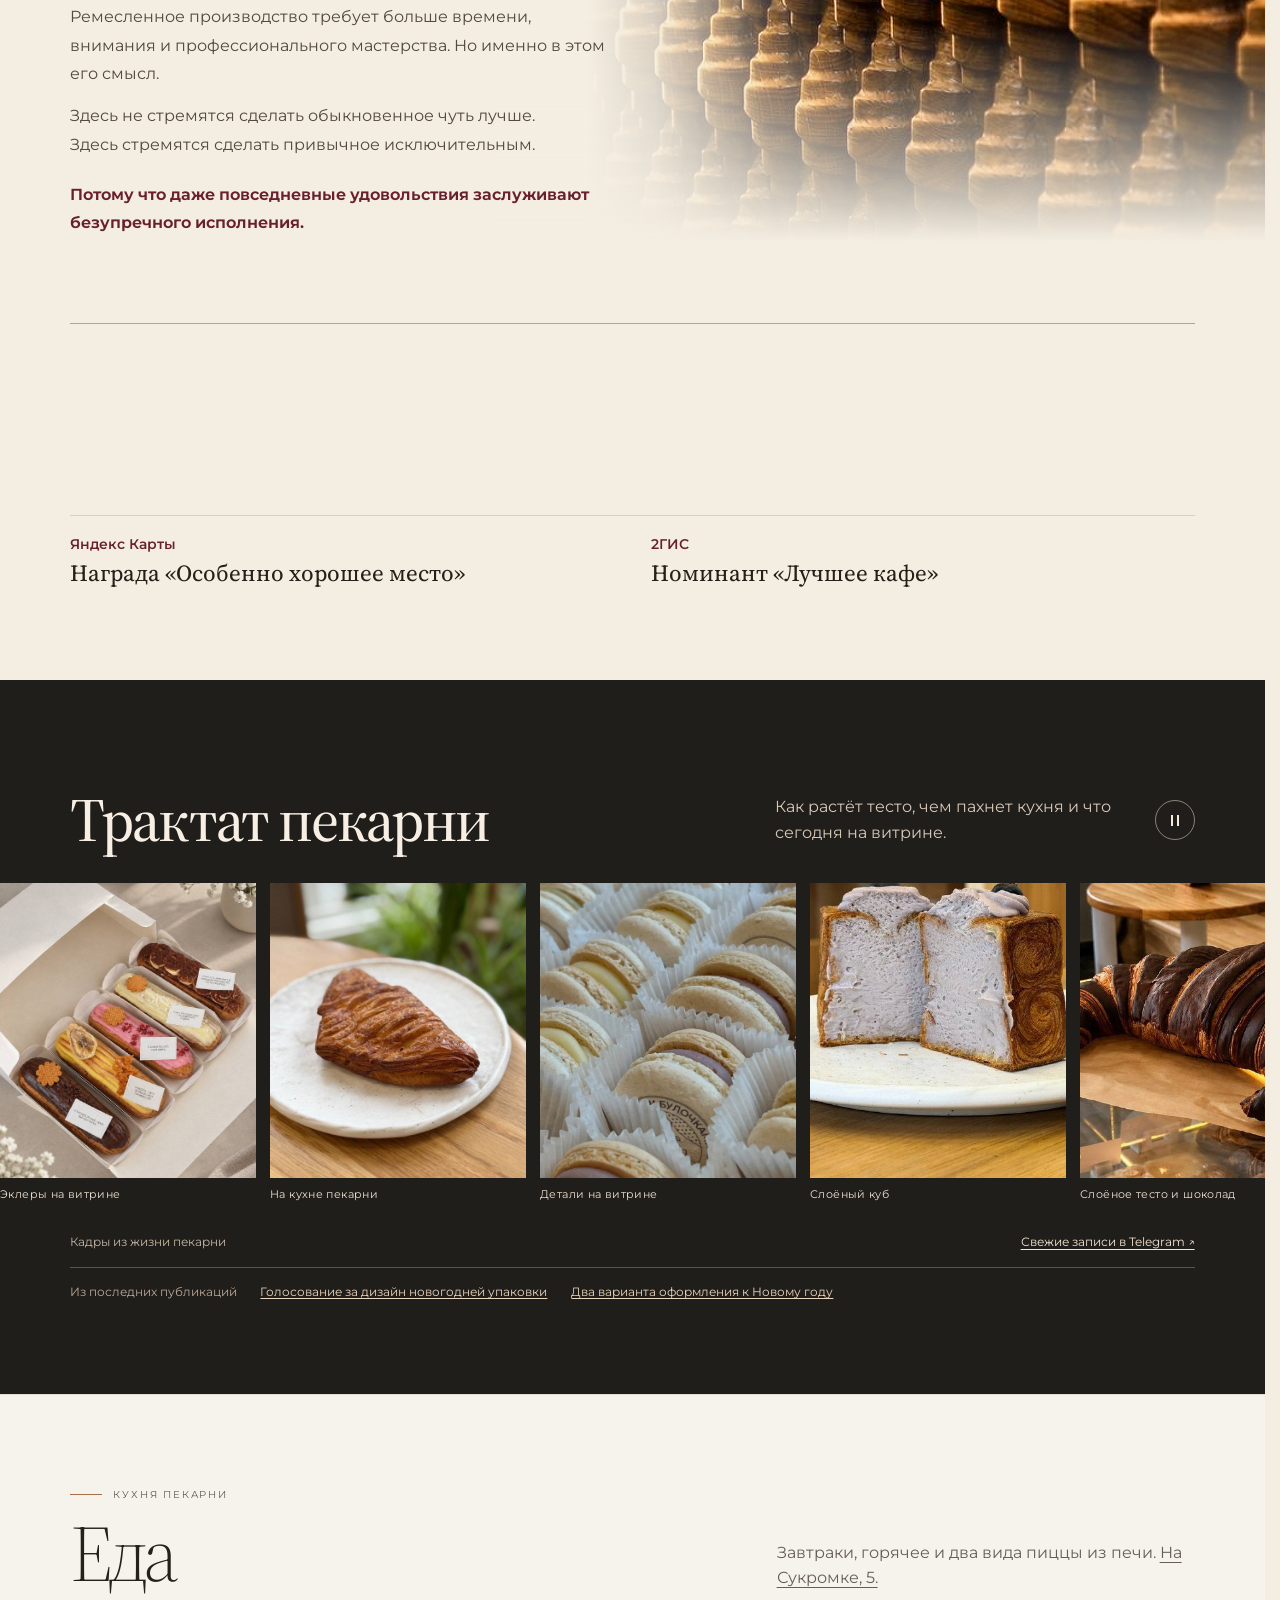
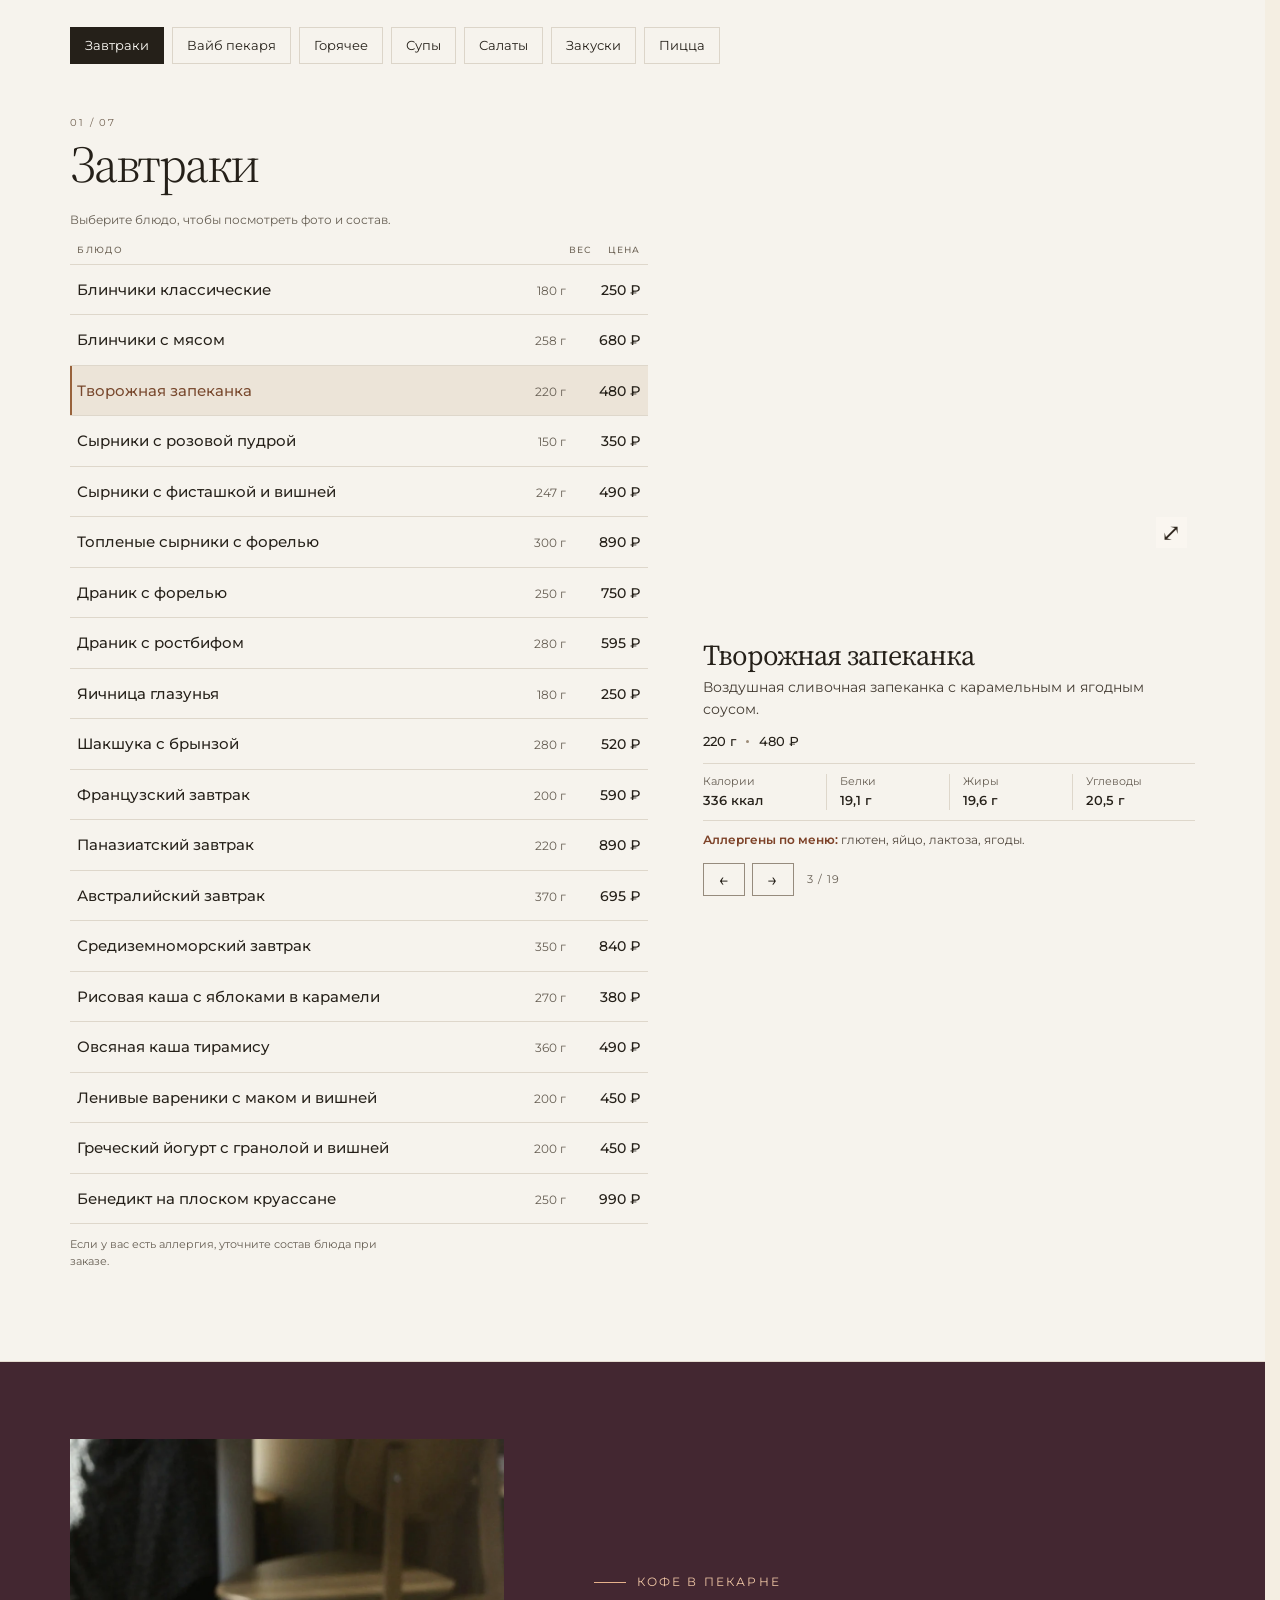
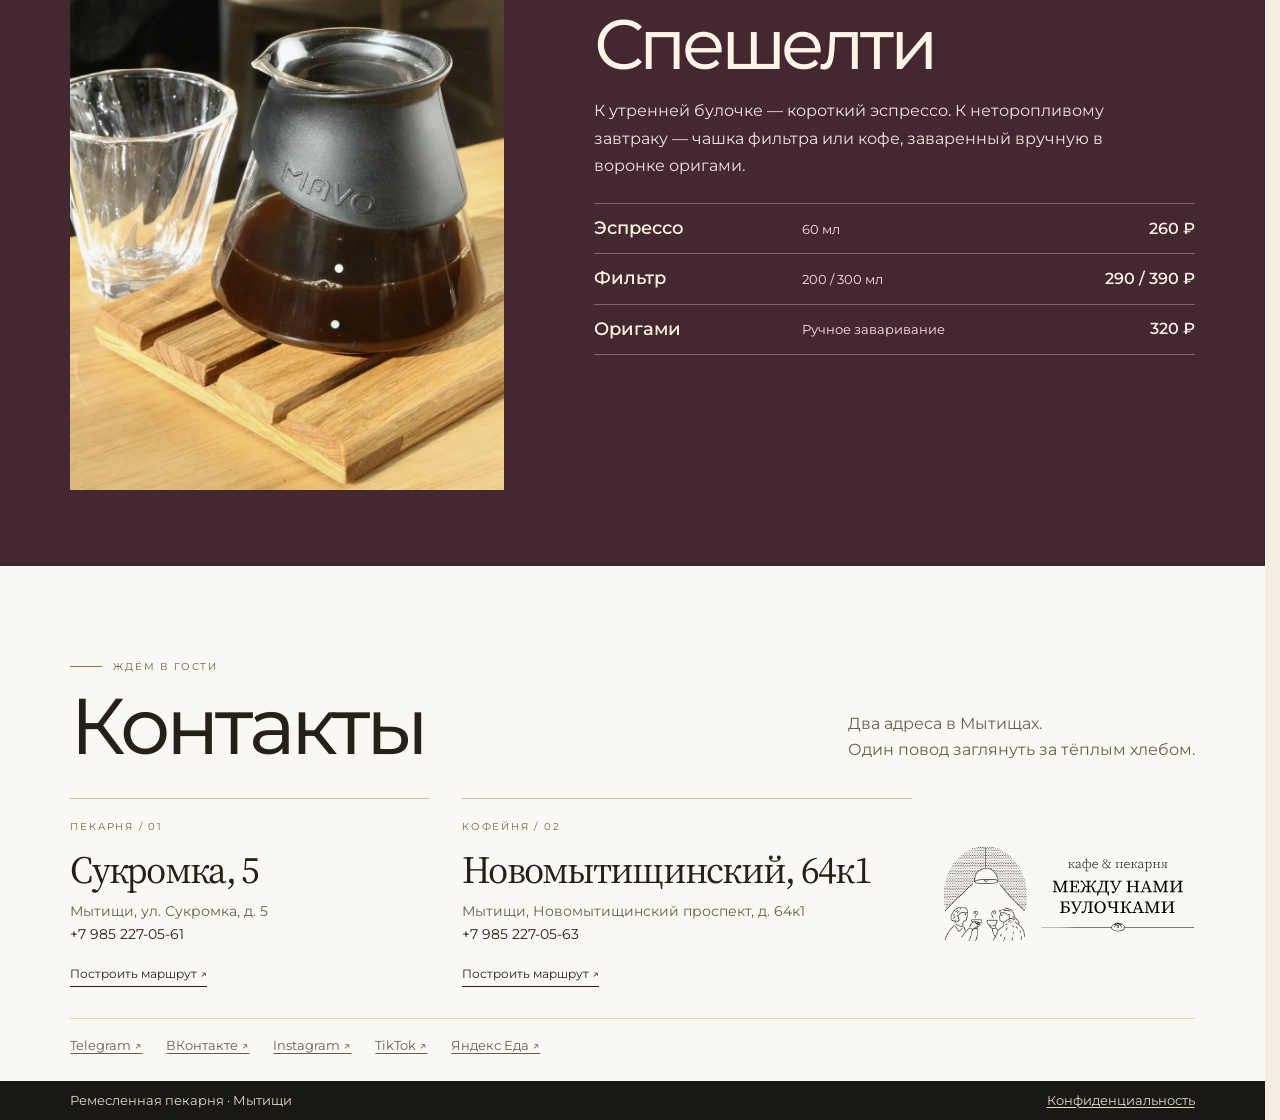
==== commit 0ca2abc7: "Restore holiday galleries and add seasonal products to the shared cart" ====
--- a/index.html
+++ b/index.html
@@ -103,6 +103,13 @@
   <div><dt>Яндекс Карты</dt><dd>Награда «Особенно хорошее место»</dd></div>
   <div><dt>2ГИС</dt><dd>Номинант «Лучшее кафе»</dd></div>
 </dl>
+</div></section><section id="journal" class="journal" data-area="journal"><div class="shell"><div class="journal-head"><h2>Трактат пекарни</h2><p>Как растёт тесто, чем пахнет кухня и что сегодня на витрине.</p><button class="motion-toggle reel-switch" type="button" id="reelPause" aria-label="Приостановить ленту фотографий"><span aria-hidden="true"></span></button></div></div><div class="life-film" aria-label="Фотографии из пекарни"><div id="reel" class="life-track"></div></div><div class="shell journal-foot"><span>Кадры из жизни пекарни</span><a href="https://t.me/menabu_bakery" target="_blank" rel="noopener">Свежие записи в Telegram ↗</a></div><div class="shell recent">
+  <div><span id="recent-heading">Из последних публикаций</span>
+    <ul id="recent-posts" aria-labelledby="recent-heading" data-feed="">
+      <li><a href="https://t.me/menabu_bakery/2125" target="_blank" rel="noopener">Голосование за дизайн новогодней упаковки</a></li>
+      <li><a href="https://t.me/menabu_bakery/2123" target="_blank" rel="noopener">Два варианта оформления к Новому году</a></li>
+    </ul>
+  </div>
 </div></section><section class="food" id="food" data-area="food" aria-labelledby="foodHeading"><div class="shell">
 <div class="section-label"><i></i> Кухня пекарни</div><div class="catalog-heading"><h2 id="foodHeading">Еда</h2><p>Завтраки, горячее и два вида пиццы из печи. <a href="#contacts">На Сукромке, 5.</a></p></div>
 <div class="dish-tabs" id="foodCats" role="group" aria-label="Разделы меню"></div><div class="pizza-kinds" id="pizzaKinds" role="group" aria-label="Вид пиццы" hidden></div><div class="food-section-head"><div><span class="section-label subdued" id="foodSeq">01 / 07</span><h3 id="foodTitle">Завтраки</h3></div></div>
@@ -235,14 +242,6 @@
     </div>
   </section>
 
-<section id="journal" class="journal" data-area="journal"><div class="shell"><div class="journal-head"><h2>Трактат пекарни</h2><p>Как растёт тесто, чем пахнет кухня и что сегодня на витрине.</p><button class="motion-toggle reel-switch" type="button" id="reelPause" aria-label="Приостановить ленту фотографий"><span aria-hidden="true"></span></button></div></div><div class="life-film" aria-label="Фотографии из пекарни"><div id="reel" class="life-track"></div></div><div class="shell journal-foot"><span>Кадры из жизни пекарни</span><a href="https://t.me/menabu_bakery" target="_blank" rel="noopener">Свежие записи в Telegram ↗</a></div><div class="shell recent">
-  <div><span id="recent-heading">Из последних публикаций</span>
-    <ul id="recent-posts" aria-labelledby="recent-heading" data-feed="">
-      <li><a href="https://t.me/menabu_bakery/2125" target="_blank" rel="noopener">Голосование за дизайн новогодней упаковки</a></li>
-      <li><a href="https://t.me/menabu_bakery/2123" target="_blank" rel="noopener">Два варианта оформления к Новому году</a></li>
-    </ul>
-  </div>
-</div></section>
 <section id="contacts" class="contacts" data-area="contacts"><div class="shell"><div class="section-label"><i></i> Ждём в гости</div><div class="catalog-heading"><h2>Контакты</h2><p>Два адреса в Мытищах.<br>Один повод заглянуть за тёплым хлебом.</p></div><div class="addresses"><article><span class="section-label subdued">Пекарня / 01</span><h3>Сукромка, 5</h3><p>Мытищи, ул. Сукромка, д. 5</p><a class="phone" href="tel:+79852270561">+7 985 227-05-61</a><a class="textlink" target="_blank" rel="noopener" href="https://yandex.ru/maps/?text=%D0%9C%D1%8B%D1%82%D0%B8%D1%89%D0%B8%2C%20%D1%83%D0%BB.%20%D0%A1%D1%83%D0%BA%D1%80%D0%BE%D0%BC%D0%BA%D0%B0%2C%20%D0%B4.%205">Построить маршрут ↗</a></article><article><span class="section-label subdued">Кофейня / 02</span><h3>Новомытищинский, 64к1</h3><p>Мытищи, Новомытищинский проспект, д. 64к1</p><a class="phone" href="tel:+79852270563">+7 985 227-05-63</a><a class="textlink" target="_blank" rel="noopener" href="https://yandex.ru/maps/?text=%D0%9C%D1%8B%D1%82%D0%B8%D1%89%D0%B8%2C%20%D0%9D%D0%BE%D0%B2%D0%BE%D0%BC%D1%8B%D1%82%D0%B8%D1%89%D0%B8%D0%BD%D1%81%D0%BA%D0%B8%D0%B9%20%D0%BF%D1%80%D0%BE%D1%81%D0%BF%D0%B5%D0%BA%D1%82%2C%20%D0%B4.%2064%D0%BA1">Построить маршрут ↗</a></article>
     <a href="#top" class="contact-brand" aria-label="Между Нами Булочками — на главную">
       <span class="contact-art" aria-hidden="true"><img src="muka/brand-illustration.png" alt="" width="248" height="360" loading="lazy"></span>
